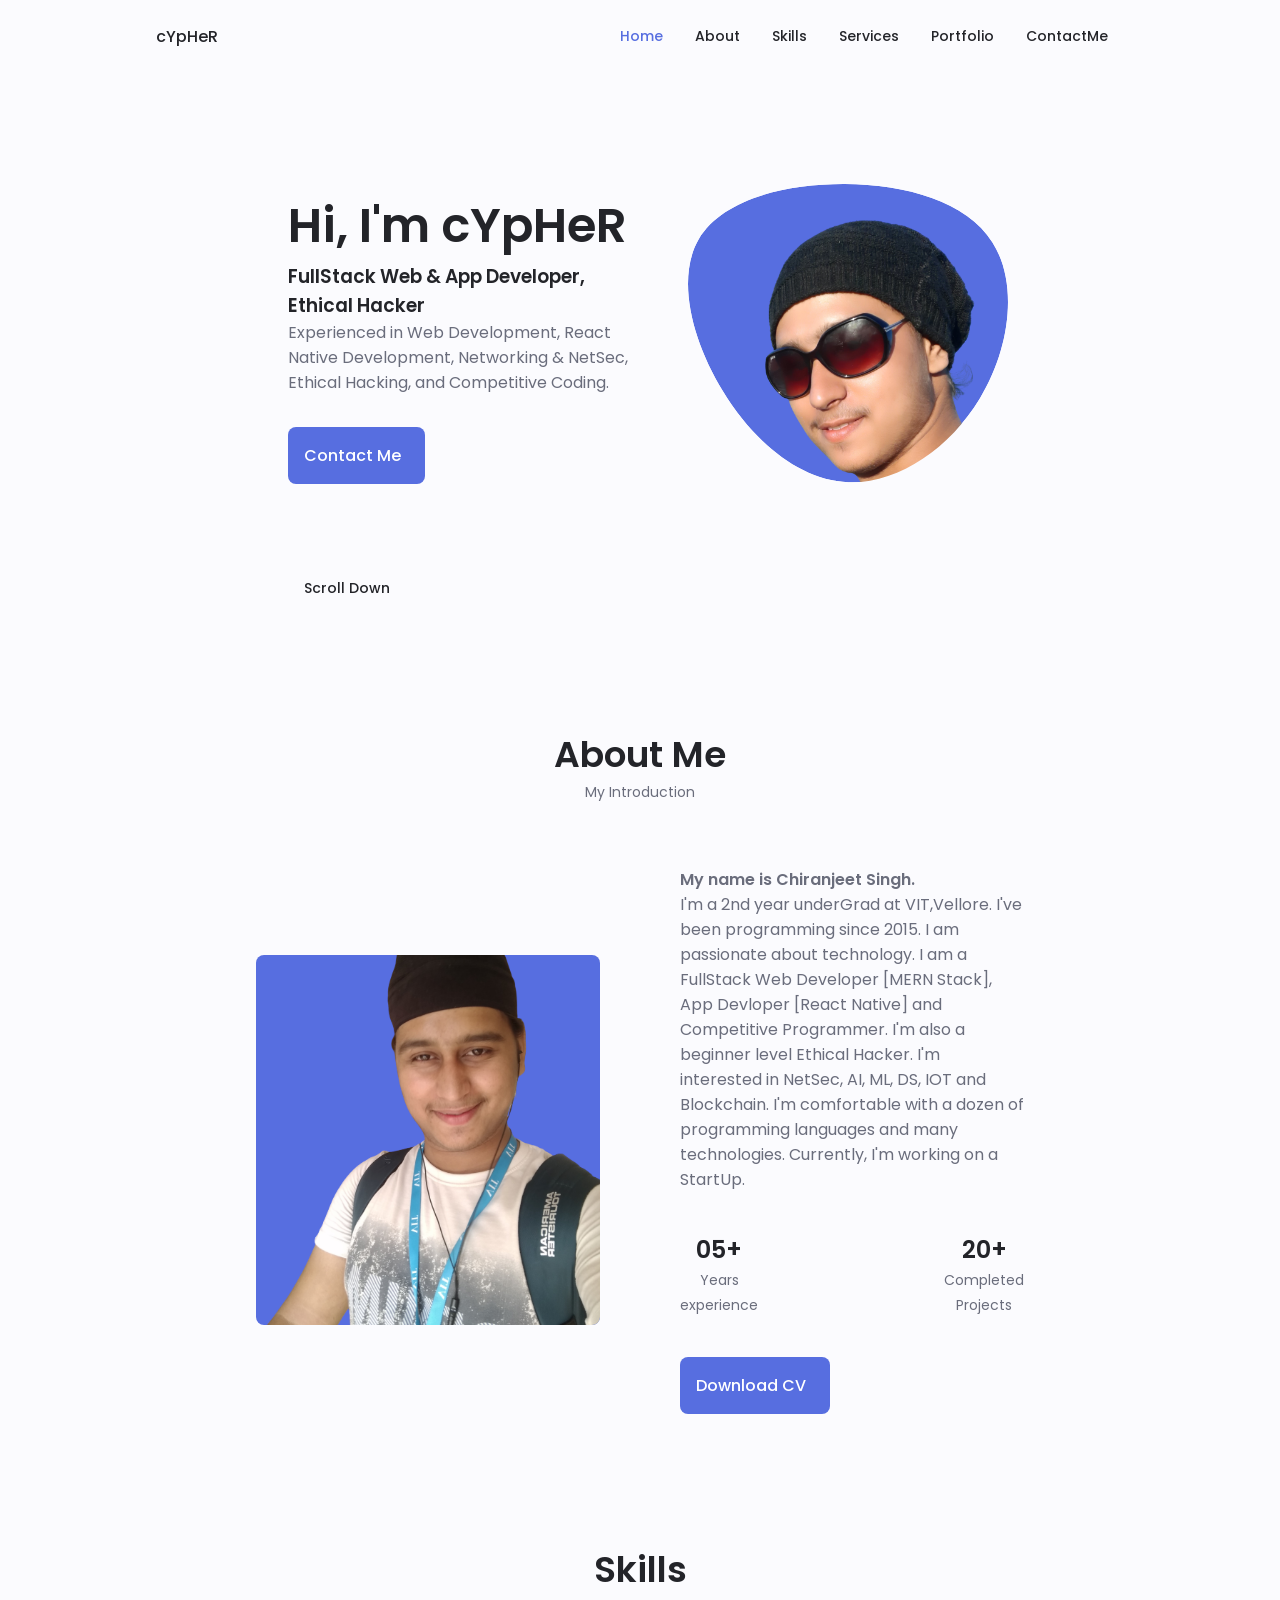
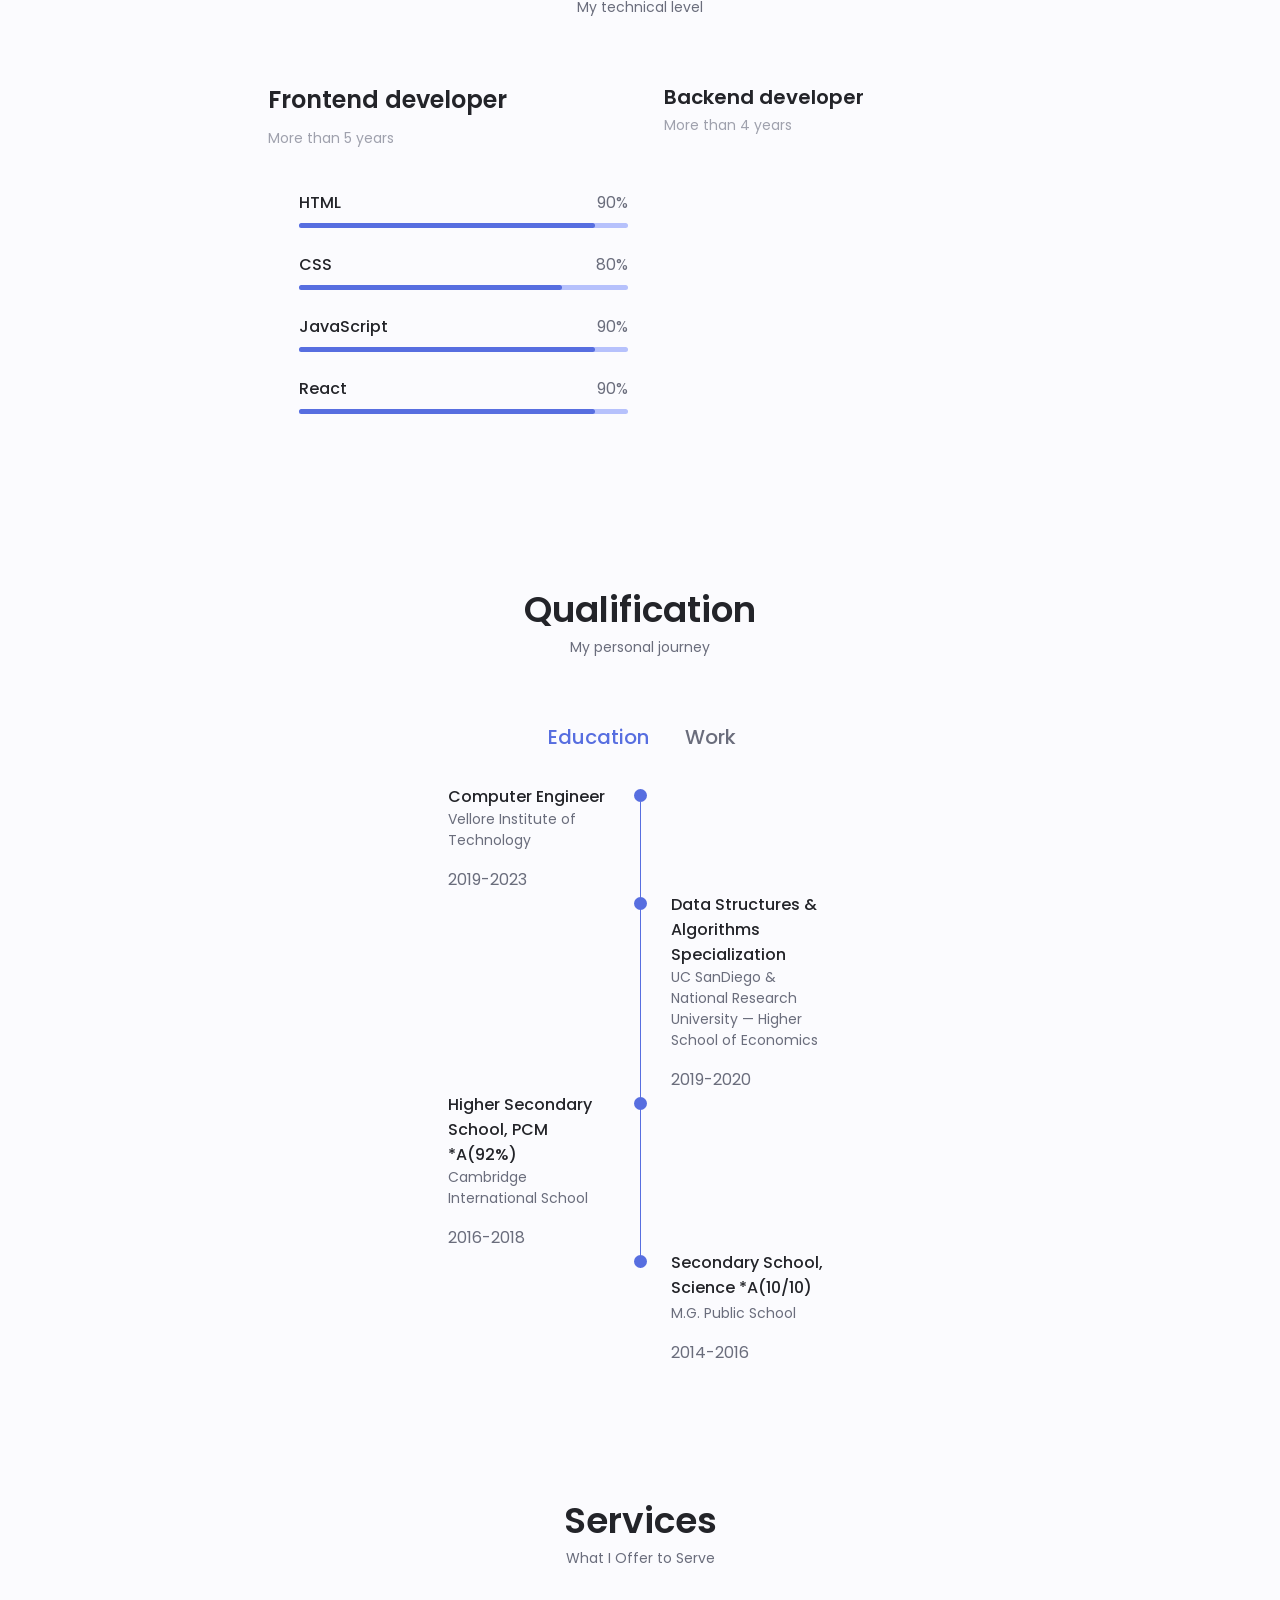
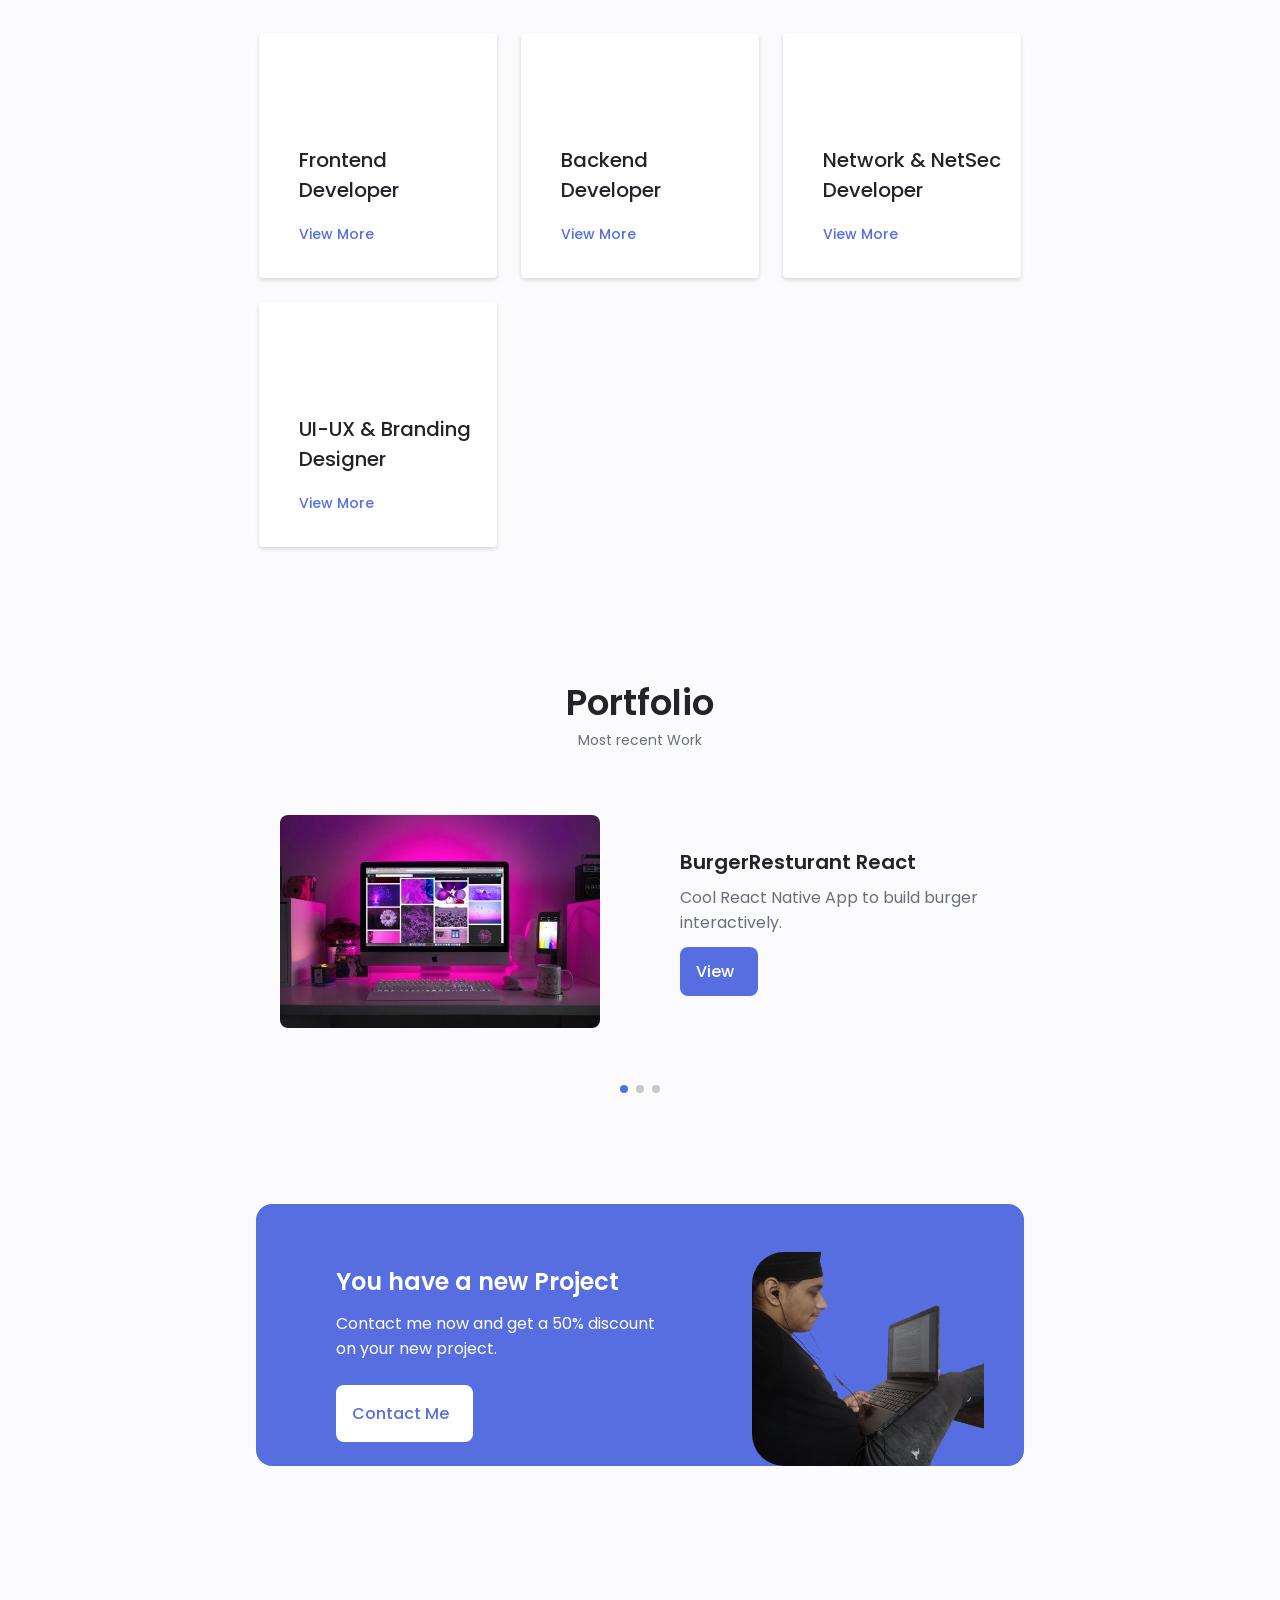
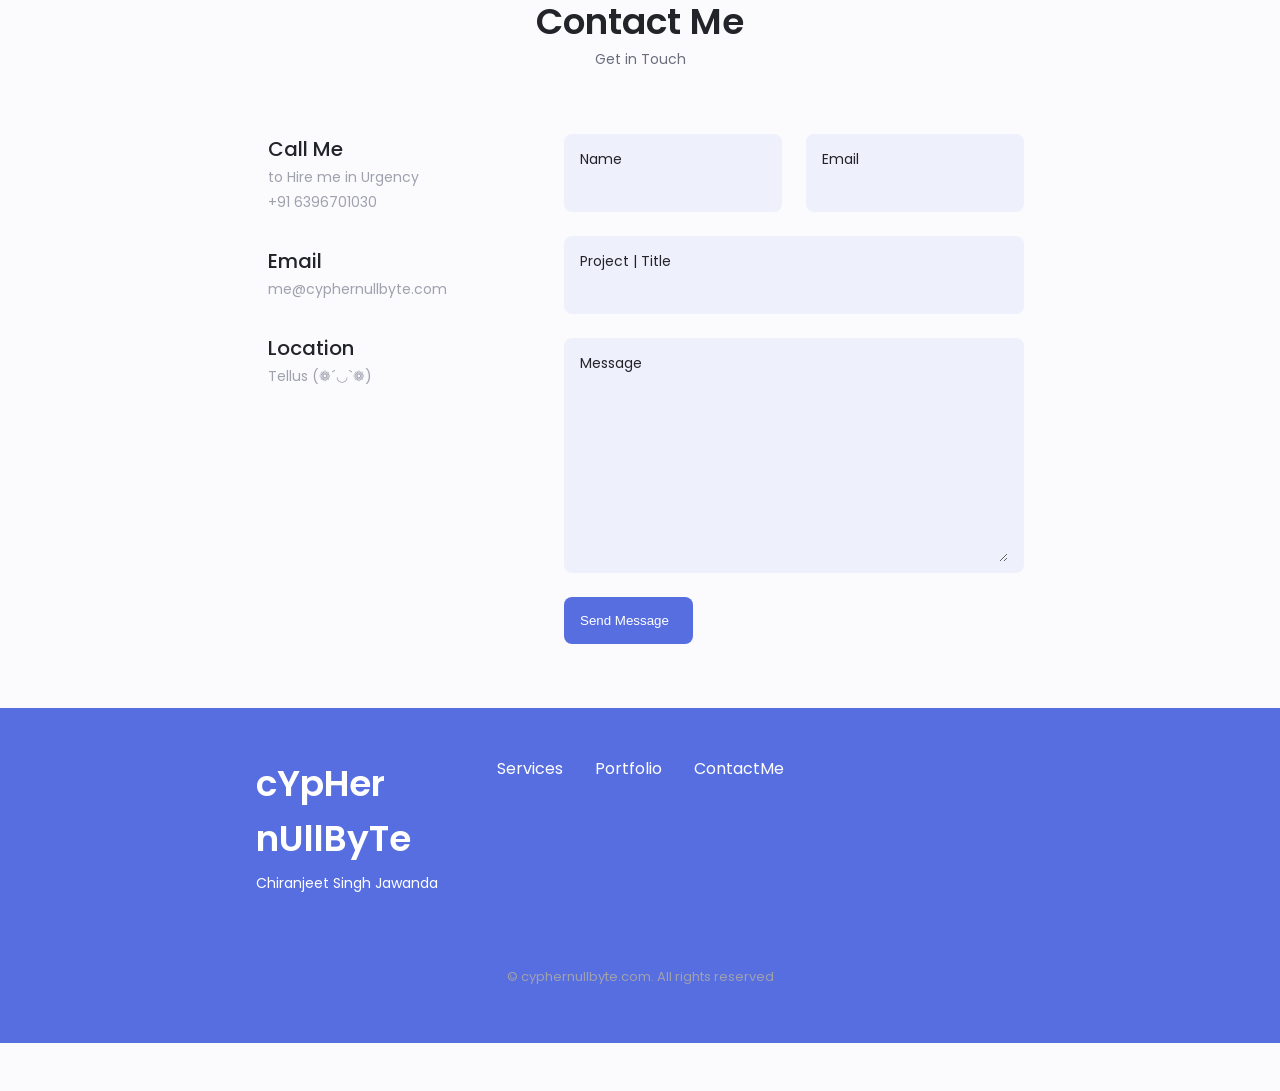
==== index.html @ dabe67fd "Submit Form Fix" ====
<!DOCTYPE html>
    <html lang="en">
    <head>
        <meta charset="UTF-8">
        <meta name="viewport" content="width=device-width, initial-scale=1.0">

        <!--==================== UNICONS ====================-->
        <link rel="stylesheet" href="https://unicons.iconscout.com/release/v4.0.0/css/line.css">
        
        <!--==================== SWIPER CSS ====================-->
        <link rel="stylesheet" href="assets/css/swiper-bundle.min.css">
        
        <!--==================== CSS ====================-->
        <link rel="stylesheet" href="assets/css/styles.css">

        <title>cYpHeR | CS Jawanda</title>
    </head>
    <body>
        <!--==================== HEADER ====================-->
        <header class="header" id="header">
            <nav class="nav container">
                <a href="https://cyphernullbyte.com" class="nav__logo">cYpHeR</a>
                <div class="nav__menu" id="nav-menu">
                    <ul class="nav__list grid">
                        <li class="nav__item">
                            <a href="#home" class="nav__link active-link">
                                <i class="uil uil-estate nav__icon"></i> Home
                            </a>
                        </li>
                        <li class="nav__item">
                            <a href="#about" class="nav__link">
                                <i class="uil uil-user nav__icon"></i> About
                            </a>
                        </li>
                        <li class="nav__item">
                            <a href="#skills" class="nav__link">
                                <i class="uil uil-file-alt nav__icon"></i> Skills
                            </a>
                        </li>
                        <li class="nav__item">
                            <a href="#services" class="nav__link">
                                <i class="uil uil-briefcase-alt nav__icon"></i> Services
                            </a>
                        </li>
                        <li class="nav__item">
                            <a href="#portfolio" class="nav__link">
                                <i class="uil uil-scenery nav__icon"></i> Portfolio
                            </a>
                        </li>
                        <li class="nav__item">
                            <a href="#contact" class="nav__link">
                                <i class="uil uil-message nav__icon"></i> ContactMe
                            </a>
                        </li>
                    </ul>
                    <i class="uil uil-times nav__close" id="nav-close"></i>
                </div>
                <div class="nav__btns">
                    <!-- Theme change button -->
                    <div>
                        <i class="uil uil-moon change-theme" id="theme-button"></i>
                    </div>
                    <div class="nav__toggle" id="nav-toggle">
                        <i class="uil uil-apps"></i>
                    </div>
                </div>
            </nav>
        </header>

        <!--==================== MAIN ====================-->
        <main class="main">
            <!--==================== HOME ====================-->
            <section class="home section" id="home">
                <div class="home__container container grid">
                    <div class="home__content grid">
                        <div class="home__social">
                            <a href="https://www.linkedin.com/in/cs-jawanda/" class="home__social-icon" target="_blank">
                                <i class="uil uil-linkedin-alt"></i>
                            </a>
                            <a href="mailto:me@cyphernullbyte.com" class="home__social-icon" target="_blank">
                                <i class="uil uil-envelope"></i>
                            </a>
                            <a href="https://github.com/cypher-nullbyte" class="home__social-icon" target="_blank">
                                <i class="uil uil-github-alt"></i>
                            </a>
                        </div>

                        <div class="home__img">
                            <svg class="home__blob" viewBox="0 0 200 187" xmlns="http://www.w3.org/2000/svg" xmlns:xlink="http://www.w3.org/1999/xlink">
                                <mask id="mask0" mask-type="alpha">
                                    <path d="M190.312 36.4879C206.582 62.1187 201.309 102.826 182.328 134.186C163.346 165.547 
                                    130.807 187.559 100.226 186.353C69.6454 185.297 41.0228 161.023 21.7403 129.362C2.45775 
                                    97.8511 -7.48481 59.1033 6.67581 34.5279C20.9871 10.1032 59.7028 -0.149132 97.9666 
                                    0.00163737C136.23 0.303176 174.193 10.857 190.312 36.4879Z"/>
                                </mask>
                                <g mask="url(#mask0)">
                                    <path d="M190.312 36.4879C206.582 62.1187 201.309 102.826 182.328 134.186C163.346 
                                    165.547 130.807 187.559 100.226 186.353C69.6454 185.297 41.0228 161.023 21.7403 
                                    129.362C2.45775 97.8511 -7.48481 59.1033 6.67581 34.5279C20.9871 10.1032 59.7028 
                                    -0.149132 97.9666 0.00163737C136.23 0.303176 174.193 10.857 190.312 36.4879Z"/>
                                    <image class="home__blob-img" x="12" y="18" xlink:href="assets/img/perfil.png"/>
                                </g>
                            </svg>
                        </div>
                        <div class="home__data">
                            <h1 class="home__title">
                                Hi, I'm cYpHeR
                            </h1>
                            <h3> FullStack Web & App Developer, Ethical Hacker</h3>
                            <p class="home__description">Experienced in Web Development, React Native Development, Networking & NetSec, Ethical Hacking, and Competitive Coding.</p>
                            <a href="#contact" class="button button--flex">
                                Contact Me<i class="uil uil-message button__icon"></i>
                            </a>
                        </div>
                    </div>
                    <div class="home__scroll">
                        <a href="#about" class="home__scroll-button button--flex">
                            <i class="uil uil-mouse-alt home__scroll-mouse"></i>
                            <span class="home__scroll-name">Scroll Down</span>
                            <i class="uil uil-arrow-down home__scroll-arrow"></i>
                        </a>
                    </div>
                </div>
            </section>

            <!--==================== ABOUT ====================-->
            <section class="about section" id="about">
                <h2 class="section__title">About Me</h2>
                <span class="section__subtitle">My Introduction</span>
                <div class="about__container container grid">
                    <img src="assets/img/about2.png" alt="" class="about__img">
                    <div class="about__data">
                        <span class="about__subtitle">My name is Chiranjeet Singh.</span>
                        <p class="about__description">
                            I'm a 2nd year underGrad at VIT,Vellore. I've been programming since 2015. I am passionate about technology. I am a FullStack Web Developer [MERN Stack], App Devloper [React Native] and Competitive Programmer.
                            I'm also a beginner level Ethical Hacker. I'm interested in NetSec, AI, ML, DS, IOT and Blockchain. I'm comfortable with a dozen of programming languages and many technologies. Currently, I'm working on a StartUp.
                        </p>
                        <div class="about__info">
                            <div>
                                <span class="about__info-title">05+</span>
                                <span class="about__info-name">Years <br> experience</span>
                            </div>
                            <div>
                                <span class="about__info-title">20+</span>
                                <span class="about__info-name">Completed <br> Projects</span>
                            </div>
                        </div>
                        <div class="about__buttons">
                            <a href="assets/pdf/cv.pdf" class="button button--flex" target="_blank">
                                Download CV<i class="uil uil-download-alt button__icon"></i>
                            </a>
                        </div>
                    </div>
                </div>
                
            </section>

            <!--==================== SKILLS ====================-->
            <section class="skills section" id="skills">
                <h2 class="section__title">Skills</h2>
                <span class="section__subtitle">My technical level</span>
                <div class="skills__container container grid">
                        <!--==================== SKILLS1 ====================-->
                        <div class="skills__content skills__open">
                            <div class="skills__header">
                                <i class="uil uil-brackets-curly skills__icon"></i>
                                <div>
                                    <h1 class="skills__titles">Frontend developer</h1>
                                    <span class="skills__subtitle">More than 5 years</span>
                                </div>
                                <i class="uil uil-angle-down skills__arrow"></i>
                            </div>
                            <div class="skills__list grid">
                                <div class="skills__data">
                                    <div class="skills__titles">
                                        <h3 class="skills__name">HTML</h3>
                                        <span class="skills__number">90%</span>
                                    </div>
                                    <div class="skills__bar">
                                        <span class="skills__percentage skills__html"></span>
                                    </div>
                                </div>
                                <div class="skills__data">
                                    <div class="skills__titles">
                                        <h3 class="skills__name">CSS</h3>
                                        <span class="skills__number">80%</span>
                                    </div>
                                    <div class="skills__bar">
                                        <span class="skills__percentage skills__css"></span>
                                    </div>
                                </div>
                                <div class="skills__data">
                                    <div class="skills__titles">
                                        <h3 class="skills__name">JavaScript</h3>
                                        <span class="skills__number">90%</span>
                                    </div>
                                    <div class="skills__bar">
                                        <span class="skills__percentage skills__js"></span>
                                    </div>
                                </div>
                                <div class="skills__data">
                                    <div class="skills__titles">
                                        <h3 class="skills__name">React</h3>
                                        <span class="skills__number">90%</span>
                                    </div>
                                    <div class="skills__bar">
                                        <span class="skills__percentage skills__react"></span>
                                    </div>
                                </div>
                            </div>
                        </div>

                        <!--==================== SKILLS2 ====================-->
                        <div class="skills__content skills__close">
                            <div class="skills__header">
                                <i class="uil uil-server-network skills__icon"></i>
                                <div>
                                    <h1 class="skills__title">Backend developer</h1>
                                    <span class="skills__subtitle">More than 4 years</span>
                                </div>
                                <i class="uil uil-angle-down skills__arrow"></i>
                            </div>
                            <div class="skills__list grid">
                                <div class="skills__data">
                                    <div class="skills__titles">
                                        <h3 class="skills__name">PHP</h3>
                                        <span class="skills__number">60%</span>
                                    </div>
                                    <div class="skills__bar">
                                        <span class="skills__percentage skills__php"></span>
                                    </div>
                                </div>
                                <div class="skills__data">
                                    <div class="skills__titles">
                                        <h3 class="skills__name">Node Js</h3>
                                        <span class="skills__number">80%</span>
                                    </div>
                                    <div class="skills__bar">
                                        <span class="skills__percentage skills__node"></span>
                                    </div>
                                </div>
                                <div class="skills__data">
                                    <div class="skills__titles">
                                        <h3 class="skills__name">Firebase</h3>
                                        <span class="skills__number">70%</span>
                                    </div>
                                    <div class="skills__bar">
                                        <span class="skills__percentage skills__firebase"></span>
                                    </div>
                                </div>
                                <div class="skills__data">
                                    <div class="skills__titles">
                                        <h3 class="skills__name">Mongo DB</h3>
                                        <span class="skills__number">70%</span>
                                    </div>
                                    <div class="skills__bar">
                                        <span class="skills__percentage skills__mongo"></span>
                                    </div>
                                </div>
                            </div>
                        </div>

                </div>
            </section>

            <!--==================== QUALIFICATION ====================-->
            <section class="qualification section">
                <h2 class="section__title">Qualification</h2>
                <span class="section__subtitle">My personal journey</span>

                <div class="qualificaion__container container">
                    <div class="qualification__tabs">
                        <div class="qualification__button button--flex qualification__active" data-target="#education">
                            <i class="uil uil-graduation-cap qualification__icon"></i>
                            Education
                        </div>

                        <div class="qualification__button button--flex" data-target="#work">
                            <i class="uil uil-briefcase-alt qualification__icon"></i>
                            Work
                        </div>
                    </div>

                    <div class="qualification__sections">
                            <!--==================== QUALIFICATION CONTENT 1====================-->
                            <div class="qualification__content qualification__active" data-content id="education">
                                <!--==================== QUALIFICATION 1====================-->
                                <div class="qualification__data">
                                    <div>
                                        <h3 class="qualification__title">Computer Engineer</h3>
                                        <span class="qualification__subtitle">Vellore Institute of Technology</span>
                                        <div class="qualification___calendar">
                                            <i class="uil uil-calendar-alt"></i>
                                            2019-2023
                                        </div>
                                    </div>
                                    <div>
                                        <span class="qualification__rounder"></span>
                                        <span class="qualification__line"></span>
                                    </div>
                                </div>
                                 <!--==================== QUALIFICATION 2====================-->
                                 <div class="qualification__data">
                                    <div></div>
                                    <div>
                                        <span class="qualification__rounder"></span>
                                        <span class="qualification__line"></span>
                                    </div>
                                    <div>
                                        <h3 class="qualification__title">Data Structures & Algorithms Specialization</h3>
                                        <span class="qualification__subtitle">
                                            UC SanDiego & National Research University — Higher School of Economics
                                        </span>
                                        <div class="qualification___calendar">
                                            <i class="uil uil-calendar-alt"></i>
                                            2019-2020
                                        </div>
                                    </div>
                                </div>

                                <!--==================== QUALIFICATION 3====================-->
                                <div class="qualification__data">
                                    <div>
                                        <h3 class="qualification__title">Higher Secondary School, PCM *A(92%)</h3>
                                        <span class="qualification__subtitle">Cambridge International School</span>
                                        <div class="qualification___calendar">
                                            <i class="uil uil-calendar-alt"></i>
                                            2016-2018
                                        </div>
                                    </div>
                                    <div>
                                        <span class="qualification__rounder"></span>
                                        <span class="qualification__line"></span>
                                    </div>
                                </div>
                                 <!--==================== QUALIFICATION 4====================-->
                                 <div class="qualification__data">
                                    <div></div>
                                    <div>
                                        <span class="qualification__rounder"></span>
                                        <!-- <span class="qualification__line"></span> -->
                                    </div>
                                    <div>
                                        <h3 class="qualification__title">Secondary School, Science *A(10/10)</h3>
                                        <span class="qualification__subtitle">
                                            M.G. Public School
                                        </span>
                                        <div class="qualification___calendar">
                                            <i class="uil uil-calendar-alt"></i>
                                            2014-2016
                                        </div>
                                    </div>
                                </div>
                            </div>

                             <!--==================== QUALIFICATION CONTENT 2====================-->
                             <div class="qualification__content" data-content id="work">
                                <!--==================== QUALIFICATION 1====================-->
                                <div class="qualification__data">
                                    <div>
                                        <h3 class="qualification__title">Web Developer & Designer</h3>
                                        <span class="qualification__subtitle">cyphernullbyte.com</span>
                                        <div class="qualification___calendar">
                                            <i class="uil uil-calendar-alt"></i>
                                            2021-XXXX
                                        </div>
                                    </div>
                                    <div>
                                        <span class="qualification__rounder"></span>
                                        <span class="qualification__line"></span>
                                    </div>
                                </div>
                                 <!--==================== QUALIFICATION 2====================-->
                                 <div class="qualification__data">
                                    <div></div>
                                    <div>
                                        <span class="qualification__rounder"></span>
                                        <span class="qualification__line"></span>
                                    </div>
                                    <div>
                                        <h3 class="qualification__title">Core Committe Technical Member</h3>
                                        <span class="qualification__subtitle">Sigma Xi, VIT Vellore</span>
                                        <div class="qualification___calendar">
                                            <i class="uil uil-calendar-alt"></i>
                                            2019-2020
                                        </div>
                                    </div>
                                    
                                </div>
                                <!--==================== QUALIFICATION 3====================-->
                                <div class="qualification__data">
                                    <div>
                                        <h3 class="qualification__title">Founder & CTO</h3>
                                        <span class="qualification__subtitle">cYpHer.Inc<br>[in-progress]</span>
                                        <div class="qualification___calendar">
                                            <i class="uil uil-calendar-alt"></i>
                                            2021-XXXX
                                        </div>
                                    </div>
                                    <div>
                                        <span class="qualification__rounder"></span>
                                        <!-- <span class="qualification__line"></span> -->
                                    </div>
                                </div>
                            </div>
                    </div>

                </div>
            </section>

            <!--==================== SERVICES ====================-->
            <section class="services section" id="services">
                <h2 class="section__title">Services</h2>
                <span class="section__subtitle">What I Offer to Serve</span>
                <div class="services__container container grid">
                    <!--==================== SERVICE 1 ====================-->
                    <div class="services__content">
                        <div>
                            <i class="uil uil-web-grid services__icon"></i>
                            <h3 class="services__title">Frontend<br>Developer</h3>
                        </div>
                        <span class="button button--flex button--small button--link services__button">
                            View More
                            <i class="uil uil-arrow-right button__icon"></i>
                        </span>

                        <div class="services__modal">
                            <div class="services__modal-content">
                                <h4 class="services__modal-title">Frontend Developer</h4>
                                <i class="uil uil-times services__modal-close"></i>
                                <ul class="services__modal-services grid">
                                    <li class="services__modal-service">
                                        <i class="uil uil-check-circle services__modal-icon"></i>
                                        <p>Developing the User Interface.</p>
                                    </li>
                                    <li class="services__modal-service">
                                        <i class="uil uil-check-circle services__modal-icon"></i>
                                        <p>React Application</p>
                                    </li>
                                    <li class="services__modal-service">
                                        <i class="uil uil-check-circle services__modal-icon"></i>
                                        <p>Next Application</p>
                                    </li>
                                    <li class="services__modal-service">
                                        <i class="uil uil-check-circle services__modal-icon"></i>
                                        <p>Rest as well as GraphQL API</p>
                                    </li>
                                </ul>
                            </div>
                        </div>
                    </div>

                    <!--==================== SERVICE 2 ====================-->
                    <div class="services__content">
                        <div>
                            <i class="uil uil-arrow services__icon"></i>
                            <h3 class="services__title">Backend<br>Developer</h3>
                        </div>
                        <span class="button button--flex button--small button--link services__button">
                            View More
                            <i class="uil uil-arrow-right button__icon"></i>
                        </span>

                        <div class="services__modal">
                            <div class="services__modal-content">
                                <h4 class="services__modal-title">Backend Developer</h4>
                                <i class="uil uil-times services__modal-close"></i>
                                <ul class="services__modal-services grid">
                                    <li class="services__modal-service">
                                        <i class="uil uil-check-circle services__modal-icon"></i>
                                        <p>Database: Sql as well as NoSql</p>
                                    </li>
                                    <li class="services__modal-service">
                                        <i class="uil uil-check-circle services__modal-icon"></i>
                                        <p>Node.Js, Django, PHP Available</p>
                                    </li>
                                    <li class="services__modal-service">
                                        <i class="uil uil-check-circle services__modal-icon"></i>
                                        <p>Advanced Authentication available.</p>
                                    </li>
                                </ul>
                            </div>
                        </div>
                    </div>
                     <!--==================== SERVICE 3 ====================-->
                     <div class="services__content">
                        <div>
                            <i class="uil uil-arrow services__icon"></i>
                            <h3 class="services__title">Network & NetSec<br>Developer</h3>
                        </div>
                        <span class="button button--flex button--small button--link services__button">
                            View More
                            <i class="uil uil-arrow-right button__icon"></i>
                        </span>

                        <div class="services__modal">
                            <div class="services__modal-content">
                                <h4 class="services__modal-title">Network & NetSec Developer</h4>
                                <i class="uil uil-times services__modal-close"></i>
                                <ul class="services__modal-services grid">
                                    <li class="services__modal-service">
                                        <i class="uil uil-check-circle services__modal-icon"></i>
                                        <p>Can code servers from scratch.</p>
                                    </li>
                                    <li class="services__modal-service">
                                        <i class="uil uil-check-circle services__modal-icon"></i>
                                        <p>Security Services (Ethical Hacking) available</p>
                                    </li>
                                </ul>
                            </div>
                        </div>
                    </div>
                     <!--==================== SERVICE 4 ====================-->
                     <div class="services__content">
                        <div>
                            <i class="uil uil-pen services__icon"></i>
                            <h3 class="services__title">UI-UX & Branding<br>Designer</h3>
                        </div>
                        <span class="button button--flex button--small button--link services__button">
                            View More
                            <i class="uil uil-arrow-right button__icon"></i>
                        </span>

                        <div class="services__modal">
                            <div class="services__modal-content">
                                <h4 class="services__modal-title">UI-UX & Branding Designer</h4>
                                <i class="uil uil-times services__modal-close"></i>
                                <ul class="services__modal-services grid">
                                    <li class="services__modal-service">
                                        <i class="uil uil-check-circle services__modal-icon"></i>
                                        <p>I develop the User Interface.</p>
                                    </li>
                                    <li class="services__modal-service">
                                        <i class="uil uil-check-circle services__modal-icon"></i>
                                        <p>Web page development.</p>
                                    </li>
                                    <li class="services__modal-service">
                                        <i class="uil uil-check-circle services__modal-icon"></i>
                                        <p>I create ux element interactions.</p>
                                    </li>
                                    <li class="services__modal-service">
                                        <i class="uil uil-check-circle services__modal-icon"></i>
                                        <p>I position your company brand.</p>
                                    </li>
                                </ul>
                            </div>
                        </div>
                    </div>
                    
                </div>                            
            </section>

            <!--==================== PORTFOLIO ====================-->
            <section class="portfolio section" id="portfolio">
                <h2 class="section__title">Portfolio</h2>
                <span class="section__subtitle">Most recent Work</span>
                <div class="portfolio__container container swiper-container">
                    <div class="swiper-wrapper">
                        <!--==================== PORTFOLIO 1====================-->
                        <div class="portfolio__content grid swiper-slide">
                            <img src="assets/img/portfolio1.jpg" alt="" class="portfolio__img">
                            <div class="portfolio__data">
                                <h3 class="portfolio__title">BurgerResturant React</h3>
                                <p class="portfolio__description">Cool React Native App to build burger interactively.</p>
                                <a href="https://github.com/cypher-nullbyte/BurgerResturant" class="button button--flex button--small portfolio__button">
                                    View
                                    <i class="uil uil-arrow-right button__icon "></i>
                                </a>
                            </div>
                        </div>
                         <!--==================== PORTFOLIO 2====================-->
                         <div class="portfolio__content grid swiper-slide">
                            <img src="assets/img/advanced-multimedia-obfuscation.jpg" alt="" class="portfolio__img">
                            <div class="portfolio__data">
                                <h3 class="portfolio__title">Advanced Multimedia Obfuscation</h3>
                                <p class="portfolio__description">Used Visual Cryptography and LSB Steganography together.</p>
                                <a href="https://github.com/cypher-nullbyte/Advanced-Multimedia-Obfuscation" class="button button--flex button--small portfolio__button">
                                    View
                                    <i class="uil uil-arrow-right button__icon "></i>
                                </a>
                            </div>
                        </div>
                         <!--==================== PORTFOLIO 3====================-->
                         <div class="portfolio__content grid swiper-slide">
                            <img src="assets/img/portfolio3.jpg" alt="" class="portfolio__img">
                            <div class="portfolio__data">
                                <h3 class="portfolio__title">ShopIn</h3>
                                <p class="portfolio__description">Amazon.com Motivated Replica. Demo Link available soon...</p>
                                <a href="#protfolio" class="button button--flex button--small portfolio__button">
                                    Demo
                                    <i class="uil uil-arrow-right button__icon "></i>
                                </a>
                            </div>
                        </div>
                        
                    </div>
                    <!-- Arrows -->
                    <div class="swiper-button-next">
                        <i class="uil uil-angle-right-b swiper-portfolio-icon"></i>
                    </div>
                    <div class="swiper-button-prev">
                        <i class="uil uil-angle-left-b swiper-portfolio-icon"></i>
                    </div>
                    <!-- Pagination -->
                    <div class="swiper-pagination"></div>

                </div>
            </section>

            <!--==================== PROJECT IN MIND ====================-->
            <section class="project section">
                <div class="project__bg">
                    <div class="project__container container grid">
                        <div class="project__data">
                            <h2 class="project__title">You have a new Project</h2>
                            <p class="project__description">
                                Contact me now and get a 50% discount on your new project.
                            </p>
                            <a href="#contact" class="button button--flex button--white">
                                Contact Me
                                <i class="uil uil-message project__icon button__icon"></i>
                            </a>
                        </div>
                        <img src="assets/img/project.png" alt="" class="project__img">
                    </div>
                </div>

            </section>

            <!--==================== TESTIMONIAL ====================-->
            

            <!--==================== CONTACT ME ====================-->
            <section class="contact section" id="contact">
                <h2 class="section__title">Contact Me</h2>
                <span class="section__subtitle">Get in Touch</span>
                <div class="contact__container container grid">
                    <div>
                        <div class="contact__information">
                            <i class="uil uil-phone contact__icon"></i>
                            <div>
                                <h3 class="contact__title">Call Me</h3> 
                                <span class="contact__subtitle">to Hire me in Urgency<br>+91 6396701030</span>
                            </div>
                        </div>
                        <div class="contact__information">
                            <i class="uil uil-envelope contact__icon"></i>
                            <div>
                                <h3 class="contact__title">Email</h3> 
                                <span class="contact__subtitle">me@cyphernullbyte.com</span>
                            </div>
                        </div>
                        <div class="contact__information">
                            <i class="uil uil-map-marker contact__icon"></i>
                            <div>
                                <h3 class="contact__title">Location</h3> 
                                <span class="contact__subtitle">Tellus (❁´◡`❁)</span>
                            </div>
                        </div>
                    </div>
                    <form action="https://formspree.io/f/mlealbjd" class="contact__form grid" id="my_form" method="POST">
                        <div class="contact__inputs grid">
                            <div class="contact__content">
                                <label for="name" class="contact__label">Name</label>
                                <input type="text" name="name" id="name" class="contact__input" required>
                            </div>
                            <div class="contact__content">
                                <label for="email" class="contact__label">Email</label>
                                <input type="email" name="email" id="email" class="contact__input" required>
                            </div>
                        </div>
                        <div class="contact__content">
                            <label for="project" class="contact__label">Project | Title</label>
                            <input type="email" id="project" name="project" class="contact__input" required>
                        </div>
                        <div class="contact__content">
                            <label for="message" class="contact__label">Message</label>
                            <textarea name="message" name="message" id="message" cols="0" rows="7" class="contact__input" required></textarea>
                        </div>
                        <div>
                            <!-- <a href="javascript:{}"  class="button button--flex" onclick="document.getElementById('my_form').submit();">
                                Send Message
                                <i class="uil uil-message button__icon"></i>
                            </a> -->
                            <button type="submit" class="button button--flex" style="cursor: pointer;">
                                Send Message
                                <i class="uil uil-message button__icon"></i>
                            </button>
                        </div>
                    </form>
                </div>
            </section>
        </main>

        <!--==================== FOOTER ====================-->
        <footer class="footer">
            <div class="footer__bg">
                <div class="footer__container container grid">
                    <div>
                        <h1 class="footer__title">cYpHer nUllByTe</h1>
                        <span class="footer__subtitle">Chiranjeet Singh Jawanda</span>
                    </div>
                    <ul class="footer__links">
                        <li>
                            <a href="#services" class="footer__link">Services</a>
                        </li>
                        <li>
                            <a href="#portfolio" class="footer__link">Portfolio</a>
                        </li>
                        <li>
                            <a href="#contact" class="footer__link">ContactMe</a>
                        </li>
                    </ul>

                    <div class="footer__socials">
                       
                        <a href="https://www.linkedin.com/in/cs-jawanda/" class="footer__social" target="_blank">
                            <i class="uil uil-linkedin-alt"></i>
                        </a>
                        <a href="mailto:me@cyphernullbyte.com" class="footer__social" target="_blank">
                            <i class="uil uil-envelope"></i>
                        </a>
                        <a href="https://github.com/cypher-nullbyte" class="footer__social" target="_blank">
                            <i class="uil uil-github-alt"></i>
                        </a>
                    </div>
                </div>
                <p class="footer__copy">&#169; cyphernullbyte.com. All rights reserved</p>
            </div>
            
        </footer>
        
        <!--==================== SCROLL TOP ====================-->
        <a href="#home" class="scrollup" id="scroll-up">
            <i class="uil uil-arrow-up scrollup__icon"></i>
        </a>

        <!--==================== SWIPER JS ====================-->
        <script src="assets/js/swiper-bundle.min.js"></script>

        <!--==================== MAIN JS ====================-->
        <script src="assets/js/main.js"></script>
    </body>
</html>
---- assets/css/styles.css ----
/*==================== GOOGLE FONTS ====================*/
@import url('https://fonts.googleapis.com/css2?family=Poppins:wght@400;500;600&display=swap');


/*==================== VARIABLES CSS ====================*/
:root {
    --header-height: 3rem;

    /*========== Colors ==========*/
    /* Change favorite color */
    --hue-color: 230; /*Purple 250 - Green 142 - Blue 230 - Pink 340*/

    /* HSL color mode */
    --first-color:hsl(var(--hue-color), 69%, 61%) ;
    --first-color-second: hsl(var(--hue-color),69%, 61%) ;
    --first-color-alt: hsl(var(--hue-color),57%,53%) ;
    --first-color-lighter: hsl(var(--hue-color),92%,85%) ;
    --title-color: hsl(var(--hue-color),8%,15%);
    --text-color: hsl(var(--hue-color),8%,45%);
    --text-color-light: hsl(var(--hue-color),8%,65%);
    --input-color: hsl(var(--hue-color),70%,96%);
    --body-color: hsl(var(--hue-color),60%,99%);
    --container-color: #fff;
    --scroll-bar-color:hsl(var(--hue-color),12%,90%);
    --scroll-thumb-color:hsl(var(--hue-color),12%,70%);

    /*========== Font and typography ==========*/
    --body-font: 'Poppins', sans-serif;

    /* .5rem = 8px, 1rem = 16px, 1.5rem = 24px ... */
    --big-font-size: 2rem;
    --h1-font-size: 1.5rem;
    --h2-font-size: 1.25rem;
    --h3-font-size: 1.125rem;
    --normal-font-size: 0.938rem;
    --small-font-size: 0.813rem;
    --smaller-font-size: .75rem;

    /*========== Font weight ==========*/
    --font-medium: 500;
    --font-semi-bold: 600;

    /*========== Margenes Bottom ==========*/
    /* .25rem = 4px, .5rem = 8px, .75rem = 12px ... */
    --mb-0-25: .25rem;
    --mb-0-5: .5rem;
    --mb-0-75: .75rem;
    --mb-1: 1rem;
    --mb-1-5: 1.5rem;
    --mb-2: 2rem;
    --mb-2-5: 2.5rem;
    --mb-3: 3rem;

    /*========== z index ==========*/
    --z-tooltip: 10;
    --z-fixed: 100;
    --z-modal: 1000;
}

/* Font size for large devices */
@media screen and (min-width: 968px) {
    :root {
        --big-font-size: 3rem;
        --h1-font-size: 2.25rem;
        --h2-font-size: 1.5rem;
        --h3-font-size: 1.25rem;
        --normal-font-size: 1rem;
        --small-font-size: .875rem;
        --smaller-font-size: .813rem;
    }
}

/*========== Variables Dark theme ==========*/
body.dark-theme{
     /* HSL color mode */
     --first-color-second: hsl(var(--hue-color),30%, 8%) ;
     --title-color: hsl(var(--hue-color),8%,95%);
     --text-color: hsl(var(--hue-color),8%,75%);
     --input-color: hsl(var(--hue-color),29%,16%);
     --body-color: hsl(var(--hue-color),28%,12%);
     --container-color: hsl(var(--hue-color),29%,16%);
     --scroll-bar-color:hsl(var(--hue-color),12%,48%);
    --scroll-thumb-color:hsl(var(--hue-color),12%,36%);
}

/*========== Button Dark/Light ==========*/
.nav__btns{
    display: flex;
    align-items: center;
}

.change-theme{
    font-size:1.25rem;
    color:var(--title-color);
    margin-right: var(--mb-1);
    cursor: pointer;

}

.change-theme:hover{
    color:var(--first-color);
}
/*==================== BASE ====================*/
*{
    box-sizing: border-box;
    padding:0;
    margin:0;
}

html{
    scroll-behavior: smooth;
}

body{
    margin: 0 0 var(--header-height) 0;
    font-family:var(--body-font);
    font-size: var(--normal-font-size);
    background-color: var(--body-color);
    color: var(--text-color);
}

h1,h2,h3,h4{
    color:var(--title-color);
    font-weight: var(--font-semi-bold);
}

ul{
    list-style:none;
}

a{
    text-decoration: none;
}

img{
    max-width: 100%;
    height: auto;
}

/*==================== REUSABLE CSS CLASSES ====================*/
.section{
    padding:2rem 0 4rem;
}

.section__title{
    font-size:var(--h1-font-size);
}

.section__subtitle{
    display: block;
    font-size: var(--small-font-size);
    margin-bottom: var(--mb-3);
}

.section__title,
.section__subtitle{
    text-align: center;
}


/*==================== LAYOUT ====================*/
.container{
    max-width: 768px;
    margin-left: var(--mb-1-5);
    margin-right: var(--mb-1-5);
}

.grid{
    display:grid;
    gap: 1.5rem;
}

.header{
    width: 100%;
    position: fixed;
    bottom:0;
    left:0;
    z-index: var(--z-fixed);
    background-color: var(--body-color);
}

/*==================== NAV ====================*/
.nav{
    max-width: 968px;
    height: var(--header-height);
    display: flex;
    justify-content: space-between;
    align-items: center;
}

.nav__logo,
.nav__toggle{
    color:var(--title-color);
    font-weight: var(--font-medium);
}

.nav__logo:hover{
    color:var(--first-color);
}

.nav__toggle{
    font-size: 1.1rem;
    cursor: pointer;
}
.nav__toggle:hover{
    color:var(--first-color);
}

@media screen and (max-width: 768px){
    .nav__menu{
        position: fixed;
        bottom: -100%;
        left: 0;
        width: 100%;
        background-color: var(--body-color);
        padding: 2rem 1.5rem 4rem;
        box-shadow: 0 -1px 4px rgba(0,0,0,.15);
        border-radius: 1.5rem 1.5rem 0 0;
        transition: .3s;
    }
}

.nav__list{
    grid-template-columns: repeat(3,1fr);
    gap:2rem;
}

.nav__link{
    display: flex;
    flex-direction: column;
    align-items: center;
    font-size: var(--small-font-size);
    color:var(--title-color);
    font-weight: var(--font-medium);
}

.nav__link:hover{
    color: var(--first-color);
}

.nav__icon{
    font-size: 1.2rem;
}

.nav__close{
    position: absolute;
    right: 1.3rem;
    bottom:0.5rem;
    font-size: 1.5rem;
    cursor: pointer;
    color: var(--first-color);
}

.nav__close:hover{
    color:var(--first-color-alt);
}


/* show menu */
.show-menu{
    bottom: 0;
}
/* Active link */
.active-link{
    color:var(--first-color);
}

/* Change background header */
.scroll-header{
    box-shadow: 0 -1px 4px rgba(0,0,0,.15);
}

/*==================== HOME ====================*/
.home__container{
    gap:1rem;
}

.home__content{
    grid-template-columns: .5fr 3fr;
    padding-top:3.5rem;
    align-items: center;
}

.home__social{
    display: grid;
    grid-template-columns: max-content;
    row-gap:1rem;
}

.home__social-icon{
    font-size:1.25rem;
    color:var(--first-color);
}

.home__social-icon:hover{
    color: var(--first-color-alt);
}

.home__blob{
    width: 200px;
    fill:var(--first-color);
}

.home__blob-img{
    width: 170px;
}

.home__data{
    grid-column: 1/3;
}

.home__title{
    font-size: var(--big-font-size);
}

.home__subtitle{
    font-size: var(--h3-font-size);
    color:var(--text-color);
    font-weight: var(--font-medium);
    margin-bottom: var(--mb-0-75);
}

.home__description{
    margin-bottom: var(--mb-2);
}

.home__scroll{
    display: none;
}

.home__scroll-button{
    color: var(--first-color);
    transition: .3s;
}

.home__scroll-button:hover{
    transform:translateY(0.25rem);
}

.home__scroll-mouse{
    font-size: 2rem;
}

.home__scroll-name{
    font-size: var(--small-font-size);
    color:var(--title-color);
    font-weight: var(--font-medium);
    margin-right: var(--mb-0-25);
}

.home__scroll-arrow{
    font-size: 1.25rem;
}

/*==================== BUTTONS ====================*/
.button{
    display: inline-block;
    background-color: var(--first-color);
    color:#fff;
    padding:1rem;
    border-radius: .5rem;
    font-weight: var(--font-medium);
    border: none;
}

.button:hover{
    background-color: var(--first-color-alt);
}

.button__icon{
    font-size: 1.25rem;
    margin-left:var(--mb-0-5);
    transition:.3s;
}


.button--white{
    background-color: #fff;
    color: var(--first-color);
}

.button--white:hover{
    background-color: #fff;
}

.button--flex{
    display: inline-flex;
    align-items: center;
}

.button--small{
    padding:.75rem 1rem;
}

.button--link{
    padding:0;
    background-color: transparent;
    color: var(--first-color);
}

.button--link:hover{
    background-color: transparent;
    color: var(--first-color-alt);
}
/*==================== ABOUT ====================*/
.about__img{
    width: 200px;
    border-radius: .5rem;
    justify-self: center;
    align-self: center;
    background-color: var(--first-color);
}

.about__subtitle{
    display: block;
    font-size: var(--normal-font-size);
    text-align: center;
    font-weight: var(--font-semi-bold);
}

.about__description{
    text-align: center;
    margin-bottom: var(--mb-2-5);
}

.about__info{
    display: flex;
    justify-content: space-evenly;
    margin-bottom: var(--mb-2-5);
    text-align: center;
}

.about__info-title{
    font-size: var(--h2-font-size);
    font-weight: var(--font-semi-bold);
    color:var(--title-color);
}
.about__info-name{
    font-size:var(--small-font-size);
}

.about__info-title,.about__info.name{
    display: block;
    text-align: center;
}

.about__buttons{
    display: flex;
    justify-content: center;
}
/*==================== SKILLS ====================*/
.skills__container{
    row-gap:0;
}

.skills__header{
    display: flex;
    align-items: center;
    margin-bottom: var(--mb-2-5) ;
    cursor: pointer;
}

.skills__icon, .skills__arrow{
    font-size: 2rem;
    color: var(--first-color);
}

.skills__icon{
    margin-right: var(--mb-0-75);
}

.skills__title{
    font-size: var(--h3-font-size);
}

.skills__subtitle{
    font-size: var(--small-font-size);
    color: var(--text-color-light);
}

.skills__arrow{
    margin-left: auto;
    transition:0.4s;
}

.skills__list{
    row-gap:1.5rem;
    padding-left: 2.7rem;
}

.skills__titles{
    display: flex;
    justify-content: space-between;
    margin-bottom: var(--mb-0-5);
}

.skills__name{
    font-size: var(--normal-font-size);
    font-weight: var(--font-medium);
}

.skills__bar, .skills__percentage{
    height:5px;
    border-radius: .25rem;;
}

.skills__bar{
    background-color: var(--first-color-lighter);
}

.skills__percentage{
    display: block;
    background-color: var(--first-color);
}

/* ---------------------skills % start---------------------- */
.skills__html{
    width: 90%;
}
.skills__css{
    width: 80%;
}
.skills__js{
    width: 90%;
}
.skills__react{
    width: 90%;
}

.skills__php{
    width: 60%;
}
.skills__node{
    width: 80%;
}
.skills__firebase{
    width: 70%;
}
.skills__mongo{
    width: 70%;
}

/* ---------------------end---------------------- */

.skills__close .skills__list{
    height: 0;
    overflow: hidden;
}

.skills__open .skills__list{
    height: max-content;
    margin-bottom: var(--mb-2-5);
}

.skills__open .skills__arrow{
    transition: rotate(-180deg);
}
/*==================== QUALIFICATION ====================*/
.qualification__tabs{
    display: flex;
    justify-content: space-evenly;
    margin-bottom: var(--mb-2);
}

.qualification__button{
    font-size:var(--h3-font-size);
    font-weight: var(--font-medium);
    cursor:pointer;
}

.qualification__button:hover{
    color:var(--first-color);
}

.qualification__icon{
    font-size: 1.8rem;
    margin-right: var(--mb-0-25);
}

.qualification__data{
    display: grid;
    grid-template-columns: 1fr  max-content 1fr;
    column-gap:1.5rem;
}

.qualification__title{
    font-size:var(--normal-font-size);
    font-weight: var(--font-medium);

}

.qualification__subtitle{
    display: inline-block;
    font-size: var(--small-font-size);
    margin-bottom: var(--mb-1);
}

.qualification__calendar{
    font-size: var(--small-font-size);
    color:var(--text-color-light);
}

.qualification__rounder{
    display: inline-block;
    width: 13px;
    height: 13px;
    background-color: var(--first-color);
    border-radius: 50%;
}

.qualification__line{
    display: block;
    width: 1px;
    height: 100%;
    background-color: var(--first-color);
    transform:translate(6px,-7px);
}

.qualification [data-content]{
    display: none;
}

.qualification__active[data-content] {
    display: block;
}

.qualification__button.qualification__active{
    color:var(--first-color); 
}
/*==================== SERVICES ====================*/
.services__container{
    gap:1.5rem;
    grid-template-columns: repeat(2,1fr);
}

.services__content{
    position: relative;
    background-color: var(--container-color);
    padding:3.5rem .5rem 1.25rem 1.5rem;
    border-radius: .25rem;
    box-shadow: 0 2px 4px rgba(0,0,0,.15);
    transition: .3s;
}

.services__content:hover{
    box-shadow: 0 4px 8px rgba(0,0,0,.15);
}

.services__icon{
    display: block;
    font-size:1.5rem;
    color:var(--first-color);
    margin-bottom: var(--mb-1);
}

.services__title{
    font-size:var(--h3-font-size);
    margin-bottom: var(--mb-1);
    font-weight: var(--font-medium);
}

.services__button{
    cursor:pointer;
    font-size: var(--small-font-size); 
}

.services__button:hover .button__icon{
    transform:translateX(0.25rem);
}

.services__modal{
    position:fixed;
    top:0;
    left: 0;
    right: 0;
    bottom: 0;
    background-color: rgba(0,0,0,.5);
    display: flex;
    align-items: center;
    justify-content: center;
    padding:0 1rem;
    z-index: var(--z-modal);
    opacity:0;
    visibility: hidden;
    transition: .3s;
}

.services__modal-content{
    position: relative;
    background-color: var(--container-color);
    padding:1.5rem;
    border-radius: .5rem;
}

.services__modal-services{
    row-gap:1rem;
}

.services__modal-service{
    display: flex;
}

.services__modal-title{
    font-size:var(--h3-font-size);
    font-weight: var(--font-medium);
    margin-bottom: var(--mb-1-5);

}

.services__modal-close{
    position:absolute;
    top:1rem;
    right: 1rem;
    font-size: 1.5rem;
    color:var(--first-color);
    cursor: pointer;
}

.services__modal-icon{
    color: var(--first-color);
    margin-right: var(--mb-0-25);
}
/* Active Modal */
.active-modal{
    opacity: 1;
    visibility: visible;
}

/*==================== PORTFOLIO ====================*/
.portfolio__container{
    overflow: initial;
}

.portfolio__content{
    padding: 0 1.5rem;
}

.portfolio__img{
    width: 265px;
    border-radius: .5rem;
    justify-content: center;
}

.portfolio__title{
    font-size: var(--h3-font-size);
    margin-bottom: var(--mb-0-5);
}

.portfolio__description{
    margin-bottom: var(--mb-0-75);
}

.portfolio__button:hover .button__icon{
    transform:translateX(.25rem);
}

.swiper-button-prev::after,
.swiper-button-next::after{
    content: '';
}

.swiper-portfolio-icon{
    font-size: 2rem;
    color: var(--first-color);
}

.swiper-button-prev{
    left:-.5rem;
}

.swiper-button-next{
    right:-.5rem;
}

.swiper-container-horizontal > .swiper-pagination-bullets{
    bottom:-2.5rem;
}

.swiper-pagination-bullet-active{
    background-color: var(--first-color);
}

.swiper-button-prev,
.swiper-button-next,
.swiper-pagination-bullet{
    outline:none;
}

/*==================== PROJECT IN MIND ====================*/
.project{
    text-align: center;
}

.project__bg{
    background-color: var(--first-color);
    padding-top: 3rem;
}

.project__title{
    font-size: var(--h2-font-size);
    margin-bottom: var(--mb-0-75);
}

.project__description{
    margin-bottom: var(--mb-1-5);
}

.project__title,
.project__description{
    color:#fff;
}

.project__img{
    width: 232px;
    justify-self: center;
    border-radius: 2rem;
}

/*==================== TESTIMONIAL ====================*/
.testimonial__data,
.testimonial__header{
    display: flex;
}

.testimonial__data{
    justify-content: space-between;
    margin-bottom: var(--mb-1);
}

.testimonial__img{
    width: 60px;
    height:60px;
    border-radius:50%;
    margin-right: var(--mb-0-75);
}

.testimonial__name{
    font-size: var(--h3-font-size);
    font-weight: var(--font-medium);
}

.testimonial__client{
    font-size: var(--small-font-size);
    color:var(--text-color-light);
}

.testimonial__icon-star{
    color:var(--first-color);
}

.swiper-container .swiper-pagination-testimonial{
    bottom:0;
}
/*==================== CONTACT ME ====================*/
.contact__container{
    row-gap: 3rem;
}

.contact__information{
    display: flex;
    margin-bottom: var(--mb-2);
}

.contact__icon{
    font-size: 2rem;
    color:var(--first-color);
    margin-right: var(--mb-0-75);
}

.contact__title{
    font-size:var(--h3-font-size);
    font-weight: var(--font-medium);
}

.contact__subtitle{
    font-size: var(--small-font-size);
    color: var(--text-color-light);
}

.contact__content{
    background-color:var(--input-color);
    border-radius:.5rem;
    padding:.75rem 1rem .25rem;
}

.contact__label{
    font-size: var(--small-font-size);
    color:var(--title-color);
}

.contact__input{
    width: 100%;
    background-color: var(--input-color);
    color: var(--text-color);
    font-family: var(--body-font);
    font-size: var(--normal-font-size);
    border: none;
    outline: none;
    padding:.25rem .5rem .5rem 0;
}
/*==================== FOOTER ====================*/
.footer{
    padding-top: 2rem;
}

.footer__container{
    row-gap: 3.5rem;
}

.footer__bg{
    background-color: var(--first-color-second);
    padding:2rem 0 3rem;
}

.footer__title{
    font-size:var(--h1-font-size);
    margin-bottom: var(--mb-0-25);
}


.footer__subtitle{
    font-size:var(--small-font-size);
}

.footer__links{
    display: flex;
    flex-direction: column;
    row-gap:1.5rem;
}

.footer__link:hover{
    color:var(--first-color-lighter);
}

.footer__social{
    font-size:1.25rem;
    margin-right:var(--mb-1-5);
    
}

.footer__social:hover{
    color:var(--first-color-lighter);
}

.footer__copy{
    font-size:var(--smaller-font-size);
    text-align: center;
    color:var(--text-color-light);
    margin-top:var(--mb-3);
}

.footer__title,
.footer__subtitle,
.footer__link,
.footer__social{
    color: #fff;
}

/*========== SCROLL UP ==========*/
.scrollup{
    position:fixed;
    right: 1rem;
    bottom:-20%;
    background-color: var(--first-color);
    opacity:0.8;
    padding:0 .3rem;
    border-radius: .4rem;
    z-index: var(--z-tooltip);
    transition: .4s;
}
.scrollup:hover{
    background-color: var(--first-color-alt);
}

.scrollup__icon{
    font-size: 1.5rem;
    color:#fff;
}

/* Show scroll */
.show-scroll{
    bottom:5rem;
}

/*========== SCROLL BAR ==========*/
::-webkit-scrollbar{
    width: .60rem;
    background-color:var(--scroll-bar-color);
    border-radius: .5rem;
}

::-webkit-scrollbar-thumb{
    background-color: var(--scroll-thumb-color);
    border: .5rem;
}

::-webkit-scrollbar-thumb:hover{
    background-color: var(--text-color-light);
}

/*==================== MEDIA QUERIES ====================*/
/* For small devices */
@media screen and (max-width:350px){
    .container{
        margin-left: var(--mb-1);
        margin-right: var(--mb-1);
    }
    .nav__menu{
        padding:2rem, .25rem 4rem;

    }
    .nav__list{
        column-gap: 0;
    }
    .home__content{
        grid-template-columns: .25fr 3fr;
    }
    .home__blob{
        width: 180px;
    }
    .skills__title{
        font-size:var(--normal-font-size);
    }
    .qualification__data{
        gap:.5rem;
    }
    .services__container{
        grid-template-columns: max-content;
        justify-content: center;
    }
    .services__content{
        padding-right: 3.5rem;
    }
    
    .services__modal{
         padding:0 .5rem;
    }

    .project__img{
        width: 200px;
    }

    .testimonial__data,
    .testimonial__header{
        flex-direction: column;
        align-items: center;
    }
    .testimonial__img{
        margin-right: 0;
        margin-bottom: var(--mb-0-25);
    }

    .testimonial__data,
    .testimonial__description{
        text-align: center;
    }
}

/* For medium devices */
@media screen and (min-width:568px){
    .home__content{
        grid-template-columns: max-content 1fr 1fr;
    }
    .home__data{
        grid-column:initial;
    }
    .home__img{
        order:1;
        justify-self:center;
    }
    .about__container,
    .skills__container,
    .portfolio__content,
    .contact__container,
    .footer__container{
        grid-template-columns: repeat(2,1fr);
    }
    .qualification__sections{
        display: grid;
        grid-template-columns: .6fr;
        justify-content: center;
    }
}

@media screen and (min-width:768px){
    .container{
        margin-left: auto;
        margin-right: auto;
    }
    .body{
        margin:0;
    }
    .section{
        padding:6rem 0 2rem;
    }
    .section__subtitle{
        margin-bottom: 4rem;
    }
    .header{
        top:0;
        bottom:initial;
    }
    .header,
    .main,
    .footer__container{
        padding: 0 1rem;
    }
    .nav{
        height: calc(var(--header-height) + 1.5rem);
        column-gap: 1rem;
    }
    .nav__icon,
    .nav__close,
    .nav__toggle{
        display: none;
    }
    .nav__list{
        display: flex;
        column-gap: 2rem;
    }
    .nav__menu{
        margin-left: auto;
    }
    .change-theme{
        margin: 0;
    }
    .home__container{
        row-gap: 5rem;
    }
    .home__content{
        padding-top: 5.5rem;
        column-gap: 2rem;
    }
    .home__blob{
        width: 270px;
    }
    .home__scroll{
        display: block;
    }
    .home__scroll-button{
        margin-left:3rem ;
    }
    .about__container{
        column-gap: 5rem;
    }
    .about__subtitle{
        text-align: left;
    }
    .about__img{
        width: 350px;
    }
    .about__description{
        text-align: initial;
    }
    .about__info{
        justify-content: space-between;
    }
    .about__buttons{
        justify-content: initial;
    }
    .qualification__tabs{
        justify-content: center;
    }
    .qualification__button{
        margin: 0 var(--mb-1);
    }
    .qualification__sections{
        grid-template-columns: .5fr;
    }
    .services__container{
        grid-template-columns: repeat(3,218px);
        justify-content: center;
    }
    .services__icon{
        font-size: 2rem;
    }
    .services__content{
        padding:6rem 0 2rem 2.5rem;
    }
    .services__modal-content{
        width: 450px;
    }
    .portfolio__img{
        width: 320px;
    }
    .portfolio__content{
        align-items: center;
    }
    .project{
        text-align: initial;
    }
    .project__bg{
        background: none;
    }
    .project__container{
        background-color: var(--first-color-second);
        border-radius: 1rem;
        padding: 3rem 2.5rem 0;
        grid-template-columns: 1fr max-content;
        column-gap: 3rem;
    }
    .project__data{
        padding: 3rem 2.5rem 0;
        grid-template-columns: 1fr max-content;
        column-gap:3rem;
    }
    .project__data{
        padding-top:.8rem;
    }
    .footer__container{
        grid-template-columns: repeat(3,1fr);
    }
    .footer__bg{
        padding: 3rem 0 3.5rem;
    }
    .footer__links{
        flex-direction: row;
        column-gap: 2rem;
    }
    .footer__socials{
        justify-self: flex-end;

    }
    .footer__copy{
        margin-top:4.5rem;
    }
}

/* For large devices */

@media screen and (min-width: 1024px){
    .header,
    .main,
    .footer__container{
        padding:0;
    }
    .about__subtitle{
        text-align: left;
    }
    .home__blob{
        width: 320px;
    }
    .home__social{
        transform: translateX(-6rem);
    }
    .services__container{
        grid-template-columns: repeat(3,238px); 
    }

    .portfolio__content{
        column-gap: 5rem;
    }
    .swiper-portfolio-icon{
        font-size: 3.5rem;
    }
    .swiper-button-prev{
        left:-3.5rem;
    }
    .swiper-button-next{
        right:-3.5rem;
    }
    .swiper-container-horizontal > .swiper-pagination-bullets{
        bottom:-4.5rem;
    }
    .contact__form{
        width: 460px;
    }
    .contact__inputs{
        grid-template-columns: repeat(2,1fr);
    }
}
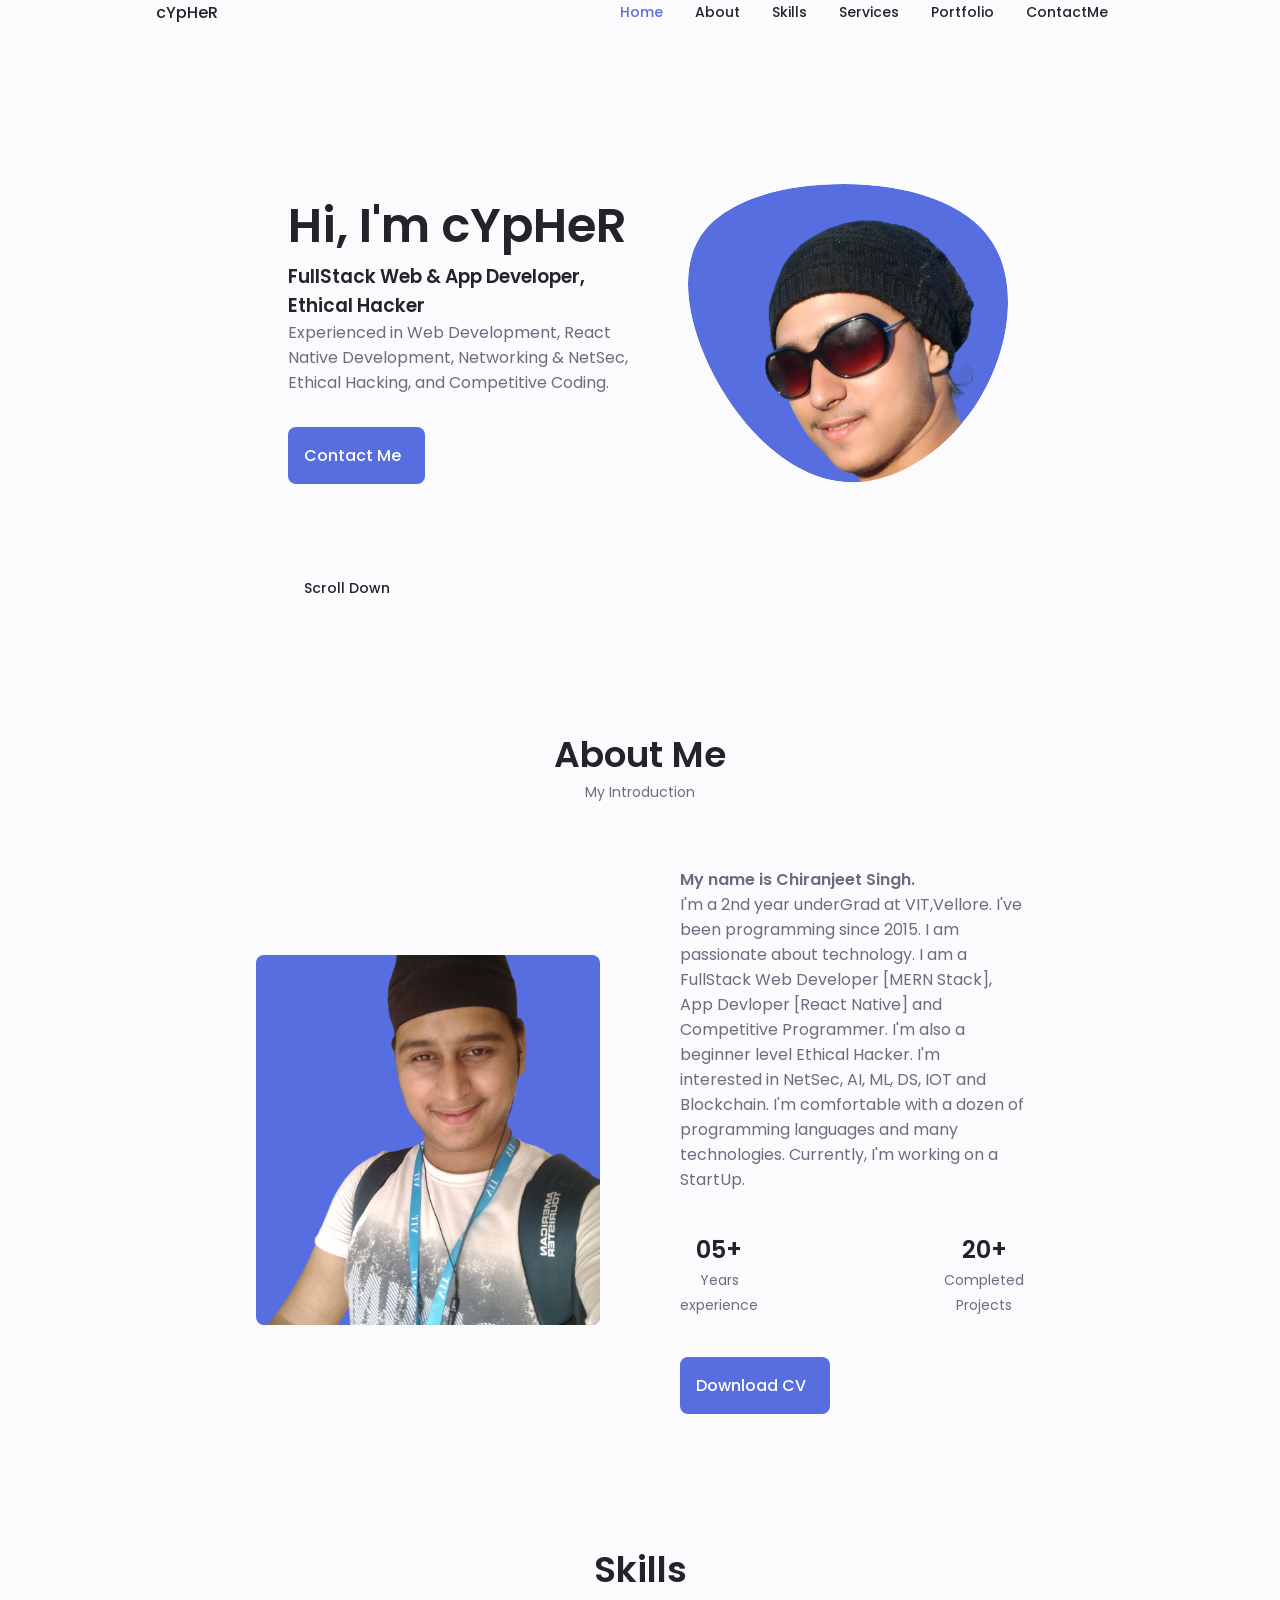
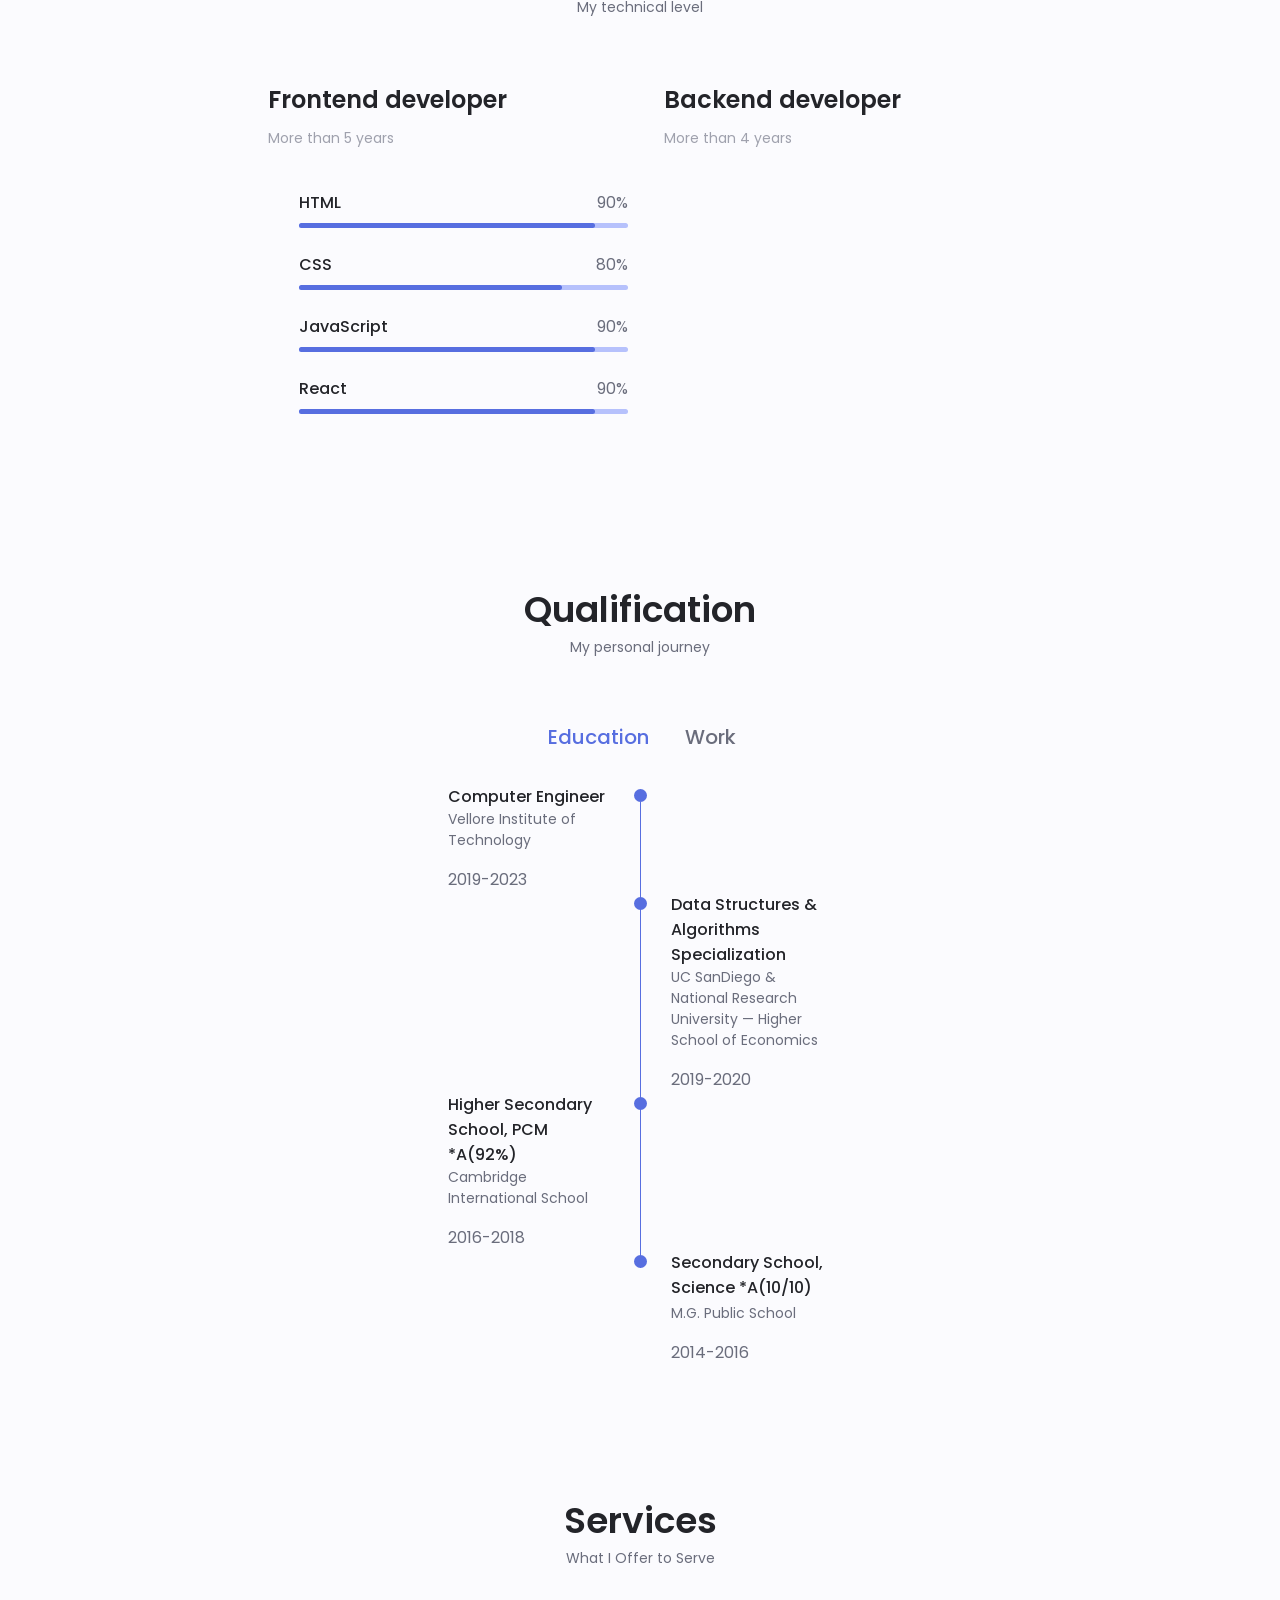
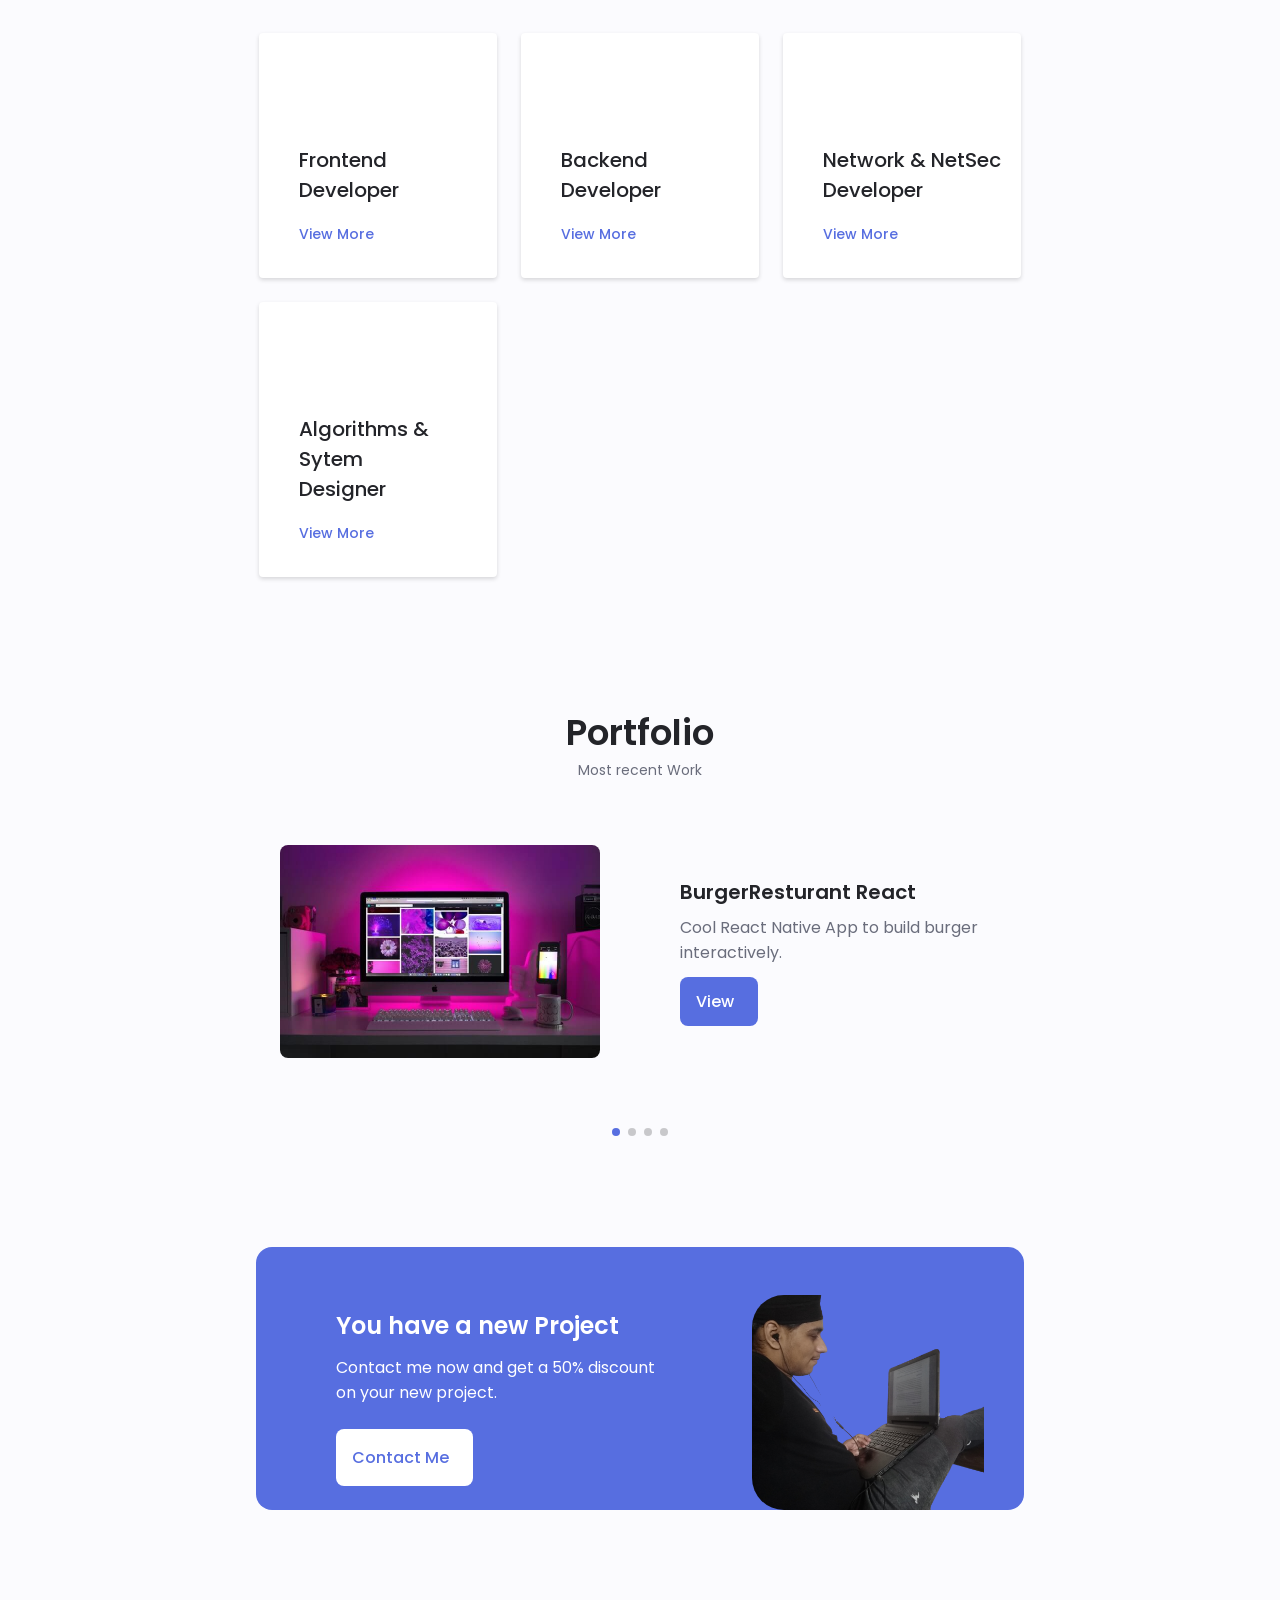
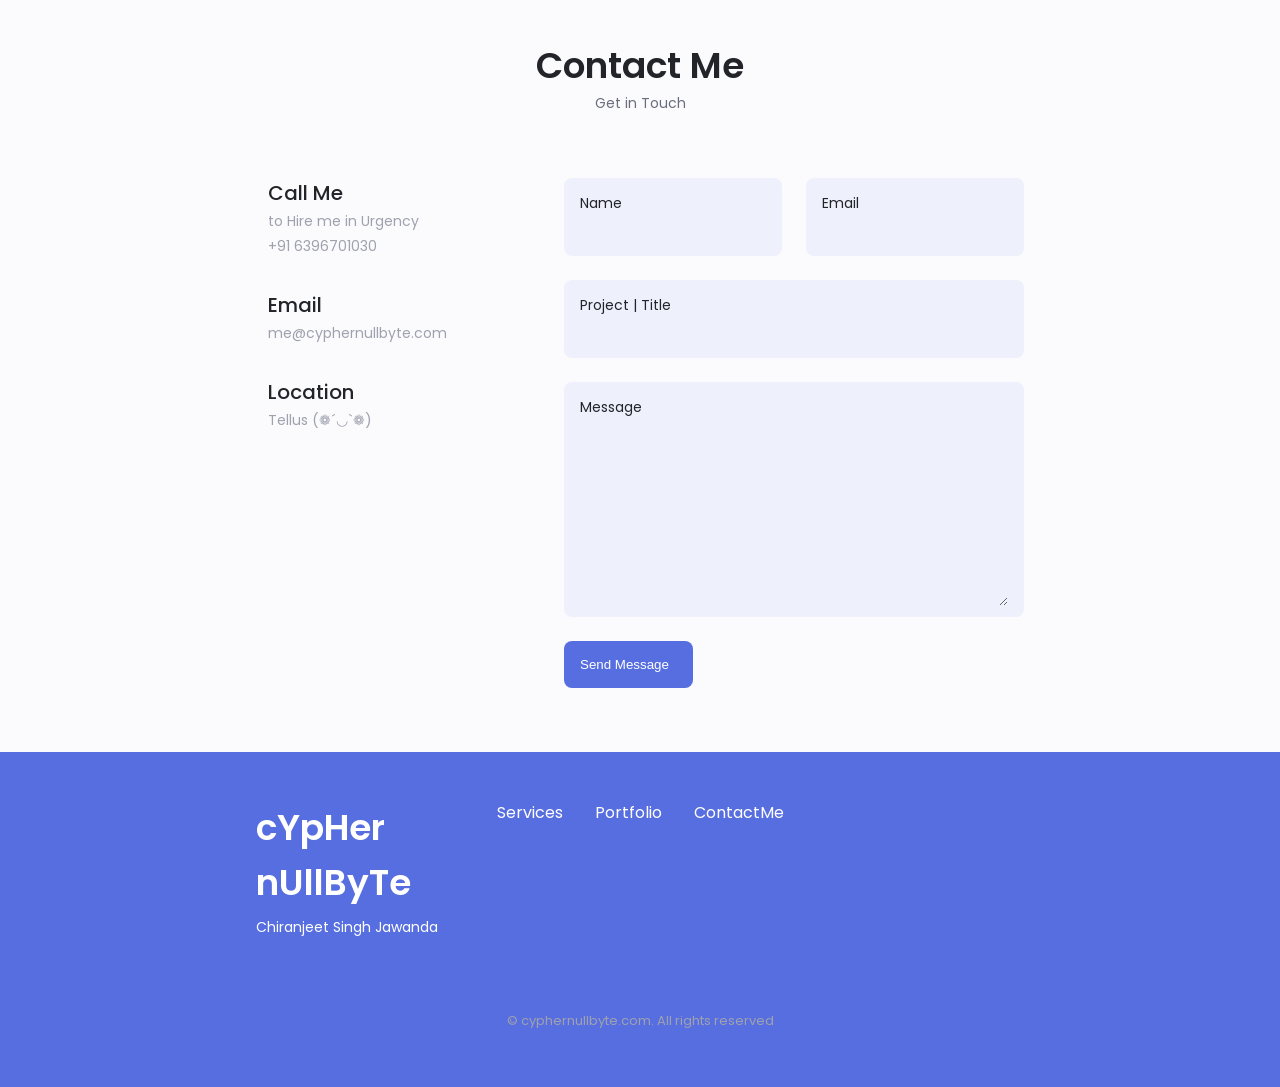
==== commit 96b4a588: "Updates" ====
--- a/index.html
+++ b/index.html
@@ -1,744 +1 @@
-<!DOCTYPE html>
-    <html lang="en">
-    <head>
-        <meta charset="UTF-8">
-        <meta name="viewport" content="width=device-width, initial-scale=1.0">
-
-        <!--==================== UNICONS ====================-->
-        <link rel="stylesheet" href="https://unicons.iconscout.com/release/v4.0.0/css/line.css">
-        
-        <!--==================== SWIPER CSS ====================-->
-        <link rel="stylesheet" href="assets/css/swiper-bundle.min.css">
-        
-        <!--==================== CSS ====================-->
-        <link rel="stylesheet" href="assets/css/styles.css">
-
-        <title>cYpHeR | CS Jawanda</title>
-    </head>
-    <body>
-        <!--==================== HEADER ====================-->
-        <header class="header" id="header">
-            <nav class="nav container">
-                <a href="https://cyphernullbyte.com" class="nav__logo">cYpHeR</a>
-                <div class="nav__menu" id="nav-menu">
-                    <ul class="nav__list grid">
-                        <li class="nav__item">
-                            <a href="#home" class="nav__link active-link">
-                                <i class="uil uil-estate nav__icon"></i> Home
-                            </a>
-                        </li>
-                        <li class="nav__item">
-                            <a href="#about" class="nav__link">
-                                <i class="uil uil-user nav__icon"></i> About
-                            </a>
-                        </li>
-                        <li class="nav__item">
-                            <a href="#skills" class="nav__link">
-                                <i class="uil uil-file-alt nav__icon"></i> Skills
-                            </a>
-                        </li>
-                        <li class="nav__item">
-                            <a href="#services" class="nav__link">
-                                <i class="uil uil-briefcase-alt nav__icon"></i> Services
-                            </a>
-                        </li>
-                        <li class="nav__item">
-                            <a href="#portfolio" class="nav__link">
-                                <i class="uil uil-scenery nav__icon"></i> Portfolio
-                            </a>
-                        </li>
-                        <li class="nav__item">
-                            <a href="#contact" class="nav__link">
-                                <i class="uil uil-message nav__icon"></i> ContactMe
-                            </a>
-                        </li>
-                    </ul>
-                    <i class="uil uil-times nav__close" id="nav-close"></i>
-                </div>
-                <div class="nav__btns">
-                    <!-- Theme change button -->
-                    <div>
-                        <i class="uil uil-moon change-theme" id="theme-button"></i>
-                    </div>
-                    <div class="nav__toggle" id="nav-toggle">
-                        <i class="uil uil-apps"></i>
-                    </div>
-                </div>
-            </nav>
-        </header>
-
-        <!--==================== MAIN ====================-->
-        <main class="main">
-            <!--==================== HOME ====================-->
-            <section class="home section" id="home">
-                <div class="home__container container grid">
-                    <div class="home__content grid">
-                        <div class="home__social">
-                            <a href="https://www.linkedin.com/in/cs-jawanda/" class="home__social-icon" target="_blank">
-                                <i class="uil uil-linkedin-alt"></i>
-                            </a>
-                            <a href="mailto:me@cyphernullbyte.com" class="home__social-icon" target="_blank">
-                                <i class="uil uil-envelope"></i>
-                            </a>
-                            <a href="https://github.com/cypher-nullbyte" class="home__social-icon" target="_blank">
-                                <i class="uil uil-github-alt"></i>
-                            </a>
-                        </div>
-
-                        <div class="home__img">
-                            <svg class="home__blob" viewBox="0 0 200 187" xmlns="http://www.w3.org/2000/svg" xmlns:xlink="http://www.w3.org/1999/xlink">
-                                <mask id="mask0" mask-type="alpha">
-                                    <path d="M190.312 36.4879C206.582 62.1187 201.309 102.826 182.328 134.186C163.346 165.547 
-                                    130.807 187.559 100.226 186.353C69.6454 185.297 41.0228 161.023 21.7403 129.362C2.45775 
-                                    97.8511 -7.48481 59.1033 6.67581 34.5279C20.9871 10.1032 59.7028 -0.149132 97.9666 
-                                    0.00163737C136.23 0.303176 174.193 10.857 190.312 36.4879Z"/>
-                                </mask>
-                                <g mask="url(#mask0)">
-                                    <path d="M190.312 36.4879C206.582 62.1187 201.309 102.826 182.328 134.186C163.346 
-                                    165.547 130.807 187.559 100.226 186.353C69.6454 185.297 41.0228 161.023 21.7403 
-                                    129.362C2.45775 97.8511 -7.48481 59.1033 6.67581 34.5279C20.9871 10.1032 59.7028 
-                                    -0.149132 97.9666 0.00163737C136.23 0.303176 174.193 10.857 190.312 36.4879Z"/>
-                                    <image class="home__blob-img" x="12" y="18" xlink:href="assets/img/perfil.png"/>
-                                </g>
-                            </svg>
-                        </div>
-                        <div class="home__data">
-                            <h1 class="home__title">
-                                Hi, I'm cYpHeR
-                            </h1>
-                            <h3> FullStack Web & App Developer, Ethical Hacker</h3>
-                            <p class="home__description">Experienced in Web Development, React Native Development, Networking & NetSec, Ethical Hacking, and Competitive Coding.</p>
-                            <a href="#contact" class="button button--flex">
-                                Contact Me<i class="uil uil-message button__icon"></i>
-                            </a>
-                        </div>
-                    </div>
-                    <div class="home__scroll">
-                        <a href="#about" class="home__scroll-button button--flex">
-                            <i class="uil uil-mouse-alt home__scroll-mouse"></i>
-                            <span class="home__scroll-name">Scroll Down</span>
-                            <i class="uil uil-arrow-down home__scroll-arrow"></i>
-                        </a>
-                    </div>
-                </div>
-            </section>
-
-            <!--==================== ABOUT ====================-->
-            <section class="about section" id="about">
-                <h2 class="section__title">About Me</h2>
-                <span class="section__subtitle">My Introduction</span>
-                <div class="about__container container grid">
-                    <img src="assets/img/about2.png" alt="" class="about__img">
-                    <div class="about__data">
-                        <span class="about__subtitle">My name is Chiranjeet Singh.</span>
-                        <p class="about__description">
-                            I'm a 2nd year underGrad at VIT,Vellore. I've been programming since 2015. I am passionate about technology. I am a FullStack Web Developer [MERN Stack], App Devloper [React Native] and Competitive Programmer.
-                            I'm also a beginner level Ethical Hacker. I'm interested in NetSec, AI, ML, DS, IOT and Blockchain. I'm comfortable with a dozen of programming languages and many technologies. Currently, I'm working on a StartUp.
-                        </p>
-                        <div class="about__info">
-                            <div>
-                                <span class="about__info-title">05+</span>
-                                <span class="about__info-name">Years <br> experience</span>
-                            </div>
-                            <div>
-                                <span class="about__info-title">20+</span>
-                                <span class="about__info-name">Completed <br> Projects</span>
-                            </div>
-                        </div>
-                        <div class="about__buttons">
-                            <a href="assets/pdf/cv.pdf" class="button button--flex" target="_blank">
-                                Download CV<i class="uil uil-download-alt button__icon"></i>
-                            </a>
-                        </div>
-                    </div>
-                </div>
-                
-            </section>
-
-            <!--==================== SKILLS ====================-->
-            <section class="skills section" id="skills">
-                <h2 class="section__title">Skills</h2>
-                <span class="section__subtitle">My technical level</span>
-                <div class="skills__container container grid">
-                        <!--==================== SKILLS1 ====================-->
-                        <div class="skills__content skills__open">
-                            <div class="skills__header">
-                                <i class="uil uil-brackets-curly skills__icon"></i>
-                                <div>
-                                    <h1 class="skills__titles">Frontend developer</h1>
-                                    <span class="skills__subtitle">More than 5 years</span>
-                                </div>
-                                <i class="uil uil-angle-down skills__arrow"></i>
-                            </div>
-                            <div class="skills__list grid">
-                                <div class="skills__data">
-                                    <div class="skills__titles">
-                                        <h3 class="skills__name">HTML</h3>
-                                        <span class="skills__number">90%</span>
-                                    </div>
-                                    <div class="skills__bar">
-                                        <span class="skills__percentage skills__html"></span>
-                                    </div>
-                                </div>
-                                <div class="skills__data">
-                                    <div class="skills__titles">
-                                        <h3 class="skills__name">CSS</h3>
-                                        <span class="skills__number">80%</span>
-                                    </div>
-                                    <div class="skills__bar">
-                                        <span class="skills__percentage skills__css"></span>
-                                    </div>
-                                </div>
-                                <div class="skills__data">
-                                    <div class="skills__titles">
-                                        <h3 class="skills__name">JavaScript</h3>
-                                        <span class="skills__number">90%</span>
-                                    </div>
-                                    <div class="skills__bar">
-                                        <span class="skills__percentage skills__js"></span>
-                                    </div>
-                                </div>
-                                <div class="skills__data">
-                                    <div class="skills__titles">
-                                        <h3 class="skills__name">React</h3>
-                                        <span class="skills__number">90%</span>
-                                    </div>
-                                    <div class="skills__bar">
-                                        <span class="skills__percentage skills__react"></span>
-                                    </div>
-                                </div>
-                            </div>
-                        </div>
-
-                        <!--==================== SKILLS2 ====================-->
-                        <div class="skills__content skills__close">
-                            <div class="skills__header">
-                                <i class="uil uil-server-network skills__icon"></i>
-                                <div>
-                                    <h1 class="skills__title">Backend developer</h1>
-                                    <span class="skills__subtitle">More than 4 years</span>
-                                </div>
-                                <i class="uil uil-angle-down skills__arrow"></i>
-                            </div>
-                            <div class="skills__list grid">
-                                <div class="skills__data">
-                                    <div class="skills__titles">
-                                        <h3 class="skills__name">PHP</h3>
-                                        <span class="skills__number">60%</span>
-                                    </div>
-                                    <div class="skills__bar">
-                                        <span class="skills__percentage skills__php"></span>
-                                    </div>
-                                </div>
-                                <div class="skills__data">
-                                    <div class="skills__titles">
-                                        <h3 class="skills__name">Node Js</h3>
-                                        <span class="skills__number">80%</span>
-                                    </div>
-                                    <div class="skills__bar">
-                                        <span class="skills__percentage skills__node"></span>
-                                    </div>
-                                </div>
-                                <div class="skills__data">
-                                    <div class="skills__titles">
-                                        <h3 class="skills__name">Firebase</h3>
-                                        <span class="skills__number">70%</span>
-                                    </div>
-                                    <div class="skills__bar">
-                                        <span class="skills__percentage skills__firebase"></span>
-                                    </div>
-                                </div>
-                                <div class="skills__data">
-                                    <div class="skills__titles">
-                                        <h3 class="skills__name">Mongo DB</h3>
-                                        <span class="skills__number">70%</span>
-                                    </div>
-                                    <div class="skills__bar">
-                                        <span class="skills__percentage skills__mongo"></span>
-                                    </div>
-                                </div>
-                            </div>
-                        </div>
-
-                </div>
-            </section>
-
-            <!--==================== QUALIFICATION ====================-->
-            <section class="qualification section">
-                <h2 class="section__title">Qualification</h2>
-                <span class="section__subtitle">My personal journey</span>
-
-                <div class="qualificaion__container container">
-                    <div class="qualification__tabs">
-                        <div class="qualification__button button--flex qualification__active" data-target="#education">
-                            <i class="uil uil-graduation-cap qualification__icon"></i>
-                            Education
-                        </div>
-
-                        <div class="qualification__button button--flex" data-target="#work">
-                            <i class="uil uil-briefcase-alt qualification__icon"></i>
-                            Work
-                        </div>
-                    </div>
-
-                    <div class="qualification__sections">
-                            <!--==================== QUALIFICATION CONTENT 1====================-->
-                            <div class="qualification__content qualification__active" data-content id="education">
-                                <!--==================== QUALIFICATION 1====================-->
-                                <div class="qualification__data">
-                                    <div>
-                                        <h3 class="qualification__title">Computer Engineer</h3>
-                                        <span class="qualification__subtitle">Vellore Institute of Technology</span>
-                                        <div class="qualification___calendar">
-                                            <i class="uil uil-calendar-alt"></i>
-                                            2019-2023
-                                        </div>
-                                    </div>
-                                    <div>
-                                        <span class="qualification__rounder"></span>
-                                        <span class="qualification__line"></span>
-                                    </div>
-                                </div>
-                                 <!--==================== QUALIFICATION 2====================-->
-                                 <div class="qualification__data">
-                                    <div></div>
-                                    <div>
-                                        <span class="qualification__rounder"></span>
-                                        <span class="qualification__line"></span>
-                                    </div>
-                                    <div>
-                                        <h3 class="qualification__title">Data Structures & Algorithms Specialization</h3>
-                                        <span class="qualification__subtitle">
-                                            UC SanDiego & National Research University — Higher School of Economics
-                                        </span>
-                                        <div class="qualification___calendar">
-                                            <i class="uil uil-calendar-alt"></i>
-                                            2019-2020
-                                        </div>
-                                    </div>
-                                </div>
-
-                                <!--==================== QUALIFICATION 3====================-->
-                                <div class="qualification__data">
-                                    <div>
-                                        <h3 class="qualification__title">Higher Secondary School, PCM *A(92%)</h3>
-                                        <span class="qualification__subtitle">Cambridge International School</span>
-                                        <div class="qualification___calendar">
-                                            <i class="uil uil-calendar-alt"></i>
-                                            2016-2018
-                                        </div>
-                                    </div>
-                                    <div>
-                                        <span class="qualification__rounder"></span>
-                                        <span class="qualification__line"></span>
-                                    </div>
-                                </div>
-                                 <!--==================== QUALIFICATION 4====================-->
-                                 <div class="qualification__data">
-                                    <div></div>
-                                    <div>
-                                        <span class="qualification__rounder"></span>
-                                        <!-- <span class="qualification__line"></span> -->
-                                    </div>
-                                    <div>
-                                        <h3 class="qualification__title">Secondary School, Science *A(10/10)</h3>
-                                        <span class="qualification__subtitle">
-                                            M.G. Public School
-                                        </span>
-                                        <div class="qualification___calendar">
-                                            <i class="uil uil-calendar-alt"></i>
-                                            2014-2016
-                                        </div>
-                                    </div>
-                                </div>
-                            </div>
-
-                             <!--==================== QUALIFICATION CONTENT 2====================-->
-                             <div class="qualification__content" data-content id="work">
-                                <!--==================== QUALIFICATION 1====================-->
-                                <div class="qualification__data">
-                                    <div>
-                                        <h3 class="qualification__title">Web Developer & Designer</h3>
-                                        <span class="qualification__subtitle">cyphernullbyte.com</span>
-                                        <div class="qualification___calendar">
-                                            <i class="uil uil-calendar-alt"></i>
-                                            2021-XXXX
-                                        </div>
-                                    </div>
-                                    <div>
-                                        <span class="qualification__rounder"></span>
-                                        <span class="qualification__line"></span>
-                                    </div>
-                                </div>
-                                 <!--==================== QUALIFICATION 2====================-->
-                                 <div class="qualification__data">
-                                    <div></div>
-                                    <div>
-                                        <span class="qualification__rounder"></span>
-                                        <span class="qualification__line"></span>
-                                    </div>
-                                    <div>
-                                        <h3 class="qualification__title">Core Committe Technical Member</h3>
-                                        <span class="qualification__subtitle">Sigma Xi, VIT Vellore</span>
-                                        <div class="qualification___calendar">
-                                            <i class="uil uil-calendar-alt"></i>
-                                            2019-2020
-                                        </div>
-                                    </div>
-                                    
-                                </div>
-                                <!--==================== QUALIFICATION 3====================-->
-                                <div class="qualification__data">
-                                    <div>
-                                        <h3 class="qualification__title">Founder & CTO</h3>
-                                        <span class="qualification__subtitle">cYpHer.Inc<br>[in-progress]</span>
-                                        <div class="qualification___calendar">
-                                            <i class="uil uil-calendar-alt"></i>
-                                            2021-XXXX
-                                        </div>
-                                    </div>
-                                    <div>
-                                        <span class="qualification__rounder"></span>
-                                        <!-- <span class="qualification__line"></span> -->
-                                    </div>
-                                </div>
-                            </div>
-                    </div>
-
-                </div>
-            </section>
-
-            <!--==================== SERVICES ====================-->
-            <section class="services section" id="services">
-                <h2 class="section__title">Services</h2>
-                <span class="section__subtitle">What I Offer to Serve</span>
-                <div class="services__container container grid">
-                    <!--==================== SERVICE 1 ====================-->
-                    <div class="services__content">
-                        <div>
-                            <i class="uil uil-web-grid services__icon"></i>
-                            <h3 class="services__title">Frontend<br>Developer</h3>
-                        </div>
-                        <span class="button button--flex button--small button--link services__button">
-                            View More
-                            <i class="uil uil-arrow-right button__icon"></i>
-                        </span>
-
-                        <div class="services__modal">
-                            <div class="services__modal-content">
-                                <h4 class="services__modal-title">Frontend Developer</h4>
-                                <i class="uil uil-times services__modal-close"></i>
-                                <ul class="services__modal-services grid">
-                                    <li class="services__modal-service">
-                                        <i class="uil uil-check-circle services__modal-icon"></i>
-                                        <p>Developing the User Interface.</p>
-                                    </li>
-                                    <li class="services__modal-service">
-                                        <i class="uil uil-check-circle services__modal-icon"></i>
-                                        <p>React Application</p>
-                                    </li>
-                                    <li class="services__modal-service">
-                                        <i class="uil uil-check-circle services__modal-icon"></i>
-                                        <p>Next Application</p>
-                                    </li>
-                                    <li class="services__modal-service">
-                                        <i class="uil uil-check-circle services__modal-icon"></i>
-                                        <p>Rest as well as GraphQL API</p>
-                                    </li>
-                                </ul>
-                            </div>
-                        </div>
-                    </div>
-
-                    <!--==================== SERVICE 2 ====================-->
-                    <div class="services__content">
-                        <div>
-                            <i class="uil uil-arrow services__icon"></i>
-                            <h3 class="services__title">Backend<br>Developer</h3>
-                        </div>
-                        <span class="button button--flex button--small button--link services__button">
-                            View More
-                            <i class="uil uil-arrow-right button__icon"></i>
-                        </span>
-
-                        <div class="services__modal">
-                            <div class="services__modal-content">
-                                <h4 class="services__modal-title">Backend Developer</h4>
-                                <i class="uil uil-times services__modal-close"></i>
-                                <ul class="services__modal-services grid">
-                                    <li class="services__modal-service">
-                                        <i class="uil uil-check-circle services__modal-icon"></i>
-                                        <p>Database: Sql as well as NoSql</p>
-                                    </li>
-                                    <li class="services__modal-service">
-                                        <i class="uil uil-check-circle services__modal-icon"></i>
-                                        <p>Node.Js, Django, PHP Available</p>
-                                    </li>
-                                    <li class="services__modal-service">
-                                        <i class="uil uil-check-circle services__modal-icon"></i>
-                                        <p>Advanced Authentication available.</p>
-                                    </li>
-                                </ul>
-                            </div>
-                        </div>
-                    </div>
-                     <!--==================== SERVICE 3 ====================-->
-                     <div class="services__content">
-                        <div>
-                            <i class="uil uil-arrow services__icon"></i>
-                            <h3 class="services__title">Network & NetSec<br>Developer</h3>
-                        </div>
-                        <span class="button button--flex button--small button--link services__button">
-                            View More
-                            <i class="uil uil-arrow-right button__icon"></i>
-                        </span>
-
-                        <div class="services__modal">
-                            <div class="services__modal-content">
-                                <h4 class="services__modal-title">Network & NetSec Developer</h4>
-                                <i class="uil uil-times services__modal-close"></i>
-                                <ul class="services__modal-services grid">
-                                    <li class="services__modal-service">
-                                        <i class="uil uil-check-circle services__modal-icon"></i>
-                                        <p>Can code servers from scratch.</p>
-                                    </li>
-                                    <li class="services__modal-service">
-                                        <i class="uil uil-check-circle services__modal-icon"></i>
-                                        <p>Security Services (Ethical Hacking) available</p>
-                                    </li>
-                                </ul>
-                            </div>
-                        </div>
-                    </div>
-                     <!--==================== SERVICE 4 ====================-->
-                     <div class="services__content">
-                        <div>
-                            <i class="uil uil-pen services__icon"></i>
-                            <h3 class="services__title">UI-UX & Branding<br>Designer</h3>
-                        </div>
-                        <span class="button button--flex button--small button--link services__button">
-                            View More
-                            <i class="uil uil-arrow-right button__icon"></i>
-                        </span>
-
-                        <div class="services__modal">
-                            <div class="services__modal-content">
-                                <h4 class="services__modal-title">UI-UX & Branding Designer</h4>
-                                <i class="uil uil-times services__modal-close"></i>
-                                <ul class="services__modal-services grid">
-                                    <li class="services__modal-service">
-                                        <i class="uil uil-check-circle services__modal-icon"></i>
-                                        <p>I develop the User Interface.</p>
-                                    </li>
-                                    <li class="services__modal-service">
-                                        <i class="uil uil-check-circle services__modal-icon"></i>
-                                        <p>Web page development.</p>
-                                    </li>
-                                    <li class="services__modal-service">
-                                        <i class="uil uil-check-circle services__modal-icon"></i>
-                                        <p>I create ux element interactions.</p>
-                                    </li>
-                                    <li class="services__modal-service">
-                                        <i class="uil uil-check-circle services__modal-icon"></i>
-                                        <p>I position your company brand.</p>
-                                    </li>
-                                </ul>
-                            </div>
-                        </div>
-                    </div>
-                    
-                </div>                            
-            </section>
-
-            <!--==================== PORTFOLIO ====================-->
-            <section class="portfolio section" id="portfolio">
-                <h2 class="section__title">Portfolio</h2>
-                <span class="section__subtitle">Most recent Work</span>
-                <div class="portfolio__container container swiper-container">
-                    <div class="swiper-wrapper">
-                        <!--==================== PORTFOLIO 1====================-->
-                        <div class="portfolio__content grid swiper-slide">
-                            <img src="assets/img/portfolio1.jpg" alt="" class="portfolio__img">
-                            <div class="portfolio__data">
-                                <h3 class="portfolio__title">BurgerResturant React</h3>
-                                <p class="portfolio__description">Cool React Native App to build burger interactively.</p>
-                                <a href="https://github.com/cypher-nullbyte/BurgerResturant" class="button button--flex button--small portfolio__button">
-                                    View
-                                    <i class="uil uil-arrow-right button__icon "></i>
-                                </a>
-                            </div>
-                        </div>
-                         <!--==================== PORTFOLIO 2====================-->
-                         <div class="portfolio__content grid swiper-slide">
-                            <img src="assets/img/advanced-multimedia-obfuscation.jpg" alt="" class="portfolio__img">
-                            <div class="portfolio__data">
-                                <h3 class="portfolio__title">Advanced Multimedia Obfuscation</h3>
-                                <p class="portfolio__description">Used Visual Cryptography and LSB Steganography together.</p>
-                                <a href="https://github.com/cypher-nullbyte/Advanced-Multimedia-Obfuscation" class="button button--flex button--small portfolio__button">
-                                    View
-                                    <i class="uil uil-arrow-right button__icon "></i>
-                                </a>
-                            </div>
-                        </div>
-                         <!--==================== PORTFOLIO 3====================-->
-                         <div class="portfolio__content grid swiper-slide">
-                            <img src="assets/img/portfolio3.jpg" alt="" class="portfolio__img">
-                            <div class="portfolio__data">
-                                <h3 class="portfolio__title">ShopIn</h3>
-                                <p class="portfolio__description">Amazon.com Motivated Replica. Demo Link available soon...</p>
-                                <a href="#protfolio" class="button button--flex button--small portfolio__button">
-                                    Demo
-                                    <i class="uil uil-arrow-right button__icon "></i>
-                                </a>
-                            </div>
-                        </div>
-                        
-                    </div>
-                    <!-- Arrows -->
-                    <div class="swiper-button-next">
-                        <i class="uil uil-angle-right-b swiper-portfolio-icon"></i>
-                    </div>
-                    <div class="swiper-button-prev">
-                        <i class="uil uil-angle-left-b swiper-portfolio-icon"></i>
-                    </div>
-                    <!-- Pagination -->
-                    <div class="swiper-pagination"></div>
-
-                </div>
-            </section>
-
-            <!--==================== PROJECT IN MIND ====================-->
-            <section class="project section">
-                <div class="project__bg">
-                    <div class="project__container container grid">
-                        <div class="project__data">
-                            <h2 class="project__title">You have a new Project</h2>
-                            <p class="project__description">
-                                Contact me now and get a 50% discount on your new project.
-                            </p>
-                            <a href="#contact" class="button button--flex button--white">
-                                Contact Me
-                                <i class="uil uil-message project__icon button__icon"></i>
-                            </a>
-                        </div>
-                        <img src="assets/img/project.png" alt="" class="project__img">
-                    </div>
-                </div>
-
-            </section>
-
-            <!--==================== TESTIMONIAL ====================-->
-            
-
-            <!--==================== CONTACT ME ====================-->
-            <section class="contact section" id="contact">
-                <h2 class="section__title">Contact Me</h2>
-                <span class="section__subtitle">Get in Touch</span>
-                <div class="contact__container container grid">
-                    <div>
-                        <div class="contact__information">
-                            <i class="uil uil-phone contact__icon"></i>
-                            <div>
-                                <h3 class="contact__title">Call Me</h3> 
-                                <span class="contact__subtitle">to Hire me in Urgency<br>+91 6396701030</span>
-                            </div>
-                        </div>
-                        <div class="contact__information">
-                            <i class="uil uil-envelope contact__icon"></i>
-                            <div>
-                                <h3 class="contact__title">Email</h3> 
-                                <span class="contact__subtitle">me@cyphernullbyte.com</span>
-                            </div>
-                        </div>
-                        <div class="contact__information">
-                            <i class="uil uil-map-marker contact__icon"></i>
-                            <div>
-                                <h3 class="contact__title">Location</h3> 
-                                <span class="contact__subtitle">Tellus (❁´◡`❁)</span>
-                            </div>
-                        </div>
-                    </div>
-                    <form action="https://formspree.io/f/mlealbjd" class="contact__form grid" id="my_form" method="POST">
-                        <div class="contact__inputs grid">
-                            <div class="contact__content">
-                                <label for="name" class="contact__label">Name</label>
-                                <input type="text" name="name" id="name" class="contact__input" required>
-                            </div>
-                            <div class="contact__content">
-                                <label for="email" class="contact__label">Email</label>
-                                <input type="email" name="email" id="email" class="contact__input" required>
-                            </div>
-                        </div>
-                        <div class="contact__content">
-                            <label for="project" class="contact__label">Project | Title</label>
-                            <input type="email" id="project" name="project" class="contact__input" required>
-                        </div>
-                        <div class="contact__content">
-                            <label for="message" class="contact__label">Message</label>
-                            <textarea name="message" name="message" id="message" cols="0" rows="7" class="contact__input" required></textarea>
-                        </div>
-                        <div>
-                            <!-- <a href="javascript:{}"  class="button button--flex" onclick="document.getElementById('my_form').submit();">
-                                Send Message
-                                <i class="uil uil-message button__icon"></i>
-                            </a> -->
-                            <button type="submit" class="button button--flex" style="cursor: pointer;">
-                                Send Message
-                                <i class="uil uil-message button__icon"></i>
-                            </button>
-                        </div>
-                    </form>
-                </div>
-            </section>
-        </main>
-
-        <!--==================== FOOTER ====================-->
-        <footer class="footer">
-            <div class="footer__bg">
-                <div class="footer__container container grid">
-                    <div>
-                        <h1 class="footer__title">cYpHer nUllByTe</h1>
-                        <span class="footer__subtitle">Chiranjeet Singh Jawanda</span>
-                    </div>
-                    <ul class="footer__links">
-                        <li>
-                            <a href="#services" class="footer__link">Services</a>
-                        </li>
-                        <li>
-                            <a href="#portfolio" class="footer__link">Portfolio</a>
-                        </li>
-                        <li>
-                            <a href="#contact" class="footer__link">ContactMe</a>
-                        </li>
-                    </ul>
-
-                    <div class="footer__socials">
-                       
-                        <a href="https://www.linkedin.com/in/cs-jawanda/" class="footer__social" target="_blank">
-                            <i class="uil uil-linkedin-alt"></i>
-                        </a>
-                        <a href="mailto:me@cyphernullbyte.com" class="footer__social" target="_blank">
-                            <i class="uil uil-envelope"></i>
-                        </a>
-                        <a href="https://github.com/cypher-nullbyte" class="footer__social" target="_blank">
-                            <i class="uil uil-github-alt"></i>
-                        </a>
-                    </div>
-                </div>
-                <p class="footer__copy">&#169; cyphernullbyte.com. All rights reserved</p>
-            </div>
-            
-        </footer>
-        
-        <!--==================== SCROLL TOP ====================-->
-        <a href="#home" class="scrollup" id="scroll-up">
-            <i class="uil uil-arrow-up scrollup__icon"></i>
-        </a>
-
-        <!--==================== SWIPER JS ====================-->
-        <script src="assets/js/swiper-bundle.min.js"></script>
-
-        <!--==================== MAIN JS ====================-->
-        <script src="assets/js/main.js"></script>
-    </body>
-</html>
+<!DOCTYPE html><html lang="en"><head><meta charset="UTF-8"><meta name="viewport" content="width=device-width, initial-scale=1.0"><link rel="icon" href="assets//img/perfil.png"><link rel="stylesheet" href="https://unicons.iconscout.com/release/v4.0.0/css/line.css"><link rel="stylesheet" href="assets/css/swiper-bundle.min.css"><link rel="stylesheet" href="assets/css/styles.min.css"><title>cYpHeR | CS Jawanda</title></head><body> <header class="header" id="header"> <nav class="nav container"> <a href="https://cyphernullbyte.com" class="nav__logo">cYpHeR</a><div class="nav__menu" id="nav-menu"><ul class="nav__list grid"><li class="nav__item"> <a href="#home" class="nav__link active-link"> <i class="uil uil-estate nav__icon"></i> Home </a></li><li class="nav__item"> <a href="#about" class="nav__link"> <i class="uil uil-user nav__icon"></i> About </a></li><li class="nav__item"> <a href="#skills" class="nav__link"> <i class="uil uil-file-alt nav__icon"></i> Skills </a></li><li class="nav__item"> <a href="#services" class="nav__link"> <i class="uil uil-briefcase-alt nav__icon"></i> Services </a></li><li class="nav__item"> <a href="#portfolio" class="nav__link"> <i class="uil uil-scenery nav__icon"></i> Portfolio </a></li><li class="nav__item"> <a href="#contact" class="nav__link"> <i class="uil uil-message nav__icon"></i> ContactMe </a></li></ul> <i class="uil uil-times nav__close" id="nav-close"></i></div><div class="nav__btns"><div> <i class="uil uil-moon change-theme" id="theme-button"></i></div><div class="nav__toggle" id="nav-toggle"> <i class="uil uil-apps"></i></div></div> </nav> </header> <main class="main"> <section class="home section" id="home"><div class="home__container container grid"><div class="home__content grid"><div class="home__social"> <a href="https://www.linkedin.com/in/cs-jawanda/" class="home__social-icon" target="_blank"> <i class="uil uil-linkedin-alt"></i> </a> <a href="mailto:me@cyphernullbyte.com" class="home__social-icon" target="_blank"> <i class="uil uil-envelope"></i> </a> <a href="https://github.com/cypher-nullbyte" class="home__social-icon" target="_blank"> <i class="uil uil-github-alt"></i> </a></div><div class="home__img"> <svg class="home__blob" viewBox="0 0 200 187" xmlns="http://www.w3.org/2000/svg" xmlns:xlink="http://www.w3.org/1999/xlink"> <mask id="mask0" mask-type="alpha"> <path d="M190.312 36.4879C206.582 62.1187 201.309 102.826 182.328 134.186C163.346 165.547 130.807 187.559 100.226 186.353C69.6454 185.297 41.0228 161.023 21.7403 129.362C2.45775 97.8511 -7.48481 59.1033 6.67581 34.5279C20.9871 10.1032 59.7028 -0.149132 97.9666 0.00163737C136.23 0.303176 174.193 10.857 190.312 36.4879Z"/> </mask> <g mask="url(#mask0)"> <path d="M190.312 36.4879C206.582 62.1187 201.309 102.826 182.328 134.186C163.346 165.547 130.807 187.559 100.226 186.353C69.6454 185.297 41.0228 161.023 21.7403 129.362C2.45775 97.8511 -7.48481 59.1033 6.67581 34.5279C20.9871 10.1032 59.7028 -0.149132 97.9666 0.00163737C136.23 0.303176 174.193 10.857 190.312 36.4879Z"/> <image class="home__blob-img" x="12" y="18" xlink:href="assets/img/perfil.png"/> </g> </svg></div><div class="home__data"><h1 class="home__title"> Hi, I'm cYpHeR</h1><h3> FullStack Web & App Developer, Ethical Hacker</h3><p class="home__description">Experienced in Web Development, React Native Development, Networking & NetSec, Ethical Hacking, and Competitive Coding.</p> <a href="#contact" class="button button--flex"> Contact Me<i class="uil uil-message button__icon"></i> </a></div></div><div class="home__scroll"> <a href="#about" class="home__scroll-button button--flex"> <i class="uil uil-mouse-alt home__scroll-mouse"></i> <span class="home__scroll-name">Scroll Down</span> <i class="uil uil-arrow-down home__scroll-arrow"></i> </a></div></div> </section> <section class="about section" id="about"><h2 class="section__title">About Me</h2> <span class="section__subtitle">My Introduction</span><div class="about__container container grid"> <img src="assets/img/about2.png" alt="" class="about__img"><div class="about__data"> <span class="about__subtitle">My name is Chiranjeet Singh.</span><p class="about__description"> I'm a 2nd year underGrad at VIT,Vellore. I've been programming since 2015. I am passionate about technology. I am a FullStack Web Developer [MERN Stack], App Devloper [React Native] and Competitive Programmer. I'm also a beginner level Ethical Hacker. I'm interested in NetSec, AI, ML, DS, IOT and Blockchain. I'm comfortable with a dozen of programming languages and many technologies. Currently, I'm working on a StartUp.</p><div class="about__info"><div> <span class="about__info-title">05+</span> <span class="about__info-name">Years <br> experience</span></div><div> <span class="about__info-title">20+</span> <span class="about__info-name">Completed <br> Projects</span></div></div><div class="about__buttons"> <a href="assets/pdf/cv.pdf" class="button button--flex" target="_blank"> Download CV<i class="uil uil-download-alt button__icon"></i> </a></div></div></div> </section> <section class="skills section" id="skills"><h2 class="section__title">Skills</h2> <span class="section__subtitle">My technical level</span><div class="skills__container container grid"><div class="skills__content skills__open"><div class="skills__header"> <i class="uil uil-brackets-curly skills__icon"></i><div><h1 class="skills__titles">Frontend developer</h1> <span class="skills__subtitle">More than 5 years</span></div> <i class="uil uil-angle-down skills__arrow"></i></div><div class="skills__list grid"><div class="skills__data"><div class="skills__titles"><h3 class="skills__name">HTML</h3> <span class="skills__number">90%</span></div><div class="skills__bar"> <span class="skills__percentage skills__html"></span></div></div><div class="skills__data"><div class="skills__titles"><h3 class="skills__name">CSS</h3> <span class="skills__number">80%</span></div><div class="skills__bar"> <span class="skills__percentage skills__css"></span></div></div><div class="skills__data"><div class="skills__titles"><h3 class="skills__name">JavaScript</h3> <span class="skills__number">90%</span></div><div class="skills__bar"> <span class="skills__percentage skills__js"></span></div></div><div class="skills__data"><div class="skills__titles"><h3 class="skills__name">React</h3> <span class="skills__number">90%</span></div><div class="skills__bar"> <span class="skills__percentage skills__react"></span></div></div></div></div><div class="skills__content skills__close"><div class="skills__header"> <i class="uil uil-server-network skills__icon"></i><div><h1 class="skills__titles">Backend developer</h1> <span class="skills__subtitle">More than 4 years</span></div> <i class="uil uil-angle-down skills__arrow"></i></div><div class="skills__list grid"><div class="skills__data"><div class="skills__titles"><h3 class="skills__name">PHP</h3> <span class="skills__number">60%</span></div><div class="skills__bar"> <span class="skills__percentage skills__php"></span></div></div><div class="skills__data"><div class="skills__titles"><h3 class="skills__name">Node Js</h3> <span class="skills__number">80%</span></div><div class="skills__bar"> <span class="skills__percentage skills__node"></span></div></div><div class="skills__data"><div class="skills__titles"><h3 class="skills__name">Firebase</h3> <span class="skills__number">70%</span></div><div class="skills__bar"> <span class="skills__percentage skills__firebase"></span></div></div><div class="skills__data"><div class="skills__titles"><h3 class="skills__name">Mongo DB</h3> <span class="skills__number">70%</span></div><div class="skills__bar"> <span class="skills__percentage skills__mongo"></span></div></div></div></div></div> </section> <section class="qualification section"><h2 class="section__title">Qualification</h2> <span class="section__subtitle">My personal journey</span><div class="qualificaion__container container"><div class="qualification__tabs"><div class="qualification__button button--flex qualification__active" data-target="#education"> <i class="uil uil-graduation-cap qualification__icon"></i> Education</div><div class="qualification__button button--flex" data-target="#work"> <i class="uil uil-briefcase-alt qualification__icon"></i> Work</div></div><div class="qualification__sections"><div class="qualification__content qualification__active" data-content id="education"><div class="qualification__data"><div><h3 class="qualification__title">Computer Engineer</h3> <span class="qualification__subtitle">Vellore Institute of Technology</span><div class="qualification___calendar"> <i class="uil uil-calendar-alt"></i> 2019-2023</div></div><div> <span class="qualification__rounder"></span> <span class="qualification__line"></span></div></div><div class="qualification__data"><div></div><div> <span class="qualification__rounder"></span> <span class="qualification__line"></span></div><div><h3 class="qualification__title">Data Structures & Algorithms Specialization</h3> <span class="qualification__subtitle"> UC SanDiego & National Research University — Higher School of Economics </span><div class="qualification___calendar"> <i class="uil uil-calendar-alt"></i> 2019-2020</div></div></div><div class="qualification__data"><div><h3 class="qualification__title">Higher Secondary School, PCM *A(92%)</h3> <span class="qualification__subtitle">Cambridge International School</span><div class="qualification___calendar"> <i class="uil uil-calendar-alt"></i> 2016-2018</div></div><div> <span class="qualification__rounder"></span> <span class="qualification__line"></span></div></div><div class="qualification__data"><div></div><div> <span class="qualification__rounder"></span></div><div><h3 class="qualification__title">Secondary School, Science *A(10/10)</h3> <span class="qualification__subtitle"> M.G. Public School </span><div class="qualification___calendar"> <i class="uil uil-calendar-alt"></i> 2014-2016</div></div></div></div><div class="qualification__content" data-content id="work"><div class="qualification__data"><div><h3 class="qualification__title">Web Developer & Designer</h3> <span class="qualification__subtitle">cyphernullbyte.com</span><div class="qualification___calendar"> <i class="uil uil-calendar-alt"></i> 2021-XXXX</div></div><div> <span class="qualification__rounder"></span> <span class="qualification__line"></span></div></div><div class="qualification__data"><div></div><div> <span class="qualification__rounder"></span> <span class="qualification__line"></span></div><div><h3 class="qualification__title">Core Committe Technical Member</h3> <span class="qualification__subtitle">Sigma Xi, VIT Vellore</span><div class="qualification___calendar"> <i class="uil uil-calendar-alt"></i> 2019-2020</div></div></div><div class="qualification__data"><div><h3 class="qualification__title">Founder & CTO</h3> <span class="qualification__subtitle">cYpHer.Inc<br>[in-progress]</span><div class="qualification___calendar"> <i class="uil uil-calendar-alt"></i> 2021-XXXX</div></div><div> <span class="qualification__rounder"></span></div></div></div></div></div> </section> <section class="services section" id="services"><h2 class="section__title">Services</h2> <span class="section__subtitle">What I Offer to Serve</span><div class="services__container container grid"><div class="services__content"><div> <i class="uil uil-web-grid services__icon"></i><h3 class="services__title">Frontend<br>Developer</h3></div> <span class="button button--flex button--small button--link services__button"> View More <i class="uil uil-arrow-right button__icon"></i> </span><div class="services__modal"><div class="services__modal-content"><h4 class="services__modal-title">Frontend Developer</h4> <i class="uil uil-times services__modal-close"></i><ul class="services__modal-services grid"><li class="services__modal-service"> <i class="uil uil-check-circle services__modal-icon"></i><p>Developing the User Interface.</p></li><li class="services__modal-service"> <i class="uil uil-check-circle services__modal-icon"></i><p>React Application</p></li><li class="services__modal-service"> <i class="uil uil-check-circle services__modal-icon"></i><p>Next Application</p></li><li class="services__modal-service"> <i class="uil uil-check-circle services__modal-icon"></i><p>Rest as well as GraphQL API</p></li></ul></div></div></div><div class="services__content"><div> <i class="uil uil-arrow services__icon"></i><h3 class="services__title">Backend<br>Developer</h3></div> <span class="button button--flex button--small button--link services__button"> View More <i class="uil uil-arrow-right button__icon"></i> </span><div class="services__modal"><div class="services__modal-content"><h4 class="services__modal-title">Backend Developer</h4> <i class="uil uil-times services__modal-close"></i><ul class="services__modal-services grid"><li class="services__modal-service"> <i class="uil uil-check-circle services__modal-icon"></i><p>Database: Sql as well as NoSql</p></li><li class="services__modal-service"> <i class="uil uil-check-circle services__modal-icon"></i><p>Node.Js, Django, PHP Available</p></li><li class="services__modal-service"> <i class="uil uil-check-circle services__modal-icon"></i><p>Advanced Authentication available.</p></li></ul></div></div></div><div class="services__content"><div> <i class="uil uil-arrow services__icon"></i><h3 class="services__title">Network & NetSec<br>Developer</h3></div> <span class="button button--flex button--small button--link services__button"> View More <i class="uil uil-arrow-right button__icon"></i> </span><div class="services__modal"><div class="services__modal-content"><h4 class="services__modal-title">Network & NetSec Developer</h4> <i class="uil uil-times services__modal-close"></i><ul class="services__modal-services grid"><li class="services__modal-service"> <i class="uil uil-check-circle services__modal-icon"></i><p>Can code servers from scratch.</p></li><li class="services__modal-service"> <i class="uil uil-check-circle services__modal-icon"></i><p>Security Services (Ethical Hacking) available</p></li></ul></div></div></div><div class="services__content"><div> <i class="uil uil-pen services__icon"></i><h3 class="services__title">Algorithms & Sytem<br>Designer</h3></div> <span class="button button--flex button--small button--link services__button"> View More <i class="uil uil-arrow-right button__icon"></i> </span><div class="services__modal"><div class="services__modal-content"><h4 class="services__modal-title">Algorithms & Sytem Designer</h4> <i class="uil uil-times services__modal-close"></i><ul class="services__modal-services grid"><li class="services__modal-service"> <i class="uil uil-check-circle services__modal-icon"></i><p>Give any real world problem.</p></li><li class="services__modal-service"> <i class="uil uil-check-circle services__modal-icon"></i><p>Algorithm Design & Code Available.</p></li><li class="services__modal-service"> <i class="uil uil-check-circle services__modal-icon"></i><p>System Design Available.</p></li><li class="services__modal-service"> <i class="uil uil-check-circle services__modal-icon"></i><p>AI, ML, DS, DL Problem Solutions Availabe.</p></li></ul></div></div></div></div> </section> <section class="portfolio section" id="portfolio"><h2 class="section__title">Portfolio</h2> <span class="section__subtitle">Most recent Work</span><div class="portfolio__container container swiper-container"><div class="swiper-wrapper"><div class="portfolio__content grid swiper-slide"> <img src="assets/img/portfolio1.jpg" alt="" class="portfolio__img"><div class="portfolio__data"><h3 class="portfolio__title">BurgerResturant React</h3><p class="portfolio__description">Cool React Native App to build burger interactively.</p> <a href="https://github.com/cypher-nullbyte/BurgerResturant" class="button button--flex button--small portfolio__button"> View <i class="uil uil-arrow-right button__icon "></i> </a></div></div><div class="portfolio__content grid swiper-slide"> <img src="assets/img/advanced-multimedia-obfuscation.jpg" alt="" class="portfolio__img"><div class="portfolio__data"><h3 class="portfolio__title">Advanced Multimedia Obfuscation</h3><p class="portfolio__description">Used Visual Cryptography and LSB Steganography together.</p> <a href="https://github.com/cypher-nullbyte/Advanced-Multimedia-Obfuscation" class="button button--flex button--small portfolio__button"> View <i class="uil uil-arrow-right button__icon "></i> </a></div></div><div class="portfolio__content grid swiper-slide"> <img src="assets/img/portfolio3.jpg" alt="" class="portfolio__img"><div class="portfolio__data"><h3 class="portfolio__title">ShopIn</h3><p class="portfolio__description">Amazon.com Motivated Replica. Demo Link available soon...</p> <a href="#protfolio" class="button button--flex button--small portfolio__button"> Demo <i class="uil uil-arrow-right button__icon "></i> </a></div></div><div class="portfolio__content grid swiper-slide"> <img src="assets/img/the-meals-app.jpeg" alt="" class="portfolio__img"><div class="portfolio__data"><h3 class="portfolio__title">The Meals App</h3><p class="portfolio__description">React Native Application for Recipes with basic features like lactose, gluten, vegan filters</p> <a href="https://github.com/cypher-nullbyte/the-meals-app" class="button button--flex button--small portfolio__button"> View <i class="uil uil-arrow-right button__icon "></i> </a></div></div></div><div class="swiper-button-next"> <i class="uil uil-angle-right-b swiper-portfolio-icon"></i></div><div class="swiper-button-prev"> <i class="uil uil-angle-left-b swiper-portfolio-icon"></i></div><div class="swiper-pagination"></div></div> </section> <section class="project section"><div class="project__bg"><div class="project__container container grid"><div class="project__data"><h2 class="project__title">You have a new Project</h2><p class="project__description"> Contact me now and get a 50% discount on your new project.</p> <a href="#contact" class="button button--flex button--white"> Contact Me <i class="uil uil-message project__icon button__icon"></i> </a></div> <img src="assets/img/project.png" alt="" class="project__img"></div></div></section> <section class="contact section" id="contact"><h2 class="section__title">Contact Me</h2> <span class="section__subtitle">Get in Touch</span><div class="contact__container container grid"><div><div class="contact__information"> <i class="uil uil-phone contact__icon"></i><div><h3 class="contact__title">Call Me</h3> <span class="contact__subtitle">to Hire me in Urgency<br>+91 6396701030</span></div></div><div class="contact__information"> <i class="uil uil-envelope contact__icon"></i><div><h3 class="contact__title">Email</h3> <span class="contact__subtitle">me@cyphernullbyte.com</span></div></div><div class="contact__information"> <i class="uil uil-map-marker contact__icon"></i><div><h3 class="contact__title">Location</h3> <span class="contact__subtitle">Tellus (❁´◡`❁)</span></div></div></div><form action="https://formspree.io/f/mlealbjd" class="contact__form grid" id="my_form" method="POST"><div class="contact__inputs grid"><div class="contact__content"> <label for="name" class="contact__label">Name</label> <input type="text" name="name" id="name" class="contact__input" required></div><div class="contact__content"> <label for="email" class="contact__label">Email</label> <input type="email" name="email" id="email" class="contact__input" required></div></div><div class="contact__content"> <label for="project" class="contact__label">Project | Title</label> <input type="text" id="project" name="project" class="contact__input" required></div><div class="contact__content"> <label for="message" class="contact__label">Message</label><textarea name="message" name="message" id="message" cols="0" rows="7" class="contact__input" required></textarea></div><div> <button type="submit" class="button button--flex" style="cursor: pointer;"> Send Message <i class="uil uil-message button__icon"></i> </button></div></form></div> </section> </main> <footer class="footer"><div class="footer__bg"><div class="footer__container container grid"><div><h1 class="footer__title">cYpHer nUllByTe</h1> <span class="footer__subtitle">Chiranjeet Singh Jawanda</span></div><ul class="footer__links"><li> <a href="#services" class="footer__link">Services</a></li><li> <a href="#portfolio" class="footer__link">Portfolio</a></li><li> <a href="#contact" class="footer__link">ContactMe</a></li></ul><div class="footer__socials"> <a href="https://www.linkedin.com/in/cs-jawanda/" class="footer__social" target="_blank"> <i class="uil uil-linkedin-alt"></i> </a> <a href="mailto:me@cyphernullbyte.com" class="footer__social" target="_blank"> <i class="uil uil-envelope"></i> </a> <a href="https://github.com/cypher-nullbyte" class="footer__social" target="_blank"> <i class="uil uil-github-alt"></i> </a></div></div><p class="footer__copy">&#169; cyphernullbyte.com. All rights reserved</p></div> </footer> <a href="#home" class="scrollup" id="scroll-up"> <i class="uil uil-arrow-up scrollup__icon"></i> </a> <script src="assets/js/swiper-bundle.min.js"></script> <script src="assets/js/main.js"></script> </body></html>
--- a/assets/css/styles.min.css
+++ b/assets/css/styles.min.css
@@ -0,0 +1 @@
+@import url('https://fonts.googleapis.com/css2?family=Poppins:wght@400;500;600&display=swap');:root{--header-height:3rem;--hue-color:230;--first-color:hsl(var(--hue-color), 69%, 61%);--first-color-second:hsl(var(--hue-color),69%, 61%);--first-color-alt:hsl(var(--hue-color),57%,53%);--first-color-lighter:hsl(var(--hue-color),92%,85%);--title-color:hsl(var(--hue-color),8%,15%);--text-color:hsl(var(--hue-color),8%,45%);--text-color-light:hsl(var(--hue-color),8%,65%);--input-color:hsl(var(--hue-color),70%,96%);--body-color:hsl(var(--hue-color),60%,99%);--container-color:#fff;--scroll-bar-color:hsl(var(--hue-color),12%,90%);--scroll-thumb-color:hsl(var(--hue-color),12%,70%);--body-font:'Poppins', sans-serif;--big-font-size:2rem;--h1-font-size:1.5rem;--h2-font-size:1.25rem;--h3-font-size:1.125rem;--normal-font-size:0.938rem;--small-font-size:0.813rem;--smaller-font-size: .75rem;--font-medium:500;--font-semi-bold:600;--mb-0-25: .25rem;--mb-0-5: .5rem;--mb-0-75: .75rem;--mb-1:1rem;--mb-1-5:1.5rem;--mb-2:2rem;--mb-2-5:2.5rem;--mb-3:3rem;--z-tooltip:10;--z-fixed:100;--z-modal:1000}@media screen and (min-width: 968px){:root{--big-font-size:3rem;--h1-font-size:2.25rem;--h2-font-size:1.5rem;--h3-font-size:1.25rem;--normal-font-size:1rem;--small-font-size: .875rem;--smaller-font-size: .813rem}}body.dark-theme{--first-color-second:hsl(var(--hue-color),30%,8%);--title-color:hsl(var(--hue-color),8%,95%);--text-color:hsl(var(--hue-color),8%,75%);--input-color:hsl(var(--hue-color),29%,16%);--body-color:hsl(var(--hue-color),28%,12%);--container-color:hsl(var(--hue-color),29%,16%);--scroll-bar-color:hsl(var(--hue-color),12%,48%);--scroll-thumb-color:hsl(var(--hue-color),12%,36%)}.nav__btns{display:flex;align-items:center}.change-theme{font-size:1.25rem;color:var(--title-color);margin-right:var(--mb-1);cursor:pointer}.change-theme:hover{color:var(--first-color)}*{box-sizing:border-box;padding:0;margin:0}html{scroll-behavior:smooth}body{margin:0 0 var(--header-height) 0;font-family:var(--body-font);font-size:var(--normal-font-size);background-color:var(--body-color);color:var(--text-color)}h1,h2,h3,h4{color:var(--title-color);font-weight:var(--font-semi-bold)}ul{list-style:none}a{text-decoration:none}img{max-width:100%;height:auto}.section{padding:2rem 0 4rem}.section__title{font-size:var(--h1-font-size)}.section__subtitle{display:block;font-size:var(--small-font-size);margin-bottom:var(--mb-3)}.section__title,.section__subtitle{text-align:center}.container{max-width:768px;margin-left:var(--mb-1-5);margin-right:var(--mb-1-5)}.grid{display:grid;gap:1.5rem}.header{width:100%;position:fixed;bottom:0;left:0;z-index:var(--z-fixed);background-color:var(--body-color)}.nav{max-width:968px;height:var(--header-height);display:flex;justify-content:space-between;align-items:center}.nav__logo,.nav__toggle{color:var(--title-color);font-weight:var(--font-medium)}.nav__logo:hover{color:var(--first-color)}.nav__toggle{font-size:1.1rem;cursor:pointer}.nav__toggle:hover{color:var(--first-color)}@media screen and (max-width: 768px){.nav__menu{position:fixed;bottom:-100%;left:0;width:100%;background-color:var(--body-color);padding:2rem 1.5rem 4rem;box-shadow:0 -1px 4px rgba(0,0,0,.15);border-radius:1.5rem 1.5rem 0 0;transition: .3s}}.nav__list{grid-template-columns:repeat(3,1fr);gap:2rem}.nav__link{display:flex;flex-direction:column;align-items:center;font-size:var(--small-font-size);color:var(--title-color);font-weight:var(--font-medium)}.nav__link:hover{color:var(--first-color)}.nav__icon{font-size:1.2rem}.nav__close{position:absolute;right:1.3rem;bottom:0.5rem;font-size:1.5rem;cursor:pointer;color:var(--first-color)}.nav__close:hover{color:var(--first-color-alt)}.show-menu{bottom:0}.active-link{color:var(--first-color)}.scroll-header{box-shadow:0 -1px 4px rgba(0,0,0,.15)}.home__container{gap:1rem}.home__content{grid-template-columns: .5fr 3fr;padding-top:3.5rem;align-items:center}.home__social{display:grid;grid-template-columns:max-content;row-gap:1rem}.home__social-icon{font-size:1.25rem;color:var(--first-color)}.home__social-icon:hover{color:var(--first-color-alt)}.home__blob{width:200px;fill:var(--first-color)}.home__blob-img{width:170px}.home__data{grid-column:1/3}.home__title{font-size:var(--big-font-size)}.home__subtitle{font-size:var(--h3-font-size);color:var(--text-color);font-weight:var(--font-medium);margin-bottom:var(--mb-0-75)}.home__description{margin-bottom:var(--mb-2)}.home__scroll{display:none}.home__scroll-button{color:var(--first-color);transition: .3s}.home__scroll-button:hover{transform:translateY(0.25rem)}.home__scroll-mouse{font-size:2rem}.home__scroll-name{font-size:var(--small-font-size);color:var(--title-color);font-weight:var(--font-medium);margin-right:var(--mb-0-25)}.home__scroll-arrow{font-size:1.25rem}.button{display:inline-block;background-color:var(--first-color);color:#fff;padding:1rem;border-radius: .5rem;font-weight:var(--font-medium);border:none}.button:hover{background-color:var(--first-color-alt)}.button__icon{font-size:1.25rem;margin-left:var(--mb-0-5);transition:.3s}.button--white{background-color:#fff;color:var(--first-color)}.button--white:hover{background-color:#fff}.button--flex{display:inline-flex;align-items:center}.button--small{padding:.75rem 1rem}.button--link{padding:0;background-color:transparent;color:var(--first-color)}.button--link:hover{background-color:transparent;color:var(--first-color-alt)}.about__img{width:200px;border-radius: .5rem;justify-self:center;align-self:center;background-color:var(--first-color)}.about__subtitle{display:block;font-size:var(--normal-font-size);text-align:center;font-weight:var(--font-semi-bold)}.about__description{text-align:center;margin-bottom:var(--mb-2-5)}.about__info{display:flex;justify-content:space-evenly;margin-bottom:var(--mb-2-5);text-align:center}.about__info-title{font-size:var(--h2-font-size);font-weight:var(--font-semi-bold);color:var(--title-color)}.about__info-name{font-size:var(--small-font-size)}.about__info-title,.about__info.name{display:block;text-align:center}.about__buttons{display:flex;justify-content:center}.skills__container{row-gap:0}.skills__header{display:flex;align-items:center;margin-bottom:var(--mb-2-5);cursor:pointer}.skills__icon,.skills__arrow{font-size:2rem;color:var(--first-color)}.skills__icon{margin-right:var(--mb-0-75)}.skills__title{font-size:var(--h3-font-size)}.skills__subtitle{font-size:var(--small-font-size);color:var(--text-color-light)}.skills__arrow{margin-left:auto;transition:0.4s}.skills__list{row-gap:1.5rem;padding-left:2.7rem}.skills__titles{display:flex;justify-content:space-between;margin-bottom:var(--mb-0-5)}.skills__name{font-size:var(--normal-font-size);font-weight:var(--font-medium)}.skills__bar,.skills__percentage{height:5px;border-radius: .25rem;}.skills__bar{background-color:var(--first-color-lighter)}.skills__percentage{display:block;background-color:var(--first-color)}.skills__html{width:90%}.skills__css{width:80%}.skills__js{width:90%}.skills__react{width:90%}.skills__php{width:60%}.skills__node{width:80%}.skills__firebase{width:70%}.skills__mongo{width:70%}.skills__close .skills__list{height:0;overflow:hidden}.skills__open .skills__list{height:max-content;margin-bottom:var(--mb-2-5)}.skills__open .skills__arrow{transition:rotate(-180deg)}.qualification__tabs{display:flex;justify-content:space-evenly;margin-bottom:var(--mb-2)}.qualification__button{font-size:var(--h3-font-size);font-weight:var(--font-medium);cursor:pointer}.qualification__button:hover{color:var(--first-color)}.qualification__icon{font-size:1.8rem;margin-right:var(--mb-0-25)}.qualification__data{display:grid;grid-template-columns:1fr max-content 1fr;column-gap:1.5rem}.qualification__title{font-size:var(--normal-font-size);font-weight:var(--font-medium)}.qualification__subtitle{display:inline-block;font-size:var(--small-font-size);margin-bottom:var(--mb-1)}.qualification__calendar{font-size:var(--small-font-size);color:var(--text-color-light)}.qualification__rounder{display:inline-block;width:13px;height:13px;background-color:var(--first-color);border-radius:50%}.qualification__line{display:block;width:1px;height:100%;background-color:var(--first-color);transform:translate(6px,-7px)}.qualification [data-content]{display:none}.qualification__active[data-content]{display:block}.qualification__button.qualification__active{color:var(--first-color)}.services__container{gap:1.5rem;grid-template-columns:repeat(2,1fr)}.services__content{position:relative;background-color:var(--container-color);padding:3.5rem .5rem 1.25rem 1.5rem;border-radius: .25rem;box-shadow:0 2px 4px rgba(0,0,0,.15);transition: .3s}.services__content:hover{box-shadow:0 4px 8px rgba(0,0,0,.15)}.services__icon{display:block;font-size:1.5rem;color:var(--first-color);margin-bottom:var(--mb-1)}.services__title{font-size:var(--h3-font-size);margin-bottom:var(--mb-1);font-weight:var(--font-medium)}.services__button{cursor:pointer;font-size:var(--small-font-size)}.services__button:hover .button__icon{transform:translateX(0.25rem)}.services__modal{position:fixed;top:0;left:0;right:0;bottom:0;background-color:rgba(0,0,0,.5);display:flex;align-items:center;justify-content:center;padding:0 1rem;z-index:var(--z-modal);opacity:0;visibility:hidden;transition: .3s}.services__modal-content{position:relative;background-color:var(--container-color);padding:1.5rem;border-radius: .5rem}.services__modal-services{row-gap:1rem}.services__modal-service{display:flex}.services__modal-title{font-size:var(--h3-font-size);font-weight:var(--font-medium);margin-bottom:var(--mb-1-5)}.services__modal-close{position:absolute;top:1rem;right:1rem;font-size:1.5rem;color:var(--first-color);cursor:pointer}.services__modal-icon{color:var(--first-color);margin-right:var(--mb-0-25)}.active-modal{opacity:1;visibility:visible}.portfolio__container{overflow:initial}.portfolio__content{padding:0 1.5rem}.portfolio__img{width:265px;border-radius: .5rem;justify-content:center}.portfolio__title{font-size:var(--h3-font-size);margin-bottom:var(--mb-0-5)}.portfolio__description{margin-bottom:var(--mb-0-75)}.portfolio__button:hover .button__icon{transform:translateX(.25rem)}.swiper-button-prev::after,.swiper-button-next::after{content:''}.swiper-portfolio-icon{font-size:2rem;color:var(--first-color)}.swiper-button-prev{left:-.5rem}.swiper-button-next{right:-.5rem}.swiper-container-horizontal>.swiper-pagination-bullets{bottom:-2.5rem}.swiper-pagination-bullet-active{background-color:var(--first-color)}.swiper-button-prev,.swiper-button-next,.swiper-pagination-bullet{outline:none}.project{text-align:center}.project__bg{background-color:var(--first-color);padding-top:3rem}.project__title{font-size:var(--h2-font-size);margin-bottom:var(--mb-0-75)}.project__description{margin-bottom:var(--mb-1-5)}.project__title,.project__description{color:#fff}.project__img{width:232px;justify-self:center;border-radius:2rem}.testimonial__data,.testimonial__header{display:flex}.testimonial__data{justify-content:space-between;margin-bottom:var(--mb-1)}.testimonial__img{width:60px;height:60px;border-radius:50%;margin-right:var(--mb-0-75)}.testimonial__name{font-size:var(--h3-font-size);font-weight:var(--font-medium)}.testimonial__client{font-size:var(--small-font-size);color:var(--text-color-light)}.testimonial__icon-star{color:var(--first-color)}.swiper-container .swiper-pagination-testimonial{bottom:0}.contact__container{row-gap:3rem}.contact__information{display:flex;margin-bottom:var(--mb-2)}.contact__icon{font-size:2rem;color:var(--first-color);margin-right:var(--mb-0-75)}.contact__title{font-size:var(--h3-font-size);font-weight:var(--font-medium)}.contact__subtitle{font-size:var(--small-font-size);color:var(--text-color-light)}.contact__content{background-color:var(--input-color);border-radius:.5rem;padding:.75rem 1rem .25rem}.contact__label{font-size:var(--small-font-size);color:var(--title-color)}.contact__input{width:100%;background-color:var(--input-color);color:var(--text-color);font-family:var(--body-font);font-size:var(--normal-font-size);border:none;outline:none;padding:.25rem .5rem .5rem 0}.footer{padding-top:2rem}.footer__container{row-gap:3.5rem}.footer__bg{background-color:var(--first-color-second);padding:2rem 0 3rem}.footer__title{font-size:var(--h1-font-size);margin-bottom:var(--mb-0-25)}.footer__subtitle{font-size:var(--small-font-size)}.footer__links{display:flex;flex-direction:column;row-gap:1.5rem}.footer__link:hover{color:var(--first-color-lighter)}.footer__social{font-size:1.25rem;margin-right:var(--mb-1-5)}.footer__social:hover{color:var(--first-color-lighter)}.footer__copy{font-size:var(--smaller-font-size);text-align:center;color:var(--text-color-light);margin-top:var(--mb-3)}.footer__title,.footer__subtitle,.footer__link,.footer__social{color:#fff}.scrollup{position:fixed;right:1rem;bottom:-20%;background-color:var(--first-color);opacity:0.8;padding:0 .3rem;border-radius: .4rem;z-index:var(--z-tooltip);transition: .4s}.scrollup:hover{background-color:var(--first-color-alt)}.scrollup__icon{font-size:1.5rem;color:#fff}.show-scroll{bottom:5rem}::-webkit-scrollbar{width: .60rem;background-color:var(--scroll-bar-color);border-radius: .5rem}::-webkit-scrollbar-thumb{background-color:var(--scroll-thumb-color);border: .5rem}::-webkit-scrollbar-thumb:hover{background-color:var(--text-color-light)}@media screen and (max-width:350px){.container{margin-left:var(--mb-1);margin-right:var(--mb-1)}.nav__menu{padding:2rem, .25rem 4rem}.nav__list{column-gap:0}.home__content{grid-template-columns: .25fr 3fr}.home__blob{width:180px}.skills__title{font-size:var(--normal-font-size)}.qualification__data{gap:.5rem}.services__container{grid-template-columns:max-content;justify-content:center}.services__content{padding-right:3.5rem}.services__modal{padding:0 .5rem}.project__img{width:200px}.testimonial__data,.testimonial__header{flex-direction:column;align-items:center}.testimonial__img{margin-right:0;margin-bottom:var(--mb-0-25)}.testimonial__data,.testimonial__description{text-align:center}}@media screen and (min-width:568px){.home__content{grid-template-columns:max-content 1fr 1fr}.home__data{grid-column:initial}.home__img{order:1;justify-self:center}.about__container,.skills__container,.portfolio__content,.contact__container,.footer__container{grid-template-columns:repeat(2,1fr)}.qualification__sections{display:grid;grid-template-columns: .6fr;justify-content:center}}@media screen and (min-width:768px){.container{margin-left:auto;margin-right:auto}body{margin:0}.section{padding:6rem 0 2rem}.section__subtitle{margin-bottom:4rem}.header{top:0;bottom:initial}.header,.main,.footer__container{padding:0 1rem}.nav{height:calc(var(--header-height)+1.5rem);column-gap:1rem}.nav__icon,.nav__close,.nav__toggle{display:none}.nav__list{display:flex;column-gap:2rem}.nav__menu{margin-left:auto}.change-theme{margin:0}.home__container{row-gap:5rem}.home__content{padding-top:5.5rem;column-gap:2rem}.home__blob{width:270px}.home__scroll{display:block}.home__scroll-button{margin-left:3rem }.about__container{column-gap:5rem}.about__subtitle{text-align:left}.about__img{width:350px}.about__description{text-align:initial}.about__info{justify-content:space-between}.about__buttons{justify-content:initial}.qualification__tabs{justify-content:center}.qualification__button{margin:0 var(--mb-1)}.qualification__sections{grid-template-columns: .5fr}.services__container{grid-template-columns:repeat(3,218px);justify-content:center}.services__icon{font-size:2rem}.services__content{padding:6rem 0 2rem 2.5rem}.services__modal-content{width:450px}.portfolio__img{width:320px}.portfolio__content{align-items:center}.project{text-align:initial}.project__bg{background:none}.project__container{background-color:var(--first-color-second);border-radius:1rem;padding:3rem 2.5rem 0;grid-template-columns:1fr max-content;column-gap:3rem}.project__data{padding:3rem 2.5rem 0;grid-template-columns:1fr max-content;column-gap:3rem}.project__data{padding-top:.8rem}.footer__container{grid-template-columns:repeat(3,1fr)}.footer__bg{padding:3rem 0 3.5rem}.footer__links{flex-direction:row;column-gap:2rem}.footer__socials{justify-self:flex-end}.footer__copy{margin-top:4.5rem}}@media screen and (min-width: 1024px){.header,.main,.footer__container{padding:0}.about__subtitle{text-align:left}.home__blob{width:320px}.home__social{transform:translateX(-6rem)}.services__container{grid-template-columns:repeat(3,238px)}.portfolio__content{column-gap:5rem}.swiper-portfolio-icon{font-size:3.5rem}.swiper-button-prev{left:-3.5rem}.swiper-button-next{right:-3.5rem}.swiper-container-horizontal>.swiper-pagination-bullets{bottom:-4.5rem}.contact__form{width:460px}.contact__inputs{grid-template-columns:repeat(2,1fr)}}
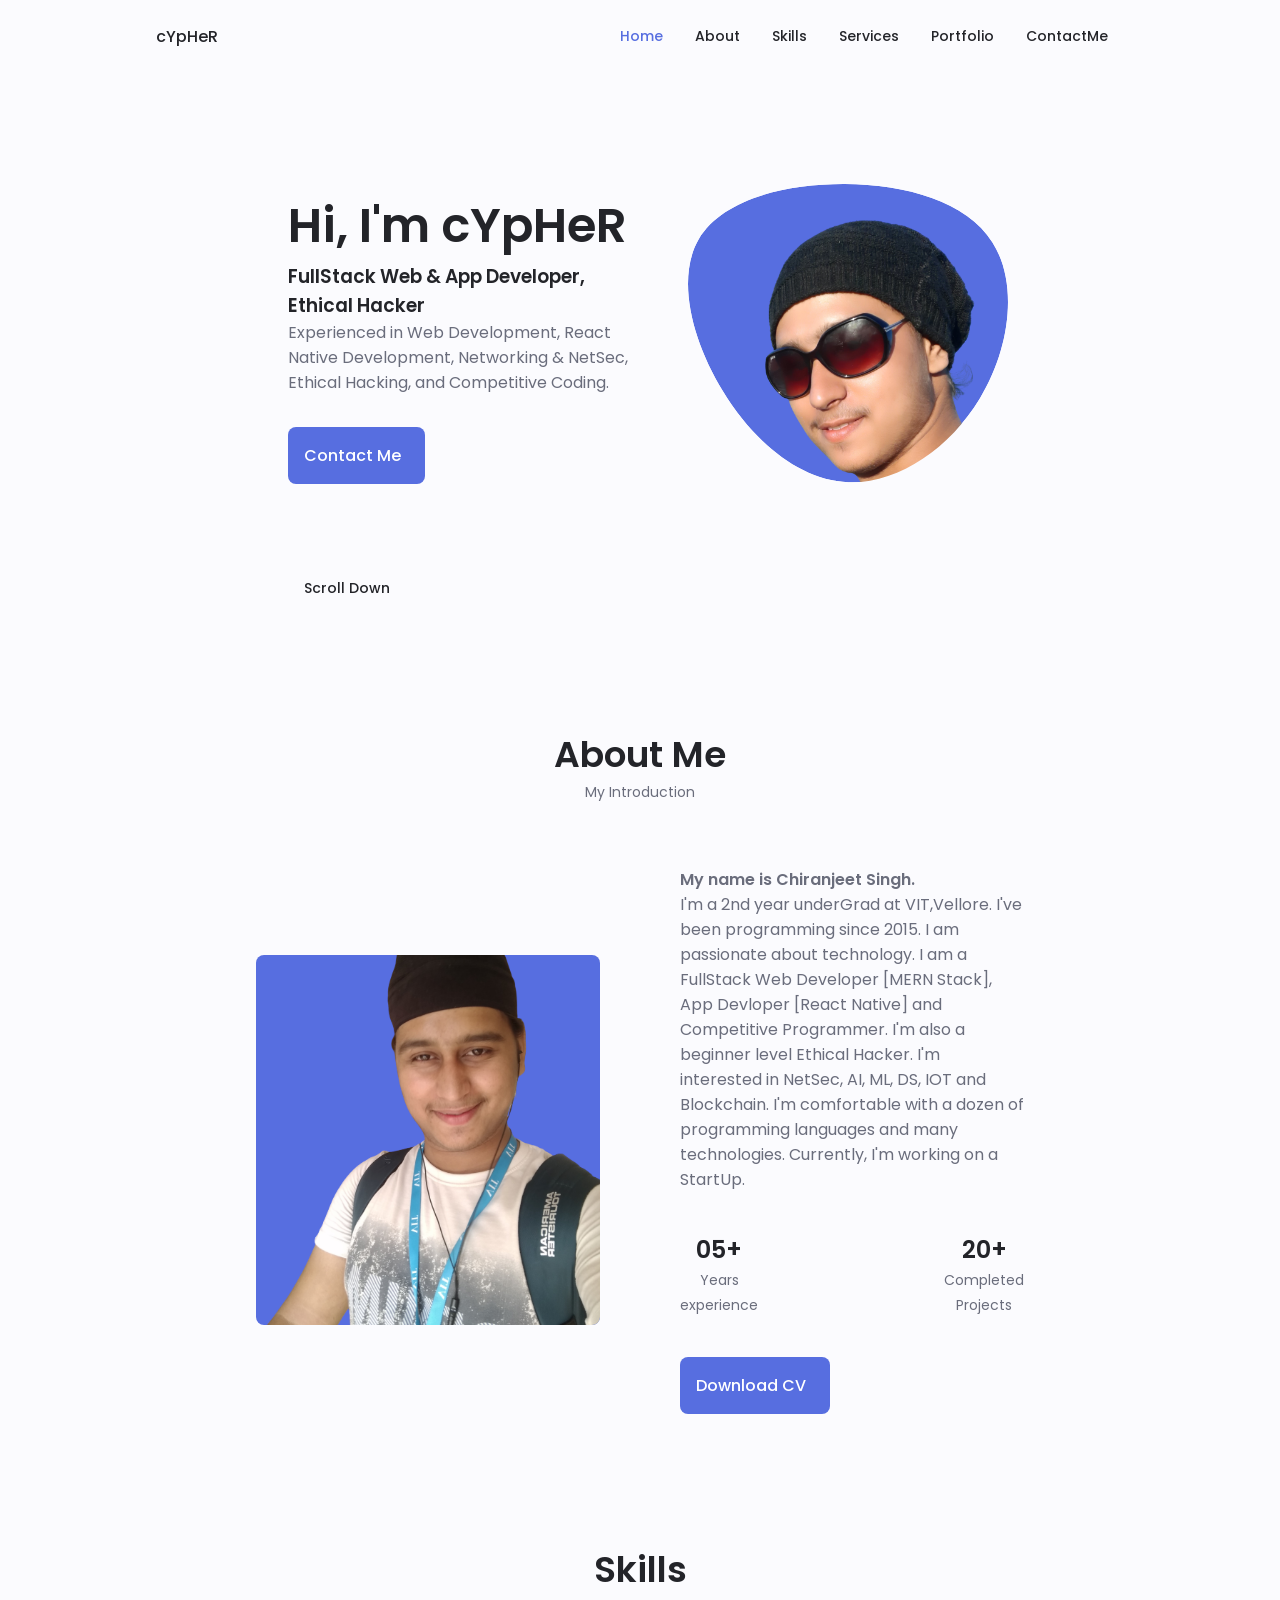
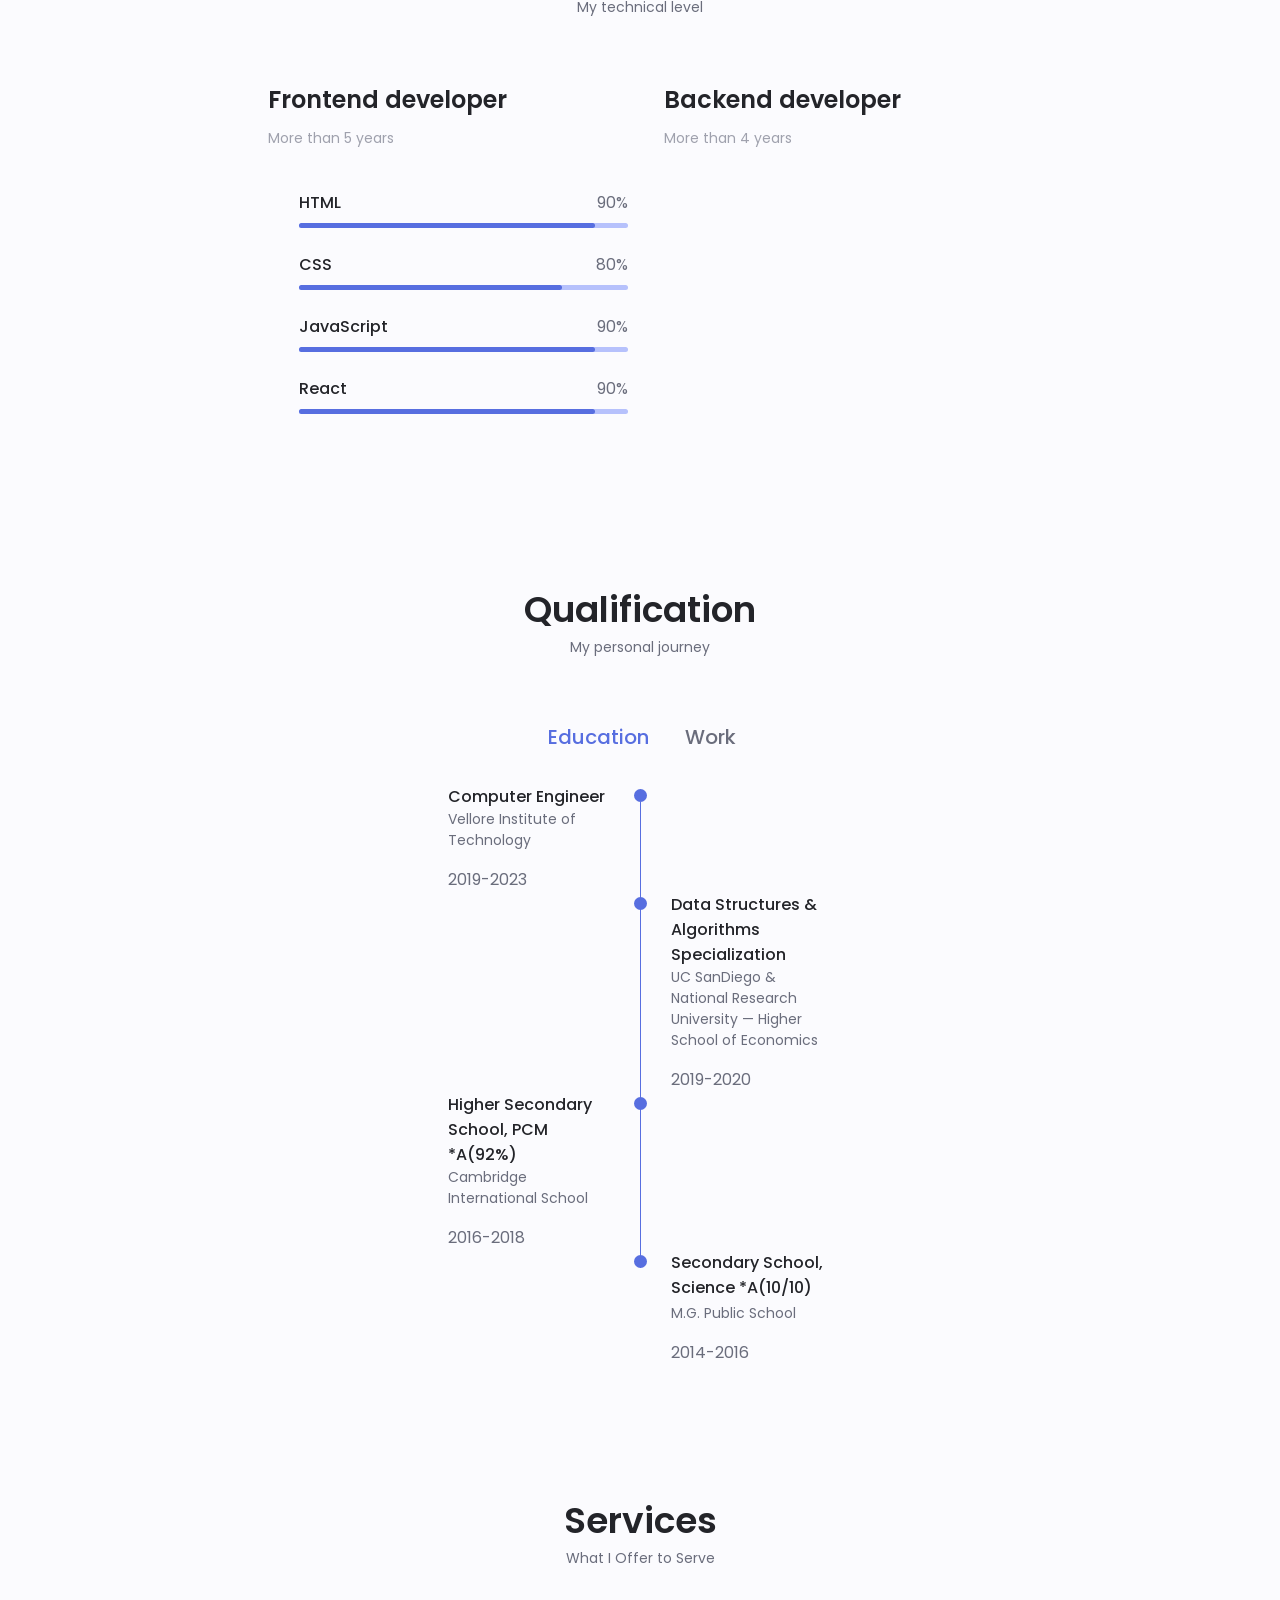
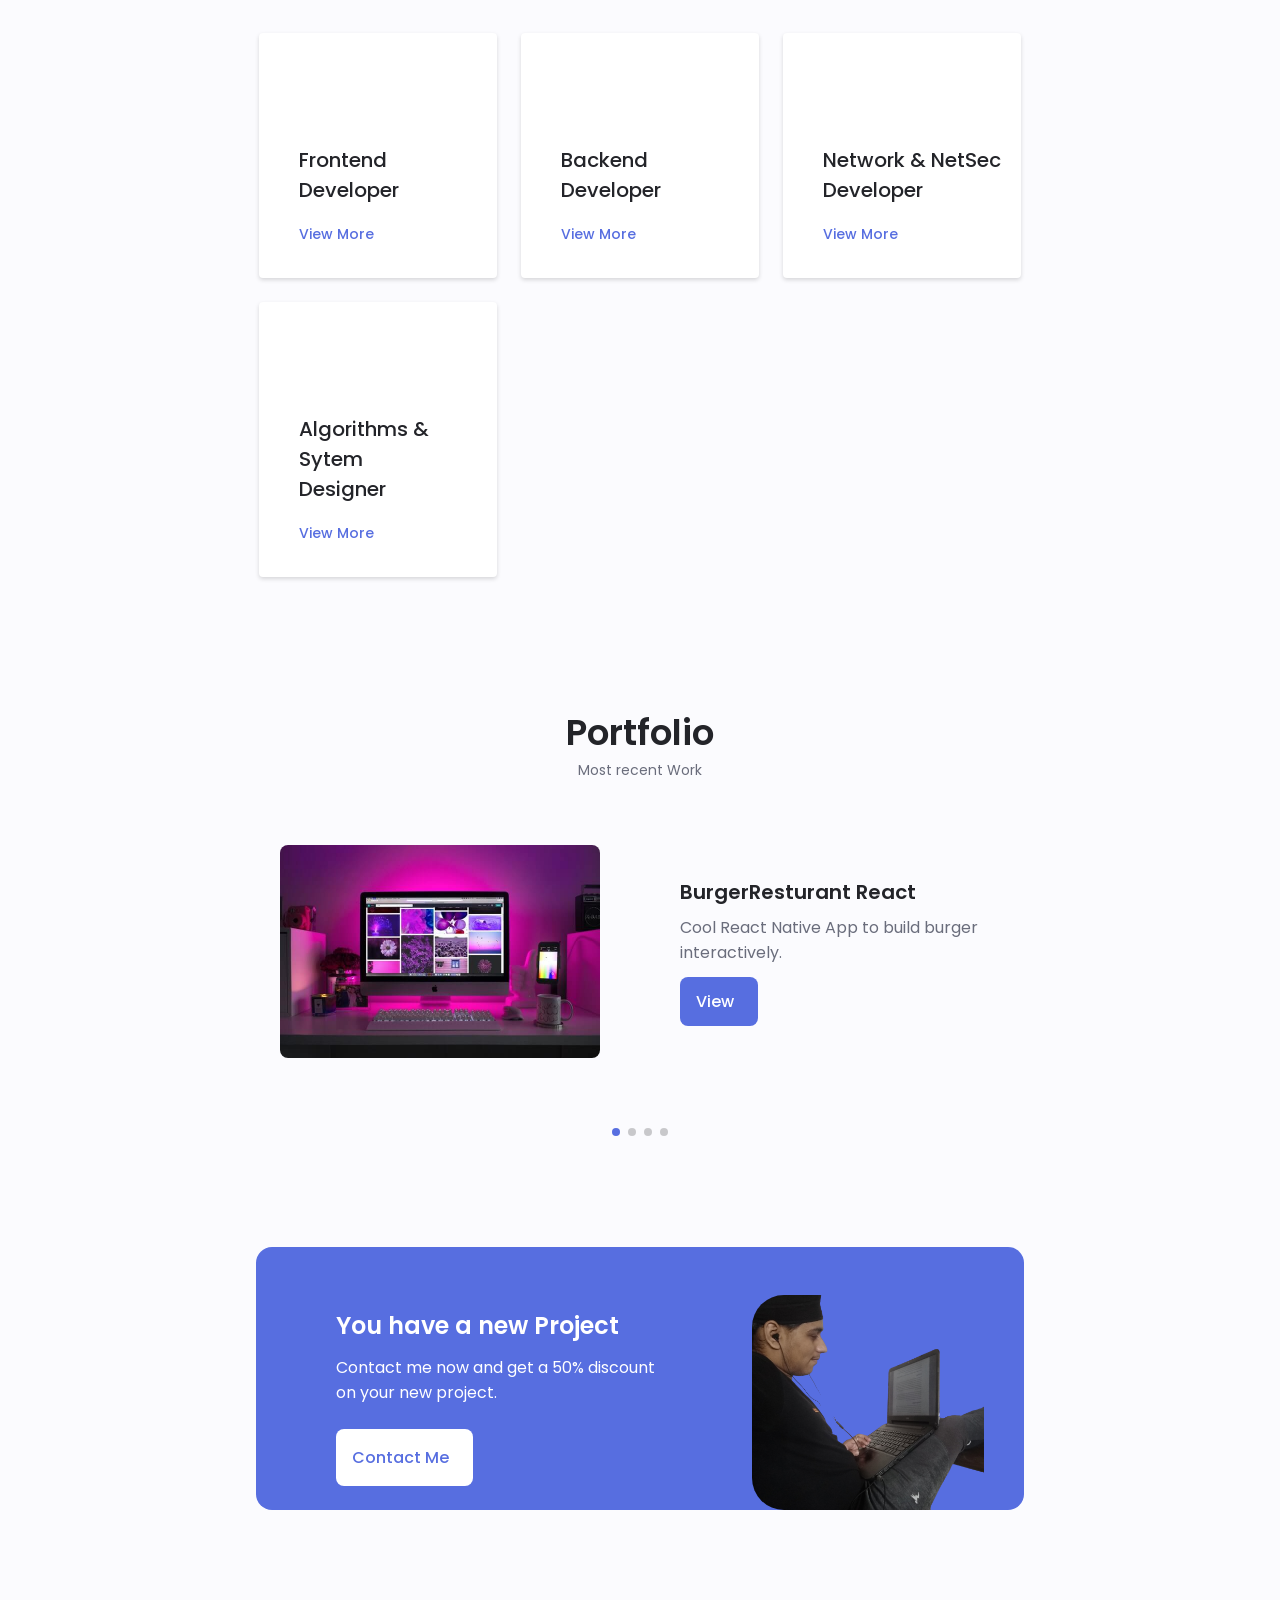
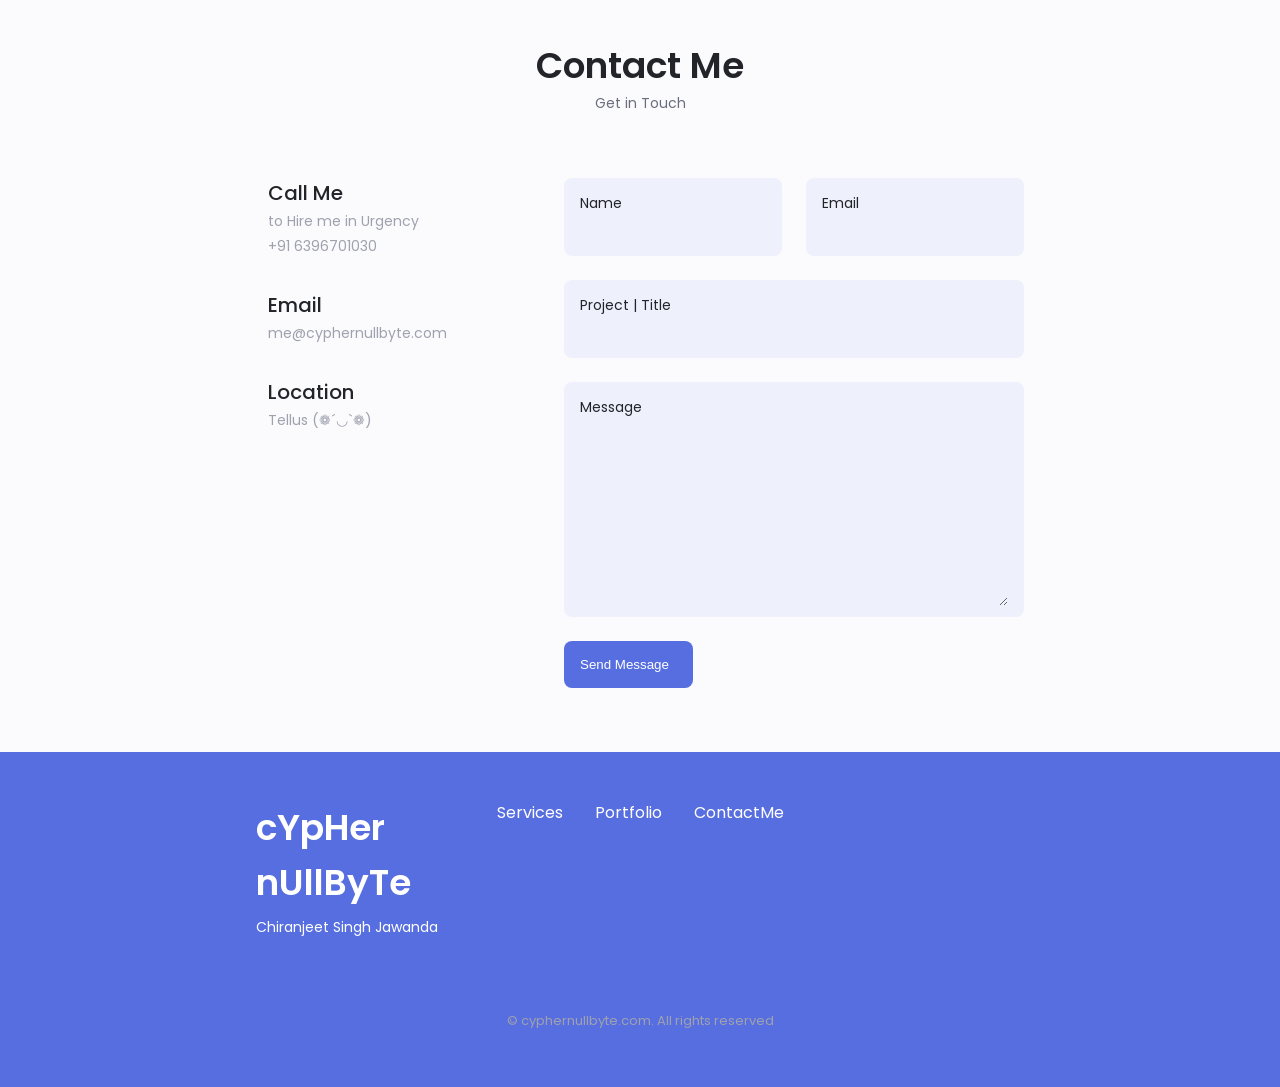
==== commit 50a5faba: "Updates minified fixes" ====
--- a/index.html
+++ b/index.html
@@ -1 +1,2 @@
-<!DOCTYPE html><html lang="en"><head><meta charset="UTF-8"><meta name="viewport" content="width=device-width, initial-scale=1.0"><link rel="icon" href="assets//img/perfil.png"><link rel="stylesheet" href="https://unicons.iconscout.com/release/v4.0.0/css/line.css"><link rel="stylesheet" href="assets/css/swiper-bundle.min.css"><link rel="stylesheet" href="assets/css/styles.min.css"><title>cYpHeR | CS Jawanda</title></head><body> <header class="header" id="header"> <nav class="nav container"> <a href="https://cyphernullbyte.com" class="nav__logo">cYpHeR</a><div class="nav__menu" id="nav-menu"><ul class="nav__list grid"><li class="nav__item"> <a href="#home" class="nav__link active-link"> <i class="uil uil-estate nav__icon"></i> Home </a></li><li class="nav__item"> <a href="#about" class="nav__link"> <i class="uil uil-user nav__icon"></i> About </a></li><li class="nav__item"> <a href="#skills" class="nav__link"> <i class="uil uil-file-alt nav__icon"></i> Skills </a></li><li class="nav__item"> <a href="#services" class="nav__link"> <i class="uil uil-briefcase-alt nav__icon"></i> Services </a></li><li class="nav__item"> <a href="#portfolio" class="nav__link"> <i class="uil uil-scenery nav__icon"></i> Portfolio </a></li><li class="nav__item"> <a href="#contact" class="nav__link"> <i class="uil uil-message nav__icon"></i> ContactMe </a></li></ul> <i class="uil uil-times nav__close" id="nav-close"></i></div><div class="nav__btns"><div> <i class="uil uil-moon change-theme" id="theme-button"></i></div><div class="nav__toggle" id="nav-toggle"> <i class="uil uil-apps"></i></div></div> </nav> </header> <main class="main"> <section class="home section" id="home"><div class="home__container container grid"><div class="home__content grid"><div class="home__social"> <a href="https://www.linkedin.com/in/cs-jawanda/" class="home__social-icon" target="_blank"> <i class="uil uil-linkedin-alt"></i> </a> <a href="mailto:me@cyphernullbyte.com" class="home__social-icon" target="_blank"> <i class="uil uil-envelope"></i> </a> <a href="https://github.com/cypher-nullbyte" class="home__social-icon" target="_blank"> <i class="uil uil-github-alt"></i> </a></div><div class="home__img"> <svg class="home__blob" viewBox="0 0 200 187" xmlns="http://www.w3.org/2000/svg" xmlns:xlink="http://www.w3.org/1999/xlink"> <mask id="mask0" mask-type="alpha"> <path d="M190.312 36.4879C206.582 62.1187 201.309 102.826 182.328 134.186C163.346 165.547 130.807 187.559 100.226 186.353C69.6454 185.297 41.0228 161.023 21.7403 129.362C2.45775 97.8511 -7.48481 59.1033 6.67581 34.5279C20.9871 10.1032 59.7028 -0.149132 97.9666 0.00163737C136.23 0.303176 174.193 10.857 190.312 36.4879Z"/> </mask> <g mask="url(#mask0)"> <path d="M190.312 36.4879C206.582 62.1187 201.309 102.826 182.328 134.186C163.346 165.547 130.807 187.559 100.226 186.353C69.6454 185.297 41.0228 161.023 21.7403 129.362C2.45775 97.8511 -7.48481 59.1033 6.67581 34.5279C20.9871 10.1032 59.7028 -0.149132 97.9666 0.00163737C136.23 0.303176 174.193 10.857 190.312 36.4879Z"/> <image class="home__blob-img" x="12" y="18" xlink:href="assets/img/perfil.png"/> </g> </svg></div><div class="home__data"><h1 class="home__title"> Hi, I'm cYpHeR</h1><h3> FullStack Web & App Developer, Ethical Hacker</h3><p class="home__description">Experienced in Web Development, React Native Development, Networking & NetSec, Ethical Hacking, and Competitive Coding.</p> <a href="#contact" class="button button--flex"> Contact Me<i class="uil uil-message button__icon"></i> </a></div></div><div class="home__scroll"> <a href="#about" class="home__scroll-button button--flex"> <i class="uil uil-mouse-alt home__scroll-mouse"></i> <span class="home__scroll-name">Scroll Down</span> <i class="uil uil-arrow-down home__scroll-arrow"></i> </a></div></div> </section> <section class="about section" id="about"><h2 class="section__title">About Me</h2> <span class="section__subtitle">My Introduction</span><div class="about__container container grid"> <img src="assets/img/about2.png" alt="" class="about__img"><div class="about__data"> <span class="about__subtitle">My name is Chiranjeet Singh.</span><p class="about__description"> I'm a 2nd year underGrad at VIT,Vellore. I've been programming since 2015. I am passionate about technology. I am a FullStack Web Developer [MERN Stack], App Devloper [React Native] and Competitive Programmer. I'm also a beginner level Ethical Hacker. I'm interested in NetSec, AI, ML, DS, IOT and Blockchain. I'm comfortable with a dozen of programming languages and many technologies. Currently, I'm working on a StartUp.</p><div class="about__info"><div> <span class="about__info-title">05+</span> <span class="about__info-name">Years <br> experience</span></div><div> <span class="about__info-title">20+</span> <span class="about__info-name">Completed <br> Projects</span></div></div><div class="about__buttons"> <a href="assets/pdf/cv.pdf" class="button button--flex" target="_blank"> Download CV<i class="uil uil-download-alt button__icon"></i> </a></div></div></div> </section> <section class="skills section" id="skills"><h2 class="section__title">Skills</h2> <span class="section__subtitle">My technical level</span><div class="skills__container container grid"><div class="skills__content skills__open"><div class="skills__header"> <i class="uil uil-brackets-curly skills__icon"></i><div><h1 class="skills__titles">Frontend developer</h1> <span class="skills__subtitle">More than 5 years</span></div> <i class="uil uil-angle-down skills__arrow"></i></div><div class="skills__list grid"><div class="skills__data"><div class="skills__titles"><h3 class="skills__name">HTML</h3> <span class="skills__number">90%</span></div><div class="skills__bar"> <span class="skills__percentage skills__html"></span></div></div><div class="skills__data"><div class="skills__titles"><h3 class="skills__name">CSS</h3> <span class="skills__number">80%</span></div><div class="skills__bar"> <span class="skills__percentage skills__css"></span></div></div><div class="skills__data"><div class="skills__titles"><h3 class="skills__name">JavaScript</h3> <span class="skills__number">90%</span></div><div class="skills__bar"> <span class="skills__percentage skills__js"></span></div></div><div class="skills__data"><div class="skills__titles"><h3 class="skills__name">React</h3> <span class="skills__number">90%</span></div><div class="skills__bar"> <span class="skills__percentage skills__react"></span></div></div></div></div><div class="skills__content skills__close"><div class="skills__header"> <i class="uil uil-server-network skills__icon"></i><div><h1 class="skills__titles">Backend developer</h1> <span class="skills__subtitle">More than 4 years</span></div> <i class="uil uil-angle-down skills__arrow"></i></div><div class="skills__list grid"><div class="skills__data"><div class="skills__titles"><h3 class="skills__name">PHP</h3> <span class="skills__number">60%</span></div><div class="skills__bar"> <span class="skills__percentage skills__php"></span></div></div><div class="skills__data"><div class="skills__titles"><h3 class="skills__name">Node Js</h3> <span class="skills__number">80%</span></div><div class="skills__bar"> <span class="skills__percentage skills__node"></span></div></div><div class="skills__data"><div class="skills__titles"><h3 class="skills__name">Firebase</h3> <span class="skills__number">70%</span></div><div class="skills__bar"> <span class="skills__percentage skills__firebase"></span></div></div><div class="skills__data"><div class="skills__titles"><h3 class="skills__name">Mongo DB</h3> <span class="skills__number">70%</span></div><div class="skills__bar"> <span class="skills__percentage skills__mongo"></span></div></div></div></div></div> </section> <section class="qualification section"><h2 class="section__title">Qualification</h2> <span class="section__subtitle">My personal journey</span><div class="qualificaion__container container"><div class="qualification__tabs"><div class="qualification__button button--flex qualification__active" data-target="#education"> <i class="uil uil-graduation-cap qualification__icon"></i> Education</div><div class="qualification__button button--flex" data-target="#work"> <i class="uil uil-briefcase-alt qualification__icon"></i> Work</div></div><div class="qualification__sections"><div class="qualification__content qualification__active" data-content id="education"><div class="qualification__data"><div><h3 class="qualification__title">Computer Engineer</h3> <span class="qualification__subtitle">Vellore Institute of Technology</span><div class="qualification___calendar"> <i class="uil uil-calendar-alt"></i> 2019-2023</div></div><div> <span class="qualification__rounder"></span> <span class="qualification__line"></span></div></div><div class="qualification__data"><div></div><div> <span class="qualification__rounder"></span> <span class="qualification__line"></span></div><div><h3 class="qualification__title">Data Structures & Algorithms Specialization</h3> <span class="qualification__subtitle"> UC SanDiego & National Research University — Higher School of Economics </span><div class="qualification___calendar"> <i class="uil uil-calendar-alt"></i> 2019-2020</div></div></div><div class="qualification__data"><div><h3 class="qualification__title">Higher Secondary School, PCM *A(92%)</h3> <span class="qualification__subtitle">Cambridge International School</span><div class="qualification___calendar"> <i class="uil uil-calendar-alt"></i> 2016-2018</div></div><div> <span class="qualification__rounder"></span> <span class="qualification__line"></span></div></div><div class="qualification__data"><div></div><div> <span class="qualification__rounder"></span></div><div><h3 class="qualification__title">Secondary School, Science *A(10/10)</h3> <span class="qualification__subtitle"> M.G. Public School </span><div class="qualification___calendar"> <i class="uil uil-calendar-alt"></i> 2014-2016</div></div></div></div><div class="qualification__content" data-content id="work"><div class="qualification__data"><div><h3 class="qualification__title">Web Developer & Designer</h3> <span class="qualification__subtitle">cyphernullbyte.com</span><div class="qualification___calendar"> <i class="uil uil-calendar-alt"></i> 2021-XXXX</div></div><div> <span class="qualification__rounder"></span> <span class="qualification__line"></span></div></div><div class="qualification__data"><div></div><div> <span class="qualification__rounder"></span> <span class="qualification__line"></span></div><div><h3 class="qualification__title">Core Committe Technical Member</h3> <span class="qualification__subtitle">Sigma Xi, VIT Vellore</span><div class="qualification___calendar"> <i class="uil uil-calendar-alt"></i> 2019-2020</div></div></div><div class="qualification__data"><div><h3 class="qualification__title">Founder & CTO</h3> <span class="qualification__subtitle">cYpHer.Inc<br>[in-progress]</span><div class="qualification___calendar"> <i class="uil uil-calendar-alt"></i> 2021-XXXX</div></div><div> <span class="qualification__rounder"></span></div></div></div></div></div> </section> <section class="services section" id="services"><h2 class="section__title">Services</h2> <span class="section__subtitle">What I Offer to Serve</span><div class="services__container container grid"><div class="services__content"><div> <i class="uil uil-web-grid services__icon"></i><h3 class="services__title">Frontend<br>Developer</h3></div> <span class="button button--flex button--small button--link services__button"> View More <i class="uil uil-arrow-right button__icon"></i> </span><div class="services__modal"><div class="services__modal-content"><h4 class="services__modal-title">Frontend Developer</h4> <i class="uil uil-times services__modal-close"></i><ul class="services__modal-services grid"><li class="services__modal-service"> <i class="uil uil-check-circle services__modal-icon"></i><p>Developing the User Interface.</p></li><li class="services__modal-service"> <i class="uil uil-check-circle services__modal-icon"></i><p>React Application</p></li><li class="services__modal-service"> <i class="uil uil-check-circle services__modal-icon"></i><p>Next Application</p></li><li class="services__modal-service"> <i class="uil uil-check-circle services__modal-icon"></i><p>Rest as well as GraphQL API</p></li></ul></div></div></div><div class="services__content"><div> <i class="uil uil-arrow services__icon"></i><h3 class="services__title">Backend<br>Developer</h3></div> <span class="button button--flex button--small button--link services__button"> View More <i class="uil uil-arrow-right button__icon"></i> </span><div class="services__modal"><div class="services__modal-content"><h4 class="services__modal-title">Backend Developer</h4> <i class="uil uil-times services__modal-close"></i><ul class="services__modal-services grid"><li class="services__modal-service"> <i class="uil uil-check-circle services__modal-icon"></i><p>Database: Sql as well as NoSql</p></li><li class="services__modal-service"> <i class="uil uil-check-circle services__modal-icon"></i><p>Node.Js, Django, PHP Available</p></li><li class="services__modal-service"> <i class="uil uil-check-circle services__modal-icon"></i><p>Advanced Authentication available.</p></li></ul></div></div></div><div class="services__content"><div> <i class="uil uil-arrow services__icon"></i><h3 class="services__title">Network & NetSec<br>Developer</h3></div> <span class="button button--flex button--small button--link services__button"> View More <i class="uil uil-arrow-right button__icon"></i> </span><div class="services__modal"><div class="services__modal-content"><h4 class="services__modal-title">Network & NetSec Developer</h4> <i class="uil uil-times services__modal-close"></i><ul class="services__modal-services grid"><li class="services__modal-service"> <i class="uil uil-check-circle services__modal-icon"></i><p>Can code servers from scratch.</p></li><li class="services__modal-service"> <i class="uil uil-check-circle services__modal-icon"></i><p>Security Services (Ethical Hacking) available</p></li></ul></div></div></div><div class="services__content"><div> <i class="uil uil-pen services__icon"></i><h3 class="services__title">Algorithms & Sytem<br>Designer</h3></div> <span class="button button--flex button--small button--link services__button"> View More <i class="uil uil-arrow-right button__icon"></i> </span><div class="services__modal"><div class="services__modal-content"><h4 class="services__modal-title">Algorithms & Sytem Designer</h4> <i class="uil uil-times services__modal-close"></i><ul class="services__modal-services grid"><li class="services__modal-service"> <i class="uil uil-check-circle services__modal-icon"></i><p>Give any real world problem.</p></li><li class="services__modal-service"> <i class="uil uil-check-circle services__modal-icon"></i><p>Algorithm Design & Code Available.</p></li><li class="services__modal-service"> <i class="uil uil-check-circle services__modal-icon"></i><p>System Design Available.</p></li><li class="services__modal-service"> <i class="uil uil-check-circle services__modal-icon"></i><p>AI, ML, DS, DL Problem Solutions Availabe.</p></li></ul></div></div></div></div> </section> <section class="portfolio section" id="portfolio"><h2 class="section__title">Portfolio</h2> <span class="section__subtitle">Most recent Work</span><div class="portfolio__container container swiper-container"><div class="swiper-wrapper"><div class="portfolio__content grid swiper-slide"> <img src="assets/img/portfolio1.jpg" alt="" class="portfolio__img"><div class="portfolio__data"><h3 class="portfolio__title">BurgerResturant React</h3><p class="portfolio__description">Cool React Native App to build burger interactively.</p> <a href="https://github.com/cypher-nullbyte/BurgerResturant" class="button button--flex button--small portfolio__button"> View <i class="uil uil-arrow-right button__icon "></i> </a></div></div><div class="portfolio__content grid swiper-slide"> <img src="assets/img/advanced-multimedia-obfuscation.jpg" alt="" class="portfolio__img"><div class="portfolio__data"><h3 class="portfolio__title">Advanced Multimedia Obfuscation</h3><p class="portfolio__description">Used Visual Cryptography and LSB Steganography together.</p> <a href="https://github.com/cypher-nullbyte/Advanced-Multimedia-Obfuscation" class="button button--flex button--small portfolio__button"> View <i class="uil uil-arrow-right button__icon "></i> </a></div></div><div class="portfolio__content grid swiper-slide"> <img src="assets/img/portfolio3.jpg" alt="" class="portfolio__img"><div class="portfolio__data"><h3 class="portfolio__title">ShopIn</h3><p class="portfolio__description">Amazon.com Motivated Replica. Demo Link available soon...</p> <a href="#protfolio" class="button button--flex button--small portfolio__button"> Demo <i class="uil uil-arrow-right button__icon "></i> </a></div></div><div class="portfolio__content grid swiper-slide"> <img src="assets/img/the-meals-app.jpeg" alt="" class="portfolio__img"><div class="portfolio__data"><h3 class="portfolio__title">The Meals App</h3><p class="portfolio__description">React Native Application for Recipes with basic features like lactose, gluten, vegan filters</p> <a href="https://github.com/cypher-nullbyte/the-meals-app" class="button button--flex button--small portfolio__button"> View <i class="uil uil-arrow-right button__icon "></i> </a></div></div></div><div class="swiper-button-next"> <i class="uil uil-angle-right-b swiper-portfolio-icon"></i></div><div class="swiper-button-prev"> <i class="uil uil-angle-left-b swiper-portfolio-icon"></i></div><div class="swiper-pagination"></div></div> </section> <section class="project section"><div class="project__bg"><div class="project__container container grid"><div class="project__data"><h2 class="project__title">You have a new Project</h2><p class="project__description"> Contact me now and get a 50% discount on your new project.</p> <a href="#contact" class="button button--flex button--white"> Contact Me <i class="uil uil-message project__icon button__icon"></i> </a></div> <img src="assets/img/project.png" alt="" class="project__img"></div></div></section> <section class="contact section" id="contact"><h2 class="section__title">Contact Me</h2> <span class="section__subtitle">Get in Touch</span><div class="contact__container container grid"><div><div class="contact__information"> <i class="uil uil-phone contact__icon"></i><div><h3 class="contact__title">Call Me</h3> <span class="contact__subtitle">to Hire me in Urgency<br>+91 6396701030</span></div></div><div class="contact__information"> <i class="uil uil-envelope contact__icon"></i><div><h3 class="contact__title">Email</h3> <span class="contact__subtitle">me@cyphernullbyte.com</span></div></div><div class="contact__information"> <i class="uil uil-map-marker contact__icon"></i><div><h3 class="contact__title">Location</h3> <span class="contact__subtitle">Tellus (❁´◡`❁)</span></div></div></div><form action="https://formspree.io/f/mlealbjd" class="contact__form grid" id="my_form" method="POST"><div class="contact__inputs grid"><div class="contact__content"> <label for="name" class="contact__label">Name</label> <input type="text" name="name" id="name" class="contact__input" required></div><div class="contact__content"> <label for="email" class="contact__label">Email</label> <input type="email" name="email" id="email" class="contact__input" required></div></div><div class="contact__content"> <label for="project" class="contact__label">Project | Title</label> <input type="text" id="project" name="project" class="contact__input" required></div><div class="contact__content"> <label for="message" class="contact__label">Message</label><textarea name="message" name="message" id="message" cols="0" rows="7" class="contact__input" required></textarea></div><div> <button type="submit" class="button button--flex" style="cursor: pointer;"> Send Message <i class="uil uil-message button__icon"></i> </button></div></form></div> </section> </main> <footer class="footer"><div class="footer__bg"><div class="footer__container container grid"><div><h1 class="footer__title">cYpHer nUllByTe</h1> <span class="footer__subtitle">Chiranjeet Singh Jawanda</span></div><ul class="footer__links"><li> <a href="#services" class="footer__link">Services</a></li><li> <a href="#portfolio" class="footer__link">Portfolio</a></li><li> <a href="#contact" class="footer__link">ContactMe</a></li></ul><div class="footer__socials"> <a href="https://www.linkedin.com/in/cs-jawanda/" class="footer__social" target="_blank"> <i class="uil uil-linkedin-alt"></i> </a> <a href="mailto:me@cyphernullbyte.com" class="footer__social" target="_blank"> <i class="uil uil-envelope"></i> </a> <a href="https://github.com/cypher-nullbyte" class="footer__social" target="_blank"> <i class="uil uil-github-alt"></i> </a></div></div><p class="footer__copy">&#169; cyphernullbyte.com. All rights reserved</p></div> </footer> <a href="#home" class="scrollup" id="scroll-up"> <i class="uil uil-arrow-up scrollup__icon"></i> </a> <script src="assets/js/swiper-bundle.min.js"></script> <script src="assets/js/main.js"></script> </body></html>+<!DOCTYPE html><html lang="en"><head><meta charset="UTF-8"><meta name="viewport" content="width=device-width, initial-scale=1.0"><link rel="icon" href="assets//img/perfil.png"><link rel="stylesheet" href="https://unicons.iconscout.com/release/v4.0.0/css/line.css"><link rel="stylesheet" href="assets/css/swiper-bundle.min.css"><link rel="stylesheet" href="assets/css/styles.min.css"><title>cYpHeR | CS Jawanda</title></head>
+<body> <header class="header" id="header"> <nav class="nav container"> <a href="https://cyphernullbyte.com" class="nav__logo">cYpHeR</a><div class="nav__menu" id="nav-menu"><ul class="nav__list grid"><li class="nav__item"> <a href="#home" class="nav__link active-link"> <i class="uil uil-estate nav__icon"></i> Home </a></li><li class="nav__item"> <a href="#about" class="nav__link"> <i class="uil uil-user nav__icon"></i> About </a></li><li class="nav__item"> <a href="#skills" class="nav__link"> <i class="uil uil-file-alt nav__icon"></i> Skills </a></li><li class="nav__item"> <a href="#services" class="nav__link"> <i class="uil uil-briefcase-alt nav__icon"></i> Services </a></li><li class="nav__item"> <a href="#portfolio" class="nav__link"> <i class="uil uil-scenery nav__icon"></i> Portfolio </a></li><li class="nav__item"> <a href="#contact" class="nav__link"> <i class="uil uil-message nav__icon"></i> ContactMe </a></li></ul> <i class="uil uil-times nav__close" id="nav-close"></i></div><div class="nav__btns"><div> <i class="uil uil-moon change-theme" id="theme-button"></i></div><div class="nav__toggle" id="nav-toggle"> <i class="uil uil-apps"></i></div></div> </nav> </header> <main class="main"> <section class="home section" id="home"><div class="home__container container grid"><div class="home__content grid"><div class="home__social"> <a href="https://www.linkedin.com/in/cs-jawanda/" class="home__social-icon" target="_blank"> <i class="uil uil-linkedin-alt"></i> </a> <a href="mailto:me@cyphernullbyte.com" class="home__social-icon" target="_blank"> <i class="uil uil-envelope"></i> </a> <a href="https://github.com/cypher-nullbyte" class="home__social-icon" target="_blank"> <i class="uil uil-github-alt"></i> </a></div><div class="home__img"> <svg class="home__blob" viewBox="0 0 200 187" xmlns="http://www.w3.org/2000/svg" xmlns:xlink="http://www.w3.org/1999/xlink"> <mask id="mask0" mask-type="alpha"> <path d="M190.312 36.4879C206.582 62.1187 201.309 102.826 182.328 134.186C163.346 165.547 130.807 187.559 100.226 186.353C69.6454 185.297 41.0228 161.023 21.7403 129.362C2.45775 97.8511 -7.48481 59.1033 6.67581 34.5279C20.9871 10.1032 59.7028 -0.149132 97.9666 0.00163737C136.23 0.303176 174.193 10.857 190.312 36.4879Z"/> </mask> <g mask="url(#mask0)"> <path d="M190.312 36.4879C206.582 62.1187 201.309 102.826 182.328 134.186C163.346 165.547 130.807 187.559 100.226 186.353C69.6454 185.297 41.0228 161.023 21.7403 129.362C2.45775 97.8511 -7.48481 59.1033 6.67581 34.5279C20.9871 10.1032 59.7028 -0.149132 97.9666 0.00163737C136.23 0.303176 174.193 10.857 190.312 36.4879Z"/> <image class="home__blob-img" x="12" y="18" xlink:href="assets/img/perfil.png"/> </g> </svg></div><div class="home__data"><h1 class="home__title"> Hi, I'm cYpHeR</h1><h3> FullStack Web & App Developer, Ethical Hacker</h3><p class="home__description">Experienced in Web Development, React Native Development, Networking & NetSec, Ethical Hacking, and Competitive Coding.</p> <a href="#contact" class="button button--flex"> Contact Me<i class="uil uil-message button__icon"></i> </a></div></div><div class="home__scroll"> <a href="#about" class="home__scroll-button button--flex"> <i class="uil uil-mouse-alt home__scroll-mouse"></i> <span class="home__scroll-name">Scroll Down</span> <i class="uil uil-arrow-down home__scroll-arrow"></i> </a></div></div> </section> <section class="about section" id="about"><h2 class="section__title">About Me</h2> <span class="section__subtitle">My Introduction</span><div class="about__container container grid"> <img src="assets/img/about2.png" alt="" class="about__img"><div class="about__data"> <span class="about__subtitle">My name is Chiranjeet Singh.</span><p class="about__description"> I'm a 2nd year underGrad at VIT,Vellore. I've been programming since 2015. I am passionate about technology. I am a FullStack Web Developer [MERN Stack], App Devloper [React Native] and Competitive Programmer. I'm also a beginner level Ethical Hacker. I'm interested in NetSec, AI, ML, DS, IOT and Blockchain. I'm comfortable with a dozen of programming languages and many technologies. Currently, I'm working on a StartUp.</p><div class="about__info"><div> <span class="about__info-title">05+</span> <span class="about__info-name">Years <br> experience</span></div><div> <span class="about__info-title">20+</span> <span class="about__info-name">Completed <br> Projects</span></div></div><div class="about__buttons"> <a href="assets/pdf/cv.pdf" class="button button--flex" target="_blank"> Download CV<i class="uil uil-download-alt button__icon"></i> </a></div></div></div> </section> <section class="skills section" id="skills"><h2 class="section__title">Skills</h2> <span class="section__subtitle">My technical level</span><div class="skills__container container grid"><div class="skills__content skills__open"><div class="skills__header"> <i class="uil uil-brackets-curly skills__icon"></i><div><h1 class="skills__titles">Frontend developer</h1> <span class="skills__subtitle">More than 5 years</span></div> <i class="uil uil-angle-down skills__arrow"></i></div><div class="skills__list grid"><div class="skills__data"><div class="skills__titles"><h3 class="skills__name">HTML</h3> <span class="skills__number">90%</span></div><div class="skills__bar"> <span class="skills__percentage skills__html"></span></div></div><div class="skills__data"><div class="skills__titles"><h3 class="skills__name">CSS</h3> <span class="skills__number">80%</span></div><div class="skills__bar"> <span class="skills__percentage skills__css"></span></div></div><div class="skills__data"><div class="skills__titles"><h3 class="skills__name">JavaScript</h3> <span class="skills__number">90%</span></div><div class="skills__bar"> <span class="skills__percentage skills__js"></span></div></div><div class="skills__data"><div class="skills__titles"><h3 class="skills__name">React</h3> <span class="skills__number">90%</span></div><div class="skills__bar"> <span class="skills__percentage skills__react"></span></div></div></div></div><div class="skills__content skills__close"><div class="skills__header"> <i class="uil uil-server-network skills__icon"></i><div><h1 class="skills__titles">Backend developer</h1> <span class="skills__subtitle">More than 4 years</span></div> <i class="uil uil-angle-down skills__arrow"></i></div><div class="skills__list grid"><div class="skills__data"><div class="skills__titles"><h3 class="skills__name">PHP</h3> <span class="skills__number">60%</span></div><div class="skills__bar"> <span class="skills__percentage skills__php"></span></div></div><div class="skills__data"><div class="skills__titles"><h3 class="skills__name">Node Js</h3> <span class="skills__number">80%</span></div><div class="skills__bar"> <span class="skills__percentage skills__node"></span></div></div><div class="skills__data"><div class="skills__titles"><h3 class="skills__name">Firebase</h3> <span class="skills__number">70%</span></div><div class="skills__bar"> <span class="skills__percentage skills__firebase"></span></div></div><div class="skills__data"><div class="skills__titles"><h3 class="skills__name">Mongo DB</h3> <span class="skills__number">70%</span></div><div class="skills__bar"> <span class="skills__percentage skills__mongo"></span></div></div></div></div></div> </section> <section class="qualification section"><h2 class="section__title">Qualification</h2> <span class="section__subtitle">My personal journey</span><div class="qualificaion__container container"><div class="qualification__tabs"><div class="qualification__button button--flex qualification__active" data-target="#education"> <i class="uil uil-graduation-cap qualification__icon"></i> Education</div><div class="qualification__button button--flex" data-target="#work"> <i class="uil uil-briefcase-alt qualification__icon"></i> Work</div></div><div class="qualification__sections"><div class="qualification__content qualification__active" data-content id="education"><div class="qualification__data"><div><h3 class="qualification__title">Computer Engineer</h3> <span class="qualification__subtitle">Vellore Institute of Technology</span><div class="qualification___calendar"> <i class="uil uil-calendar-alt"></i> 2019-2023</div></div><div> <span class="qualification__rounder"></span> <span class="qualification__line"></span></div></div><div class="qualification__data"><div></div><div> <span class="qualification__rounder"></span> <span class="qualification__line"></span></div><div><h3 class="qualification__title">Data Structures & Algorithms Specialization</h3> <span class="qualification__subtitle"> UC SanDiego & National Research University — Higher School of Economics </span><div class="qualification___calendar"> <i class="uil uil-calendar-alt"></i> 2019-2020</div></div></div><div class="qualification__data"><div><h3 class="qualification__title">Higher Secondary School, PCM *A(92%)</h3> <span class="qualification__subtitle">Cambridge International School</span><div class="qualification___calendar"> <i class="uil uil-calendar-alt"></i> 2016-2018</div></div><div> <span class="qualification__rounder"></span> <span class="qualification__line"></span></div></div><div class="qualification__data"><div></div><div> <span class="qualification__rounder"></span></div><div><h3 class="qualification__title">Secondary School, Science *A(10/10)</h3> <span class="qualification__subtitle"> M.G. Public School </span><div class="qualification___calendar"> <i class="uil uil-calendar-alt"></i> 2014-2016</div></div></div></div><div class="qualification__content" data-content id="work"><div class="qualification__data"><div><h3 class="qualification__title">Web Developer & Designer</h3> <span class="qualification__subtitle">cyphernullbyte.com</span><div class="qualification___calendar"> <i class="uil uil-calendar-alt"></i> 2021-XXXX</div></div><div> <span class="qualification__rounder"></span> <span class="qualification__line"></span></div></div><div class="qualification__data"><div></div><div> <span class="qualification__rounder"></span> <span class="qualification__line"></span></div><div><h3 class="qualification__title">Core Committe Technical Member</h3> <span class="qualification__subtitle">Sigma Xi, VIT Vellore</span><div class="qualification___calendar"> <i class="uil uil-calendar-alt"></i> 2019-2020</div></div></div><div class="qualification__data"><div><h3 class="qualification__title">Founder & CTO</h3> <span class="qualification__subtitle">cYpHer.Inc<br>[in-progress]</span><div class="qualification___calendar"> <i class="uil uil-calendar-alt"></i> 2021-XXXX</div></div><div> <span class="qualification__rounder"></span></div></div></div></div></div> </section> <section class="services section" id="services"><h2 class="section__title">Services</h2> <span class="section__subtitle">What I Offer to Serve</span><div class="services__container container grid"><div class="services__content"><div> <i class="uil uil-web-grid services__icon"></i><h3 class="services__title">Frontend<br>Developer</h3></div> <span class="button button--flex button--small button--link services__button"> View More <i class="uil uil-arrow-right button__icon"></i> </span><div class="services__modal"><div class="services__modal-content"><h4 class="services__modal-title">Frontend Developer</h4> <i class="uil uil-times services__modal-close"></i><ul class="services__modal-services grid"><li class="services__modal-service"> <i class="uil uil-check-circle services__modal-icon"></i><p>Developing the User Interface.</p></li><li class="services__modal-service"> <i class="uil uil-check-circle services__modal-icon"></i><p>React Application</p></li><li class="services__modal-service"> <i class="uil uil-check-circle services__modal-icon"></i><p>Next Application</p></li><li class="services__modal-service"> <i class="uil uil-check-circle services__modal-icon"></i><p>Rest as well as GraphQL API</p></li></ul></div></div></div><div class="services__content"><div> <i class="uil uil-arrow services__icon"></i><h3 class="services__title">Backend<br>Developer</h3></div> <span class="button button--flex button--small button--link services__button"> View More <i class="uil uil-arrow-right button__icon"></i> </span><div class="services__modal"><div class="services__modal-content"><h4 class="services__modal-title">Backend Developer</h4> <i class="uil uil-times services__modal-close"></i><ul class="services__modal-services grid"><li class="services__modal-service"> <i class="uil uil-check-circle services__modal-icon"></i><p>Database: Sql as well as NoSql</p></li><li class="services__modal-service"> <i class="uil uil-check-circle services__modal-icon"></i><p>Node.Js, Django, PHP Available</p></li><li class="services__modal-service"> <i class="uil uil-check-circle services__modal-icon"></i><p>Advanced Authentication available.</p></li></ul></div></div></div><div class="services__content"><div> <i class="uil uil-arrow services__icon"></i><h3 class="services__title">Network & NetSec<br>Developer</h3></div> <span class="button button--flex button--small button--link services__button"> View More <i class="uil uil-arrow-right button__icon"></i> </span><div class="services__modal"><div class="services__modal-content"><h4 class="services__modal-title">Network & NetSec Developer</h4> <i class="uil uil-times services__modal-close"></i><ul class="services__modal-services grid"><li class="services__modal-service"> <i class="uil uil-check-circle services__modal-icon"></i><p>Can code servers from scratch.</p></li><li class="services__modal-service"> <i class="uil uil-check-circle services__modal-icon"></i><p>Security Services (Ethical Hacking) available</p></li></ul></div></div></div><div class="services__content"><div> <i class="uil uil-pen services__icon"></i><h3 class="services__title">Algorithms & Sytem<br>Designer</h3></div> <span class="button button--flex button--small button--link services__button"> View More <i class="uil uil-arrow-right button__icon"></i> </span><div class="services__modal"><div class="services__modal-content"><h4 class="services__modal-title">Algorithms & Sytem Designer</h4> <i class="uil uil-times services__modal-close"></i><ul class="services__modal-services grid"><li class="services__modal-service"> <i class="uil uil-check-circle services__modal-icon"></i><p>Give any real world problem.</p></li><li class="services__modal-service"> <i class="uil uil-check-circle services__modal-icon"></i><p>Algorithm Design & Code Available.</p></li><li class="services__modal-service"> <i class="uil uil-check-circle services__modal-icon"></i><p>System Design Available.</p></li><li class="services__modal-service"> <i class="uil uil-check-circle services__modal-icon"></i><p>AI, ML, DS, DL Problem Solutions Availabe.</p></li></ul></div></div></div></div> </section> <section class="portfolio section" id="portfolio"><h2 class="section__title">Portfolio</h2> <span class="section__subtitle">Most recent Work</span><div class="portfolio__container container swiper-container"><div class="swiper-wrapper"><div class="portfolio__content grid swiper-slide"> <img src="assets/img/portfolio1.jpg" alt="" class="portfolio__img"><div class="portfolio__data"><h3 class="portfolio__title">BurgerResturant React</h3><p class="portfolio__description">Cool React Native App to build burger interactively.</p> <a href="https://github.com/cypher-nullbyte/BurgerResturant" class="button button--flex button--small portfolio__button" target="_blank"> View <i class="uil uil-arrow-right button__icon "></i> </a></div></div><div class="portfolio__content grid swiper-slide"> <img src="assets/img/advanced-multimedia-obfuscation.jpg" alt="" class="portfolio__img"><div class="portfolio__data"><h3 class="portfolio__title">Advanced Multimedia Obfuscation</h3><p class="portfolio__description">Used Visual Cryptography and LSB Steganography together.</p> <a href="https://github.com/cypher-nullbyte/Advanced-Multimedia-Obfuscation" class="button button--flex button--small portfolio__button" target="_blank"> View <i class="uil uil-arrow-right button__icon "></i> </a></div></div><div class="portfolio__content grid swiper-slide"> <img src="assets/img/portfolio3.jpg" alt="" class="portfolio__img"><div class="portfolio__data"><h3 class="portfolio__title">ShopIn</h3><p class="portfolio__description">Amazon.com Motivated Replica. Demo Link available soon...</p> <a href="#protfolio" class="button button--flex button--small portfolio__button" target="_blank"> Demo <i class="uil uil-arrow-right button__icon "></i> </a></div></div><div class="portfolio__content grid swiper-slide"> <img src="assets/img/the-meals-app.jpeg" alt="" class="portfolio__img"><div class="portfolio__data"><h3 class="portfolio__title">The Meals App</h3><p class="portfolio__description">React Native Application for Recipes with basic features like lactose, gluten, vegan filters</p> <a href="https://github.com/cypher-nullbyte/the-meals-app" class="button button--flex button--small portfolio__button" target="_blank"> View <i class="uil uil-arrow-right button__icon "></i> </a></div></div></div><div class="swiper-button-next"> <i class="uil uil-angle-right-b swiper-portfolio-icon"></i></div><div class="swiper-button-prev"> <i class="uil uil-angle-left-b swiper-portfolio-icon"></i></div><div class="swiper-pagination"></div></div> </section> <section class="project section"><div class="project__bg"><div class="project__container container grid"><div class="project__data"><h2 class="project__title">You have a new Project</h2><p class="project__description"> Contact me now and get a 50% discount on your new project.</p> <a href="#contact" class="button button--flex button--white"> Contact Me <i class="uil uil-message project__icon button__icon"></i> </a></div> <img src="assets/img/project.png" alt="" class="project__img"></div></div></section> <section class="contact section" id="contact"><h2 class="section__title">Contact Me</h2> <span class="section__subtitle">Get in Touch</span><div class="contact__container container grid"><div><div class="contact__information"> <i class="uil uil-phone contact__icon"></i><div><h3 class="contact__title">Call Me</h3> <span class="contact__subtitle">to Hire me in Urgency<br>+91 6396701030</span></div></div><div class="contact__information"> <i class="uil uil-envelope contact__icon"></i><div><h3 class="contact__title">Email</h3> <span class="contact__subtitle">me@cyphernullbyte.com</span></div></div><div class="contact__information"> <i class="uil uil-map-marker contact__icon"></i><div><h3 class="contact__title">Location</h3> <span class="contact__subtitle">Tellus (❁´◡`❁)</span></div></div></div><form action="https://formspree.io/f/mlealbjd" class="contact__form grid" id="my_form" method="POST"><div class="contact__inputs grid"><div class="contact__content"> <label for="name" class="contact__label">Name</label> <input type="text" name="name" id="name" class="contact__input" required></div><div class="contact__content"> <label for="email" class="contact__label">Email</label> <input type="email" name="email" id="email" class="contact__input" required></div></div><div class="contact__content"> <label for="project" class="contact__label">Project | Title</label> <input type="text" id="project" name="project" class="contact__input" required></div><div class="contact__content"> <label for="message" class="contact__label">Message</label><textarea name="message" name="message" id="message" cols="0" rows="7" class="contact__input" required></textarea></div><div> <button type="submit" class="button button--flex" style="cursor: pointer;"> Send Message <i class="uil uil-message button__icon"></i> </button></div></form></div> </section> </main> <footer class="footer"><div class="footer__bg"><div class="footer__container container grid"><div><h1 class="footer__title">cYpHer nUllByTe</h1> <span class="footer__subtitle">Chiranjeet Singh Jawanda</span></div><ul class="footer__links"><li> <a href="#services" class="footer__link">Services</a></li><li> <a href="#portfolio" class="footer__link">Portfolio</a></li><li> <a href="#contact" class="footer__link">ContactMe</a></li></ul><div class="footer__socials"> <a href="https://www.linkedin.com/in/cs-jawanda/" class="footer__social" target="_blank"> <i class="uil uil-linkedin-alt"></i> </a> <a href="mailto:me@cyphernullbyte.com" class="footer__social" target="_blank"> <i class="uil uil-envelope"></i> </a> <a href="https://github.com/cypher-nullbyte" class="footer__social" target="_blank"> <i class="uil uil-github-alt"></i> </a></div></div><p class="footer__copy">&#169; cyphernullbyte.com. All rights reserved</p></div> </footer> <a href="#home" class="scrollup" id="scroll-up"> <i class="uil uil-arrow-up scrollup__icon"></i> </a> <script src="assets/js/swiper-bundle.min.js"></script> <script src="assets/js/main.js"></script> </body></html>
--- a/assets/css/styles.min.css
+++ b/assets/css/styles.min.css
@@ -1 +1 @@
-@import url('https://fonts.googleapis.com/css2?family=Poppins:wght@400;500;600&display=swap');:root{--header-height:3rem;--hue-color:230;--first-color:hsl(var(--hue-color), 69%, 61%);--first-color-second:hsl(var(--hue-color),69%, 61%);--first-color-alt:hsl(var(--hue-color),57%,53%);--first-color-lighter:hsl(var(--hue-color),92%,85%);--title-color:hsl(var(--hue-color),8%,15%);--text-color:hsl(var(--hue-color),8%,45%);--text-color-light:hsl(var(--hue-color),8%,65%);--input-color:hsl(var(--hue-color),70%,96%);--body-color:hsl(var(--hue-color),60%,99%);--container-color:#fff;--scroll-bar-color:hsl(var(--hue-color),12%,90%);--scroll-thumb-color:hsl(var(--hue-color),12%,70%);--body-font:'Poppins', sans-serif;--big-font-size:2rem;--h1-font-size:1.5rem;--h2-font-size:1.25rem;--h3-font-size:1.125rem;--normal-font-size:0.938rem;--small-font-size:0.813rem;--smaller-font-size: .75rem;--font-medium:500;--font-semi-bold:600;--mb-0-25: .25rem;--mb-0-5: .5rem;--mb-0-75: .75rem;--mb-1:1rem;--mb-1-5:1.5rem;--mb-2:2rem;--mb-2-5:2.5rem;--mb-3:3rem;--z-tooltip:10;--z-fixed:100;--z-modal:1000}@media screen and (min-width: 968px){:root{--big-font-size:3rem;--h1-font-size:2.25rem;--h2-font-size:1.5rem;--h3-font-size:1.25rem;--normal-font-size:1rem;--small-font-size: .875rem;--smaller-font-size: .813rem}}body.dark-theme{--first-color-second:hsl(var(--hue-color),30%,8%);--title-color:hsl(var(--hue-color),8%,95%);--text-color:hsl(var(--hue-color),8%,75%);--input-color:hsl(var(--hue-color),29%,16%);--body-color:hsl(var(--hue-color),28%,12%);--container-color:hsl(var(--hue-color),29%,16%);--scroll-bar-color:hsl(var(--hue-color),12%,48%);--scroll-thumb-color:hsl(var(--hue-color),12%,36%)}.nav__btns{display:flex;align-items:center}.change-theme{font-size:1.25rem;color:var(--title-color);margin-right:var(--mb-1);cursor:pointer}.change-theme:hover{color:var(--first-color)}*{box-sizing:border-box;padding:0;margin:0}html{scroll-behavior:smooth}body{margin:0 0 var(--header-height) 0;font-family:var(--body-font);font-size:var(--normal-font-size);background-color:var(--body-color);color:var(--text-color)}h1,h2,h3,h4{color:var(--title-color);font-weight:var(--font-semi-bold)}ul{list-style:none}a{text-decoration:none}img{max-width:100%;height:auto}.section{padding:2rem 0 4rem}.section__title{font-size:var(--h1-font-size)}.section__subtitle{display:block;font-size:var(--small-font-size);margin-bottom:var(--mb-3)}.section__title,.section__subtitle{text-align:center}.container{max-width:768px;margin-left:var(--mb-1-5);margin-right:var(--mb-1-5)}.grid{display:grid;gap:1.5rem}.header{width:100%;position:fixed;bottom:0;left:0;z-index:var(--z-fixed);background-color:var(--body-color)}.nav{max-width:968px;height:var(--header-height);display:flex;justify-content:space-between;align-items:center}.nav__logo,.nav__toggle{color:var(--title-color);font-weight:var(--font-medium)}.nav__logo:hover{color:var(--first-color)}.nav__toggle{font-size:1.1rem;cursor:pointer}.nav__toggle:hover{color:var(--first-color)}@media screen and (max-width: 768px){.nav__menu{position:fixed;bottom:-100%;left:0;width:100%;background-color:var(--body-color);padding:2rem 1.5rem 4rem;box-shadow:0 -1px 4px rgba(0,0,0,.15);border-radius:1.5rem 1.5rem 0 0;transition: .3s}}.nav__list{grid-template-columns:repeat(3,1fr);gap:2rem}.nav__link{display:flex;flex-direction:column;align-items:center;font-size:var(--small-font-size);color:var(--title-color);font-weight:var(--font-medium)}.nav__link:hover{color:var(--first-color)}.nav__icon{font-size:1.2rem}.nav__close{position:absolute;right:1.3rem;bottom:0.5rem;font-size:1.5rem;cursor:pointer;color:var(--first-color)}.nav__close:hover{color:var(--first-color-alt)}.show-menu{bottom:0}.active-link{color:var(--first-color)}.scroll-header{box-shadow:0 -1px 4px rgba(0,0,0,.15)}.home__container{gap:1rem}.home__content{grid-template-columns: .5fr 3fr;padding-top:3.5rem;align-items:center}.home__social{display:grid;grid-template-columns:max-content;row-gap:1rem}.home__social-icon{font-size:1.25rem;color:var(--first-color)}.home__social-icon:hover{color:var(--first-color-alt)}.home__blob{width:200px;fill:var(--first-color)}.home__blob-img{width:170px}.home__data{grid-column:1/3}.home__title{font-size:var(--big-font-size)}.home__subtitle{font-size:var(--h3-font-size);color:var(--text-color);font-weight:var(--font-medium);margin-bottom:var(--mb-0-75)}.home__description{margin-bottom:var(--mb-2)}.home__scroll{display:none}.home__scroll-button{color:var(--first-color);transition: .3s}.home__scroll-button:hover{transform:translateY(0.25rem)}.home__scroll-mouse{font-size:2rem}.home__scroll-name{font-size:var(--small-font-size);color:var(--title-color);font-weight:var(--font-medium);margin-right:var(--mb-0-25)}.home__scroll-arrow{font-size:1.25rem}.button{display:inline-block;background-color:var(--first-color);color:#fff;padding:1rem;border-radius: .5rem;font-weight:var(--font-medium);border:none}.button:hover{background-color:var(--first-color-alt)}.button__icon{font-size:1.25rem;margin-left:var(--mb-0-5);transition:.3s}.button--white{background-color:#fff;color:var(--first-color)}.button--white:hover{background-color:#fff}.button--flex{display:inline-flex;align-items:center}.button--small{padding:.75rem 1rem}.button--link{padding:0;background-color:transparent;color:var(--first-color)}.button--link:hover{background-color:transparent;color:var(--first-color-alt)}.about__img{width:200px;border-radius: .5rem;justify-self:center;align-self:center;background-color:var(--first-color)}.about__subtitle{display:block;font-size:var(--normal-font-size);text-align:center;font-weight:var(--font-semi-bold)}.about__description{text-align:center;margin-bottom:var(--mb-2-5)}.about__info{display:flex;justify-content:space-evenly;margin-bottom:var(--mb-2-5);text-align:center}.about__info-title{font-size:var(--h2-font-size);font-weight:var(--font-semi-bold);color:var(--title-color)}.about__info-name{font-size:var(--small-font-size)}.about__info-title,.about__info.name{display:block;text-align:center}.about__buttons{display:flex;justify-content:center}.skills__container{row-gap:0}.skills__header{display:flex;align-items:center;margin-bottom:var(--mb-2-5);cursor:pointer}.skills__icon,.skills__arrow{font-size:2rem;color:var(--first-color)}.skills__icon{margin-right:var(--mb-0-75)}.skills__title{font-size:var(--h3-font-size)}.skills__subtitle{font-size:var(--small-font-size);color:var(--text-color-light)}.skills__arrow{margin-left:auto;transition:0.4s}.skills__list{row-gap:1.5rem;padding-left:2.7rem}.skills__titles{display:flex;justify-content:space-between;margin-bottom:var(--mb-0-5)}.skills__name{font-size:var(--normal-font-size);font-weight:var(--font-medium)}.skills__bar,.skills__percentage{height:5px;border-radius: .25rem;}.skills__bar{background-color:var(--first-color-lighter)}.skills__percentage{display:block;background-color:var(--first-color)}.skills__html{width:90%}.skills__css{width:80%}.skills__js{width:90%}.skills__react{width:90%}.skills__php{width:60%}.skills__node{width:80%}.skills__firebase{width:70%}.skills__mongo{width:70%}.skills__close .skills__list{height:0;overflow:hidden}.skills__open .skills__list{height:max-content;margin-bottom:var(--mb-2-5)}.skills__open .skills__arrow{transition:rotate(-180deg)}.qualification__tabs{display:flex;justify-content:space-evenly;margin-bottom:var(--mb-2)}.qualification__button{font-size:var(--h3-font-size);font-weight:var(--font-medium);cursor:pointer}.qualification__button:hover{color:var(--first-color)}.qualification__icon{font-size:1.8rem;margin-right:var(--mb-0-25)}.qualification__data{display:grid;grid-template-columns:1fr max-content 1fr;column-gap:1.5rem}.qualification__title{font-size:var(--normal-font-size);font-weight:var(--font-medium)}.qualification__subtitle{display:inline-block;font-size:var(--small-font-size);margin-bottom:var(--mb-1)}.qualification__calendar{font-size:var(--small-font-size);color:var(--text-color-light)}.qualification__rounder{display:inline-block;width:13px;height:13px;background-color:var(--first-color);border-radius:50%}.qualification__line{display:block;width:1px;height:100%;background-color:var(--first-color);transform:translate(6px,-7px)}.qualification [data-content]{display:none}.qualification__active[data-content]{display:block}.qualification__button.qualification__active{color:var(--first-color)}.services__container{gap:1.5rem;grid-template-columns:repeat(2,1fr)}.services__content{position:relative;background-color:var(--container-color);padding:3.5rem .5rem 1.25rem 1.5rem;border-radius: .25rem;box-shadow:0 2px 4px rgba(0,0,0,.15);transition: .3s}.services__content:hover{box-shadow:0 4px 8px rgba(0,0,0,.15)}.services__icon{display:block;font-size:1.5rem;color:var(--first-color);margin-bottom:var(--mb-1)}.services__title{font-size:var(--h3-font-size);margin-bottom:var(--mb-1);font-weight:var(--font-medium)}.services__button{cursor:pointer;font-size:var(--small-font-size)}.services__button:hover .button__icon{transform:translateX(0.25rem)}.services__modal{position:fixed;top:0;left:0;right:0;bottom:0;background-color:rgba(0,0,0,.5);display:flex;align-items:center;justify-content:center;padding:0 1rem;z-index:var(--z-modal);opacity:0;visibility:hidden;transition: .3s}.services__modal-content{position:relative;background-color:var(--container-color);padding:1.5rem;border-radius: .5rem}.services__modal-services{row-gap:1rem}.services__modal-service{display:flex}.services__modal-title{font-size:var(--h3-font-size);font-weight:var(--font-medium);margin-bottom:var(--mb-1-5)}.services__modal-close{position:absolute;top:1rem;right:1rem;font-size:1.5rem;color:var(--first-color);cursor:pointer}.services__modal-icon{color:var(--first-color);margin-right:var(--mb-0-25)}.active-modal{opacity:1;visibility:visible}.portfolio__container{overflow:initial}.portfolio__content{padding:0 1.5rem}.portfolio__img{width:265px;border-radius: .5rem;justify-content:center}.portfolio__title{font-size:var(--h3-font-size);margin-bottom:var(--mb-0-5)}.portfolio__description{margin-bottom:var(--mb-0-75)}.portfolio__button:hover .button__icon{transform:translateX(.25rem)}.swiper-button-prev::after,.swiper-button-next::after{content:''}.swiper-portfolio-icon{font-size:2rem;color:var(--first-color)}.swiper-button-prev{left:-.5rem}.swiper-button-next{right:-.5rem}.swiper-container-horizontal>.swiper-pagination-bullets{bottom:-2.5rem}.swiper-pagination-bullet-active{background-color:var(--first-color)}.swiper-button-prev,.swiper-button-next,.swiper-pagination-bullet{outline:none}.project{text-align:center}.project__bg{background-color:var(--first-color);padding-top:3rem}.project__title{font-size:var(--h2-font-size);margin-bottom:var(--mb-0-75)}.project__description{margin-bottom:var(--mb-1-5)}.project__title,.project__description{color:#fff}.project__img{width:232px;justify-self:center;border-radius:2rem}.testimonial__data,.testimonial__header{display:flex}.testimonial__data{justify-content:space-between;margin-bottom:var(--mb-1)}.testimonial__img{width:60px;height:60px;border-radius:50%;margin-right:var(--mb-0-75)}.testimonial__name{font-size:var(--h3-font-size);font-weight:var(--font-medium)}.testimonial__client{font-size:var(--small-font-size);color:var(--text-color-light)}.testimonial__icon-star{color:var(--first-color)}.swiper-container .swiper-pagination-testimonial{bottom:0}.contact__container{row-gap:3rem}.contact__information{display:flex;margin-bottom:var(--mb-2)}.contact__icon{font-size:2rem;color:var(--first-color);margin-right:var(--mb-0-75)}.contact__title{font-size:var(--h3-font-size);font-weight:var(--font-medium)}.contact__subtitle{font-size:var(--small-font-size);color:var(--text-color-light)}.contact__content{background-color:var(--input-color);border-radius:.5rem;padding:.75rem 1rem .25rem}.contact__label{font-size:var(--small-font-size);color:var(--title-color)}.contact__input{width:100%;background-color:var(--input-color);color:var(--text-color);font-family:var(--body-font);font-size:var(--normal-font-size);border:none;outline:none;padding:.25rem .5rem .5rem 0}.footer{padding-top:2rem}.footer__container{row-gap:3.5rem}.footer__bg{background-color:var(--first-color-second);padding:2rem 0 3rem}.footer__title{font-size:var(--h1-font-size);margin-bottom:var(--mb-0-25)}.footer__subtitle{font-size:var(--small-font-size)}.footer__links{display:flex;flex-direction:column;row-gap:1.5rem}.footer__link:hover{color:var(--first-color-lighter)}.footer__social{font-size:1.25rem;margin-right:var(--mb-1-5)}.footer__social:hover{color:var(--first-color-lighter)}.footer__copy{font-size:var(--smaller-font-size);text-align:center;color:var(--text-color-light);margin-top:var(--mb-3)}.footer__title,.footer__subtitle,.footer__link,.footer__social{color:#fff}.scrollup{position:fixed;right:1rem;bottom:-20%;background-color:var(--first-color);opacity:0.8;padding:0 .3rem;border-radius: .4rem;z-index:var(--z-tooltip);transition: .4s}.scrollup:hover{background-color:var(--first-color-alt)}.scrollup__icon{font-size:1.5rem;color:#fff}.show-scroll{bottom:5rem}::-webkit-scrollbar{width: .60rem;background-color:var(--scroll-bar-color);border-radius: .5rem}::-webkit-scrollbar-thumb{background-color:var(--scroll-thumb-color);border: .5rem}::-webkit-scrollbar-thumb:hover{background-color:var(--text-color-light)}@media screen and (max-width:350px){.container{margin-left:var(--mb-1);margin-right:var(--mb-1)}.nav__menu{padding:2rem, .25rem 4rem}.nav__list{column-gap:0}.home__content{grid-template-columns: .25fr 3fr}.home__blob{width:180px}.skills__title{font-size:var(--normal-font-size)}.qualification__data{gap:.5rem}.services__container{grid-template-columns:max-content;justify-content:center}.services__content{padding-right:3.5rem}.services__modal{padding:0 .5rem}.project__img{width:200px}.testimonial__data,.testimonial__header{flex-direction:column;align-items:center}.testimonial__img{margin-right:0;margin-bottom:var(--mb-0-25)}.testimonial__data,.testimonial__description{text-align:center}}@media screen and (min-width:568px){.home__content{grid-template-columns:max-content 1fr 1fr}.home__data{grid-column:initial}.home__img{order:1;justify-self:center}.about__container,.skills__container,.portfolio__content,.contact__container,.footer__container{grid-template-columns:repeat(2,1fr)}.qualification__sections{display:grid;grid-template-columns: .6fr;justify-content:center}}@media screen and (min-width:768px){.container{margin-left:auto;margin-right:auto}body{margin:0}.section{padding:6rem 0 2rem}.section__subtitle{margin-bottom:4rem}.header{top:0;bottom:initial}.header,.main,.footer__container{padding:0 1rem}.nav{height:calc(var(--header-height)+1.5rem);column-gap:1rem}.nav__icon,.nav__close,.nav__toggle{display:none}.nav__list{display:flex;column-gap:2rem}.nav__menu{margin-left:auto}.change-theme{margin:0}.home__container{row-gap:5rem}.home__content{padding-top:5.5rem;column-gap:2rem}.home__blob{width:270px}.home__scroll{display:block}.home__scroll-button{margin-left:3rem }.about__container{column-gap:5rem}.about__subtitle{text-align:left}.about__img{width:350px}.about__description{text-align:initial}.about__info{justify-content:space-between}.about__buttons{justify-content:initial}.qualification__tabs{justify-content:center}.qualification__button{margin:0 var(--mb-1)}.qualification__sections{grid-template-columns: .5fr}.services__container{grid-template-columns:repeat(3,218px);justify-content:center}.services__icon{font-size:2rem}.services__content{padding:6rem 0 2rem 2.5rem}.services__modal-content{width:450px}.portfolio__img{width:320px}.portfolio__content{align-items:center}.project{text-align:initial}.project__bg{background:none}.project__container{background-color:var(--first-color-second);border-radius:1rem;padding:3rem 2.5rem 0;grid-template-columns:1fr max-content;column-gap:3rem}.project__data{padding:3rem 2.5rem 0;grid-template-columns:1fr max-content;column-gap:3rem}.project__data{padding-top:.8rem}.footer__container{grid-template-columns:repeat(3,1fr)}.footer__bg{padding:3rem 0 3.5rem}.footer__links{flex-direction:row;column-gap:2rem}.footer__socials{justify-self:flex-end}.footer__copy{margin-top:4.5rem}}@media screen and (min-width: 1024px){.header,.main,.footer__container{padding:0}.about__subtitle{text-align:left}.home__blob{width:320px}.home__social{transform:translateX(-6rem)}.services__container{grid-template-columns:repeat(3,238px)}.portfolio__content{column-gap:5rem}.swiper-portfolio-icon{font-size:3.5rem}.swiper-button-prev{left:-3.5rem}.swiper-button-next{right:-3.5rem}.swiper-container-horizontal>.swiper-pagination-bullets{bottom:-4.5rem}.contact__form{width:460px}.contact__inputs{grid-template-columns:repeat(2,1fr)}}+@import url(https://fonts.googleapis.com/css2?family=Poppins:wght@400;500;600&display=swap);:root{--header-height:3rem;--hue-color:230;--first-color:hsl(var(--hue-color), 69%, 61%);--first-color-second:hsl(var(--hue-color),69%, 61%);--first-color-alt:hsl(var(--hue-color),57%,53%);--first-color-lighter:hsl(var(--hue-color),92%,85%);--title-color:hsl(var(--hue-color),8%,15%);--text-color:hsl(var(--hue-color),8%,45%);--text-color-light:hsl(var(--hue-color),8%,65%);--input-color:hsl(var(--hue-color),70%,96%);--body-color:hsl(var(--hue-color),60%,99%);--container-color:#fff;--scroll-bar-color:hsl(var(--hue-color),12%,90%);--scroll-thumb-color:hsl(var(--hue-color),12%,70%);--body-font:'Poppins',sans-serif;--big-font-size:2rem;--h1-font-size:1.5rem;--h2-font-size:1.25rem;--h3-font-size:1.125rem;--normal-font-size:0.938rem;--small-font-size:0.813rem;--smaller-font-size:.75rem;--font-medium:500;--font-semi-bold:600;--mb-0-25:.25rem;--mb-0-5:.5rem;--mb-0-75:.75rem;--mb-1:1rem;--mb-1-5:1.5rem;--mb-2:2rem;--mb-2-5:2.5rem;--mb-3:3rem;--z-tooltip:10;--z-fixed:100;--z-modal:1000}@media screen and (min-width:968px){:root{--big-font-size:3rem;--h1-font-size:2.25rem;--h2-font-size:1.5rem;--h3-font-size:1.25rem;--normal-font-size:1rem;--small-font-size:.875rem;--smaller-font-size:.813rem}}body.dark-theme{--first-color-second:hsl(var(--hue-color),30%, 8%);--title-color:hsl(var(--hue-color),8%,95%);--text-color:hsl(var(--hue-color),8%,75%);--input-color:hsl(var(--hue-color),29%,16%);--body-color:hsl(var(--hue-color),28%,12%);--container-color:hsl(var(--hue-color),29%,16%);--scroll-bar-color:hsl(var(--hue-color),12%,48%);--scroll-thumb-color:hsl(var(--hue-color),12%,36%)}.nav__btns{display:flex;align-items:center}.change-theme{font-size:1.25rem;color:var(--title-color);margin-right:var(--mb-1);cursor:pointer}.change-theme:hover{color:var(--first-color)}*{box-sizing:border-box;padding:0;margin:0}html{scroll-behavior:smooth}body{margin:0 0 var(--header-height) 0;font-family:var(--body-font);font-size:var(--normal-font-size);background-color:var(--body-color);color:var(--text-color)}h1,h2,h3,h4{color:var(--title-color);font-weight:var(--font-semi-bold)}ul{list-style:none}a{text-decoration:none}img{max-width:100%;height:auto}.section{padding:2rem 0 4rem}.section__title{font-size:var(--h1-font-size)}.section__subtitle{display:block;font-size:var(--small-font-size);margin-bottom:var(--mb-3)}.section__subtitle,.section__title{text-align:center}.container{max-width:768px;margin-left:var(--mb-1-5);margin-right:var(--mb-1-5)}.grid{display:grid;gap:1.5rem}.header{width:100%;position:fixed;bottom:0;left:0;z-index:var(--z-fixed);background-color:var(--body-color)}.nav{max-width:968px;height:var(--header-height);display:flex;justify-content:space-between;align-items:center}.nav__logo,.nav__toggle{color:var(--title-color);font-weight:var(--font-medium)}.nav__logo:hover{color:var(--first-color)}.nav__toggle{font-size:1.1rem;cursor:pointer}.nav__toggle:hover{color:var(--first-color)}@media screen and (max-width:768px){.nav__menu{position:fixed;bottom:-100%;left:0;width:100%;background-color:var(--body-color);padding:2rem 1.5rem 4rem;box-shadow:0 -1px 4px rgba(0,0,0,.15);border-radius:1.5rem 1.5rem 0 0;transition:.3s}}.nav__list{grid-template-columns:repeat(3,1fr);gap:2rem}.nav__link{display:flex;flex-direction:column;align-items:center;font-size:var(--small-font-size);color:var(--title-color);font-weight:var(--font-medium)}.nav__link:hover{color:var(--first-color)}.nav__icon{font-size:1.2rem}.nav__close{position:absolute;right:1.3rem;bottom:.5rem;font-size:1.5rem;cursor:pointer;color:var(--first-color)}.nav__close:hover{color:var(--first-color-alt)}.show-menu{bottom:0}.active-link{color:var(--first-color)}.scroll-header{box-shadow:0 -1px 4px rgba(0,0,0,.15)}.home__container{gap:1rem}.home__content{grid-template-columns:.5fr 3fr;padding-top:3.5rem;align-items:center}.home__social{display:grid;grid-template-columns:max-content;row-gap:1rem}.home__social-icon{font-size:1.25rem;color:var(--first-color)}.home__social-icon:hover{color:var(--first-color-alt)}.home__blob{width:200px;fill:var(--first-color)}.home__blob-img{width:170px}.home__data{grid-column:1/3}.home__title{font-size:var(--big-font-size)}.home__subtitle{font-size:var(--h3-font-size);color:var(--text-color);font-weight:var(--font-medium);margin-bottom:var(--mb-0-75)}.home__description{margin-bottom:var(--mb-2)}.home__scroll{display:none}.home__scroll-button{color:var(--first-color);transition:.3s}.home__scroll-button:hover{transform:translateY(.25rem)}.home__scroll-mouse{font-size:2rem}.home__scroll-name{font-size:var(--small-font-size);color:var(--title-color);font-weight:var(--font-medium);margin-right:var(--mb-0-25)}.home__scroll-arrow{font-size:1.25rem}.button{display:inline-block;background-color:var(--first-color);color:#fff;padding:1rem;border-radius:.5rem;font-weight:var(--font-medium);border:none}.button:hover{background-color:var(--first-color-alt)}.button__icon{font-size:1.25rem;margin-left:var(--mb-0-5);transition:.3s}.button--white{background-color:#fff;color:var(--first-color)}.button--white:hover{background-color:#fff}.button--flex{display:inline-flex;align-items:center}.button--small{padding:.75rem 1rem}.button--link{padding:0;background-color:transparent;color:var(--first-color)}.button--link:hover{background-color:transparent;color:var(--first-color-alt)}.about__img{width:200px;border-radius:.5rem;justify-self:center;align-self:center;background-color:var(--first-color)}.about__subtitle{display:block;font-size:var(--normal-font-size);text-align:center;font-weight:var(--font-semi-bold)}.about__description{text-align:center;margin-bottom:var(--mb-2-5)}.about__info{display:flex;justify-content:space-evenly;margin-bottom:var(--mb-2-5);text-align:center}.about__info-title{font-size:var(--h2-font-size);font-weight:var(--font-semi-bold);color:var(--title-color)}.about__info-name{font-size:var(--small-font-size)}.about__info-title,.about__info.name{display:block;text-align:center}.about__buttons{display:flex;justify-content:center}.skills__container{row-gap:0}.skills__header{display:flex;align-items:center;margin-bottom:var(--mb-2-5);cursor:pointer}.skills__arrow,.skills__icon{font-size:2rem;color:var(--first-color)}.skills__icon{margin-right:var(--mb-0-75)}.skills__title{font-size:var(--h3-font-size)}.skills__subtitle{font-size:var(--small-font-size);color:var(--text-color-light)}.skills__arrow{margin-left:auto;transition:.4s}.skills__list{row-gap:1.5rem;padding-left:2.7rem}.skills__titles{display:flex;justify-content:space-between;margin-bottom:var(--mb-0-5)}.skills__name{font-size:var(--normal-font-size);font-weight:var(--font-medium)}.skills__bar,.skills__percentage{height:5px;border-radius:.25rem}.skills__bar{background-color:var(--first-color-lighter)}.skills__percentage{display:block;background-color:var(--first-color)}.skills__html{width:90%}.skills__css{width:80%}.skills__js{width:90%}.skills__react{width:90%}.skills__php{width:60%}.skills__node{width:80%}.skills__firebase{width:70%}.skills__mongo{width:70%}.skills__close .skills__list{height:0;overflow:hidden}.skills__open .skills__list{height:max-content;margin-bottom:var(--mb-2-5)}.skills__open .skills__arrow{transition:rotate(-180deg)}.qualification__tabs{display:flex;justify-content:space-evenly;margin-bottom:var(--mb-2)}.qualification__button{font-size:var(--h3-font-size);font-weight:var(--font-medium);cursor:pointer}.qualification__button:hover{color:var(--first-color)}.qualification__icon{font-size:1.8rem;margin-right:var(--mb-0-25)}.qualification__data{display:grid;grid-template-columns:1fr max-content 1fr;column-gap:1.5rem}.qualification__title{font-size:var(--normal-font-size);font-weight:var(--font-medium)}.qualification__subtitle{display:inline-block;font-size:var(--small-font-size);margin-bottom:var(--mb-1)}.qualification__calendar{font-size:var(--small-font-size);color:var(--text-color-light)}.qualification__rounder{display:inline-block;width:13px;height:13px;background-color:var(--first-color);border-radius:50%}.qualification__line{display:block;width:1px;height:100%;background-color:var(--first-color);transform:translate(6px,-7px)}.qualification [data-content]{display:none}.qualification__active[data-content]{display:block}.qualification__button.qualification__active{color:var(--first-color)}.services__container{gap:1.5rem;grid-template-columns:repeat(2,1fr)}.services__content{position:relative;background-color:var(--container-color);padding:3.5rem .5rem 1.25rem 1.5rem;border-radius:.25rem;box-shadow:0 2px 4px rgba(0,0,0,.15);transition:.3s}.services__content:hover{box-shadow:0 4px 8px rgba(0,0,0,.15)}.services__icon{display:block;font-size:1.5rem;color:var(--first-color);margin-bottom:var(--mb-1)}.services__title{font-size:var(--h3-font-size);margin-bottom:var(--mb-1);font-weight:var(--font-medium)}.services__button{cursor:pointer;font-size:var(--small-font-size)}.services__button:hover .button__icon{transform:translateX(.25rem)}.services__modal{position:fixed;top:0;left:0;right:0;bottom:0;background-color:rgba(0,0,0,.5);display:flex;align-items:center;justify-content:center;padding:0 1rem;z-index:var(--z-modal);opacity:0;visibility:hidden;transition:.3s}.services__modal-content{position:relative;background-color:var(--container-color);padding:1.5rem;border-radius:.5rem}.services__modal-services{row-gap:1rem}.services__modal-service{display:flex}.services__modal-title{font-size:var(--h3-font-size);font-weight:var(--font-medium);margin-bottom:var(--mb-1-5)}.services__modal-close{position:absolute;top:1rem;right:1rem;font-size:1.5rem;color:var(--first-color);cursor:pointer}.services__modal-icon{color:var(--first-color);margin-right:var(--mb-0-25)}.active-modal{opacity:1;visibility:visible}.portfolio__container{overflow:initial}.portfolio__content{padding:0 1.5rem}.portfolio__img{width:265px;border-radius:.5rem;justify-content:center}.portfolio__title{font-size:var(--h3-font-size);margin-bottom:var(--mb-0-5)}.portfolio__description{margin-bottom:var(--mb-0-75)}.portfolio__button:hover .button__icon{transform:translateX(.25rem)}.swiper-button-next::after,.swiper-button-prev::after{content:''}.swiper-portfolio-icon{font-size:2rem;color:var(--first-color)}.swiper-button-prev{left:-.5rem}.swiper-button-next{right:-.5rem}.swiper-container-horizontal>.swiper-pagination-bullets{bottom:-2.5rem}.swiper-pagination-bullet-active{background-color:var(--first-color)}.swiper-button-next,.swiper-button-prev,.swiper-pagination-bullet{outline:0}.project{text-align:center}.project__bg{background-color:var(--first-color);padding-top:3rem}.project__title{font-size:var(--h2-font-size);margin-bottom:var(--mb-0-75)}.project__description{margin-bottom:var(--mb-1-5)}.project__description,.project__title{color:#fff}.project__img{width:232px;justify-self:center;border-radius:2rem}.testimonial__data,.testimonial__header{display:flex}.testimonial__data{justify-content:space-between;margin-bottom:var(--mb-1)}.testimonial__img{width:60px;height:60px;border-radius:50%;margin-right:var(--mb-0-75)}.testimonial__name{font-size:var(--h3-font-size);font-weight:var(--font-medium)}.testimonial__client{font-size:var(--small-font-size);color:var(--text-color-light)}.testimonial__icon-star{color:var(--first-color)}.swiper-container .swiper-pagination-testimonial{bottom:0}.contact__container{row-gap:3rem}.contact__information{display:flex;margin-bottom:var(--mb-2)}.contact__icon{font-size:2rem;color:var(--first-color);margin-right:var(--mb-0-75)}.contact__title{font-size:var(--h3-font-size);font-weight:var(--font-medium)}.contact__subtitle{font-size:var(--small-font-size);color:var(--text-color-light)}.contact__content{background-color:var(--input-color);border-radius:.5rem;padding:.75rem 1rem .25rem}.contact__label{font-size:var(--small-font-size);color:var(--title-color)}.contact__input{width:100%;background-color:var(--input-color);color:var(--text-color);font-family:var(--body-font);font-size:var(--normal-font-size);border:none;outline:0;padding:.25rem .5rem .5rem 0}.footer{padding-top:2rem}.footer__container{row-gap:3.5rem}.footer__bg{background-color:var(--first-color-second);padding:2rem 0 3rem}.footer__title{font-size:var(--h1-font-size);margin-bottom:var(--mb-0-25)}.footer__subtitle{font-size:var(--small-font-size)}.footer__links{display:flex;flex-direction:column;row-gap:1.5rem}.footer__link:hover{color:var(--first-color-lighter)}.footer__social{font-size:1.25rem;margin-right:var(--mb-1-5)}.footer__social:hover{color:var(--first-color-lighter)}.footer__copy{font-size:var(--smaller-font-size);text-align:center;color:var(--text-color-light);margin-top:var(--mb-3)}.footer__link,.footer__social,.footer__subtitle,.footer__title{color:#fff}.scrollup{position:fixed;right:1rem;bottom:-20%;background-color:var(--first-color);opacity:.8;padding:0 .3rem;border-radius:.4rem;z-index:var(--z-tooltip);transition:.4s}.scrollup:hover{background-color:var(--first-color-alt)}.scrollup__icon{font-size:1.5rem;color:#fff}.show-scroll{bottom:5rem}::-webkit-scrollbar{width:.6rem;background-color:var(--scroll-bar-color);border-radius:.5rem}::-webkit-scrollbar-thumb{background-color:var(--scroll-thumb-color);border:.5rem}::-webkit-scrollbar-thumb:hover{background-color:var(--text-color-light)}@media screen and (max-width:350px){.container{margin-left:var(--mb-1);margin-right:var(--mb-1)}.nav__menu{padding:2rem,.25rem 4rem}.nav__list{column-gap:0}.home__content{grid-template-columns:.25fr 3fr}.home__blob{width:180px}.skills__title{font-size:var(--normal-font-size)}.qualification__data{gap:.5rem}.services__container{grid-template-columns:max-content;justify-content:center}.services__content{padding-right:3.5rem}.services__modal{padding:0 .5rem}.project__img{width:200px}.testimonial__data,.testimonial__header{flex-direction:column;align-items:center}.testimonial__img{margin-right:0;margin-bottom:var(--mb-0-25)}.testimonial__data,.testimonial__description{text-align:center}}@media screen and (min-width:568px){.home__content{grid-template-columns:max-content 1fr 1fr}.home__data{grid-column:initial}.home__img{order:1;justify-self:center}.about__container,.contact__container,.footer__container,.portfolio__content,.skills__container{grid-template-columns:repeat(2,1fr)}.qualification__sections{display:grid;grid-template-columns:.6fr;justify-content:center}}@media screen and (min-width:768px){.container{margin-left:auto;margin-right:auto}body{margin:0}.section{padding:6rem 0 2rem}.section__subtitle{margin-bottom:4rem}.header{top:0;bottom:initial}.footer__container,.header,.main{padding:0 1rem}.nav{height:calc(var(--header-height) + 1.5rem);column-gap:1rem}.nav__close,.nav__icon,.nav__toggle{display:none}.nav__list{display:flex;column-gap:2rem}.nav__menu{margin-left:auto}.change-theme{margin:0}.home__container{row-gap:5rem}.home__content{padding-top:5.5rem;column-gap:2rem}.home__blob{width:270px}.home__scroll{display:block}.home__scroll-button{margin-left:3rem}.about__container{column-gap:5rem}.about__subtitle{text-align:left}.about__img{width:350px}.about__description{text-align:initial}.about__info{justify-content:space-between}.about__buttons{justify-content:initial}.qualification__tabs{justify-content:center}.qualification__button{margin:0 var(--mb-1)}.qualification__sections{grid-template-columns:.5fr}.services__container{grid-template-columns:repeat(3,218px);justify-content:center}.services__icon{font-size:2rem}.services__content{padding:6rem 0 2rem 2.5rem}.services__modal-content{width:450px}.portfolio__img{width:320px}.portfolio__content{align-items:center}.project{text-align:initial}.project__bg{background:0 0}.project__container{background-color:var(--first-color-second);border-radius:1rem;padding:3rem 2.5rem 0;grid-template-columns:1fr max-content;column-gap:3rem}.project__data{padding:3rem 2.5rem 0;grid-template-columns:1fr max-content;column-gap:3rem}.project__data{padding-top:.8rem}.footer__container{grid-template-columns:repeat(3,1fr)}.footer__bg{padding:3rem 0 3.5rem}.footer__links{flex-direction:row;column-gap:2rem}.footer__socials{justify-self:flex-end}.footer__copy{margin-top:4.5rem}}@media screen and (min-width:1024px){.footer__container,.header,.main{padding:0}.about__subtitle{text-align:left}.home__blob{width:320px}.home__social{transform:translateX(-6rem)}.services__container{grid-template-columns:repeat(3,238px)}.portfolio__content{column-gap:5rem}.swiper-portfolio-icon{font-size:3.5rem}.swiper-button-prev{left:-3.5rem}.swiper-button-next{right:-3.5rem}.swiper-container-horizontal>.swiper-pagination-bullets{bottom:-4.5rem}.contact__form{width:460px}.contact__inputs{grid-template-columns:repeat(2,1fr)}}
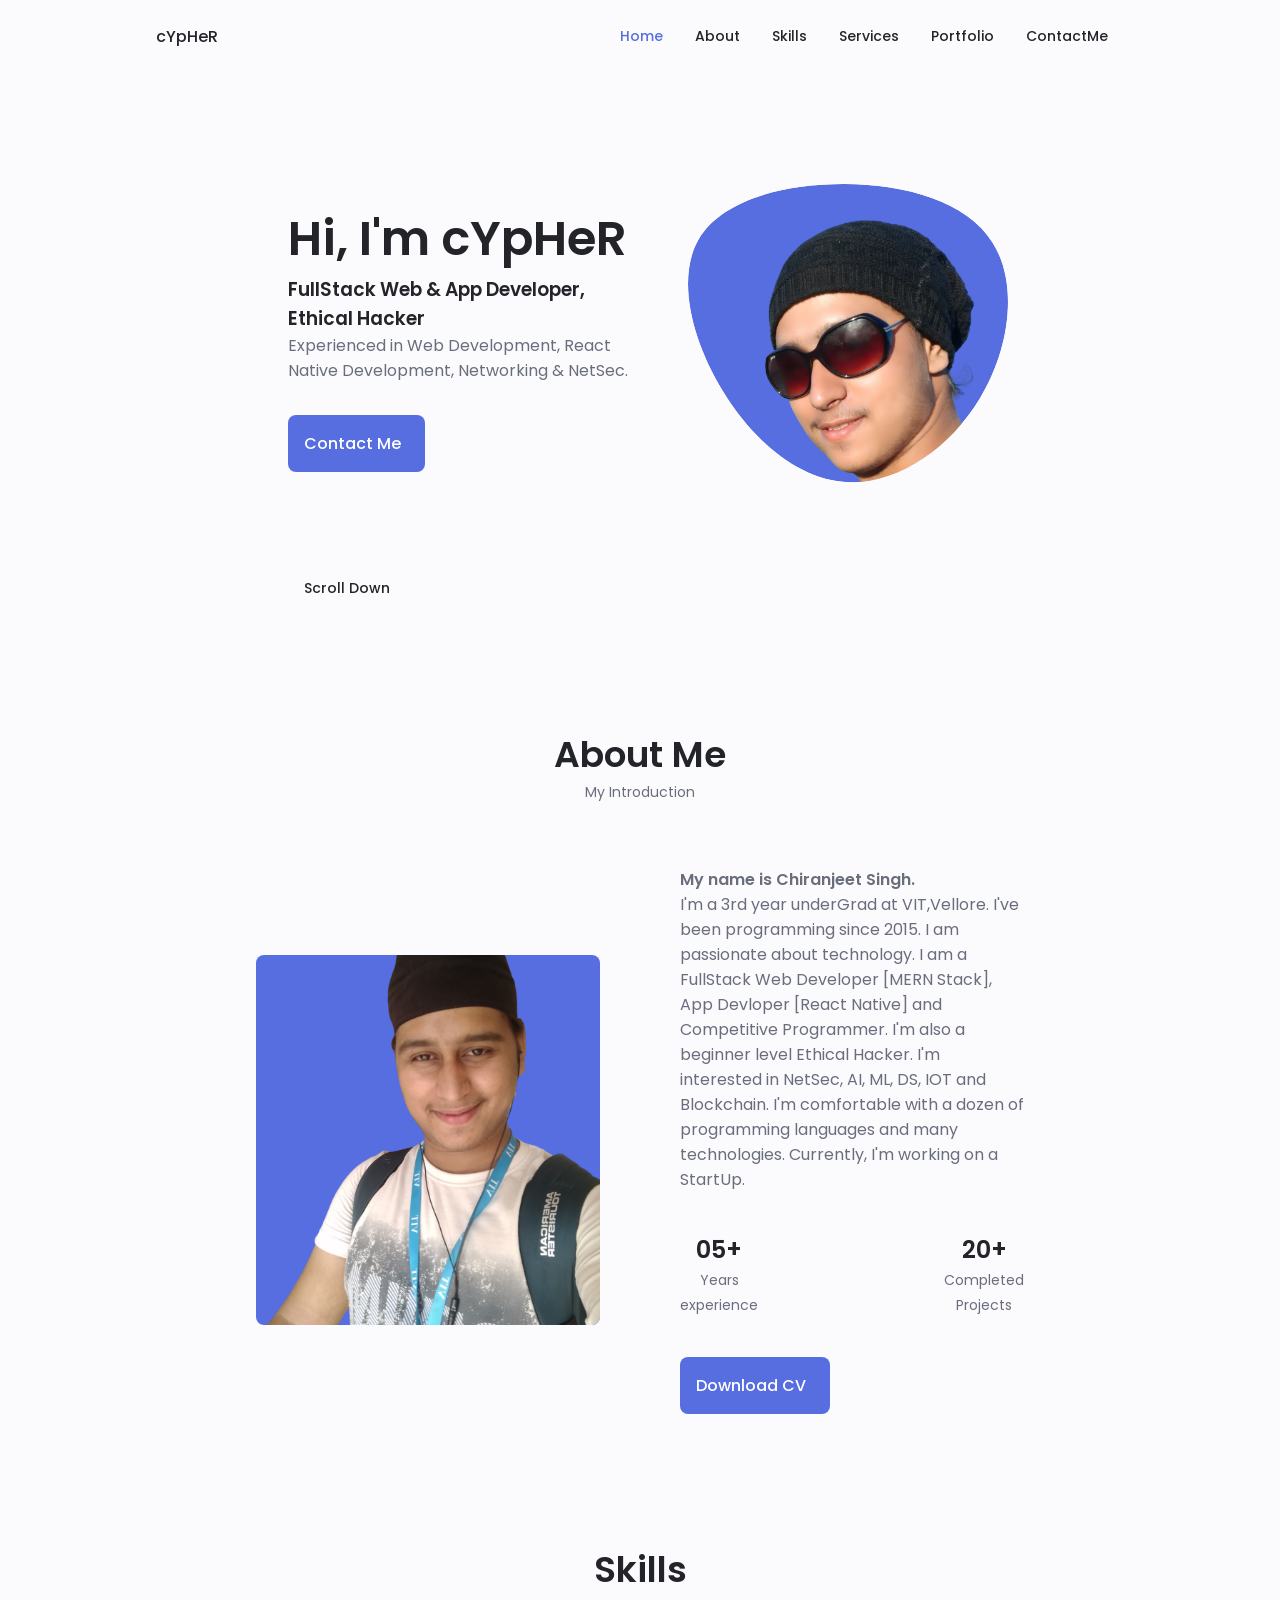
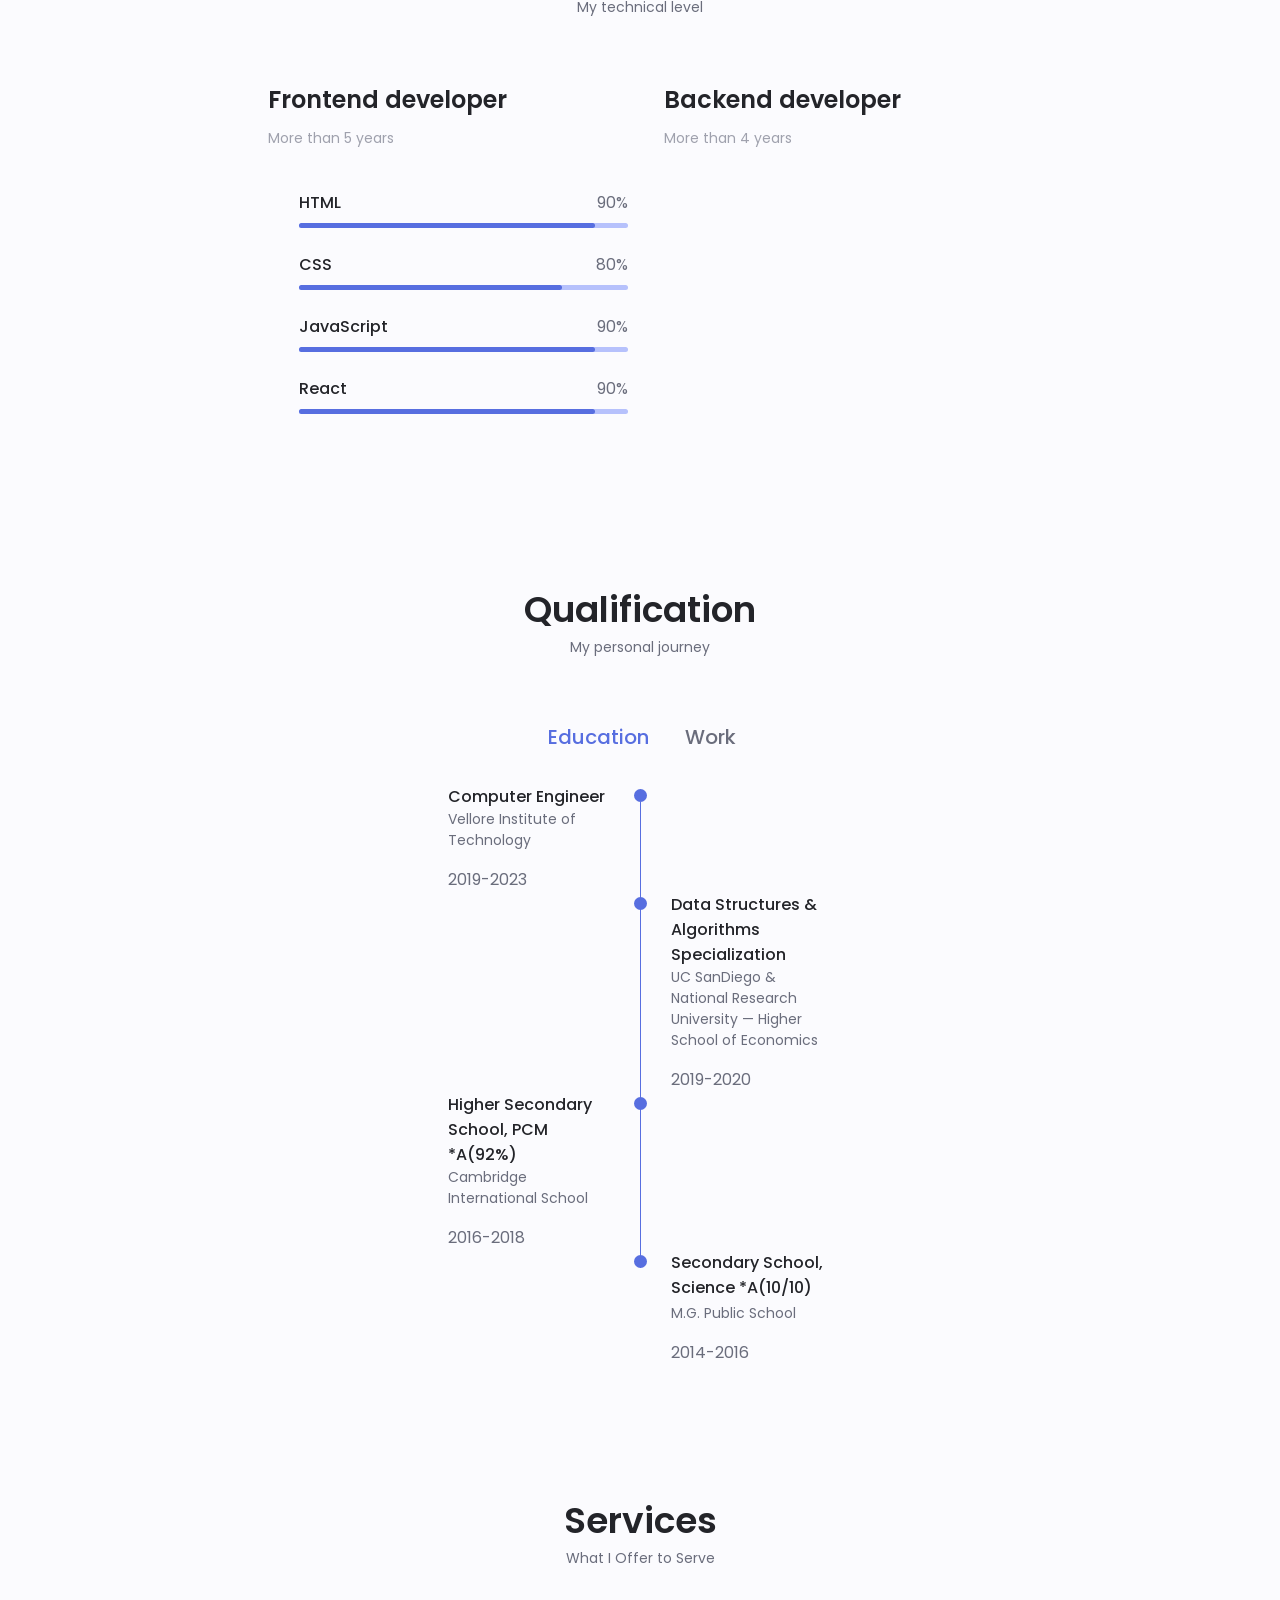
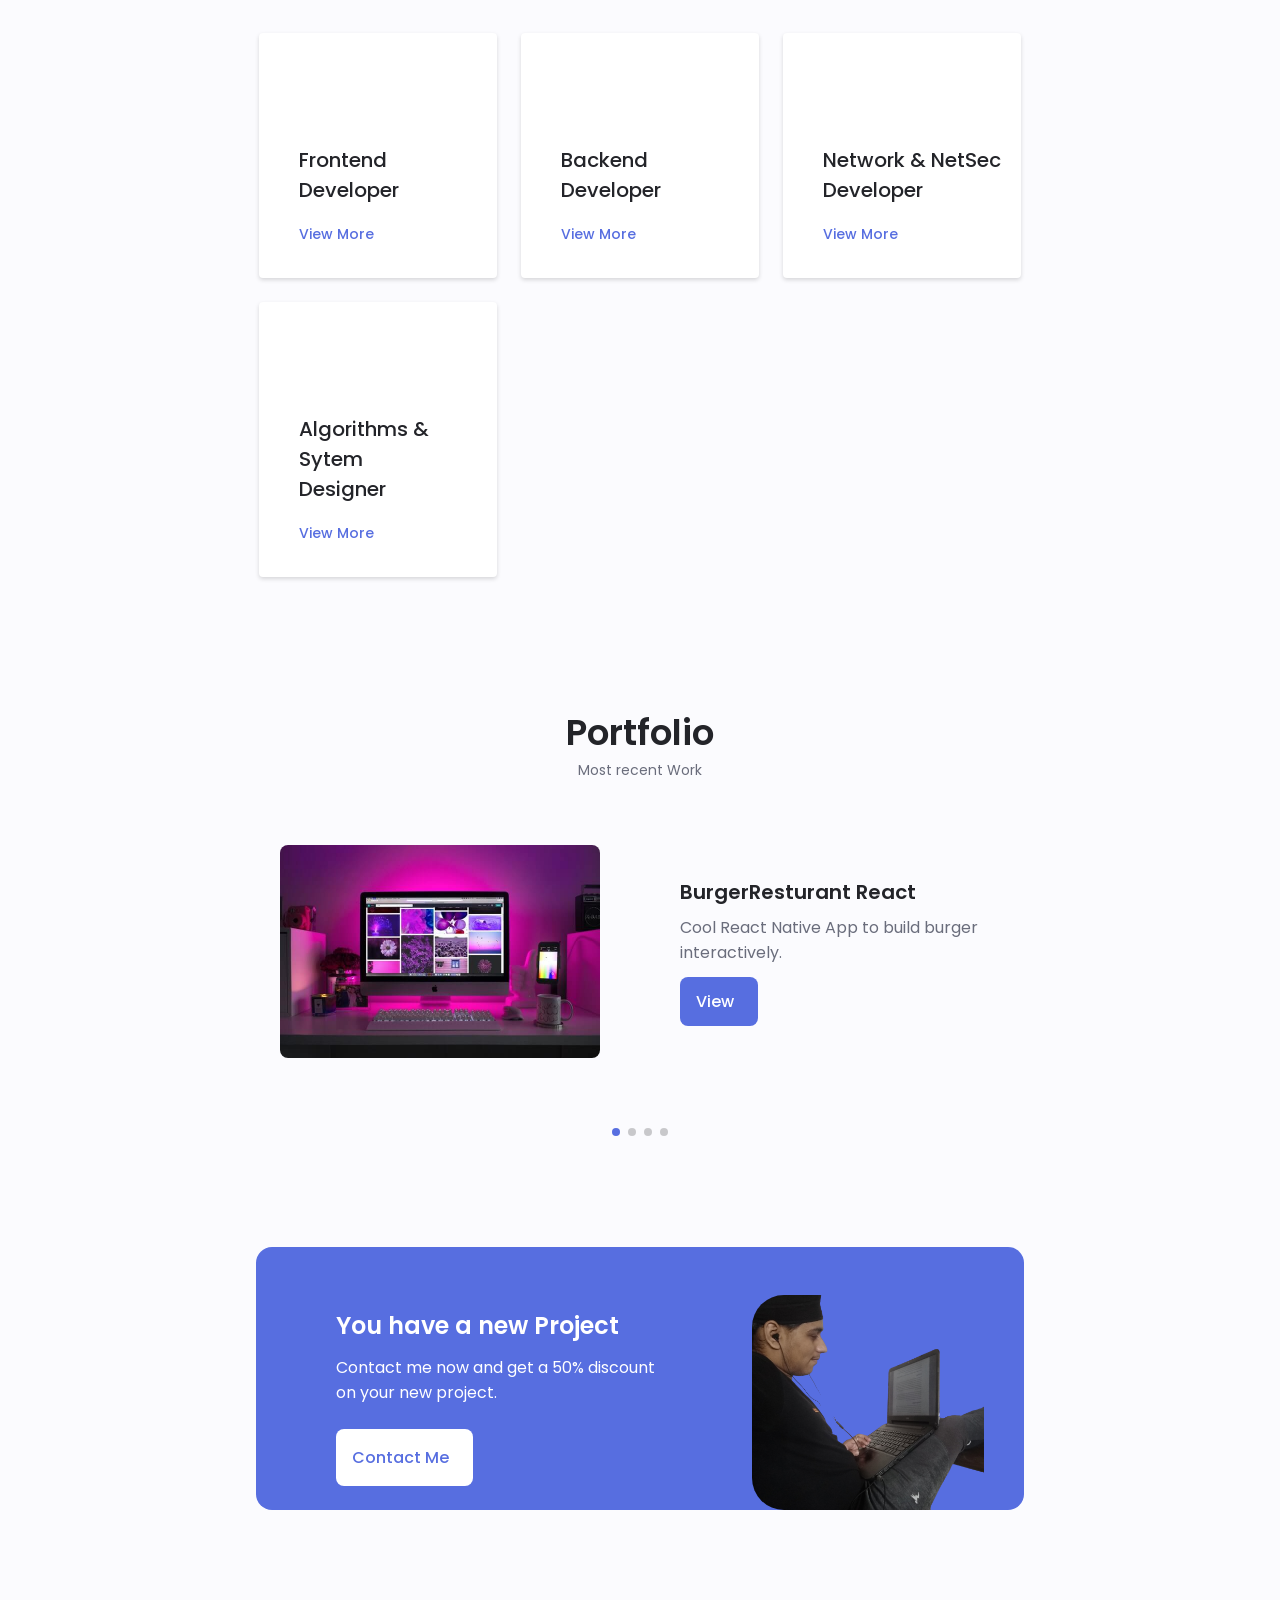
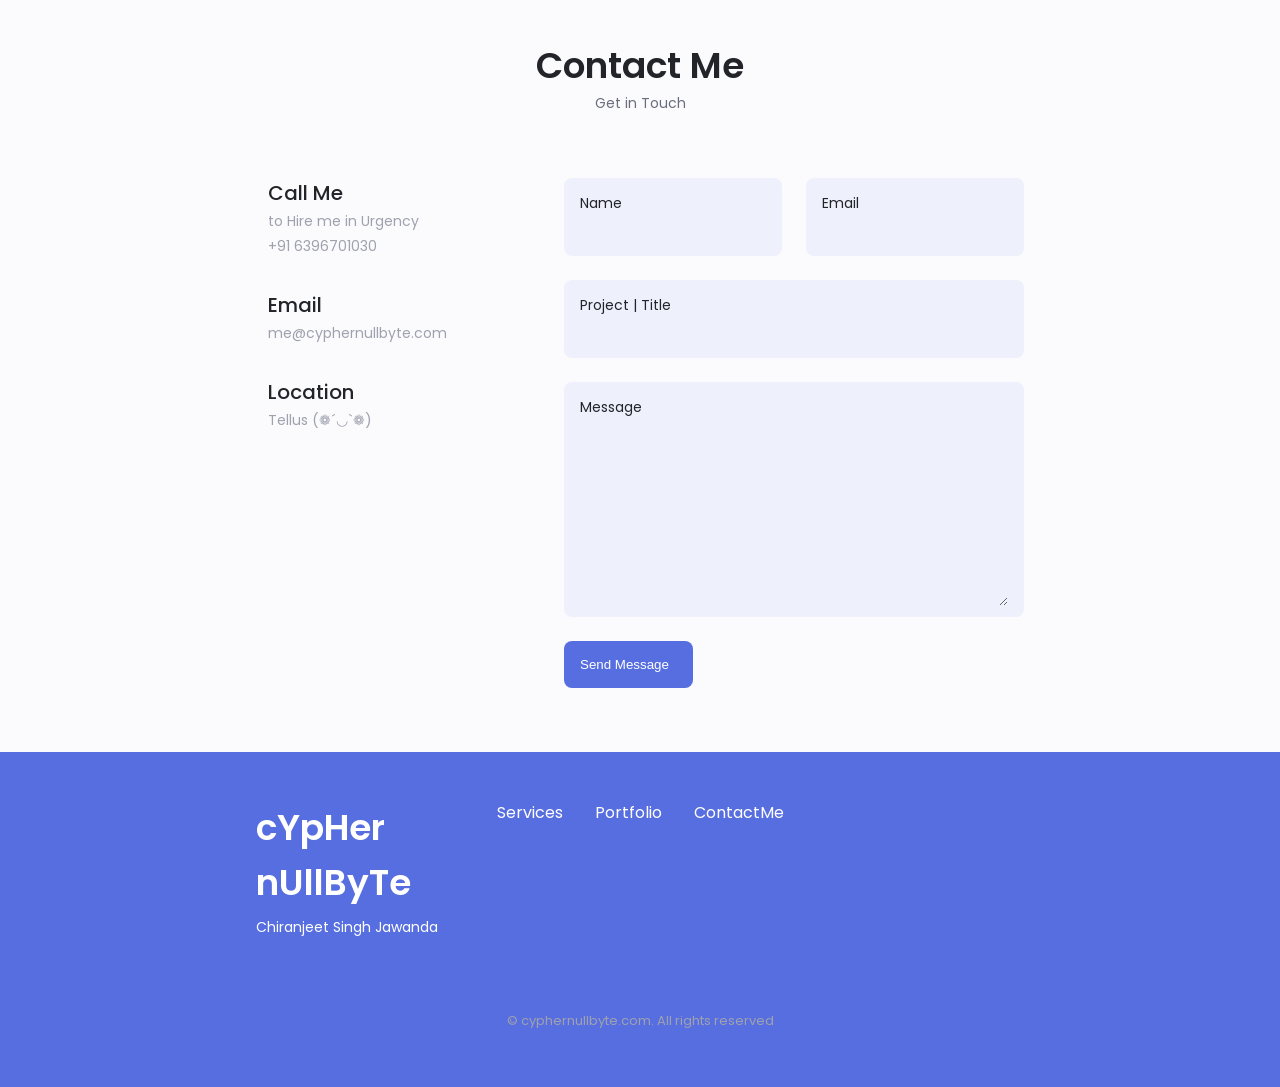
==== commit 3a7a96d1: "update" ====
--- a/index.html
+++ b/index.html
@@ -1,2 +1 @@
-<!DOCTYPE html><html lang="en"><head><meta charset="UTF-8"><meta name="viewport" content="width=device-width, initial-scale=1.0"><link rel="icon" href="assets//img/perfil.png"><link rel="stylesheet" href="https://unicons.iconscout.com/release/v4.0.0/css/line.css"><link rel="stylesheet" href="assets/css/swiper-bundle.min.css"><link rel="stylesheet" href="assets/css/styles.min.css"><title>cYpHeR | CS Jawanda</title></head>
-<body> <header class="header" id="header"> <nav class="nav container"> <a href="https://cyphernullbyte.com" class="nav__logo">cYpHeR</a><div class="nav__menu" id="nav-menu"><ul class="nav__list grid"><li class="nav__item"> <a href="#home" class="nav__link active-link"> <i class="uil uil-estate nav__icon"></i> Home </a></li><li class="nav__item"> <a href="#about" class="nav__link"> <i class="uil uil-user nav__icon"></i> About </a></li><li class="nav__item"> <a href="#skills" class="nav__link"> <i class="uil uil-file-alt nav__icon"></i> Skills </a></li><li class="nav__item"> <a href="#services" class="nav__link"> <i class="uil uil-briefcase-alt nav__icon"></i> Services </a></li><li class="nav__item"> <a href="#portfolio" class="nav__link"> <i class="uil uil-scenery nav__icon"></i> Portfolio </a></li><li class="nav__item"> <a href="#contact" class="nav__link"> <i class="uil uil-message nav__icon"></i> ContactMe </a></li></ul> <i class="uil uil-times nav__close" id="nav-close"></i></div><div class="nav__btns"><div> <i class="uil uil-moon change-theme" id="theme-button"></i></div><div class="nav__toggle" id="nav-toggle"> <i class="uil uil-apps"></i></div></div> </nav> </header> <main class="main"> <section class="home section" id="home"><div class="home__container container grid"><div class="home__content grid"><div class="home__social"> <a href="https://www.linkedin.com/in/cs-jawanda/" class="home__social-icon" target="_blank"> <i class="uil uil-linkedin-alt"></i> </a> <a href="mailto:me@cyphernullbyte.com" class="home__social-icon" target="_blank"> <i class="uil uil-envelope"></i> </a> <a href="https://github.com/cypher-nullbyte" class="home__social-icon" target="_blank"> <i class="uil uil-github-alt"></i> </a></div><div class="home__img"> <svg class="home__blob" viewBox="0 0 200 187" xmlns="http://www.w3.org/2000/svg" xmlns:xlink="http://www.w3.org/1999/xlink"> <mask id="mask0" mask-type="alpha"> <path d="M190.312 36.4879C206.582 62.1187 201.309 102.826 182.328 134.186C163.346 165.547 130.807 187.559 100.226 186.353C69.6454 185.297 41.0228 161.023 21.7403 129.362C2.45775 97.8511 -7.48481 59.1033 6.67581 34.5279C20.9871 10.1032 59.7028 -0.149132 97.9666 0.00163737C136.23 0.303176 174.193 10.857 190.312 36.4879Z"/> </mask> <g mask="url(#mask0)"> <path d="M190.312 36.4879C206.582 62.1187 201.309 102.826 182.328 134.186C163.346 165.547 130.807 187.559 100.226 186.353C69.6454 185.297 41.0228 161.023 21.7403 129.362C2.45775 97.8511 -7.48481 59.1033 6.67581 34.5279C20.9871 10.1032 59.7028 -0.149132 97.9666 0.00163737C136.23 0.303176 174.193 10.857 190.312 36.4879Z"/> <image class="home__blob-img" x="12" y="18" xlink:href="assets/img/perfil.png"/> </g> </svg></div><div class="home__data"><h1 class="home__title"> Hi, I'm cYpHeR</h1><h3> FullStack Web & App Developer, Ethical Hacker</h3><p class="home__description">Experienced in Web Development, React Native Development, Networking & NetSec, Ethical Hacking, and Competitive Coding.</p> <a href="#contact" class="button button--flex"> Contact Me<i class="uil uil-message button__icon"></i> </a></div></div><div class="home__scroll"> <a href="#about" class="home__scroll-button button--flex"> <i class="uil uil-mouse-alt home__scroll-mouse"></i> <span class="home__scroll-name">Scroll Down</span> <i class="uil uil-arrow-down home__scroll-arrow"></i> </a></div></div> </section> <section class="about section" id="about"><h2 class="section__title">About Me</h2> <span class="section__subtitle">My Introduction</span><div class="about__container container grid"> <img src="assets/img/about2.png" alt="" class="about__img"><div class="about__data"> <span class="about__subtitle">My name is Chiranjeet Singh.</span><p class="about__description"> I'm a 2nd year underGrad at VIT,Vellore. I've been programming since 2015. I am passionate about technology. I am a FullStack Web Developer [MERN Stack], App Devloper [React Native] and Competitive Programmer. I'm also a beginner level Ethical Hacker. I'm interested in NetSec, AI, ML, DS, IOT and Blockchain. I'm comfortable with a dozen of programming languages and many technologies. Currently, I'm working on a StartUp.</p><div class="about__info"><div> <span class="about__info-title">05+</span> <span class="about__info-name">Years <br> experience</span></div><div> <span class="about__info-title">20+</span> <span class="about__info-name">Completed <br> Projects</span></div></div><div class="about__buttons"> <a href="assets/pdf/cv.pdf" class="button button--flex" target="_blank"> Download CV<i class="uil uil-download-alt button__icon"></i> </a></div></div></div> </section> <section class="skills section" id="skills"><h2 class="section__title">Skills</h2> <span class="section__subtitle">My technical level</span><div class="skills__container container grid"><div class="skills__content skills__open"><div class="skills__header"> <i class="uil uil-brackets-curly skills__icon"></i><div><h1 class="skills__titles">Frontend developer</h1> <span class="skills__subtitle">More than 5 years</span></div> <i class="uil uil-angle-down skills__arrow"></i></div><div class="skills__list grid"><div class="skills__data"><div class="skills__titles"><h3 class="skills__name">HTML</h3> <span class="skills__number">90%</span></div><div class="skills__bar"> <span class="skills__percentage skills__html"></span></div></div><div class="skills__data"><div class="skills__titles"><h3 class="skills__name">CSS</h3> <span class="skills__number">80%</span></div><div class="skills__bar"> <span class="skills__percentage skills__css"></span></div></div><div class="skills__data"><div class="skills__titles"><h3 class="skills__name">JavaScript</h3> <span class="skills__number">90%</span></div><div class="skills__bar"> <span class="skills__percentage skills__js"></span></div></div><div class="skills__data"><div class="skills__titles"><h3 class="skills__name">React</h3> <span class="skills__number">90%</span></div><div class="skills__bar"> <span class="skills__percentage skills__react"></span></div></div></div></div><div class="skills__content skills__close"><div class="skills__header"> <i class="uil uil-server-network skills__icon"></i><div><h1 class="skills__titles">Backend developer</h1> <span class="skills__subtitle">More than 4 years</span></div> <i class="uil uil-angle-down skills__arrow"></i></div><div class="skills__list grid"><div class="skills__data"><div class="skills__titles"><h3 class="skills__name">PHP</h3> <span class="skills__number">60%</span></div><div class="skills__bar"> <span class="skills__percentage skills__php"></span></div></div><div class="skills__data"><div class="skills__titles"><h3 class="skills__name">Node Js</h3> <span class="skills__number">80%</span></div><div class="skills__bar"> <span class="skills__percentage skills__node"></span></div></div><div class="skills__data"><div class="skills__titles"><h3 class="skills__name">Firebase</h3> <span class="skills__number">70%</span></div><div class="skills__bar"> <span class="skills__percentage skills__firebase"></span></div></div><div class="skills__data"><div class="skills__titles"><h3 class="skills__name">Mongo DB</h3> <span class="skills__number">70%</span></div><div class="skills__bar"> <span class="skills__percentage skills__mongo"></span></div></div></div></div></div> </section> <section class="qualification section"><h2 class="section__title">Qualification</h2> <span class="section__subtitle">My personal journey</span><div class="qualificaion__container container"><div class="qualification__tabs"><div class="qualification__button button--flex qualification__active" data-target="#education"> <i class="uil uil-graduation-cap qualification__icon"></i> Education</div><div class="qualification__button button--flex" data-target="#work"> <i class="uil uil-briefcase-alt qualification__icon"></i> Work</div></div><div class="qualification__sections"><div class="qualification__content qualification__active" data-content id="education"><div class="qualification__data"><div><h3 class="qualification__title">Computer Engineer</h3> <span class="qualification__subtitle">Vellore Institute of Technology</span><div class="qualification___calendar"> <i class="uil uil-calendar-alt"></i> 2019-2023</div></div><div> <span class="qualification__rounder"></span> <span class="qualification__line"></span></div></div><div class="qualification__data"><div></div><div> <span class="qualification__rounder"></span> <span class="qualification__line"></span></div><div><h3 class="qualification__title">Data Structures & Algorithms Specialization</h3> <span class="qualification__subtitle"> UC SanDiego & National Research University — Higher School of Economics </span><div class="qualification___calendar"> <i class="uil uil-calendar-alt"></i> 2019-2020</div></div></div><div class="qualification__data"><div><h3 class="qualification__title">Higher Secondary School, PCM *A(92%)</h3> <span class="qualification__subtitle">Cambridge International School</span><div class="qualification___calendar"> <i class="uil uil-calendar-alt"></i> 2016-2018</div></div><div> <span class="qualification__rounder"></span> <span class="qualification__line"></span></div></div><div class="qualification__data"><div></div><div> <span class="qualification__rounder"></span></div><div><h3 class="qualification__title">Secondary School, Science *A(10/10)</h3> <span class="qualification__subtitle"> M.G. Public School </span><div class="qualification___calendar"> <i class="uil uil-calendar-alt"></i> 2014-2016</div></div></div></div><div class="qualification__content" data-content id="work"><div class="qualification__data"><div><h3 class="qualification__title">Web Developer & Designer</h3> <span class="qualification__subtitle">cyphernullbyte.com</span><div class="qualification___calendar"> <i class="uil uil-calendar-alt"></i> 2021-XXXX</div></div><div> <span class="qualification__rounder"></span> <span class="qualification__line"></span></div></div><div class="qualification__data"><div></div><div> <span class="qualification__rounder"></span> <span class="qualification__line"></span></div><div><h3 class="qualification__title">Core Committe Technical Member</h3> <span class="qualification__subtitle">Sigma Xi, VIT Vellore</span><div class="qualification___calendar"> <i class="uil uil-calendar-alt"></i> 2019-2020</div></div></div><div class="qualification__data"><div><h3 class="qualification__title">Founder & CTO</h3> <span class="qualification__subtitle">cYpHer.Inc<br>[in-progress]</span><div class="qualification___calendar"> <i class="uil uil-calendar-alt"></i> 2021-XXXX</div></div><div> <span class="qualification__rounder"></span></div></div></div></div></div> </section> <section class="services section" id="services"><h2 class="section__title">Services</h2> <span class="section__subtitle">What I Offer to Serve</span><div class="services__container container grid"><div class="services__content"><div> <i class="uil uil-web-grid services__icon"></i><h3 class="services__title">Frontend<br>Developer</h3></div> <span class="button button--flex button--small button--link services__button"> View More <i class="uil uil-arrow-right button__icon"></i> </span><div class="services__modal"><div class="services__modal-content"><h4 class="services__modal-title">Frontend Developer</h4> <i class="uil uil-times services__modal-close"></i><ul class="services__modal-services grid"><li class="services__modal-service"> <i class="uil uil-check-circle services__modal-icon"></i><p>Developing the User Interface.</p></li><li class="services__modal-service"> <i class="uil uil-check-circle services__modal-icon"></i><p>React Application</p></li><li class="services__modal-service"> <i class="uil uil-check-circle services__modal-icon"></i><p>Next Application</p></li><li class="services__modal-service"> <i class="uil uil-check-circle services__modal-icon"></i><p>Rest as well as GraphQL API</p></li></ul></div></div></div><div class="services__content"><div> <i class="uil uil-arrow services__icon"></i><h3 class="services__title">Backend<br>Developer</h3></div> <span class="button button--flex button--small button--link services__button"> View More <i class="uil uil-arrow-right button__icon"></i> </span><div class="services__modal"><div class="services__modal-content"><h4 class="services__modal-title">Backend Developer</h4> <i class="uil uil-times services__modal-close"></i><ul class="services__modal-services grid"><li class="services__modal-service"> <i class="uil uil-check-circle services__modal-icon"></i><p>Database: Sql as well as NoSql</p></li><li class="services__modal-service"> <i class="uil uil-check-circle services__modal-icon"></i><p>Node.Js, Django, PHP Available</p></li><li class="services__modal-service"> <i class="uil uil-check-circle services__modal-icon"></i><p>Advanced Authentication available.</p></li></ul></div></div></div><div class="services__content"><div> <i class="uil uil-arrow services__icon"></i><h3 class="services__title">Network & NetSec<br>Developer</h3></div> <span class="button button--flex button--small button--link services__button"> View More <i class="uil uil-arrow-right button__icon"></i> </span><div class="services__modal"><div class="services__modal-content"><h4 class="services__modal-title">Network & NetSec Developer</h4> <i class="uil uil-times services__modal-close"></i><ul class="services__modal-services grid"><li class="services__modal-service"> <i class="uil uil-check-circle services__modal-icon"></i><p>Can code servers from scratch.</p></li><li class="services__modal-service"> <i class="uil uil-check-circle services__modal-icon"></i><p>Security Services (Ethical Hacking) available</p></li></ul></div></div></div><div class="services__content"><div> <i class="uil uil-pen services__icon"></i><h3 class="services__title">Algorithms & Sytem<br>Designer</h3></div> <span class="button button--flex button--small button--link services__button"> View More <i class="uil uil-arrow-right button__icon"></i> </span><div class="services__modal"><div class="services__modal-content"><h4 class="services__modal-title">Algorithms & Sytem Designer</h4> <i class="uil uil-times services__modal-close"></i><ul class="services__modal-services grid"><li class="services__modal-service"> <i class="uil uil-check-circle services__modal-icon"></i><p>Give any real world problem.</p></li><li class="services__modal-service"> <i class="uil uil-check-circle services__modal-icon"></i><p>Algorithm Design & Code Available.</p></li><li class="services__modal-service"> <i class="uil uil-check-circle services__modal-icon"></i><p>System Design Available.</p></li><li class="services__modal-service"> <i class="uil uil-check-circle services__modal-icon"></i><p>AI, ML, DS, DL Problem Solutions Availabe.</p></li></ul></div></div></div></div> </section> <section class="portfolio section" id="portfolio"><h2 class="section__title">Portfolio</h2> <span class="section__subtitle">Most recent Work</span><div class="portfolio__container container swiper-container"><div class="swiper-wrapper"><div class="portfolio__content grid swiper-slide"> <img src="assets/img/portfolio1.jpg" alt="" class="portfolio__img"><div class="portfolio__data"><h3 class="portfolio__title">BurgerResturant React</h3><p class="portfolio__description">Cool React Native App to build burger interactively.</p> <a href="https://github.com/cypher-nullbyte/BurgerResturant" class="button button--flex button--small portfolio__button" target="_blank"> View <i class="uil uil-arrow-right button__icon "></i> </a></div></div><div class="portfolio__content grid swiper-slide"> <img src="assets/img/advanced-multimedia-obfuscation.jpg" alt="" class="portfolio__img"><div class="portfolio__data"><h3 class="portfolio__title">Advanced Multimedia Obfuscation</h3><p class="portfolio__description">Used Visual Cryptography and LSB Steganography together.</p> <a href="https://github.com/cypher-nullbyte/Advanced-Multimedia-Obfuscation" class="button button--flex button--small portfolio__button" target="_blank"> View <i class="uil uil-arrow-right button__icon "></i> </a></div></div><div class="portfolio__content grid swiper-slide"> <img src="assets/img/portfolio3.jpg" alt="" class="portfolio__img"><div class="portfolio__data"><h3 class="portfolio__title">ShopIn</h3><p class="portfolio__description">Amazon.com Motivated Replica. Demo Link available soon...</p> <a href="#protfolio" class="button button--flex button--small portfolio__button" target="_blank"> Demo <i class="uil uil-arrow-right button__icon "></i> </a></div></div><div class="portfolio__content grid swiper-slide"> <img src="assets/img/the-meals-app.jpeg" alt="" class="portfolio__img"><div class="portfolio__data"><h3 class="portfolio__title">The Meals App</h3><p class="portfolio__description">React Native Application for Recipes with basic features like lactose, gluten, vegan filters</p> <a href="https://github.com/cypher-nullbyte/the-meals-app" class="button button--flex button--small portfolio__button" target="_blank"> View <i class="uil uil-arrow-right button__icon "></i> </a></div></div></div><div class="swiper-button-next"> <i class="uil uil-angle-right-b swiper-portfolio-icon"></i></div><div class="swiper-button-prev"> <i class="uil uil-angle-left-b swiper-portfolio-icon"></i></div><div class="swiper-pagination"></div></div> </section> <section class="project section"><div class="project__bg"><div class="project__container container grid"><div class="project__data"><h2 class="project__title">You have a new Project</h2><p class="project__description"> Contact me now and get a 50% discount on your new project.</p> <a href="#contact" class="button button--flex button--white"> Contact Me <i class="uil uil-message project__icon button__icon"></i> </a></div> <img src="assets/img/project.png" alt="" class="project__img"></div></div></section> <section class="contact section" id="contact"><h2 class="section__title">Contact Me</h2> <span class="section__subtitle">Get in Touch</span><div class="contact__container container grid"><div><div class="contact__information"> <i class="uil uil-phone contact__icon"></i><div><h3 class="contact__title">Call Me</h3> <span class="contact__subtitle">to Hire me in Urgency<br>+91 6396701030</span></div></div><div class="contact__information"> <i class="uil uil-envelope contact__icon"></i><div><h3 class="contact__title">Email</h3> <span class="contact__subtitle">me@cyphernullbyte.com</span></div></div><div class="contact__information"> <i class="uil uil-map-marker contact__icon"></i><div><h3 class="contact__title">Location</h3> <span class="contact__subtitle">Tellus (❁´◡`❁)</span></div></div></div><form action="https://formspree.io/f/mlealbjd" class="contact__form grid" id="my_form" method="POST"><div class="contact__inputs grid"><div class="contact__content"> <label for="name" class="contact__label">Name</label> <input type="text" name="name" id="name" class="contact__input" required></div><div class="contact__content"> <label for="email" class="contact__label">Email</label> <input type="email" name="email" id="email" class="contact__input" required></div></div><div class="contact__content"> <label for="project" class="contact__label">Project | Title</label> <input type="text" id="project" name="project" class="contact__input" required></div><div class="contact__content"> <label for="message" class="contact__label">Message</label><textarea name="message" name="message" id="message" cols="0" rows="7" class="contact__input" required></textarea></div><div> <button type="submit" class="button button--flex" style="cursor: pointer;"> Send Message <i class="uil uil-message button__icon"></i> </button></div></form></div> </section> </main> <footer class="footer"><div class="footer__bg"><div class="footer__container container grid"><div><h1 class="footer__title">cYpHer nUllByTe</h1> <span class="footer__subtitle">Chiranjeet Singh Jawanda</span></div><ul class="footer__links"><li> <a href="#services" class="footer__link">Services</a></li><li> <a href="#portfolio" class="footer__link">Portfolio</a></li><li> <a href="#contact" class="footer__link">ContactMe</a></li></ul><div class="footer__socials"> <a href="https://www.linkedin.com/in/cs-jawanda/" class="footer__social" target="_blank"> <i class="uil uil-linkedin-alt"></i> </a> <a href="mailto:me@cyphernullbyte.com" class="footer__social" target="_blank"> <i class="uil uil-envelope"></i> </a> <a href="https://github.com/cypher-nullbyte" class="footer__social" target="_blank"> <i class="uil uil-github-alt"></i> </a></div></div><p class="footer__copy">&#169; cyphernullbyte.com. All rights reserved</p></div> </footer> <a href="#home" class="scrollup" id="scroll-up"> <i class="uil uil-arrow-up scrollup__icon"></i> </a> <script src="assets/js/swiper-bundle.min.js"></script> <script src="assets/js/main.js"></script> </body></html>+<!DOCTYPE html><html lang="en"><head><meta charset="UTF-8"><meta name="viewport" content="width=device-width, initial-scale=1.0"><link rel="icon" href="assets//img/perfil.png"><link rel="stylesheet" href="https://unicons.iconscout.com/release/v4.0.0/css/line.css"><link rel="stylesheet" href="assets/css/swiper-bundle.min.css"><link rel="stylesheet" href="assets/css/styles.css"><title>cYpHeR | CS Jawanda</title></head><body> <header class="header" id="header"> <nav class="nav container"> <a href="https://cyphernullbyte.com" class="nav__logo">cYpHeR</a><div class="nav__menu" id="nav-menu"><ul class="nav__list grid"><li class="nav__item"> <a href="#home" class="nav__link active-link"> <i class="uil uil-estate nav__icon"></i> Home </a></li><li class="nav__item"> <a href="#about" class="nav__link"> <i class="uil uil-user nav__icon"></i> About </a></li><li class="nav__item"> <a href="#skills" class="nav__link"> <i class="uil uil-file-alt nav__icon"></i> Skills </a></li><li class="nav__item"> <a href="#services" class="nav__link"> <i class="uil uil-briefcase-alt nav__icon"></i> Services </a></li><li class="nav__item"> <a href="#portfolio" class="nav__link"> <i class="uil uil-scenery nav__icon"></i> Portfolio </a></li><li class="nav__item"> <a href="#contact" class="nav__link"> <i class="uil uil-message nav__icon"></i> ContactMe </a></li></ul> <i class="uil uil-times nav__close" id="nav-close"></i></div><div class="nav__btns"><div> <i class="uil uil-moon change-theme" id="theme-button"></i></div><div class="nav__toggle" id="nav-toggle"> <i class="uil uil-apps"></i></div></div> </nav> </header> <main class="main"> <section class="home section" id="home"><div class="home__container container grid"><div class="home__content grid"><div class="home__social"> <a href="https://www.linkedin.com/in/cs-jawanda/" class="home__social-icon" target="_blank"> <i class="uil uil-linkedin-alt"></i> </a> <a href="mailto:me@cyphernullbyte.com" class="home__social-icon" target="_blank"> <i class="uil uil-envelope"></i> </a> <a href="https://github.com/cypher-nullbyte" class="home__social-icon" target="_blank"> <i class="uil uil-github-alt"></i> </a></div><div class="home__img"> <svg class="home__blob" viewBox="0 0 200 187" xmlns="http://www.w3.org/2000/svg" xmlns:xlink="http://www.w3.org/1999/xlink"> <mask id="mask0" mask-type="alpha"> <path d="M190.312 36.4879C206.582 62.1187 201.309 102.826 182.328 134.186C163.346 165.547 130.807 187.559 100.226 186.353C69.6454 185.297 41.0228 161.023 21.7403 129.362C2.45775 97.8511 -7.48481 59.1033 6.67581 34.5279C20.9871 10.1032 59.7028 -0.149132 97.9666 0.00163737C136.23 0.303176 174.193 10.857 190.312 36.4879Z"/> </mask> <g mask="url(#mask0)"> <path d="M190.312 36.4879C206.582 62.1187 201.309 102.826 182.328 134.186C163.346 165.547 130.807 187.559 100.226 186.353C69.6454 185.297 41.0228 161.023 21.7403 129.362C2.45775 97.8511 -7.48481 59.1033 6.67581 34.5279C20.9871 10.1032 59.7028 -0.149132 97.9666 0.00163737C136.23 0.303176 174.193 10.857 190.312 36.4879Z"/> <image class="home__blob-img" x="12" y="18" xlink:href="assets/img/perfil.png"/> </g> </svg></div><div class="home__data"><h1 class="home__title"> Hi, I'm cYpHeR</h1><h3> FullStack Web & App Developer, Ethical Hacker</h3><p class="home__description">Experienced in Web Development, React Native Development, Networking & NetSec.</p> <a href="#contact" class="button button--flex"> Contact Me<i class="uil uil-message button__icon"></i> </a></div></div><div class="home__scroll"> <a href="#about" class="home__scroll-button button--flex"> <i class="uil uil-mouse-alt home__scroll-mouse"></i> <span class="home__scroll-name">Scroll Down</span> <i class="uil uil-arrow-down home__scroll-arrow"></i> </a></div></div> </section> <section class="about section" id="about"><h2 class="section__title">About Me</h2> <span class="section__subtitle">My Introduction</span><div class="about__container container grid"> <img src="assets/img/about2.png" alt="" class="about__img"><div class="about__data"> <span class="about__subtitle">My name is Chiranjeet Singh.</span><p class="about__description"> I'm a 3rd year underGrad at VIT,Vellore. I've been programming since 2015. I am passionate about technology. I am a FullStack Web Developer [MERN Stack], App Devloper [React Native] and Competitive Programmer. I'm also a beginner level Ethical Hacker. I'm interested in NetSec, AI, ML, DS, IOT and Blockchain. I'm comfortable with a dozen of programming languages and many technologies. Currently, I'm working on a StartUp.</p><div class="about__info"><div> <span class="about__info-title">05+</span> <span class="about__info-name">Years <br> experience</span></div><div> <span class="about__info-title">20+</span> <span class="about__info-name">Completed <br> Projects</span></div></div><div class="about__buttons"> <a href="assets/pdf/cv.pdf" class="button button--flex" target="_blank"> Download CV<i class="uil uil-download-alt button__icon"></i> </a></div></div></div> </section> <section class="skills section" id="skills"><h2 class="section__title">Skills</h2> <span class="section__subtitle">My technical level</span><div class="skills__container container grid"><div class="skills__content skills__open"><div class="skills__header"> <i class="uil uil-brackets-curly skills__icon"></i><div><h1 class="skills__titles">Frontend developer</h1> <span class="skills__subtitle">More than 5 years</span></div> <i class="uil uil-angle-down skills__arrow"></i></div><div class="skills__list grid"><div class="skills__data"><div class="skills__titles"><h3 class="skills__name">HTML</h3> <span class="skills__number">90%</span></div><div class="skills__bar"> <span class="skills__percentage skills__html"></span></div></div><div class="skills__data"><div class="skills__titles"><h3 class="skills__name">CSS</h3> <span class="skills__number">80%</span></div><div class="skills__bar"> <span class="skills__percentage skills__css"></span></div></div><div class="skills__data"><div class="skills__titles"><h3 class="skills__name">JavaScript</h3> <span class="skills__number">90%</span></div><div class="skills__bar"> <span class="skills__percentage skills__js"></span></div></div><div class="skills__data"><div class="skills__titles"><h3 class="skills__name">React</h3> <span class="skills__number">90%</span></div><div class="skills__bar"> <span class="skills__percentage skills__react"></span></div></div></div></div><div class="skills__content skills__close"><div class="skills__header"> <i class="uil uil-server-network skills__icon"></i><div><h1 class="skills__titles">Backend developer</h1> <span class="skills__subtitle">More than 4 years</span></div> <i class="uil uil-angle-down skills__arrow"></i></div><div class="skills__list grid"><div class="skills__data"><div class="skills__titles"><h3 class="skills__name">PHP</h3> <span class="skills__number">60%</span></div><div class="skills__bar"> <span class="skills__percentage skills__php"></span></div></div><div class="skills__data"><div class="skills__titles"><h3 class="skills__name">Node Js</h3> <span class="skills__number">80%</span></div><div class="skills__bar"> <span class="skills__percentage skills__node"></span></div></div><div class="skills__data"><div class="skills__titles"><h3 class="skills__name">Firebase</h3> <span class="skills__number">70%</span></div><div class="skills__bar"> <span class="skills__percentage skills__firebase"></span></div></div><div class="skills__data"><div class="skills__titles"><h3 class="skills__name">Mongo DB</h3> <span class="skills__number">70%</span></div><div class="skills__bar"> <span class="skills__percentage skills__mongo"></span></div></div></div></div></div> </section> <section class="qualification section"><h2 class="section__title">Qualification</h2> <span class="section__subtitle">My personal journey</span><div class="qualificaion__container container"><div class="qualification__tabs"><div class="qualification__button button--flex qualification__active" data-target="#education"> <i class="uil uil-graduation-cap qualification__icon"></i> Education</div><div class="qualification__button button--flex" data-target="#work"> <i class="uil uil-briefcase-alt qualification__icon"></i> Work</div></div><div class="qualification__sections"><div class="qualification__content qualification__active" data-content id="education"><div class="qualification__data"><div><h3 class="qualification__title">Computer Engineer</h3> <span class="qualification__subtitle">Vellore Institute of Technology</span><div class="qualification___calendar"> <i class="uil uil-calendar-alt"></i> 2019-2023</div></div><div> <span class="qualification__rounder"></span> <span class="qualification__line"></span></div></div><div class="qualification__data"><div></div><div> <span class="qualification__rounder"></span> <span class="qualification__line"></span></div><div><h3 class="qualification__title">Data Structures & Algorithms Specialization</h3> <span class="qualification__subtitle"> UC SanDiego & National Research University — Higher School of Economics </span><div class="qualification___calendar"> <i class="uil uil-calendar-alt"></i> 2019-2020</div></div></div><div class="qualification__data"><div><h3 class="qualification__title">Higher Secondary School, PCM *A(92%)</h3> <span class="qualification__subtitle">Cambridge International School</span><div class="qualification___calendar"> <i class="uil uil-calendar-alt"></i> 2016-2018</div></div><div> <span class="qualification__rounder"></span> <span class="qualification__line"></span></div></div><div class="qualification__data"><div></div><div> <span class="qualification__rounder"></span></div><div><h3 class="qualification__title">Secondary School, Science *A(10/10)</h3> <span class="qualification__subtitle"> M.G. Public School </span><div class="qualification___calendar"> <i class="uil uil-calendar-alt"></i> 2014-2016</div></div></div></div><div class="qualification__content" data-content id="work"><div class="qualification__data"><div><h3 class="qualification__title">Web Developer & Designer</h3> <span class="qualification__subtitle">cyphernullbyte.com</span><div class="qualification___calendar"> <i class="uil uil-calendar-alt"></i> 2021-XXXX</div></div><div> <span class="qualification__rounder"></span> <span class="qualification__line"></span></div></div><div class="qualification__data"><div></div><div> <span class="qualification__rounder"></span> <span class="qualification__line"></span></div><div><h3 class="qualification__title">Core Committe Technical Member</h3> <span class="qualification__subtitle">Sigma Xi, VIT Vellore</span><div class="qualification___calendar"> <i class="uil uil-calendar-alt"></i> 2019-2020</div></div></div><div class="qualification__data"><div><h3 class="qualification__title">Founder & CTO</h3> <span class="qualification__subtitle">cYpHer.Inc<br>[in-progress]</span><div class="qualification___calendar"> <i class="uil uil-calendar-alt"></i> 2021-XXXX</div></div><div> <span class="qualification__rounder"></span></div></div></div></div></div> </section> <section class="services section" id="services"><h2 class="section__title">Services</h2> <span class="section__subtitle">What I Offer to Serve</span><div class="services__container container grid"><div class="services__content"><div> <i class="uil uil-web-grid services__icon"></i><h3 class="services__title">Frontend<br>Developer</h3></div> <span class="button button--flex button--small button--link services__button"> View More <i class="uil uil-arrow-right button__icon"></i> </span><div class="services__modal"><div class="services__modal-content"><h4 class="services__modal-title">Frontend Developer</h4> <i class="uil uil-times services__modal-close"></i><ul class="services__modal-services grid"><li class="services__modal-service"> <i class="uil uil-check-circle services__modal-icon"></i><p>Developing the User Interface.</p></li><li class="services__modal-service"> <i class="uil uil-check-circle services__modal-icon"></i><p>React Application</p></li><li class="services__modal-service"> <i class="uil uil-check-circle services__modal-icon"></i><p>Next Application</p></li><li class="services__modal-service"> <i class="uil uil-check-circle services__modal-icon"></i><p>Rest as well as GraphQL API</p></li></ul></div></div></div><div class="services__content"><div> <i class="uil uil-arrow services__icon"></i><h3 class="services__title">Backend<br>Developer</h3></div> <span class="button button--flex button--small button--link services__button"> View More <i class="uil uil-arrow-right button__icon"></i> </span><div class="services__modal"><div class="services__modal-content"><h4 class="services__modal-title">Backend Developer</h4> <i class="uil uil-times services__modal-close"></i><ul class="services__modal-services grid"><li class="services__modal-service"> <i class="uil uil-check-circle services__modal-icon"></i><p>Database: Sql as well as NoSql</p></li><li class="services__modal-service"> <i class="uil uil-check-circle services__modal-icon"></i><p>Node.Js, Django, PHP Available</p></li><li class="services__modal-service"> <i class="uil uil-check-circle services__modal-icon"></i><p>Advanced Authentication available.</p></li></ul></div></div></div><div class="services__content"><div> <i class="uil uil-arrow services__icon"></i><h3 class="services__title">Network & NetSec<br>Developer</h3></div> <span class="button button--flex button--small button--link services__button"> View More <i class="uil uil-arrow-right button__icon"></i> </span><div class="services__modal"><div class="services__modal-content"><h4 class="services__modal-title">Network & NetSec Developer</h4> <i class="uil uil-times services__modal-close"></i><ul class="services__modal-services grid"><li class="services__modal-service"> <i class="uil uil-check-circle services__modal-icon"></i><p>Can code servers from scratch.</p></li><li class="services__modal-service"> <i class="uil uil-check-circle services__modal-icon"></i><p>Security Services (Ethical Hacking) available</p></li></ul></div></div></div><div class="services__content"><div> <i class="uil uil-pen services__icon"></i><h3 class="services__title">Algorithms & Sytem<br>Designer</h3></div> <span class="button button--flex button--small button--link services__button"> View More <i class="uil uil-arrow-right button__icon"></i> </span><div class="services__modal"><div class="services__modal-content"><h4 class="services__modal-title">Algorithms & Sytem Designer</h4> <i class="uil uil-times services__modal-close"></i><ul class="services__modal-services grid"><li class="services__modal-service"> <i class="uil uil-check-circle services__modal-icon"></i><p>Give any real world problem.</p></li><li class="services__modal-service"> <i class="uil uil-check-circle services__modal-icon"></i><p>Algorithm Design & Code Available.</p></li><li class="services__modal-service"> <i class="uil uil-check-circle services__modal-icon"></i><p>System Design Available.</p></li><li class="services__modal-service"> <i class="uil uil-check-circle services__modal-icon"></i><p>AI, ML, DS, DL Problem Solutions Availabe.</p></li></ul></div></div></div></div> </section> <section class="portfolio section" id="portfolio"><h2 class="section__title">Portfolio</h2> <span class="section__subtitle">Most recent Work</span><div class="portfolio__container container swiper-container"><div class="swiper-wrapper"><div class="portfolio__content grid swiper-slide"> <img src="assets/img/portfolio1.jpg" alt="" class="portfolio__img"><div class="portfolio__data"><h3 class="portfolio__title">BurgerResturant React</h3><p class="portfolio__description">Cool React Native App to build burger interactively.</p> <a href="https://github.com/cypher-nullbyte/BurgerResturant" class="button button--flex button--small portfolio__button" target="_blank"> View <i class="uil uil-arrow-right button__icon "></i> </a></div></div><div class="portfolio__content grid swiper-slide"> <img src="assets/img/advanced-multimedia-obfuscation.jpg" alt="" class="portfolio__img"><div class="portfolio__data"><h3 class="portfolio__title">Advanced Multimedia Obfuscation</h3><p class="portfolio__description">Used Visual Cryptography and LSB Steganography together.</p> <a href="https://github.com/cypher-nullbyte/Advanced-Multimedia-Obfuscation" class="button button--flex button--small portfolio__button" target="_blank"> View <i class="uil uil-arrow-right button__icon "></i> </a></div></div><div class="portfolio__content grid swiper-slide"> <img src="assets/img/portfolio3.jpg" alt="" class="portfolio__img"><div class="portfolio__data"><h3 class="portfolio__title">ShopIn</h3><p class="portfolio__description">Amazon.com Motivated Replica. Demo Link available soon...</p> <a href="#protfolio" class="button button--flex button--small portfolio__button" target="_blank"> Demo <i class="uil uil-arrow-right button__icon "></i> </a></div></div><div class="portfolio__content grid swiper-slide"> <img src="assets/img/the-meals-app.jpeg" alt="" class="portfolio__img"><div class="portfolio__data"><h3 class="portfolio__title">The Meals App</h3><p class="portfolio__description">React Native Application for Recipes with basic features like lactose, gluten, vegan filters</p> <a href="https://github.com/cypher-nullbyte/the-meals-app" class="button button--flex button--small portfolio__button" target="_blank"> View <i class="uil uil-arrow-right button__icon "></i> </a></div></div></div><div class="swiper-button-next"> <i class="uil uil-angle-right-b swiper-portfolio-icon"></i></div><div class="swiper-button-prev"> <i class="uil uil-angle-left-b swiper-portfolio-icon"></i></div><div class="swiper-pagination"></div></div> </section> <section class="project section"><div class="project__bg"><div class="project__container container grid"><div class="project__data"><h2 class="project__title">You have a new Project</h2><p class="project__description"> Contact me now and get a 50% discount on your new project.</p> <a href="#contact" class="button button--flex button--white"> Contact Me <i class="uil uil-message project__icon button__icon"></i> </a></div> <img src="assets/img/project.png" alt="" class="project__img"></div></div></section> <section class="contact section" id="contact"><h2 class="section__title">Contact Me</h2> <span class="section__subtitle">Get in Touch</span><div class="contact__container container grid"><div><div class="contact__information"> <i class="uil uil-phone contact__icon"></i><div><h3 class="contact__title">Call Me</h3> <span class="contact__subtitle">to Hire me in Urgency<br>+91 6396701030</span></div></div><div class="contact__information"> <i class="uil uil-envelope contact__icon"></i><div><h3 class="contact__title">Email</h3> <span class="contact__subtitle">me@cyphernullbyte.com</span></div></div><div class="contact__information"> <i class="uil uil-map-marker contact__icon"></i><div><h3 class="contact__title">Location</h3> <span class="contact__subtitle">Tellus (❁´◡`❁)</span></div></div></div><form action="https://formspree.io/f/mlealbjd" class="contact__form grid" id="my_form" method="POST"><div class="contact__inputs grid"><div class="contact__content"> <label for="name" class="contact__label">Name</label> <input type="text" name="name" id="name" class="contact__input" required></div><div class="contact__content"> <label for="email" class="contact__label">Email</label> <input type="email" name="email" id="email" class="contact__input" required></div></div><div class="contact__content"> <label for="project" class="contact__label">Project | Title</label> <input type="text" id="project" name="project" class="contact__input" required></div><div class="contact__content"> <label for="message" class="contact__label">Message</label><textarea name="message" name="message" id="message" cols="0" rows="7" class="contact__input" required></textarea></div><div> <button type="submit" class="button button--flex" style="cursor: pointer;"> Send Message <i class="uil uil-message button__icon"></i> </button></div></form></div> </section> </main> <footer class="footer"><div class="footer__bg"><div class="footer__container container grid"><div><h1 class="footer__title">cYpHer nUllByTe</h1> <span class="footer__subtitle">Chiranjeet Singh Jawanda</span></div><ul class="footer__links"><li> <a href="#services" class="footer__link">Services</a></li><li> <a href="#portfolio" class="footer__link">Portfolio</a></li><li> <a href="#contact" class="footer__link">ContactMe</a></li></ul><div class="footer__socials"> <a href="https://www.linkedin.com/in/cs-jawanda/" class="footer__social" target="_blank"> <i class="uil uil-linkedin-alt"></i> </a> <a href="mailto:me@cyphernullbyte.com" class="footer__social" target="_blank"> <i class="uil uil-envelope"></i> </a> <a href="https://github.com/cypher-nullbyte" class="footer__social" target="_blank"> <i class="uil uil-github-alt"></i> </a></div></div><p class="footer__copy">&#169; cyphernullbyte.com. All rights reserved</p></div> </footer> <a href="#home" class="scrollup" id="scroll-up"> <i class="uil uil-arrow-up scrollup__icon"></i> </a> <script src="assets/js/swiper-bundle.min.js"></script> <script src="assets/js/main.js"></script> </body></html>
--- a/assets/css/styles.css
+++ b/assets/css/styles.css
@@ -0,0 +1,1270 @@
+/*==================== GOOGLE FONTS ====================*/
+@import url('https://fonts.googleapis.com/css2?family=Poppins:wght@400;500;600&display=swap');
+
+
+/*==================== VARIABLES CSS ====================*/
+:root {
+    --header-height: 3rem;
+
+    /*========== Colors ==========*/
+    /* Change favorite color */
+    --hue-color: 230; /*Purple 250 - Green 142 - Blue 230 - Pink 340*/
+
+    /* HSL color mode */
+    --first-color:hsl(var(--hue-color), 69%, 61%) ;
+    --first-color-second: hsl(var(--hue-color),69%, 61%) ;
+    --first-color-alt: hsl(var(--hue-color),57%,53%) ;
+    --first-color-lighter: hsl(var(--hue-color),92%,85%) ;
+    --title-color: hsl(var(--hue-color),8%,15%);
+    --text-color: hsl(var(--hue-color),8%,45%);
+    --text-color-light: hsl(var(--hue-color),8%,65%);
+    --input-color: hsl(var(--hue-color),70%,96%);
+    --body-color: hsl(var(--hue-color),60%,99%);
+    --container-color: #fff;
+    --scroll-bar-color:hsl(var(--hue-color),12%,90%);
+    --scroll-thumb-color:hsl(var(--hue-color),12%,70%);
+
+    /*========== Font and typography ==========*/
+    --body-font: 'Poppins', sans-serif;
+
+    /* .5rem = 8px, 1rem = 16px, 1.5rem = 24px ... */
+    --big-font-size: 2rem;
+    --h1-font-size: 1.5rem;
+    --h2-font-size: 1.25rem;
+    --h3-font-size: 1.125rem;
+    --normal-font-size: 0.938rem;
+    --small-font-size: 0.813rem;
+    --smaller-font-size: .75rem;
+
+    /*========== Font weight ==========*/
+    --font-medium: 500;
+    --font-semi-bold: 600;
+
+    /*========== Margenes Bottom ==========*/
+    /* .25rem = 4px, .5rem = 8px, .75rem = 12px ... */
+    --mb-0-25: .25rem;
+    --mb-0-5: .5rem;
+    --mb-0-75: .75rem;
+    --mb-1: 1rem;
+    --mb-1-5: 1.5rem;
+    --mb-2: 2rem;
+    --mb-2-5: 2.5rem;
+    --mb-3: 3rem;
+
+    /*========== z index ==========*/
+    --z-tooltip: 10;
+    --z-fixed: 100;
+    --z-modal: 1000;
+}
+
+/* Font size for large devices */
+@media screen and (min-width: 968px) {
+    :root {
+        --big-font-size: 3rem;
+        --h1-font-size: 2.25rem;
+        --h2-font-size: 1.5rem;
+        --h3-font-size: 1.25rem;
+        --normal-font-size: 1rem;
+        --small-font-size: .875rem;
+        --smaller-font-size: .813rem;
+    }
+}
+
+/*========== Variables Dark theme ==========*/
+body.dark-theme{
+     /* HSL color mode */
+     --first-color-second: hsl(var(--hue-color),30%, 8%) ;
+     --title-color: hsl(var(--hue-color),8%,95%);
+     --text-color: hsl(var(--hue-color),8%,75%);
+     --input-color: hsl(var(--hue-color),29%,16%);
+     --body-color: hsl(var(--hue-color),28%,12%);
+     --container-color: hsl(var(--hue-color),29%,16%);
+     --scroll-bar-color:hsl(var(--hue-color),12%,48%);
+    --scroll-thumb-color:hsl(var(--hue-color),12%,36%);
+}
+
+/*========== Button Dark/Light ==========*/
+.nav__btns{
+    display: flex;
+    align-items: center;
+}
+
+.change-theme{
+    font-size:1.25rem;
+    color:var(--title-color);
+    margin-right: var(--mb-1);
+    cursor: pointer;
+
+}
+
+.change-theme:hover{
+    color:var(--first-color);
+}
+/*==================== BASE ====================*/
+*{
+    box-sizing: border-box;
+    padding:0;
+    margin:0;
+}
+
+html{
+    scroll-behavior: smooth;
+}
+body{
+    margin: 0 0 var(--header-height) 0;
+    font-family:var(--body-font);
+    font-size: var(--normal-font-size);
+    background-color: var(--body-color);
+    color: var(--text-color);
+}
+
+h1,h2,h3,h4{
+    color:var(--title-color);
+    font-weight: var(--font-semi-bold);
+}
+
+ul{
+    list-style:none;
+}
+
+a{
+    text-decoration: none;
+}
+
+img{
+    max-width: 100%;
+    height: auto;
+}
+
+/*==================== REUSABLE CSS CLASSES ====================*/
+.section{
+    padding:2rem 0 4rem;
+}
+
+.section__title{
+    font-size:var(--h1-font-size);
+}
+
+.section__subtitle{
+    display: block;
+    font-size: var(--small-font-size);
+    margin-bottom: var(--mb-3);
+}
+
+.section__title,
+.section__subtitle{
+    text-align: center;
+}
+
+
+/*==================== LAYOUT ====================*/
+.container{
+    max-width: 768px;
+    margin-left: var(--mb-1-5);
+    margin-right: var(--mb-1-5);
+}
+
+.grid{
+    display:grid;
+    gap: 1.5rem;
+}
+
+.header{
+    width: 100%;
+    position: fixed;
+    bottom:0;
+    left:0;
+    z-index: var(--z-fixed);
+    background-color: var(--body-color);
+}
+
+/*==================== NAV ====================*/
+.nav{
+    max-width: 968px;
+    height: var(--header-height);
+    display: flex;
+    justify-content: space-between;
+    align-items: center;
+}
+
+.nav__logo,
+.nav__toggle{
+    color:var(--title-color);
+    font-weight: var(--font-medium);
+}
+
+.nav__logo:hover{
+    color:var(--first-color);
+}
+
+.nav__toggle{
+    font-size: 1.1rem;
+    cursor: pointer;
+}
+.nav__toggle:hover{
+    color:var(--first-color);
+}
+
+@media screen and (max-width: 768px){
+    .nav__menu{
+        position: fixed;
+        bottom: -100%;
+        left: 0;
+        width: 100%;
+        background-color: var(--body-color);
+        padding: 2rem 1.5rem 4rem;
+        box-shadow: 0 -1px 4px rgba(0,0,0,.15);
+        border-radius: 1.5rem 1.5rem 0 0;
+        transition: .3s;
+    }
+}
+
+.nav__list{
+    grid-template-columns: repeat(3,1fr);
+    gap:2rem;
+}
+
+.nav__link{
+    display: flex;
+    flex-direction: column;
+    align-items: center;
+    font-size: var(--small-font-size);
+    color:var(--title-color);
+    font-weight: var(--font-medium);
+}
+
+.nav__link:hover{
+    color: var(--first-color);
+}
+
+.nav__icon{
+    font-size: 1.2rem;
+}
+
+.nav__close{
+    position: absolute;
+    right: 1.3rem;
+    bottom:0.5rem;
+    font-size: 1.5rem;
+    cursor: pointer;
+    color: var(--first-color);
+}
+
+.nav__close:hover{
+    color:var(--first-color-alt);
+}
+
+
+/* show menu */
+.show-menu{
+    bottom: 0;
+}
+/* Active link */
+.active-link{
+    color:var(--first-color);
+}
+
+/* Change background header */
+.scroll-header{
+    box-shadow: 0 -1px 4px rgba(0,0,0,.15);
+}
+
+/*==================== HOME ====================*/
+.home__container{
+    gap:1rem;
+}
+
+.home__content{
+    grid-template-columns: .5fr 3fr;
+    padding-top:3.5rem;
+    align-items: center;
+}
+
+.home__social{
+    display: grid;
+    grid-template-columns: max-content;
+    row-gap:1rem;
+}
+
+.home__social-icon{
+    font-size:1.25rem;
+    color:var(--first-color);
+}
+
+.home__social-icon:hover{
+    color: var(--first-color-alt);
+}
+
+.home__blob{
+    width: 200px;
+    fill:var(--first-color);
+}
+
+.home__blob-img{
+    width: 170px;
+}
+
+.home__data{
+    grid-column: 1/3;
+}
+
+.home__title{
+    font-size: var(--big-font-size);
+}
+
+.home__subtitle{
+    font-size: var(--h3-font-size);
+    color:var(--text-color);
+    font-weight: var(--font-medium);
+    margin-bottom: var(--mb-0-75);
+}
+
+.home__description{
+    margin-bottom: var(--mb-2);
+}
+
+.home__scroll{
+    display: none;
+}
+
+.home__scroll-button{
+    color: var(--first-color);
+    transition: .3s;
+}
+
+.home__scroll-button:hover{
+    transform:translateY(0.25rem);
+}
+
+.home__scroll-mouse{
+    font-size: 2rem;
+}
+
+.home__scroll-name{
+    font-size: var(--small-font-size);
+    color:var(--title-color);
+    font-weight: var(--font-medium);
+    margin-right: var(--mb-0-25);
+}
+
+.home__scroll-arrow{
+    font-size: 1.25rem;
+}
+
+/*==================== BUTTONS ====================*/
+.button{
+    display: inline-block;
+    background-color: var(--first-color);
+    color:#fff;
+    padding:1rem;
+    border-radius: .5rem;
+    font-weight: var(--font-medium);
+    border: none;
+}
+
+.button:hover{
+    background-color: var(--first-color-alt);
+}
+
+.button__icon{
+    font-size: 1.25rem;
+    margin-left:var(--mb-0-5);
+    transition:.3s;
+}
+
+
+.button--white{
+    background-color: #fff;
+    color: var(--first-color);
+}
+
+.button--white:hover{
+    background-color: #fff;
+}
+
+.button--flex{
+    display: inline-flex;
+    align-items: center;
+}
+
+.button--small{
+    padding:.75rem 1rem;
+}
+
+.button--link{
+    padding:0;
+    background-color: transparent;
+    color: var(--first-color);
+}
+
+.button--link:hover{
+    background-color: transparent;
+    color: var(--first-color-alt);
+}
+/*==================== ABOUT ====================*/
+.about__img{
+    width: 200px;
+    border-radius: .5rem;
+    justify-self: center;
+    align-self: center;
+    background-color: var(--first-color);
+}
+
+.about__subtitle{
+    display: block;
+    font-size: var(--normal-font-size);
+    text-align: center;
+    font-weight: var(--font-semi-bold);
+}
+
+.about__description{
+    text-align: center;
+    margin-bottom: var(--mb-2-5);
+}
+
+.about__info{
+    display: flex;
+    justify-content: space-evenly;
+    margin-bottom: var(--mb-2-5);
+    text-align: center;
+}
+
+.about__info-title{
+    font-size: var(--h2-font-size);
+    font-weight: var(--font-semi-bold);
+    color:var(--title-color);
+}
+.about__info-name{
+    font-size:var(--small-font-size);
+}
+
+.about__info-title,.about__info.name{
+    display: block;
+    text-align: center;
+}
+
+.about__buttons{
+    display: flex;
+    justify-content: center;
+}
+/*==================== SKILLS ====================*/
+.skills__container{
+    row-gap:0;
+}
+
+.skills__header{
+    display: flex;
+    align-items: center;
+    margin-bottom: var(--mb-2-5) ;
+    cursor: pointer;
+}
+
+.skills__icon, .skills__arrow{
+    font-size: 2rem;
+    color: var(--first-color);
+}
+
+.skills__icon{
+    margin-right: var(--mb-0-75);
+}
+
+.skills__title{
+    font-size: var(--h3-font-size);
+}
+
+.skills__subtitle{
+    font-size: var(--small-font-size);
+    color: var(--text-color-light);
+}
+
+.skills__arrow{
+    margin-left: auto;
+    transition:0.4s;
+}
+
+.skills__list{
+    row-gap:1.5rem;
+    padding-left: 2.7rem;
+}
+
+.skills__titles{
+    display: flex;
+    justify-content: space-between;
+    margin-bottom: var(--mb-0-5);
+}
+
+.skills__name{
+    font-size: var(--normal-font-size);
+    font-weight: var(--font-medium);
+}
+
+.skills__bar, .skills__percentage{
+    height:5px;
+    border-radius: .25rem;;
+}
+
+.skills__bar{
+    background-color: var(--first-color-lighter);
+}
+
+.skills__percentage{
+    display: block;
+    background-color: var(--first-color);
+}
+
+/* ---------------------skills % start---------------------- */
+.skills__html{
+    width: 90%;
+}
+.skills__css{
+    width: 80%;
+}
+.skills__js{
+    width: 90%;
+}
+.skills__react{
+    width: 90%;
+}
+
+.skills__php{
+    width: 60%;
+}
+.skills__node{
+    width: 80%;
+}
+.skills__firebase{
+    width: 70%;
+}
+.skills__mongo{
+    width: 70%;
+}
+
+/* ---------------------end---------------------- */
+
+.skills__close .skills__list{
+    height: 0;
+    overflow: hidden;
+}
+
+.skills__open .skills__list{
+    height: max-content;
+    margin-bottom: var(--mb-2-5);
+}
+
+.skills__open .skills__arrow{
+    transition: rotate(-180deg);
+}
+/*==================== QUALIFICATION ====================*/
+.qualification__tabs{
+    display: flex;
+    justify-content: space-evenly;
+    margin-bottom: var(--mb-2);
+}
+
+.qualification__button{
+    font-size:var(--h3-font-size);
+    font-weight: var(--font-medium);
+    cursor:pointer;
+}
+
+.qualification__button:hover{
+    color:var(--first-color);
+}
+
+.qualification__icon{
+    font-size: 1.8rem;
+    margin-right: var(--mb-0-25);
+}
+
+.qualification__data{
+    display: grid;
+    grid-template-columns: 1fr  max-content 1fr;
+    column-gap:1.5rem;
+}
+
+.qualification__title{
+    font-size:var(--normal-font-size);
+    font-weight: var(--font-medium);
+
+}
+
+.qualification__subtitle{
+    display: inline-block;
+    font-size: var(--small-font-size);
+    margin-bottom: var(--mb-1);
+}
+
+.qualification__calendar{
+    font-size: var(--small-font-size);
+    color:var(--text-color-light);
+}
+
+.qualification__rounder{
+    display: inline-block;
+    width: 13px;
+    height: 13px;
+    background-color: var(--first-color);
+    border-radius: 50%;
+}
+
+.qualification__line{
+    display: block;
+    width: 1px;
+    height: 100%;
+    background-color: var(--first-color);
+    transform:translate(6px,-7px);
+}
+
+.qualification [data-content]{
+    display: none;
+}
+
+.qualification__active[data-content] {
+    display: block;
+}
+
+.qualification__button.qualification__active{
+    color:var(--first-color); 
+}
+/*==================== SERVICES ====================*/
+.services__container{
+    gap:1.5rem;
+    grid-template-columns: repeat(2,1fr);
+}
+
+.services__content{
+    position: relative;
+    background-color: var(--container-color);
+    padding:3.5rem .5rem 1.25rem 1.5rem;
+    border-radius: .25rem;
+    box-shadow: 0 2px 4px rgba(0,0,0,.15);
+    transition: .3s;
+}
+
+.services__content:hover{
+    box-shadow: 0 4px 8px rgba(0,0,0,.15);
+}
+
+.services__icon{
+    display: block;
+    font-size:1.5rem;
+    color:var(--first-color);
+    margin-bottom: var(--mb-1);
+}
+
+.services__title{
+    font-size:var(--h3-font-size);
+    margin-bottom: var(--mb-1);
+    font-weight: var(--font-medium);
+}
+
+.services__button{
+    cursor:pointer;
+    font-size: var(--small-font-size); 
+}
+
+.services__button:hover .button__icon{
+    transform:translateX(0.25rem);
+}
+
+.services__modal{
+    position:fixed;
+    top:0;
+    left: 0;
+    right: 0;
+    bottom: 0;
+    background-color: rgba(0,0,0,.5);
+    display: flex;
+    align-items: center;
+    justify-content: center;
+    padding:0 1rem;
+    z-index: var(--z-modal);
+    opacity:0;
+    visibility: hidden;
+    transition: .3s;
+}
+
+.services__modal-content{
+    position: relative;
+    background-color: var(--container-color);
+    padding:1.5rem;
+    border-radius: .5rem;
+}
+
+.services__modal-services{
+    row-gap:1rem;
+}
+
+.services__modal-service{
+    display: flex;
+}
+
+.services__modal-title{
+    font-size:var(--h3-font-size);
+    font-weight: var(--font-medium);
+    margin-bottom: var(--mb-1-5);
+
+}
+
+.services__modal-close{
+    position:absolute;
+    top:1rem;
+    right: 1rem;
+    font-size: 1.5rem;
+    color:var(--first-color);
+    cursor: pointer;
+}
+
+.services__modal-icon{
+    color: var(--first-color);
+    margin-right: var(--mb-0-25);
+}
+/* Active Modal */
+.active-modal{
+    opacity: 1;
+    visibility: visible;
+}
+
+/*==================== PORTFOLIO ====================*/
+.portfolio__container{
+    overflow: initial;
+}
+
+.portfolio__content{
+    padding: 0 1.5rem;
+}
+
+.portfolio__img{
+    width: 265px;
+    border-radius: .5rem;
+    justify-content: center;
+}
+
+.portfolio__title{
+    font-size: var(--h3-font-size);
+    margin-bottom: var(--mb-0-5);
+}
+
+.portfolio__description{
+    margin-bottom: var(--mb-0-75);
+}
+
+.portfolio__button:hover .button__icon{
+    transform:translateX(.25rem);
+}
+
+.swiper-button-prev::after,
+.swiper-button-next::after{
+    content: '';
+}
+
+.swiper-portfolio-icon{
+    font-size: 2rem;
+    color: var(--first-color);
+}
+
+.swiper-button-prev{
+    left:-.5rem;
+}
+
+.swiper-button-next{
+    right:-.5rem;
+}
+
+.swiper-container-horizontal > .swiper-pagination-bullets{
+    bottom:-2.5rem;
+}
+
+.swiper-pagination-bullet-active{
+    background-color: var(--first-color);
+}
+
+.swiper-button-prev,
+.swiper-button-next,
+.swiper-pagination-bullet{
+    outline:none;
+}
+
+/*==================== PROJECT IN MIND ====================*/
+.project{
+    text-align: center;
+}
+
+.project__bg{
+    background-color: var(--first-color);
+    padding-top: 3rem;
+}
+
+.project__title{
+    font-size: var(--h2-font-size);
+    margin-bottom: var(--mb-0-75);
+}
+
+.project__description{
+    margin-bottom: var(--mb-1-5);
+}
+
+.project__title,
+.project__description{
+    color:#fff;
+}
+
+.project__img{
+    width: 232px;
+    justify-self: center;
+    border-radius: 2rem;
+}
+
+/*==================== TESTIMONIAL ====================*/
+.testimonial__data,
+.testimonial__header{
+    display: flex;
+}
+
+.testimonial__data{
+    justify-content: space-between;
+    margin-bottom: var(--mb-1);
+}
+
+.testimonial__img{
+    width: 60px;
+    height:60px;
+    border-radius:50%;
+    margin-right: var(--mb-0-75);
+}
+
+.testimonial__name{
+    font-size: var(--h3-font-size);
+    font-weight: var(--font-medium);
+}
+
+.testimonial__client{
+    font-size: var(--small-font-size);
+    color:var(--text-color-light);
+}
+
+.testimonial__icon-star{
+    color:var(--first-color);
+}
+
+.swiper-container .swiper-pagination-testimonial{
+    bottom:0;
+}
+/*==================== CONTACT ME ====================*/
+.contact__container{
+    row-gap: 3rem;
+}
+
+.contact__information{
+    display: flex;
+    margin-bottom: var(--mb-2);
+}
+
+.contact__icon{
+    font-size: 2rem;
+    color:var(--first-color);
+    margin-right: var(--mb-0-75);
+}
+
+.contact__title{
+    font-size:var(--h3-font-size);
+    font-weight: var(--font-medium);
+}
+
+.contact__subtitle{
+    font-size: var(--small-font-size);
+    color: var(--text-color-light);
+}
+
+.contact__content{
+    background-color:var(--input-color);
+    border-radius:.5rem;
+    padding:.75rem 1rem .25rem;
+}
+
+.contact__label{
+    font-size: var(--small-font-size);
+    color:var(--title-color);
+}
+
+.contact__input{
+    width: 100%;
+    background-color: var(--input-color);
+    color: var(--text-color);
+    font-family: var(--body-font);
+    font-size: var(--normal-font-size);
+    border: none;
+    outline: none;
+    padding:.25rem .5rem .5rem 0;
+}
+/*==================== FOOTER ====================*/
+.footer{
+    padding-top: 2rem;
+}
+
+.footer__container{
+    row-gap: 3.5rem;
+}
+
+.footer__bg{
+    background-color: var(--first-color-second);
+    padding:2rem 0 3rem;
+}
+
+.footer__title{
+    font-size:var(--h1-font-size);
+    margin-bottom: var(--mb-0-25);
+}
+
+
+.footer__subtitle{
+    font-size:var(--small-font-size);
+}
+
+.footer__links{
+    display: flex;
+    flex-direction: column;
+    row-gap:1.5rem;
+}
+
+.footer__link:hover{
+    color:var(--first-color-lighter);
+}
+
+.footer__social{
+    font-size:1.25rem;
+    margin-right:var(--mb-1-5);
+    
+}
+
+.footer__social:hover{
+    color:var(--first-color-lighter);
+}
+
+.footer__copy{
+    font-size:var(--smaller-font-size);
+    text-align: center;
+    color:var(--text-color-light);
+    margin-top:var(--mb-3);
+}
+
+.footer__title,
+.footer__subtitle,
+.footer__link,
+.footer__social{
+    color: #fff;
+}
+
+/*========== SCROLL UP ==========*/
+.scrollup{
+    position:fixed;
+    right: 1rem;
+    bottom:-20%;
+    background-color: var(--first-color);
+    opacity:0.8;
+    padding:0 .3rem;
+    border-radius: .4rem;
+    z-index: var(--z-tooltip);
+    transition: .4s;
+}
+.scrollup:hover{
+    background-color: var(--first-color-alt);
+}
+
+.scrollup__icon{
+    font-size: 1.5rem;
+    color:#fff;
+}
+
+/* Show scroll */
+.show-scroll{
+    bottom:5rem;
+}
+
+/*========== SCROLL BAR ==========*/
+::-webkit-scrollbar{
+    width: .60rem;
+    background-color:var(--scroll-bar-color);
+    border-radius: .5rem;
+}
+
+::-webkit-scrollbar-thumb{
+    background-color: var(--scroll-thumb-color);
+    border: .5rem;
+}
+
+::-webkit-scrollbar-thumb:hover{
+    background-color: var(--text-color-light);
+}
+
+/*==================== MEDIA QUERIES ====================*/
+/* For small devices */
+@media screen and (max-width:350px){
+    .container{
+        margin-left: var(--mb-1);
+        margin-right: var(--mb-1);
+    }
+    .nav__menu{
+        padding:2rem, .25rem 4rem;
+
+    }
+    .nav__list{
+        column-gap: 0;
+    }
+    .home__content{
+        grid-template-columns: .25fr 3fr;
+    }
+    .home__blob{
+        width: 180px;
+    }
+    .skills__title{
+        font-size:var(--normal-font-size);
+    }
+    .qualification__data{
+        gap:.5rem;
+    }
+    .services__container{
+        grid-template-columns: max-content;
+        justify-content: center;
+    }
+    .services__content{
+        padding-right: 3.5rem;
+    }
+    
+    .services__modal{
+         padding:0 .5rem;
+    }
+
+    .project__img{
+        width: 200px;
+    }
+
+    .testimonial__data,
+    .testimonial__header{
+        flex-direction: column;
+        align-items: center;
+    }
+    .testimonial__img{
+        margin-right: 0;
+        margin-bottom: var(--mb-0-25);
+    }
+
+    .testimonial__data,
+    .testimonial__description{
+        text-align: center;
+    }
+}
+
+/* For medium devices */
+@media screen and (min-width:568px){
+    .home__content{
+        grid-template-columns: max-content 1fr 1fr;
+    }
+    .home__data{
+        grid-column:initial;
+    }
+    .home__img{
+        order:1;
+        justify-self:center;
+    }
+    .about__container,
+    .skills__container,
+    .portfolio__content,
+    .contact__container,
+    .footer__container{
+        grid-template-columns: repeat(2,1fr);
+    }
+    .qualification__sections{
+        display: grid;
+        grid-template-columns: .6fr;
+        justify-content: center;
+    }
+}
+
+@media screen and (min-width:768px){
+    .container{
+        margin-left: auto;
+        margin-right: auto;
+    }
+    body{
+        margin:0;
+    }
+    .section{
+        padding:6rem 0 2rem;
+    }
+    .section__subtitle{
+        margin-bottom: 4rem;
+    }
+    .header{
+        top:0;
+        bottom:initial;
+    }
+    .header,
+    .main,
+    .footer__container{
+        padding: 0 1rem;
+    }
+    .nav{
+        height: calc(var(--header-height) + 1.5rem);
+        column-gap: 1rem;
+    }
+    .nav__icon,
+    .nav__close,
+    .nav__toggle{
+        display: none;
+    }
+    .nav__list{
+        display: flex;
+        column-gap: 2rem;
+    }
+    .nav__menu{
+        margin-left: auto;
+    }
+    .change-theme{
+        margin: 0;
+    }
+    .home__container{
+        row-gap: 5rem;
+    }
+    .home__content{
+        padding-top: 5.5rem;
+        column-gap: 2rem;
+    }
+    .home__blob{
+        width: 270px;
+    }
+    .home__scroll{
+        display: block;
+    }
+    .home__scroll-button{
+        margin-left:3rem ;
+    }
+    .about__container{
+        column-gap: 5rem;
+    }
+    .about__subtitle{
+        text-align: left;
+    }
+    .about__img{
+        width: 350px;
+    }
+    .about__description{
+        text-align: initial;
+    }
+    .about__info{
+        justify-content: space-between;
+    }
+    .about__buttons{
+        justify-content: initial;
+    }
+    .qualification__tabs{
+        justify-content: center;
+    }
+    .qualification__button{
+        margin: 0 var(--mb-1);
+    }
+    .qualification__sections{
+        grid-template-columns: .5fr;
+    }
+    .services__container{
+        grid-template-columns: repeat(3,218px);
+        justify-content: center;
+    }
+    .services__icon{
+        font-size: 2rem;
+    }
+    .services__content{
+        padding:6rem 0 2rem 2.5rem;
+    }
+    .services__modal-content{
+        width: 450px;
+    }
+    .portfolio__img{
+        width: 320px;
+    }
+    .portfolio__content{
+        align-items: center;
+    }
+    .project{
+        text-align: initial;
+    }
+    .project__bg{
+        background: none;
+    }
+    .project__container{
+        background-color: var(--first-color-second);
+        border-radius: 1rem;
+        padding: 3rem 2.5rem 0;
+        grid-template-columns: 1fr max-content;
+        column-gap: 3rem;
+    }
+    .project__data{
+        padding: 3rem 2.5rem 0;
+        grid-template-columns: 1fr max-content;
+        column-gap:3rem;
+    }
+    .project__data{
+        padding-top:.8rem;
+    }
+    .footer__container{
+        grid-template-columns: repeat(3,1fr);
+    }
+    .footer__bg{
+        padding: 3rem 0 3.5rem;
+    }
+    .footer__links{
+        flex-direction: row;
+        column-gap: 2rem;
+    }
+    .footer__socials{
+        justify-self: flex-end;
+
+    }
+    .footer__copy{
+        margin-top:4.5rem;
+    }
+}
+
+/* For large devices */
+
+@media screen and (min-width: 1024px){
+    .header,
+    .main,
+    .footer__container{
+        padding:0;
+    }
+    .about__subtitle{
+        text-align: left;
+    }
+    .home__blob{
+        width: 320px;
+    }
+    .home__social{
+        transform: translateX(-6rem);
+    }
+    .services__container{
+        grid-template-columns: repeat(3,238px); 
+    }
+
+    .portfolio__content{
+        column-gap: 5rem;
+    }
+    .swiper-portfolio-icon{
+        font-size: 3.5rem;
+    }
+    .swiper-button-prev{
+        left:-3.5rem;
+    }
+    .swiper-button-next{
+        right:-3.5rem;
+    }
+    .swiper-container-horizontal > .swiper-pagination-bullets{
+        bottom:-4.5rem;
+    }
+    .contact__form{
+        width: 460px;
+    }
+    .contact__inputs{
+        grid-template-columns: repeat(2,1fr);
+    }
+}
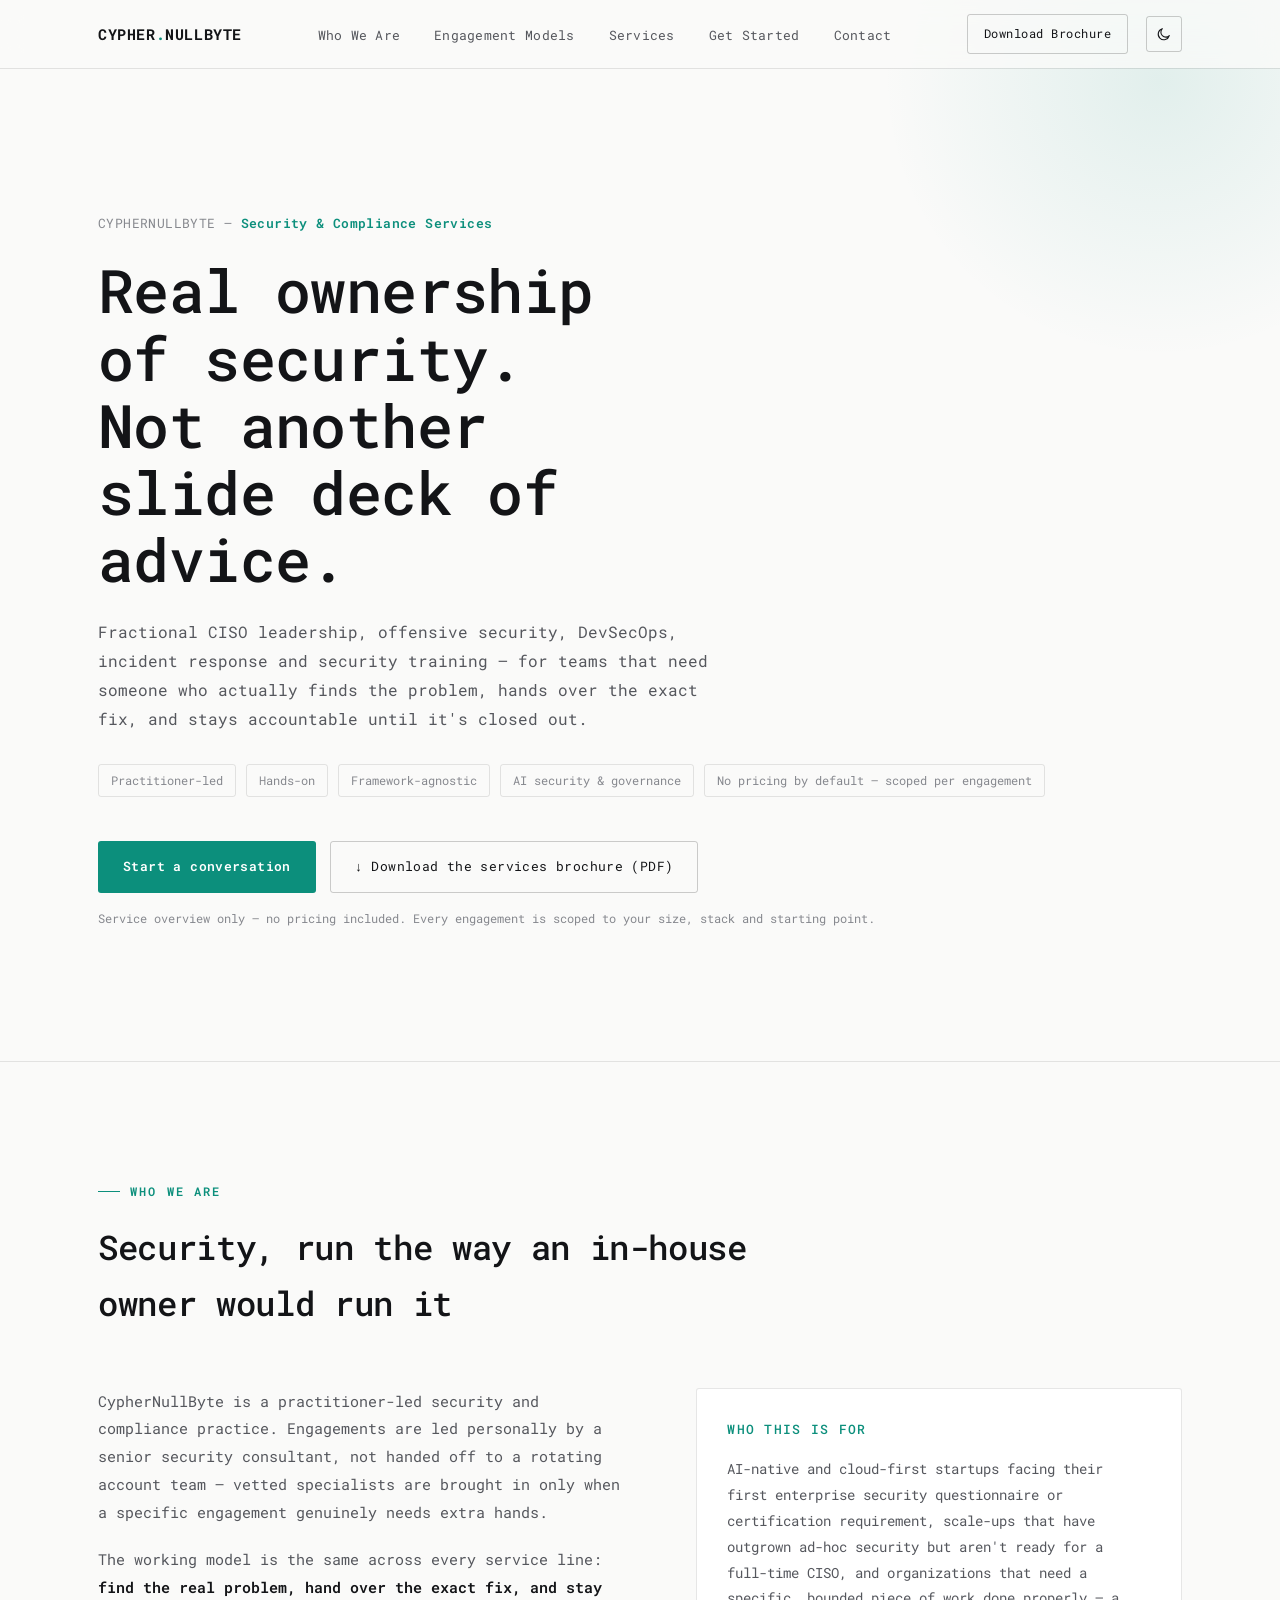
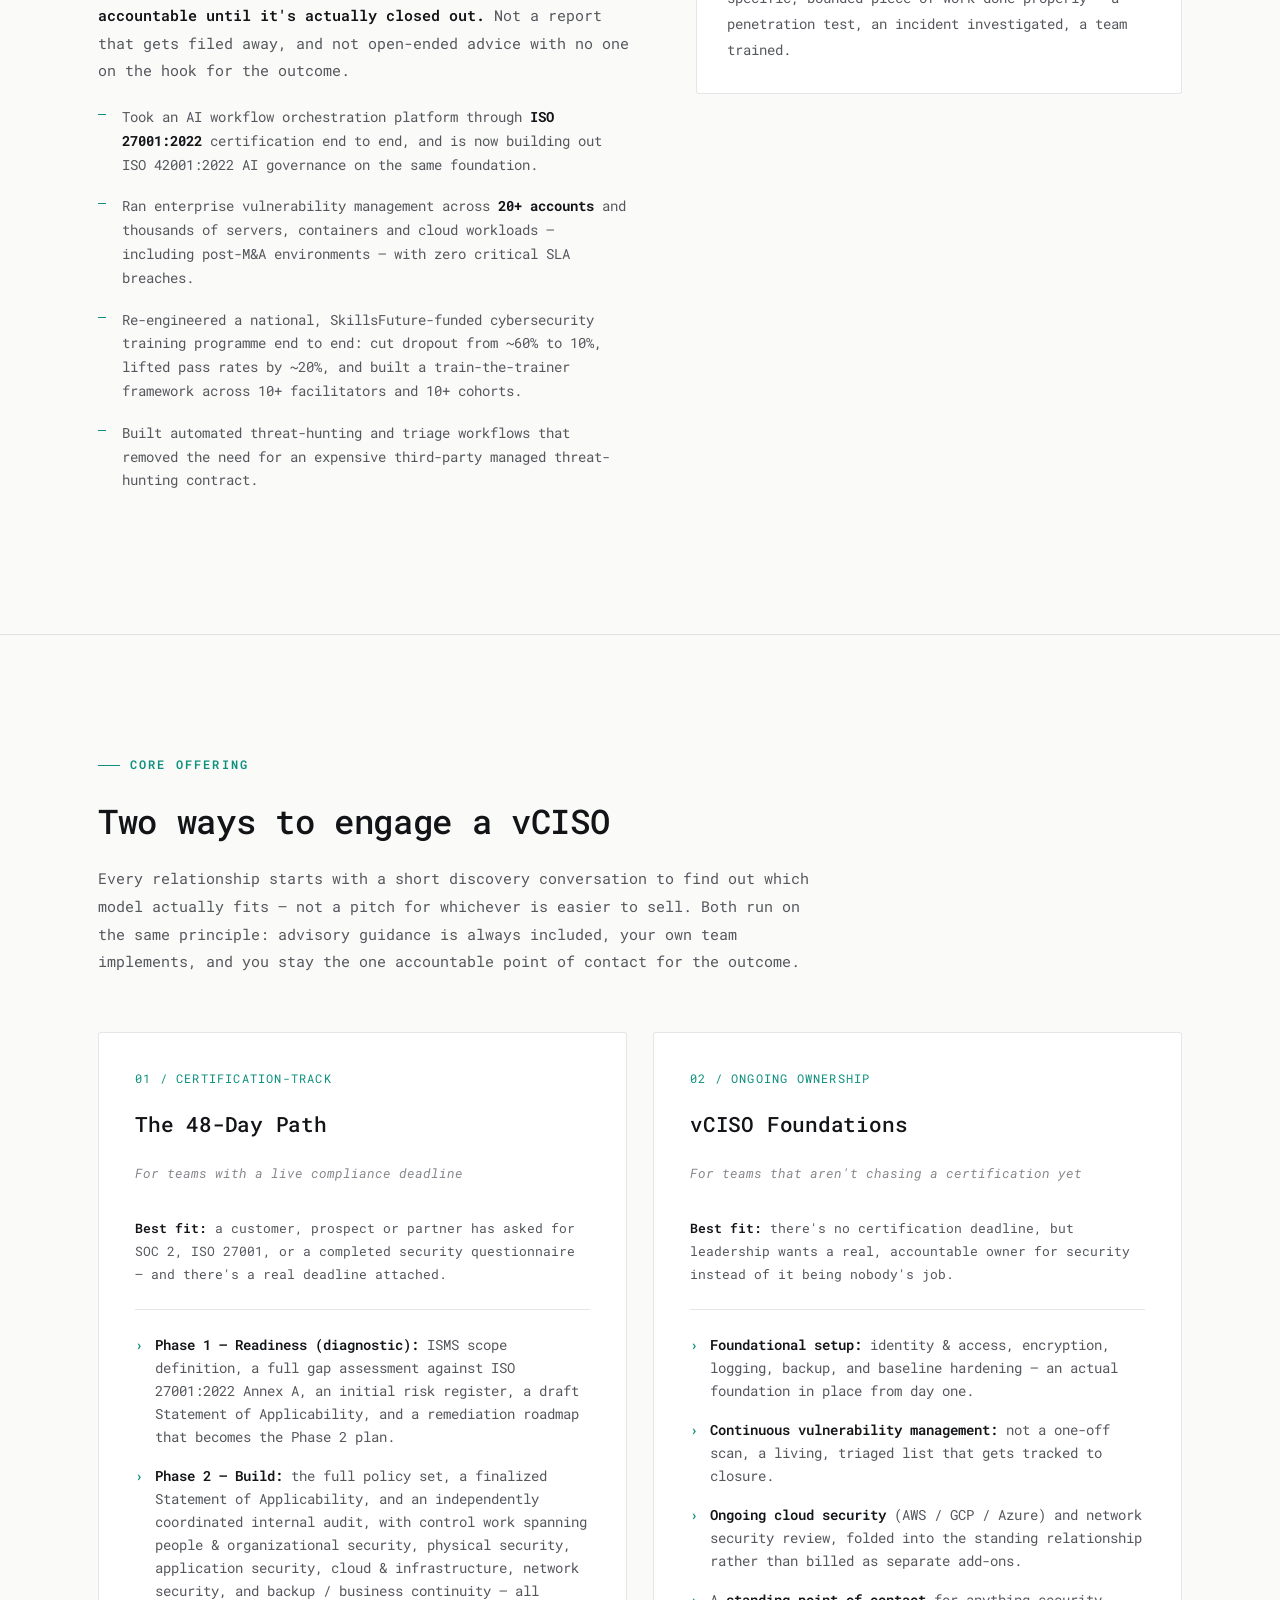
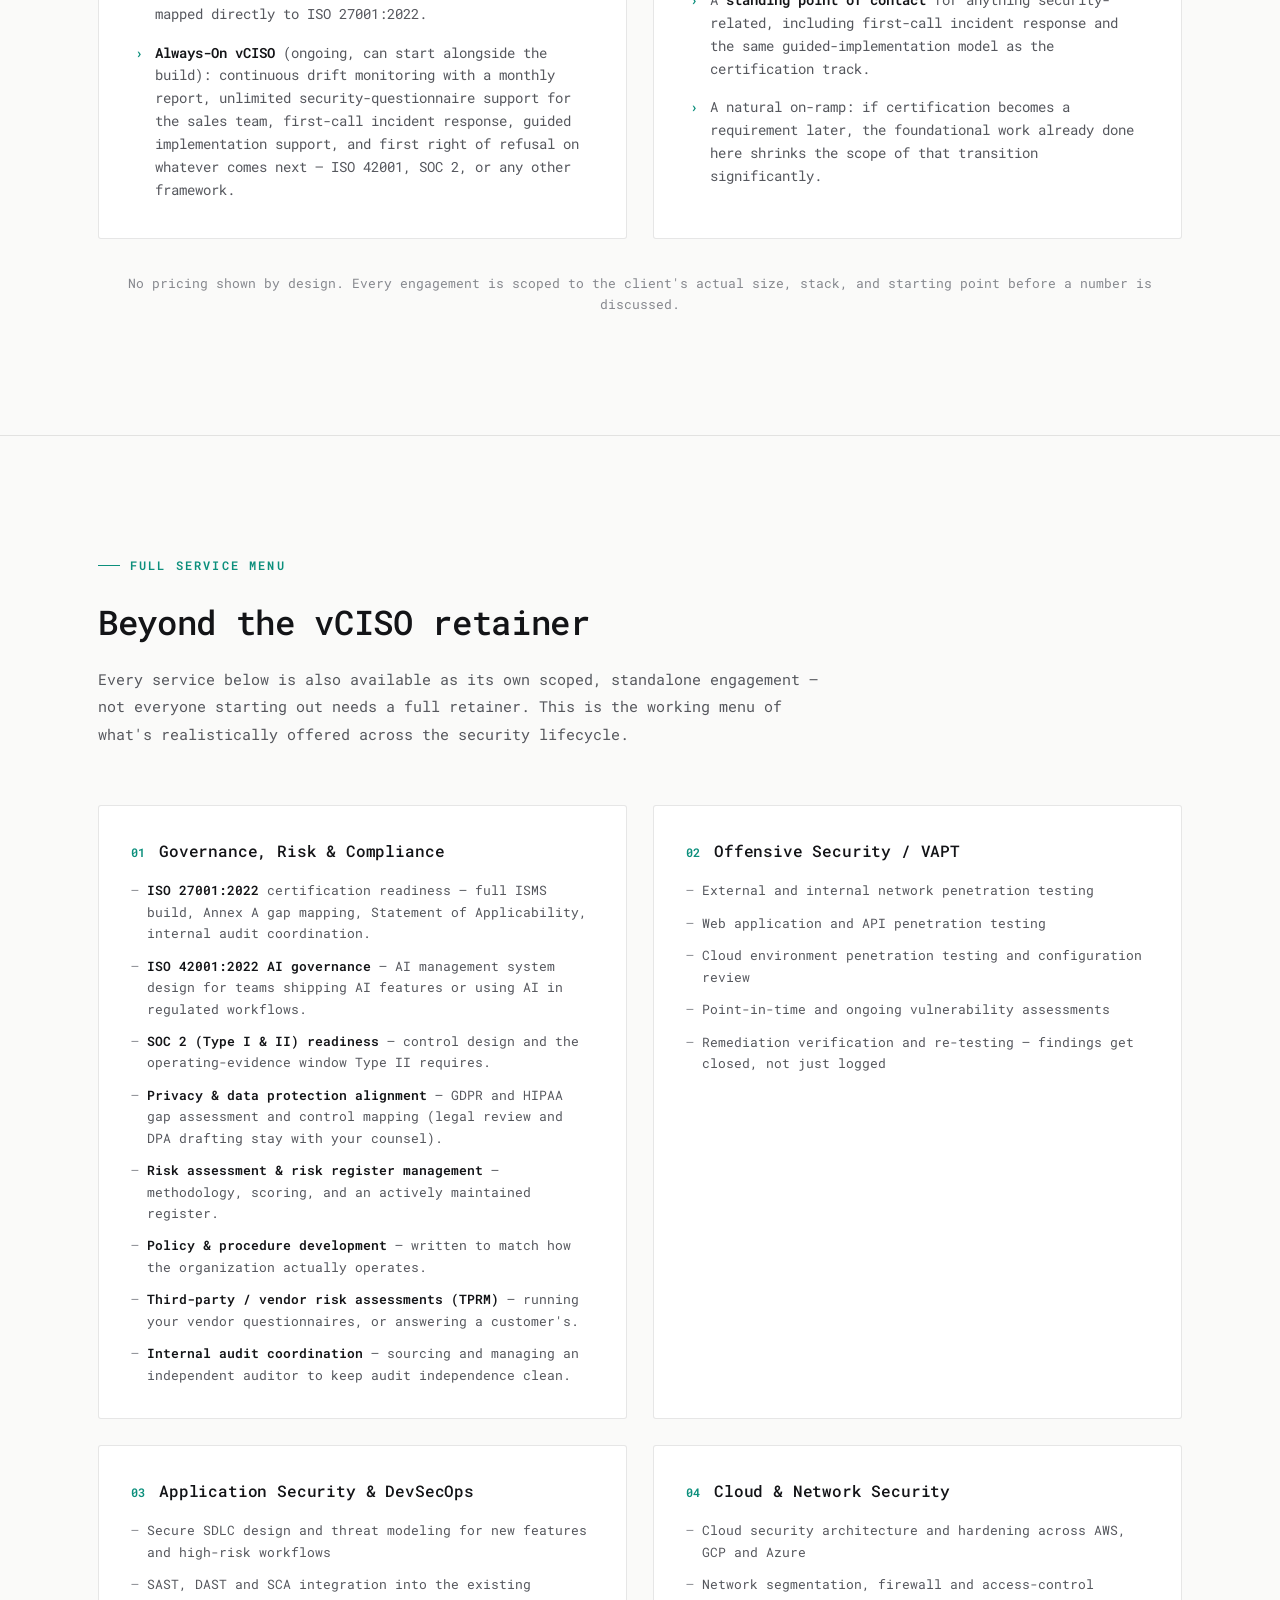
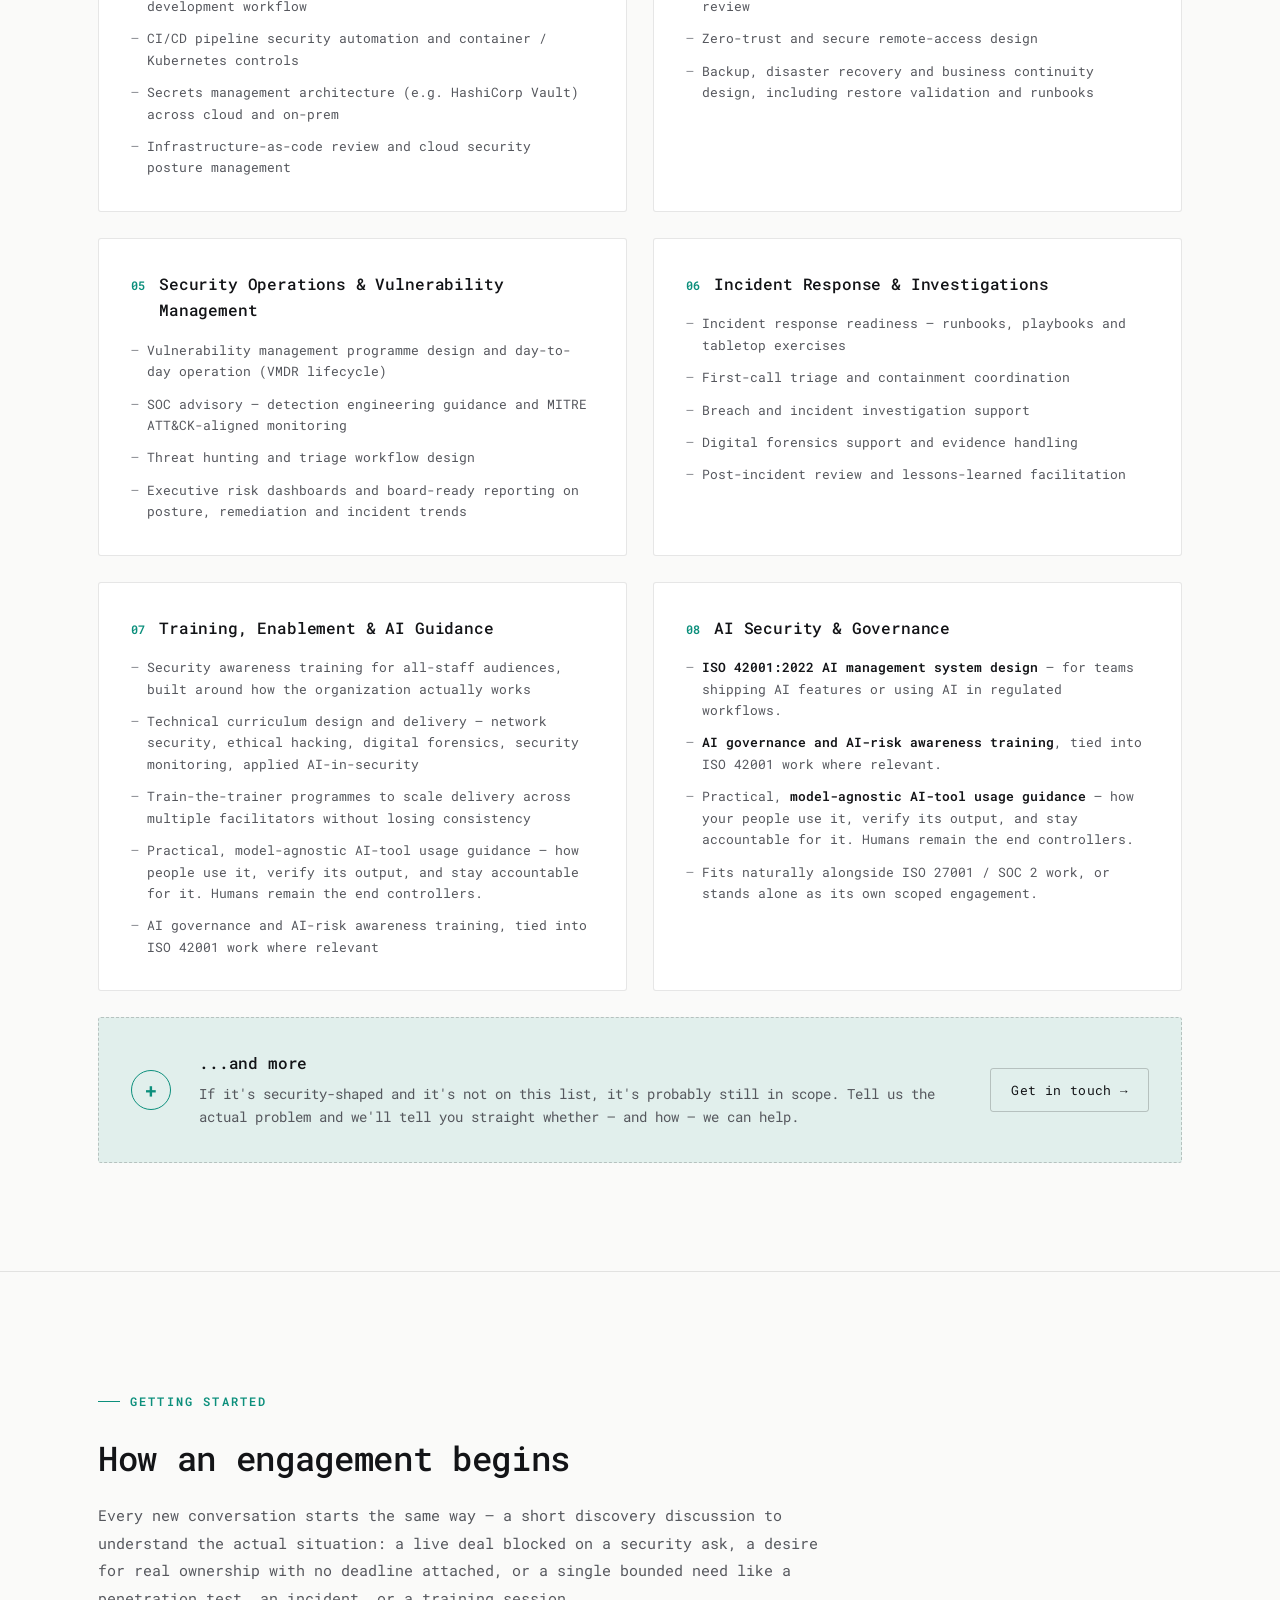
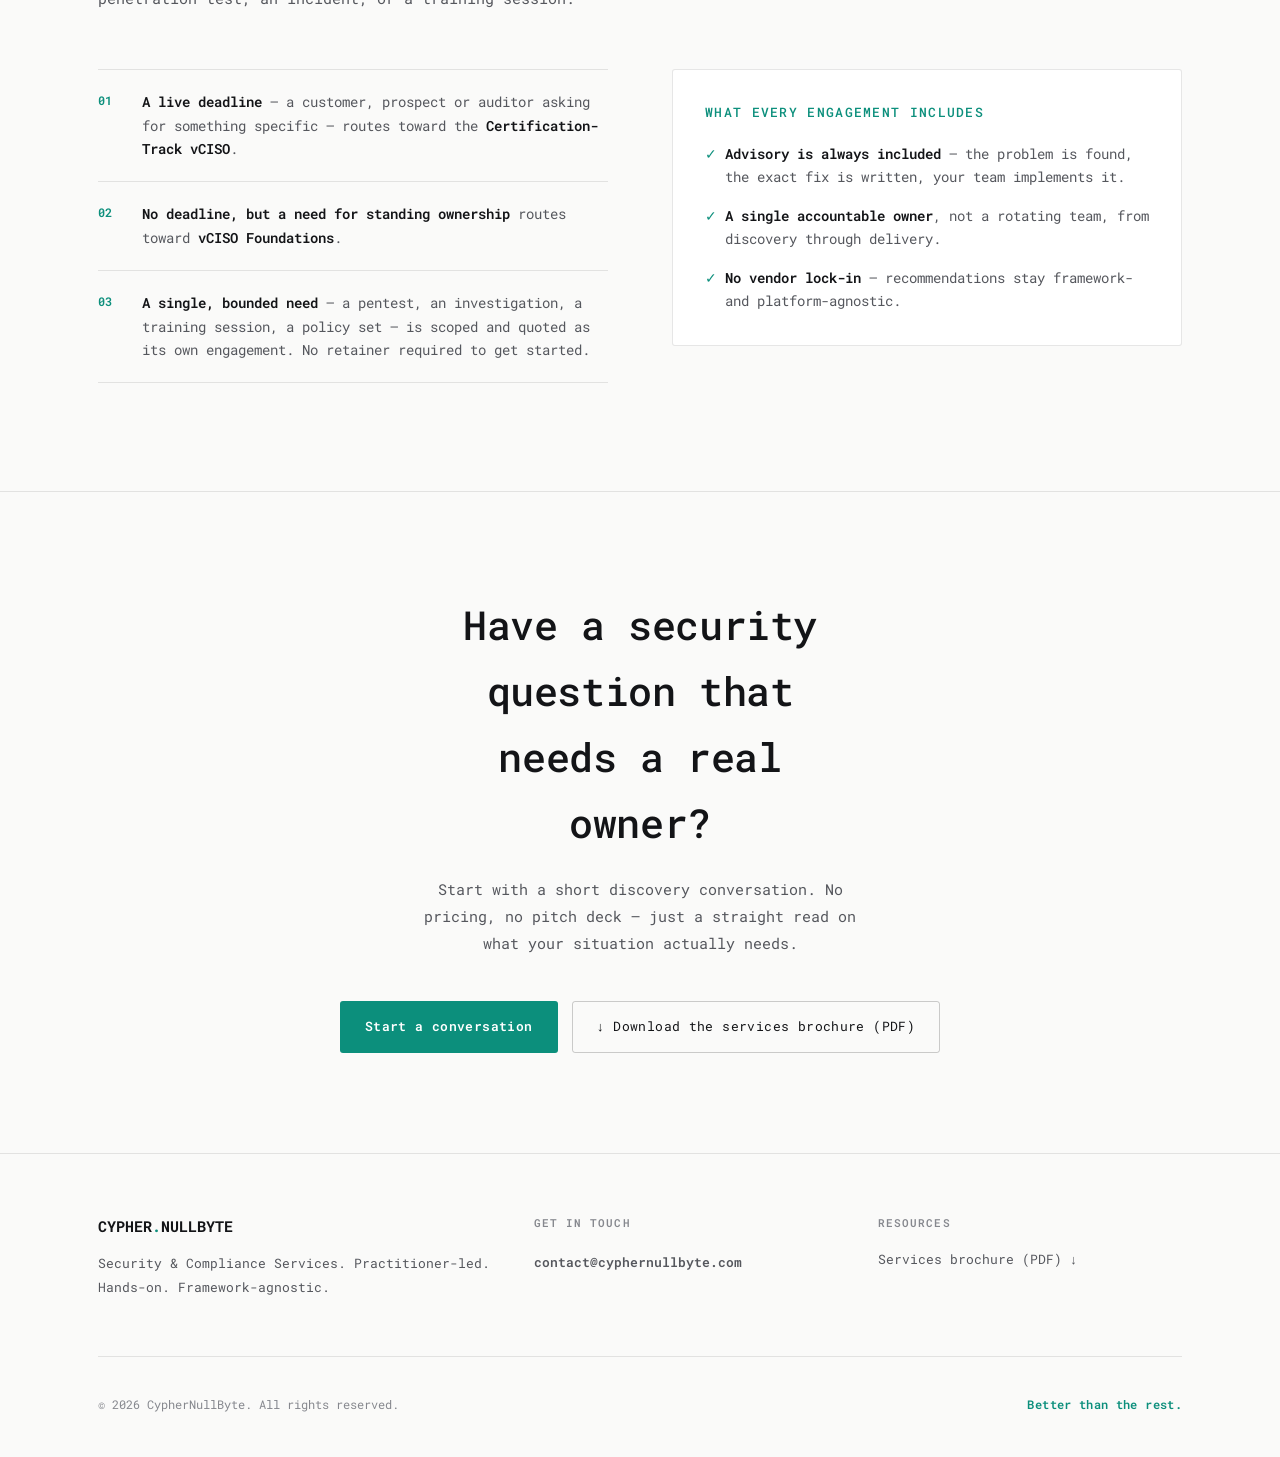
==== commit e26890a2: "Rebuild as a single-page vCISO and security services site Fresh start on top of the old personal-por" ====
--- a/index.html
+++ b/index.html
@@ -1 +1,369 @@
-<!DOCTYPE html><html lang="en"><head><meta charset="UTF-8"><meta name="viewport" content="width=device-width, initial-scale=1.0"><link rel="icon" href="assets//img/perfil.png"><link rel="stylesheet" href="https://unicons.iconscout.com/release/v4.0.0/css/line.css"><link rel="stylesheet" href="assets/css/swiper-bundle.min.css"><link rel="stylesheet" href="assets/css/styles.css"><title>cYpHeR | CS Jawanda</title></head><body> <header class="header" id="header"> <nav class="nav container"> <a href="https://cyphernullbyte.com" class="nav__logo">cYpHeR</a><div class="nav__menu" id="nav-menu"><ul class="nav__list grid"><li class="nav__item"> <a href="#home" class="nav__link active-link"> <i class="uil uil-estate nav__icon"></i> Home </a></li><li class="nav__item"> <a href="#about" class="nav__link"> <i class="uil uil-user nav__icon"></i> About </a></li><li class="nav__item"> <a href="#skills" class="nav__link"> <i class="uil uil-file-alt nav__icon"></i> Skills </a></li><li class="nav__item"> <a href="#services" class="nav__link"> <i class="uil uil-briefcase-alt nav__icon"></i> Services </a></li><li class="nav__item"> <a href="#portfolio" class="nav__link"> <i class="uil uil-scenery nav__icon"></i> Portfolio </a></li><li class="nav__item"> <a href="#contact" class="nav__link"> <i class="uil uil-message nav__icon"></i> ContactMe </a></li></ul> <i class="uil uil-times nav__close" id="nav-close"></i></div><div class="nav__btns"><div> <i class="uil uil-moon change-theme" id="theme-button"></i></div><div class="nav__toggle" id="nav-toggle"> <i class="uil uil-apps"></i></div></div> </nav> </header> <main class="main"> <section class="home section" id="home"><div class="home__container container grid"><div class="home__content grid"><div class="home__social"> <a href="https://www.linkedin.com/in/cs-jawanda/" class="home__social-icon" target="_blank"> <i class="uil uil-linkedin-alt"></i> </a> <a href="mailto:me@cyphernullbyte.com" class="home__social-icon" target="_blank"> <i class="uil uil-envelope"></i> </a> <a href="https://github.com/cypher-nullbyte" class="home__social-icon" target="_blank"> <i class="uil uil-github-alt"></i> </a></div><div class="home__img"> <svg class="home__blob" viewBox="0 0 200 187" xmlns="http://www.w3.org/2000/svg" xmlns:xlink="http://www.w3.org/1999/xlink"> <mask id="mask0" mask-type="alpha"> <path d="M190.312 36.4879C206.582 62.1187 201.309 102.826 182.328 134.186C163.346 165.547 130.807 187.559 100.226 186.353C69.6454 185.297 41.0228 161.023 21.7403 129.362C2.45775 97.8511 -7.48481 59.1033 6.67581 34.5279C20.9871 10.1032 59.7028 -0.149132 97.9666 0.00163737C136.23 0.303176 174.193 10.857 190.312 36.4879Z"/> </mask> <g mask="url(#mask0)"> <path d="M190.312 36.4879C206.582 62.1187 201.309 102.826 182.328 134.186C163.346 165.547 130.807 187.559 100.226 186.353C69.6454 185.297 41.0228 161.023 21.7403 129.362C2.45775 97.8511 -7.48481 59.1033 6.67581 34.5279C20.9871 10.1032 59.7028 -0.149132 97.9666 0.00163737C136.23 0.303176 174.193 10.857 190.312 36.4879Z"/> <image class="home__blob-img" x="12" y="18" xlink:href="assets/img/perfil.png"/> </g> </svg></div><div class="home__data"><h1 class="home__title"> Hi, I'm cYpHeR</h1><h3> FullStack Web & App Developer, Ethical Hacker</h3><p class="home__description">Experienced in Web Development, React Native Development, Networking & NetSec.</p> <a href="#contact" class="button button--flex"> Contact Me<i class="uil uil-message button__icon"></i> </a></div></div><div class="home__scroll"> <a href="#about" class="home__scroll-button button--flex"> <i class="uil uil-mouse-alt home__scroll-mouse"></i> <span class="home__scroll-name">Scroll Down</span> <i class="uil uil-arrow-down home__scroll-arrow"></i> </a></div></div> </section> <section class="about section" id="about"><h2 class="section__title">About Me</h2> <span class="section__subtitle">My Introduction</span><div class="about__container container grid"> <img src="assets/img/about2.png" alt="" class="about__img"><div class="about__data"> <span class="about__subtitle">My name is Chiranjeet Singh.</span><p class="about__description"> I'm a 3rd year underGrad at VIT,Vellore. I've been programming since 2015. I am passionate about technology. I am a FullStack Web Developer [MERN Stack], App Devloper [React Native] and Competitive Programmer. I'm also a beginner level Ethical Hacker. I'm interested in NetSec, AI, ML, DS, IOT and Blockchain. I'm comfortable with a dozen of programming languages and many technologies. Currently, I'm working on a StartUp.</p><div class="about__info"><div> <span class="about__info-title">05+</span> <span class="about__info-name">Years <br> experience</span></div><div> <span class="about__info-title">20+</span> <span class="about__info-name">Completed <br> Projects</span></div></div><div class="about__buttons"> <a href="assets/pdf/cv.pdf" class="button button--flex" target="_blank"> Download CV<i class="uil uil-download-alt button__icon"></i> </a></div></div></div> </section> <section class="skills section" id="skills"><h2 class="section__title">Skills</h2> <span class="section__subtitle">My technical level</span><div class="skills__container container grid"><div class="skills__content skills__open"><div class="skills__header"> <i class="uil uil-brackets-curly skills__icon"></i><div><h1 class="skills__titles">Frontend developer</h1> <span class="skills__subtitle">More than 5 years</span></div> <i class="uil uil-angle-down skills__arrow"></i></div><div class="skills__list grid"><div class="skills__data"><div class="skills__titles"><h3 class="skills__name">HTML</h3> <span class="skills__number">90%</span></div><div class="skills__bar"> <span class="skills__percentage skills__html"></span></div></div><div class="skills__data"><div class="skills__titles"><h3 class="skills__name">CSS</h3> <span class="skills__number">80%</span></div><div class="skills__bar"> <span class="skills__percentage skills__css"></span></div></div><div class="skills__data"><div class="skills__titles"><h3 class="skills__name">JavaScript</h3> <span class="skills__number">90%</span></div><div class="skills__bar"> <span class="skills__percentage skills__js"></span></div></div><div class="skills__data"><div class="skills__titles"><h3 class="skills__name">React</h3> <span class="skills__number">90%</span></div><div class="skills__bar"> <span class="skills__percentage skills__react"></span></div></div></div></div><div class="skills__content skills__close"><div class="skills__header"> <i class="uil uil-server-network skills__icon"></i><div><h1 class="skills__titles">Backend developer</h1> <span class="skills__subtitle">More than 4 years</span></div> <i class="uil uil-angle-down skills__arrow"></i></div><div class="skills__list grid"><div class="skills__data"><div class="skills__titles"><h3 class="skills__name">PHP</h3> <span class="skills__number">60%</span></div><div class="skills__bar"> <span class="skills__percentage skills__php"></span></div></div><div class="skills__data"><div class="skills__titles"><h3 class="skills__name">Node Js</h3> <span class="skills__number">80%</span></div><div class="skills__bar"> <span class="skills__percentage skills__node"></span></div></div><div class="skills__data"><div class="skills__titles"><h3 class="skills__name">Firebase</h3> <span class="skills__number">70%</span></div><div class="skills__bar"> <span class="skills__percentage skills__firebase"></span></div></div><div class="skills__data"><div class="skills__titles"><h3 class="skills__name">Mongo DB</h3> <span class="skills__number">70%</span></div><div class="skills__bar"> <span class="skills__percentage skills__mongo"></span></div></div></div></div></div> </section> <section class="qualification section"><h2 class="section__title">Qualification</h2> <span class="section__subtitle">My personal journey</span><div class="qualificaion__container container"><div class="qualification__tabs"><div class="qualification__button button--flex qualification__active" data-target="#education"> <i class="uil uil-graduation-cap qualification__icon"></i> Education</div><div class="qualification__button button--flex" data-target="#work"> <i class="uil uil-briefcase-alt qualification__icon"></i> Work</div></div><div class="qualification__sections"><div class="qualification__content qualification__active" data-content id="education"><div class="qualification__data"><div><h3 class="qualification__title">Computer Engineer</h3> <span class="qualification__subtitle">Vellore Institute of Technology</span><div class="qualification___calendar"> <i class="uil uil-calendar-alt"></i> 2019-2023</div></div><div> <span class="qualification__rounder"></span> <span class="qualification__line"></span></div></div><div class="qualification__data"><div></div><div> <span class="qualification__rounder"></span> <span class="qualification__line"></span></div><div><h3 class="qualification__title">Data Structures & Algorithms Specialization</h3> <span class="qualification__subtitle"> UC SanDiego & National Research University — Higher School of Economics </span><div class="qualification___calendar"> <i class="uil uil-calendar-alt"></i> 2019-2020</div></div></div><div class="qualification__data"><div><h3 class="qualification__title">Higher Secondary School, PCM *A(92%)</h3> <span class="qualification__subtitle">Cambridge International School</span><div class="qualification___calendar"> <i class="uil uil-calendar-alt"></i> 2016-2018</div></div><div> <span class="qualification__rounder"></span> <span class="qualification__line"></span></div></div><div class="qualification__data"><div></div><div> <span class="qualification__rounder"></span></div><div><h3 class="qualification__title">Secondary School, Science *A(10/10)</h3> <span class="qualification__subtitle"> M.G. Public School </span><div class="qualification___calendar"> <i class="uil uil-calendar-alt"></i> 2014-2016</div></div></div></div><div class="qualification__content" data-content id="work"><div class="qualification__data"><div><h3 class="qualification__title">Web Developer & Designer</h3> <span class="qualification__subtitle">cyphernullbyte.com</span><div class="qualification___calendar"> <i class="uil uil-calendar-alt"></i> 2021-XXXX</div></div><div> <span class="qualification__rounder"></span> <span class="qualification__line"></span></div></div><div class="qualification__data"><div></div><div> <span class="qualification__rounder"></span> <span class="qualification__line"></span></div><div><h3 class="qualification__title">Core Committe Technical Member</h3> <span class="qualification__subtitle">Sigma Xi, VIT Vellore</span><div class="qualification___calendar"> <i class="uil uil-calendar-alt"></i> 2019-2020</div></div></div><div class="qualification__data"><div><h3 class="qualification__title">Founder & CTO</h3> <span class="qualification__subtitle">cYpHer.Inc<br>[in-progress]</span><div class="qualification___calendar"> <i class="uil uil-calendar-alt"></i> 2021-XXXX</div></div><div> <span class="qualification__rounder"></span></div></div></div></div></div> </section> <section class="services section" id="services"><h2 class="section__title">Services</h2> <span class="section__subtitle">What I Offer to Serve</span><div class="services__container container grid"><div class="services__content"><div> <i class="uil uil-web-grid services__icon"></i><h3 class="services__title">Frontend<br>Developer</h3></div> <span class="button button--flex button--small button--link services__button"> View More <i class="uil uil-arrow-right button__icon"></i> </span><div class="services__modal"><div class="services__modal-content"><h4 class="services__modal-title">Frontend Developer</h4> <i class="uil uil-times services__modal-close"></i><ul class="services__modal-services grid"><li class="services__modal-service"> <i class="uil uil-check-circle services__modal-icon"></i><p>Developing the User Interface.</p></li><li class="services__modal-service"> <i class="uil uil-check-circle services__modal-icon"></i><p>React Application</p></li><li class="services__modal-service"> <i class="uil uil-check-circle services__modal-icon"></i><p>Next Application</p></li><li class="services__modal-service"> <i class="uil uil-check-circle services__modal-icon"></i><p>Rest as well as GraphQL API</p></li></ul></div></div></div><div class="services__content"><div> <i class="uil uil-arrow services__icon"></i><h3 class="services__title">Backend<br>Developer</h3></div> <span class="button button--flex button--small button--link services__button"> View More <i class="uil uil-arrow-right button__icon"></i> </span><div class="services__modal"><div class="services__modal-content"><h4 class="services__modal-title">Backend Developer</h4> <i class="uil uil-times services__modal-close"></i><ul class="services__modal-services grid"><li class="services__modal-service"> <i class="uil uil-check-circle services__modal-icon"></i><p>Database: Sql as well as NoSql</p></li><li class="services__modal-service"> <i class="uil uil-check-circle services__modal-icon"></i><p>Node.Js, Django, PHP Available</p></li><li class="services__modal-service"> <i class="uil uil-check-circle services__modal-icon"></i><p>Advanced Authentication available.</p></li></ul></div></div></div><div class="services__content"><div> <i class="uil uil-arrow services__icon"></i><h3 class="services__title">Network & NetSec<br>Developer</h3></div> <span class="button button--flex button--small button--link services__button"> View More <i class="uil uil-arrow-right button__icon"></i> </span><div class="services__modal"><div class="services__modal-content"><h4 class="services__modal-title">Network & NetSec Developer</h4> <i class="uil uil-times services__modal-close"></i><ul class="services__modal-services grid"><li class="services__modal-service"> <i class="uil uil-check-circle services__modal-icon"></i><p>Can code servers from scratch.</p></li><li class="services__modal-service"> <i class="uil uil-check-circle services__modal-icon"></i><p>Security Services (Ethical Hacking) available</p></li></ul></div></div></div><div class="services__content"><div> <i class="uil uil-pen services__icon"></i><h3 class="services__title">Algorithms & Sytem<br>Designer</h3></div> <span class="button button--flex button--small button--link services__button"> View More <i class="uil uil-arrow-right button__icon"></i> </span><div class="services__modal"><div class="services__modal-content"><h4 class="services__modal-title">Algorithms & Sytem Designer</h4> <i class="uil uil-times services__modal-close"></i><ul class="services__modal-services grid"><li class="services__modal-service"> <i class="uil uil-check-circle services__modal-icon"></i><p>Give any real world problem.</p></li><li class="services__modal-service"> <i class="uil uil-check-circle services__modal-icon"></i><p>Algorithm Design & Code Available.</p></li><li class="services__modal-service"> <i class="uil uil-check-circle services__modal-icon"></i><p>System Design Available.</p></li><li class="services__modal-service"> <i class="uil uil-check-circle services__modal-icon"></i><p>AI, ML, DS, DL Problem Solutions Availabe.</p></li></ul></div></div></div></div> </section> <section class="portfolio section" id="portfolio"><h2 class="section__title">Portfolio</h2> <span class="section__subtitle">Most recent Work</span><div class="portfolio__container container swiper-container"><div class="swiper-wrapper"><div class="portfolio__content grid swiper-slide"> <img src="assets/img/portfolio1.jpg" alt="" class="portfolio__img"><div class="portfolio__data"><h3 class="portfolio__title">BurgerResturant React</h3><p class="portfolio__description">Cool React Native App to build burger interactively.</p> <a href="https://github.com/cypher-nullbyte/BurgerResturant" class="button button--flex button--small portfolio__button" target="_blank"> View <i class="uil uil-arrow-right button__icon "></i> </a></div></div><div class="portfolio__content grid swiper-slide"> <img src="assets/img/advanced-multimedia-obfuscation.jpg" alt="" class="portfolio__img"><div class="portfolio__data"><h3 class="portfolio__title">Advanced Multimedia Obfuscation</h3><p class="portfolio__description">Used Visual Cryptography and LSB Steganography together.</p> <a href="https://github.com/cypher-nullbyte/Advanced-Multimedia-Obfuscation" class="button button--flex button--small portfolio__button" target="_blank"> View <i class="uil uil-arrow-right button__icon "></i> </a></div></div><div class="portfolio__content grid swiper-slide"> <img src="assets/img/portfolio3.jpg" alt="" class="portfolio__img"><div class="portfolio__data"><h3 class="portfolio__title">ShopIn</h3><p class="portfolio__description">Amazon.com Motivated Replica. Demo Link available soon...</p> <a href="#protfolio" class="button button--flex button--small portfolio__button" target="_blank"> Demo <i class="uil uil-arrow-right button__icon "></i> </a></div></div><div class="portfolio__content grid swiper-slide"> <img src="assets/img/the-meals-app.jpeg" alt="" class="portfolio__img"><div class="portfolio__data"><h3 class="portfolio__title">The Meals App</h3><p class="portfolio__description">React Native Application for Recipes with basic features like lactose, gluten, vegan filters</p> <a href="https://github.com/cypher-nullbyte/the-meals-app" class="button button--flex button--small portfolio__button" target="_blank"> View <i class="uil uil-arrow-right button__icon "></i> </a></div></div></div><div class="swiper-button-next"> <i class="uil uil-angle-right-b swiper-portfolio-icon"></i></div><div class="swiper-button-prev"> <i class="uil uil-angle-left-b swiper-portfolio-icon"></i></div><div class="swiper-pagination"></div></div> </section> <section class="project section"><div class="project__bg"><div class="project__container container grid"><div class="project__data"><h2 class="project__title">You have a new Project</h2><p class="project__description"> Contact me now and get a 50% discount on your new project.</p> <a href="#contact" class="button button--flex button--white"> Contact Me <i class="uil uil-message project__icon button__icon"></i> </a></div> <img src="assets/img/project.png" alt="" class="project__img"></div></div></section> <section class="contact section" id="contact"><h2 class="section__title">Contact Me</h2> <span class="section__subtitle">Get in Touch</span><div class="contact__container container grid"><div><div class="contact__information"> <i class="uil uil-phone contact__icon"></i><div><h3 class="contact__title">Call Me</h3> <span class="contact__subtitle">to Hire me in Urgency<br>+91 6396701030</span></div></div><div class="contact__information"> <i class="uil uil-envelope contact__icon"></i><div><h3 class="contact__title">Email</h3> <span class="contact__subtitle">me@cyphernullbyte.com</span></div></div><div class="contact__information"> <i class="uil uil-map-marker contact__icon"></i><div><h3 class="contact__title">Location</h3> <span class="contact__subtitle">Tellus (❁´◡`❁)</span></div></div></div><form action="https://formspree.io/f/mlealbjd" class="contact__form grid" id="my_form" method="POST"><div class="contact__inputs grid"><div class="contact__content"> <label for="name" class="contact__label">Name</label> <input type="text" name="name" id="name" class="contact__input" required></div><div class="contact__content"> <label for="email" class="contact__label">Email</label> <input type="email" name="email" id="email" class="contact__input" required></div></div><div class="contact__content"> <label for="project" class="contact__label">Project | Title</label> <input type="text" id="project" name="project" class="contact__input" required></div><div class="contact__content"> <label for="message" class="contact__label">Message</label><textarea name="message" name="message" id="message" cols="0" rows="7" class="contact__input" required></textarea></div><div> <button type="submit" class="button button--flex" style="cursor: pointer;"> Send Message <i class="uil uil-message button__icon"></i> </button></div></form></div> </section> </main> <footer class="footer"><div class="footer__bg"><div class="footer__container container grid"><div><h1 class="footer__title">cYpHer nUllByTe</h1> <span class="footer__subtitle">Chiranjeet Singh Jawanda</span></div><ul class="footer__links"><li> <a href="#services" class="footer__link">Services</a></li><li> <a href="#portfolio" class="footer__link">Portfolio</a></li><li> <a href="#contact" class="footer__link">ContactMe</a></li></ul><div class="footer__socials"> <a href="https://www.linkedin.com/in/cs-jawanda/" class="footer__social" target="_blank"> <i class="uil uil-linkedin-alt"></i> </a> <a href="mailto:me@cyphernullbyte.com" class="footer__social" target="_blank"> <i class="uil uil-envelope"></i> </a> <a href="https://github.com/cypher-nullbyte" class="footer__social" target="_blank"> <i class="uil uil-github-alt"></i> </a></div></div><p class="footer__copy">&#169; cyphernullbyte.com. All rights reserved</p></div> </footer> <a href="#home" class="scrollup" id="scroll-up"> <i class="uil uil-arrow-up scrollup__icon"></i> </a> <script src="assets/js/swiper-bundle.min.js"></script> <script src="assets/js/main.js"></script> </body></html>+<!DOCTYPE html>
+<html lang="en">
+<head>
+      <meta charset="UTF-8">
+      <meta name="viewport" content="width=device-width, initial-scale=1.0">
+      <meta name="description" content="CypherNullByte is a practitioner-led security and compliance practice: fractional CISO (vCISO) leadership, AI security & governance, offensive security, DevSecOps, incident response and security training. Hands-on, framework-agnostic, scoped to your actual need — no bloated retainer required.">
+      <meta name="keywords" content="vCISO, fractional CISO, AI security, AI governance, ISO 42001, security compliance, ISO 27001, SOC 2, penetration testing, DevSecOps, incident response, security awareness training">
+      <meta name="author" content="cypher-nullbyte">
+      <link rel="canonical" href="https://cyphernullbyte.com/">
+      <link rel="icon" type="image/png" href="images/favicon.png">
+
+      <title>CypherNullByte — Security &amp; Compliance Services</title>
+
+      <!-- Open Graph -->
+      <meta property="og:type" content="website">
+      <meta property="og:site_name" content="CypherNullByte">
+      <meta property="og:title" content="CypherNullByte — Security &amp; Compliance Services">
+      <meta property="og:description" content="Practitioner-led vCISO leadership, offensive security, DevSecOps, incident response and security training — for teams that need real ownership of security, not just advice.">
+      <meta property="og:url" content="https://cyphernullbyte.com/">
+      <meta property="og:image" content="https://cyphernullbyte.com/images/favicon.png">
+
+      <!-- Twitter -->
+      <meta name="twitter:card" content="summary">
+      <meta name="twitter:title" content="CypherNullByte — Security &amp; Compliance Services">
+      <meta name="twitter:description" content="Practitioner-led vCISO leadership, offensive security, DevSecOps, incident response and security training.">
+      <meta name="twitter:image" content="https://cyphernullbyte.com/images/favicon.png">
+
+      <link rel="stylesheet" href="style.css">
+
+      <!-- Structured data — lets search and AI answer engines parse services as data, not just prose -->
+      <script type="application/ld+json">
+      {
+            "@context": "https://schema.org",
+            "@type": "ProfessionalService",
+            "name": "CypherNullByte",
+            "url": "https://cyphernullbyte.com/",
+            "logo": "https://cyphernullbyte.com/images/favicon.png",
+            "description": "Practitioner-led security and compliance practice offering fractional CISO (vCISO) leadership, offensive security, DevSecOps, incident response and security training. Hands-on, framework-agnostic, scoped per engagement with no fixed retainer required.",
+            "email": "contact@cyphernullbyte.com",
+            "areaServed": "Worldwide",
+            "knowsAbout": ["ISO 27001", "ISO 42001", "AI Security", "AI Governance", "AI Risk Management", "SOC 2", "GDPR", "HIPAA", "Penetration Testing", "DevSecOps", "Cloud Security", "Incident Response", "Security Awareness Training"],
+            "makesOffer": [
+                  { "@type": "Offer", "itemOffered": { "@type": "Service", "name": "Certification-Track vCISO (48-Day Path)", "description": "ISO 27001/SOC 2 readiness, ISMS build, and an ongoing Always-On vCISO option for teams with a live compliance deadline." } },
+                  { "@type": "Offer", "itemOffered": { "@type": "Service", "name": "vCISO Foundations", "description": "Ongoing, accountable security ownership with no certification deadline required — foundational hardening, continuous vulnerability management, and cloud/network security review." } },
+                  { "@type": "Offer", "itemOffered": { "@type": "Service", "name": "Governance, Risk & Compliance", "description": "ISO 27001:2022, ISO 42001:2022 AI governance, SOC 2, GDPR/HIPAA alignment, risk register management, policy development, TPRM, internal audit coordination." } },
+                  { "@type": "Offer", "itemOffered": { "@type": "Service", "name": "AI Security & Governance", "description": "ISO 42001:2022 AI management system design, AI-risk awareness training, and practical, model-agnostic AI-tool usage guidance for teams shipping AI features or using AI in regulated workflows." } },
+                  { "@type": "Offer", "itemOffered": { "@type": "Service", "name": "Offensive Security / VAPT", "description": "Network, web application, API and cloud penetration testing, vulnerability assessments, remediation verification." } },
+                  { "@type": "Offer", "itemOffered": { "@type": "Service", "name": "Application Security & DevSecOps", "description": "Secure SDLC, threat modeling, SAST/DAST/SCA, CI/CD pipeline security, container/Kubernetes controls, secrets management." } },
+                  { "@type": "Offer", "itemOffered": { "@type": "Service", "name": "Cloud & Network Security", "description": "AWS/GCP/Azure hardening, network segmentation, zero-trust design, backup and disaster recovery." } },
+                  { "@type": "Offer", "itemOffered": { "@type": "Service", "name": "Security Operations & Vulnerability Management", "description": "VMDR programme design, SOC advisory, threat hunting, executive risk reporting." } },
+                  { "@type": "Offer", "itemOffered": { "@type": "Service", "name": "Incident Response & Investigations", "description": "IR readiness, first-call triage, breach investigation, digital forensics, post-incident review." } },
+                  { "@type": "Offer", "itemOffered": { "@type": "Service", "name": "Training, Enablement & AI Guidance", "description": "Security awareness training, technical curriculum design, train-the-trainer programmes, AI governance and AI-tool usage guidance." } }
+            ]
+      }
+      </script>
+</head>
+<body>
+
+      <!-- ============================== nav ============================== -->
+      <header class="nav">
+            <div class="nav__inner">
+                  <a href="#top" class="nav__brand">CYPHER<span>.</span>NULLBYTE</a>
+
+                  <ul class="nav__links" id="nav-links">
+                        <li><a href="#who">Who We Are</a></li>
+                        <li><a href="#engagements">Engagement Models</a></li>
+                        <li><a href="#services">Services</a></li>
+                        <li><a href="#start">Get Started</a></li>
+                        <li><a href="#contact">Contact</a></li>
+                  </ul>
+
+                  <div class="nav__right">
+                        <a class="btn-brochure" href="assets/CypherNullByte-Services-Brochure.pdf" download="CypherNullByte-Services-Brochure.pdf">Download Brochure</a>
+                        <button class="theme-toggle" id="theme-toggle" aria-label="Toggle color theme" type="button">
+                              <svg class="icon-sun" viewBox="0 0 24 24" fill="none" stroke="currentColor" stroke-width="1.6" stroke-linecap="round"><circle cx="12" cy="12" r="4.2"/><path d="M12 2.5v2.4M12 19.1v2.4M4.2 4.2l1.7 1.7M18.1 18.1l1.7 1.7M2.5 12h2.4M19.1 12h2.4M4.2 19.8l1.7-1.7M18.1 5.9l1.7-1.7"/></svg>
+                              <svg class="icon-moon" viewBox="0 0 24 24" fill="none" stroke="currentColor" stroke-width="1.6" stroke-linecap="round" stroke-linejoin="round"><path d="M20 14.5A8.5 8.5 0 1 1 9.5 4a6.8 6.8 0 0 0 10.5 10.5Z"/></svg>
+                        </button>
+                        <button class="nav-burger" id="nav-burger" aria-label="Toggle menu" type="button">
+                              <span></span><span></span><span></span>
+                        </button>
+                  </div>
+            </div>
+      </header>
+
+      <main id="top">
+
+            <!-- ============================== hero ============================== -->
+            <section class="hero">
+                  <div class="wrap">
+                        <p class="hero__kicker reveal">CYPHERNULLBYTE — <strong>Security &amp; Compliance Services</strong></p>
+
+                        <h1 class="reveal">Real ownership of security. Not another slide deck of advice.</h1>
+
+                        <p class="hero__lede reveal">Fractional CISO leadership, offensive security, DevSecOps, incident response and security training — for teams that need someone who actually finds the problem, hands over the exact fix, and stays accountable until it's closed out.</p>
+
+                        <div class="hero__tags reveal">
+                              <span>Practitioner-led</span>
+                              <span>Hands-on</span>
+                              <span>Framework-agnostic</span>
+                              <span>AI security &amp; governance</span>
+                              <span>No pricing by default — scoped per engagement</span>
+                        </div>
+
+                        <div class="hero__cta reveal">
+                              <a class="btn btn-primary" href="#contact">Start a conversation</a>
+                              <a class="btn btn-ghost" href="assets/CypherNullByte-Services-Brochure.pdf" download="CypherNullByte-Services-Brochure.pdf">↓ Download the services brochure (PDF)</a>
+                        </div>
+                        <p class="hero__note reveal">Service overview only — no pricing included. Every engagement is scoped to your size, stack and starting point.</p>
+                  </div>
+            </section>
+
+            <!-- ============================== who we are ============================== -->
+            <section class="section" id="who">
+                  <div class="wrap">
+                        <div class="section__head reveal">
+                              <p class="eyebrow">Who we are</p>
+                              <h2 class="section__title">Security, run the way an in-house owner would run it</h2>
+                        </div>
+
+                        <div class="about-grid">
+                              <div class="about-copy reveal">
+                                    <p>CypherNullByte is a practitioner-led security and compliance practice. Engagements are led personally by a senior security consultant, not handed off to a rotating account team — vetted specialists are brought in only when a specific engagement genuinely needs extra hands.</p>
+                                    <p>The working model is the same across every service line: <strong>find the real problem, hand over the exact fix, and stay accountable until it's actually closed out.</strong> Not a report that gets filed away, and not open-ended advice with no one on the hook for the outcome.</p>
+
+                                    <ul class="proof-list">
+                                          <li>Took an AI workflow orchestration platform through <b style="color:var(--text)">ISO 27001:2022</b> certification end to end, and is now building out ISO 42001:2022 AI governance on the same foundation.</li>
+                                          <li>Ran enterprise vulnerability management across <b style="color:var(--text)">20+ accounts</b> and thousands of servers, containers and cloud workloads — including post-M&amp;A environments — with zero critical SLA breaches.</li>
+                                          <li>Re-engineered a national, SkillsFuture-funded cybersecurity training programme end to end: cut dropout from ~60% to 10%, lifted pass rates by ~20%, and built a train-the-trainer framework across 10+ facilitators and 10+ cohorts.</li>
+                                          <li>Built automated threat-hunting and triage workflows that removed the need for an expensive third-party managed threat-hunting contract.</li>
+                                    </ul>
+                              </div>
+
+                              <div class="who-box reveal">
+                                    <h3>Who this is for</h3>
+                                    <p>AI-native and cloud-first startups facing their first enterprise security questionnaire or certification requirement, scale-ups that have outgrown ad-hoc security but aren't ready for a full-time CISO, and organizations that need a specific, bounded piece of work done properly — a penetration test, an incident investigated, a team trained.</p>
+                              </div>
+                        </div>
+                  </div>
+            </section>
+
+            <!-- ============================== engagement models ============================== -->
+            <section class="section" id="engagements">
+                  <div class="wrap">
+                        <div class="section__head reveal">
+                              <p class="eyebrow">Core offering</p>
+                              <h2 class="section__title">Two ways to engage a vCISO</h2>
+                              <p class="section__lead">Every relationship starts with a short discovery conversation to find out which model actually fits — not a pitch for whichever is easier to sell. Both run on the same principle: advisory guidance is always included, your own team implements, and you stay the one accountable point of contact for the outcome.</p>
+                        </div>
+
+                        <div class="engagement-grid">
+                              <div class="engagement-card reveal">
+                                    <div class="engagement-card__num">01 / CERTIFICATION-TRACK</div>
+                                    <h3>The 48-Day Path</h3>
+                                    <p class="engagement-card__for">For teams with a live compliance deadline</p>
+                                    <p class="engagement-card__fit"><b>Best fit:</b> a customer, prospect or partner has asked for SOC 2, ISO 27001, or a completed security questionnaire — and there's a real deadline attached.</p>
+
+                                    <ul class="feature-list">
+                                          <li><b>Phase 1 — Readiness (diagnostic):</b> ISMS scope definition, a full gap assessment against ISO 27001:2022 Annex A, an initial risk register, a draft Statement of Applicability, and a remediation roadmap that becomes the Phase 2 plan.</li>
+                                          <li><b>Phase 2 — Build:</b> the full policy set, a finalized Statement of Applicability, and an independently coordinated internal audit, with control work spanning people &amp; organizational security, physical security, application security, cloud &amp; infrastructure, network security, and backup / business continuity — all mapped directly to ISO 27001:2022.</li>
+                                          <li><b>Always-On vCISO</b> (ongoing, can start alongside the build): continuous drift monitoring with a monthly report, unlimited security-questionnaire support for the sales team, first-call incident response, guided implementation support, and first right of refusal on whatever comes next — ISO 42001, SOC 2, or any other framework.</li>
+                                    </ul>
+                              </div>
+
+                              <div class="engagement-card reveal">
+                                    <div class="engagement-card__num">02 / ONGOING OWNERSHIP</div>
+                                    <h3>vCISO Foundations</h3>
+                                    <p class="engagement-card__for">For teams that aren't chasing a certification yet</p>
+                                    <p class="engagement-card__fit"><b>Best fit:</b> there's no certification deadline, but leadership wants a real, accountable owner for security instead of it being nobody's job.</p>
+
+                                    <ul class="feature-list">
+                                          <li><b>Foundational setup:</b> identity &amp; access, encryption, logging, backup, and baseline hardening — an actual foundation in place from day one.</li>
+                                          <li><b>Continuous vulnerability management:</b> not a one-off scan, a living, triaged list that gets tracked to closure.</li>
+                                          <li><b>Ongoing cloud security</b> (AWS / GCP / Azure) and network security review, folded into the standing relationship rather than billed as separate add-ons.</li>
+                                          <li>A <b>standing point of contact</b> for anything security-related, including first-call incident response and the same guided-implementation model as the certification track.</li>
+                                          <li>A natural on-ramp: if certification becomes a requirement later, the foundational work already done here shrinks the scope of that transition significantly.</li>
+                                    </ul>
+                              </div>
+                        </div>
+
+                        <p class="section__foot-note reveal">No pricing shown by design. Every engagement is scoped to the client's actual size, stack, and starting point before a number is discussed.</p>
+                  </div>
+            </section>
+
+            <!-- ============================== full service menu ============================== -->
+            <section class="section" id="services">
+                  <div class="wrap">
+                        <div class="section__head reveal">
+                              <p class="eyebrow">Full service menu</p>
+                              <h2 class="section__title">Beyond the vCISO retainer</h2>
+                              <p class="section__lead">Every service below is also available as its own scoped, standalone engagement — not everyone starting out needs a full retainer. This is the working menu of what's realistically offered across the security lifecycle.</p>
+                        </div>
+
+                        <div class="services-grid reveal">
+
+                              <div class="service-card">
+                                    <div class="service-card__head"><span class="service-card__num">01</span><h3>Governance, Risk &amp; Compliance</h3></div>
+                                    <ul>
+                                          <li><b>ISO 27001:2022</b> certification readiness — full ISMS build, Annex A gap mapping, Statement of Applicability, internal audit coordination.</li>
+                                          <li><b>ISO 42001:2022 AI governance</b> — AI management system design for teams shipping AI features or using AI in regulated workflows.</li>
+                                          <li><b>SOC 2 (Type I &amp; II) readiness</b> — control design and the operating-evidence window Type II requires.</li>
+                                          <li><b>Privacy &amp; data protection alignment</b> — GDPR and HIPAA gap assessment and control mapping (legal review and DPA drafting stay with your counsel).</li>
+                                          <li><b>Risk assessment &amp; risk register management</b> — methodology, scoring, and an actively maintained register.</li>
+                                          <li><b>Policy &amp; procedure development</b> — written to match how the organization actually operates.</li>
+                                          <li><b>Third-party / vendor risk assessments (TPRM)</b> — running your vendor questionnaires, or answering a customer's.</li>
+                                          <li><b>Internal audit coordination</b> — sourcing and managing an independent auditor to keep audit independence clean.</li>
+                                    </ul>
+                              </div>
+
+                              <div class="service-card">
+                                    <div class="service-card__head"><span class="service-card__num">02</span><h3>Offensive Security / VAPT</h3></div>
+                                    <ul>
+                                          <li>External and internal network penetration testing</li>
+                                          <li>Web application and API penetration testing</li>
+                                          <li>Cloud environment penetration testing and configuration review</li>
+                                          <li>Point-in-time and ongoing vulnerability assessments</li>
+                                          <li>Remediation verification and re-testing — findings get closed, not just logged</li>
+                                    </ul>
+                              </div>
+
+                              <div class="service-card">
+                                    <div class="service-card__head"><span class="service-card__num">03</span><h3>Application Security &amp; DevSecOps</h3></div>
+                                    <ul>
+                                          <li>Secure SDLC design and threat modeling for new features and high-risk workflows</li>
+                                          <li>SAST, DAST and SCA integration into the existing development workflow</li>
+                                          <li>CI/CD pipeline security automation and container / Kubernetes controls</li>
+                                          <li>Secrets management architecture (e.g. HashiCorp Vault) across cloud and on-prem</li>
+                                          <li>Infrastructure-as-code review and cloud security posture management</li>
+                                    </ul>
+                              </div>
+
+                              <div class="service-card">
+                                    <div class="service-card__head"><span class="service-card__num">04</span><h3>Cloud &amp; Network Security</h3></div>
+                                    <ul>
+                                          <li>Cloud security architecture and hardening across AWS, GCP and Azure</li>
+                                          <li>Network segmentation, firewall and access-control review</li>
+                                          <li>Zero-trust and secure remote-access design</li>
+                                          <li>Backup, disaster recovery and business continuity design, including restore validation and runbooks</li>
+                                    </ul>
+                              </div>
+
+                              <div class="service-card">
+                                    <div class="service-card__head"><span class="service-card__num">05</span><h3>Security Operations &amp; Vulnerability Management</h3></div>
+                                    <ul>
+                                          <li>Vulnerability management programme design and day-to-day operation (VMDR lifecycle)</li>
+                                          <li>SOC advisory — detection engineering guidance and MITRE ATT&amp;CK-aligned monitoring</li>
+                                          <li>Threat hunting and triage workflow design</li>
+                                          <li>Executive risk dashboards and board-ready reporting on posture, remediation and incident trends</li>
+                                    </ul>
+                              </div>
+
+                              <div class="service-card">
+                                    <div class="service-card__head"><span class="service-card__num">06</span><h3>Incident Response &amp; Investigations</h3></div>
+                                    <ul>
+                                          <li>Incident response readiness — runbooks, playbooks and tabletop exercises</li>
+                                          <li>First-call triage and containment coordination</li>
+                                          <li>Breach and incident investigation support</li>
+                                          <li>Digital forensics support and evidence handling</li>
+                                          <li>Post-incident review and lessons-learned facilitation</li>
+                                    </ul>
+                              </div>
+
+                              <div class="service-card">
+                                    <div class="service-card__head"><span class="service-card__num">07</span><h3>Training, Enablement &amp; AI Guidance</h3></div>
+                                    <ul>
+                                          <li>Security awareness training for all-staff audiences, built around how the organization actually works</li>
+                                          <li>Technical curriculum design and delivery — network security, ethical hacking, digital forensics, security monitoring, applied AI-in-security</li>
+                                          <li>Train-the-trainer programmes to scale delivery across multiple facilitators without losing consistency</li>
+                                          <li>Practical, model-agnostic AI-tool usage guidance — how people use it, verify its output, and stay accountable for it. Humans remain the end controllers.</li>
+                                          <li>AI governance and AI-risk awareness training, tied into ISO 42001 work where relevant</li>
+                                    </ul>
+                              </div>
+
+                              <div class="service-card">
+                                    <div class="service-card__head"><span class="service-card__num">08</span><h3>AI Security &amp; Governance</h3></div>
+                                    <ul>
+                                          <li><b>ISO 42001:2022 AI management system design</b> — for teams shipping AI features or using AI in regulated workflows.</li>
+                                          <li><b>AI governance and AI-risk awareness training</b>, tied into ISO 42001 work where relevant.</li>
+                                          <li>Practical, <b>model-agnostic AI-tool usage guidance</b> — how your people use it, verify its output, and stay accountable for it. Humans remain the end controllers.</li>
+                                          <li>Fits naturally alongside ISO 27001 / SOC 2 work, or stands alone as its own scoped engagement.</li>
+                                    </ul>
+                              </div>
+
+                              <div class="service-card service-card--more">
+                                    <div class="service-card--more__mark">+</div>
+                                    <div class="service-card--more__body">
+                                          <h3>...and more</h3>
+                                          <p>If it's security-shaped and it's not on this list, it's probably still in scope. Tell us the actual problem and we'll tell you straight whether — and how — we can help.</p>
+                                    </div>
+                                    <a class="btn btn-ghost service-card--more__cta" href="#contact">Get in touch →</a>
+                              </div>
+
+                        </div>
+                  </div>
+            </section>
+
+            <!-- ============================== getting started ============================== -->
+            <section class="section" id="start">
+                  <div class="wrap">
+                        <div class="section__head reveal">
+                              <p class="eyebrow">Getting started</p>
+                              <h2 class="section__title">How an engagement begins</h2>
+                              <p class="section__lead">Every new conversation starts the same way — a short discovery discussion to understand the actual situation: a live deal blocked on a security ask, a desire for real ownership with no deadline attached, or a single bounded need like a penetration test, an incident, or a training session.</p>
+                        </div>
+
+                        <div class="start-grid">
+                              <ol class="route-list reveal">
+                                    <li><b>A live deadline</b> — a customer, prospect or auditor asking for something specific — routes toward the <b>Certification-Track vCISO</b>.</li>
+                                    <li><b>No deadline, but a need for standing ownership</b> routes toward <b>vCISO Foundations</b>.</li>
+                                    <li><b>A single, bounded need</b> — a pentest, an investigation, a training session, a policy set — is scoped and quoted as its own engagement. No retainer required to get started.</li>
+                              </ol>
+
+                              <div class="includes-box reveal">
+                                    <h3>What every engagement includes</h3>
+                                    <ul>
+                                          <li><b>Advisory is always included</b> — the problem is found, the exact fix is written, your team implements it.</li>
+                                          <li><b>A single accountable owner</b>, not a rotating team, from discovery through delivery.</li>
+                                          <li><b>No vendor lock-in</b> — recommendations stay framework- and platform-agnostic.</li>
+                                    </ul>
+                              </div>
+                        </div>
+                  </div>
+            </section>
+
+            <!-- ============================== cta strip ============================== -->
+            <section class="cta-strip">
+                  <div class="wrap reveal">
+                        <h2>Have a security question that needs a real owner?</h2>
+                        <p>Start with a short discovery conversation. No pricing, no pitch deck — just a straight read on what your situation actually needs.</p>
+                        <div class="hero__cta">
+                              <a class="btn btn-primary" href="#contact">Start a conversation</a>
+                              <a class="btn btn-ghost" href="assets/CypherNullByte-Services-Brochure.pdf" download="CypherNullByte-Services-Brochure.pdf">↓ Download the services brochure (PDF)</a>
+                        </div>
+                  </div>
+            </section>
+
+      </main>
+
+      <!-- ============================== footer ============================== -->
+      <footer class="site-footer" id="contact">
+            <div class="wrap">
+
+                  <div class="footer-grid">
+                        <div class="footer-col reveal">
+                              <div class="footer-brand">CYPHER<span>.</span>NULLBYTE</div>
+                              <p>Security &amp; Compliance Services. Practitioner-led. Hands-on. Framework-agnostic.</p>
+                        </div>
+
+                        <div class="footer-col reveal">
+                              <h4>Get in touch</h4>
+                              <a class="footer-email" href="mailto:contact@cyphernullbyte.com">contact@cyphernullbyte.com</a>
+                        </div>
+
+                        <div class="footer-col reveal">
+                              <h4>Resources</h4>
+                              <a class="footer-link" href="assets/CypherNullByte-Services-Brochure.pdf" download="CypherNullByte-Services-Brochure.pdf">Services brochure (PDF) ↓</a>
+                              <!-- reserved for future use — intentionally left empty -->
+                        </div>
+                  </div>
+
+                  <div class="footer-bottom">
+                        <p class="footer-bottom__copy">© <span id="year"></span> CypherNullByte. All rights reserved.</p>
+                        <p class="footer-bottom__tag"><strong>Better than the rest.</strong></p>
+                  </div>
+            </div>
+      </footer>
+
+      <script src="script.js"></script>
+</body>
+</html>
--- a/style.css
+++ b/style.css
@@ -0,0 +1,749 @@
+/* =====================================================================
+   CYPHERNULLBYTE — Security & Compliance Services
+   ===================================================================== */
+
+@import url('https://fonts.googleapis.com/css2?family=Roboto+Mono:ital,wght@0,300;0,400;0,500;0,600;0,700;1,400&display=swap');
+
+/* --------------------------- design tokens --------------------------- */
+
+:root {
+      --bg: #0a0a0b;
+      --bg-raised: #111214;
+      --bg-card: #131417;
+      --bg-card-hover: #16181c;
+      --border: rgba(255, 255, 255, 0.09);
+      --border-strong: rgba(255, 255, 255, 0.18);
+      --text: #ececee;
+      --text-dim: #9a9ba1;
+      --text-faint: #67686d;
+      --accent: #2fe0c4;
+      --accent-soft: rgba(47, 224, 196, 0.12);
+      --accent-text: #0a0a0b;
+      --shadow: 0 20px 60px rgba(0, 0, 0, 0.45);
+      --radius: 3px;
+      --max: 1140px;
+      color-scheme: dark;
+}
+
+:root[data-theme="light"] {
+      --bg: #fafaf9;
+      --bg-raised: #ffffff;
+      --bg-card: #ffffff;
+      --bg-card-hover: #f3f4f4;
+      --border: rgba(10, 10, 11, 0.1);
+      --border-strong: rgba(10, 10, 11, 0.2);
+      --text: #131417;
+      --text-dim: #55575d;
+      --text-faint: #86888e;
+      --accent: #0c8f7c;
+      --accent-soft: rgba(12, 143, 124, 0.1);
+      --accent-text: #ffffff;
+      --shadow: 0 20px 50px rgba(20, 20, 20, 0.08);
+      color-scheme: light;
+}
+
+* { box-sizing: border-box; }
+
+html { scroll-behavior: smooth; }
+
+body {
+      margin: 0;
+      background: var(--bg);
+      color: var(--text);
+      font-family: "Roboto Mono", ui-monospace, "SFMono-Regular", Menlo, monospace;
+      font-weight: 400;
+      line-height: 1.65;
+      -webkit-font-smoothing: antialiased;
+      transition: background-color 0.35s ease, color 0.35s ease;
+}
+
+::selection { background: var(--accent); color: var(--accent-text); }
+
+a { color: inherit; text-decoration: none; }
+
+img { max-width: 100%; display: block; }
+
+.wrap {
+      max-width: var(--max);
+      margin: 0 auto;
+      padding: 0 28px;
+}
+
+.eyebrow {
+      display: inline-flex;
+      align-items: center;
+      gap: 10px;
+      font-size: 12px;
+      letter-spacing: 0.18em;
+      text-transform: uppercase;
+      color: var(--accent);
+      font-weight: 600;
+      margin-bottom: 18px;
+}
+
+.eyebrow::before {
+      content: "";
+      width: 22px;
+      height: 1px;
+      background: var(--accent);
+}
+
+h1, h2, h3, h4 { font-weight: 500; letter-spacing: -0.01em; margin: 0; }
+
+.reveal {
+      opacity: 0;
+      transform: translateY(18px);
+      transition: opacity 0.7s cubic-bezier(.2,.65,.3,1), transform 0.7s cubic-bezier(.2,.65,.3,1);
+}
+.reveal.is-visible { opacity: 1; transform: translateY(0); }
+
+/* ------------------------------- nav ---------------------------------- */
+
+.nav {
+      position: fixed;
+      top: 0;
+      left: 0;
+      right: 0;
+      z-index: 100;
+      border-bottom: 1px solid var(--border);
+}
+
+/* blur lives on a pseudo-element, not on .nav itself — backdrop-filter on
+   .nav would make it a containing block for its position:fixed descendants
+   (the mobile menu), collapsing that full-screen drawer down to .nav's own
+   68px height. */
+.nav::before {
+      content: "";
+      position: absolute;
+      inset: 0;
+      z-index: -1;
+      background: color-mix(in srgb, var(--bg) 78%, transparent);
+      backdrop-filter: blur(14px) saturate(140%);
+      -webkit-backdrop-filter: blur(14px) saturate(140%);
+}
+
+.nav__inner {
+      max-width: var(--max);
+      margin: 0 auto;
+      padding: 0 28px;
+      height: 68px;
+      display: flex;
+      align-items: center;
+      justify-content: space-between;
+}
+
+.nav__brand {
+      font-weight: 700;
+      font-size: 15px;
+      letter-spacing: 0.04em;
+}
+
+.nav__brand span { color: var(--accent); }
+
+.nav__links {
+      display: flex;
+      gap: 34px;
+      list-style: none;
+      margin: 0;
+      padding: 0;
+}
+
+.nav__links a {
+      font-size: 13px;
+      color: var(--text-dim);
+      letter-spacing: 0.02em;
+      transition: color 0.2s ease;
+      position: relative;
+}
+
+.nav__links a:hover { color: var(--text); }
+
+.nav__right {
+      display: flex;
+      align-items: center;
+      gap: 18px;
+}
+
+.btn-brochure {
+      font-size: 12px;
+      letter-spacing: 0.04em;
+      color: var(--text);
+      border: 1px solid var(--border-strong);
+      padding: 9px 16px;
+      border-radius: var(--radius);
+      transition: border-color 0.2s ease, background 0.2s ease;
+      white-space: nowrap;
+}
+
+.btn-brochure:hover { border-color: var(--accent); background: var(--accent-soft); }
+
+.theme-toggle {
+      width: 36px;
+      height: 36px;
+      display: grid;
+      place-items: center;
+      border: 1px solid var(--border-strong);
+      border-radius: var(--radius);
+      background: transparent;
+      color: var(--text);
+      cursor: pointer;
+      transition: border-color 0.2s ease, background 0.2s ease;
+}
+
+.theme-toggle:hover { border-color: var(--accent); background: var(--accent-soft); }
+.theme-toggle svg { width: 16px; height: 16px; }
+.theme-toggle .icon-moon { display: none; }
+:root[data-theme="light"] .theme-toggle .icon-sun { display: none; }
+:root[data-theme="light"] .theme-toggle .icon-moon { display: block; }
+
+.nav-burger {
+      display: none;
+      width: 36px;
+      height: 36px;
+      border: 1px solid var(--border-strong);
+      border-radius: var(--radius);
+      background: transparent;
+      color: var(--text);
+      cursor: pointer;
+      align-items: center;
+      justify-content: center;
+      flex-direction: column;
+      gap: 4px;
+}
+.nav-burger span { width: 16px; height: 1px; background: currentColor; display: block; }
+
+/* ------------------------------- hero ---------------------------------- */
+
+.hero {
+      padding: 200px 0 120px;
+      position: relative;
+      overflow: hidden;
+}
+
+.hero::before {
+      content: "";
+      position: absolute;
+      top: -200px;
+      right: -160px;
+      width: 560px;
+      height: 560px;
+      border-radius: 50%;
+      background: radial-gradient(circle at center, var(--accent-soft), transparent 70%);
+      pointer-events: none;
+}
+
+.hero__kicker {
+      font-size: 13px;
+      color: var(--text-faint);
+      letter-spacing: 0.03em;
+      margin-bottom: 22px;
+}
+
+.hero__kicker strong { color: var(--accent); font-weight: 600; }
+
+.hero h1 {
+      font-size: clamp(34px, 5.4vw, 60px);
+      line-height: 1.12;
+      max-width: 15ch;
+      color: var(--text);
+}
+
+.hero__lede {
+      margin-top: 26px;
+      max-width: 640px;
+      font-size: 16px;
+      line-height: 1.8;
+      color: var(--text-dim);
+}
+
+.hero__tags {
+      margin-top: 30px;
+      display: flex;
+      flex-wrap: wrap;
+      gap: 10px;
+      font-size: 12px;
+      color: var(--text-faint);
+}
+
+.hero__tags span {
+      border: 1px solid var(--border);
+      padding: 6px 12px;
+      border-radius: var(--radius);
+}
+
+.hero__cta {
+      margin-top: 44px;
+      display: flex;
+      flex-wrap: wrap;
+      gap: 14px;
+}
+
+.btn {
+      display: inline-flex;
+      align-items: center;
+      gap: 10px;
+      font-family: inherit;
+      font-size: 13px;
+      letter-spacing: 0.03em;
+      padding: 14px 24px;
+      border-radius: var(--radius);
+      cursor: pointer;
+      transition: transform 0.2s ease, background 0.2s ease, border-color 0.2s ease, box-shadow .2s ease;
+      border: 1px solid transparent;
+}
+
+.btn-primary {
+      background: var(--accent);
+      color: var(--accent-text);
+      font-weight: 600;
+}
+.btn-primary:hover { transform: translateY(-2px); box-shadow: 0 10px 30px var(--accent-soft); }
+
+.btn-ghost {
+      border-color: var(--border-strong);
+      color: var(--text);
+}
+.btn-ghost:hover { border-color: var(--accent); background: var(--accent-soft); transform: translateY(-2px); }
+
+.hero__note { margin-top: 16px; font-size: 12px; color: var(--text-faint); }
+
+/* ------------------------------ sections -------------------------------- */
+
+.section { padding: 108px 0; border-top: 1px solid var(--border); }
+.section--tight { padding: 96px 0; }
+
+.section__head { max-width: 720px; margin-bottom: 56px; }
+
+.section__title { font-size: clamp(24px, 3.2vw, 34px); color: var(--text); }
+
+.section__lead {
+      margin-top: 16px;
+      font-size: 15px;
+      color: var(--text-dim);
+      line-height: 1.85;
+}
+
+/* -------------------------------- about ---------------------------------- */
+
+.about-grid {
+      display: grid;
+      grid-template-columns: 1.1fr 1fr;
+      gap: 64px;
+      align-items: start;
+}
+
+.about-copy p { font-size: 15px; color: var(--text-dim); line-height: 1.85; margin: 0 0 20px; }
+.about-copy strong { color: var(--text); font-weight: 600; }
+
+.proof-list {
+      list-style: none;
+      margin: 0 0 34px;
+      padding: 0;
+      display: flex;
+      flex-direction: column;
+      gap: 18px;
+}
+
+.proof-list li {
+      position: relative;
+      padding-left: 24px;
+      font-size: 14px;
+      color: var(--text-dim);
+      line-height: 1.7;
+}
+
+.proof-list li::before {
+      content: "";
+      position: absolute;
+      left: 0;
+      top: 9px;
+      width: 8px;
+      height: 1px;
+      background: var(--accent);
+}
+
+.who-box {
+      border: 1px solid var(--border);
+      background: var(--bg-card);
+      border-radius: var(--radius);
+      padding: 30px;
+}
+
+.who-box h3 {
+      font-size: 13px;
+      letter-spacing: 0.1em;
+      text-transform: uppercase;
+      color: var(--accent);
+      margin-bottom: 16px;
+}
+
+.who-box p { font-size: 14px; color: var(--text-dim); line-height: 1.85; margin: 0; }
+
+/* --------------------------- engagement models --------------------------- */
+
+.engagement-grid {
+      display: grid;
+      grid-template-columns: 1fr 1fr;
+      gap: 26px;
+}
+
+.engagement-card {
+      border: 1px solid var(--border);
+      background: var(--bg-card);
+      border-radius: var(--radius);
+      padding: 36px;
+      display: flex;
+      flex-direction: column;
+      transition: border-color 0.25s ease, transform 0.25s ease, background 0.25s ease;
+}
+
+.engagement-card:hover {
+      border-color: var(--border-strong);
+      background: var(--bg-card-hover);
+      transform: translateY(-4px);
+}
+
+.engagement-card__num {
+      font-size: 12px;
+      color: var(--accent);
+      letter-spacing: 0.1em;
+      margin-bottom: 18px;
+}
+
+.engagement-card h3 { font-size: 21px; color: var(--text); margin-bottom: 8px; }
+
+.engagement-card__for {
+      font-size: 13px;
+      color: var(--text-faint);
+      font-style: italic;
+      margin-bottom: 20px;
+}
+
+.engagement-card__fit {
+      font-size: 13px;
+      color: var(--text-dim);
+      line-height: 1.75;
+      margin-bottom: 24px;
+      padding-bottom: 24px;
+      border-bottom: 1px solid var(--border);
+}
+
+.engagement-card__fit b { color: var(--text); font-weight: 600; }
+
+.feature-list {
+      list-style: none;
+      margin: 0;
+      padding: 0;
+      display: flex;
+      flex-direction: column;
+      gap: 16px;
+      flex: 1;
+}
+
+.feature-list li {
+      font-size: 13.5px;
+      color: var(--text-dim);
+      line-height: 1.7;
+      padding-left: 20px;
+      position: relative;
+}
+
+.feature-list li::before {
+      content: "›";
+      position: absolute;
+      left: 0;
+      top: 0;
+      color: var(--accent);
+      font-weight: 700;
+}
+
+.feature-list li b { color: var(--text); font-weight: 600; }
+
+.section__foot-note {
+      margin-top: 34px;
+      font-size: 12.5px;
+      color: var(--text-faint);
+      text-align: center;
+}
+
+/* ------------------------------ service menu ------------------------------ */
+
+.services-grid {
+      display: grid;
+      grid-template-columns: repeat(2, 1fr);
+      gap: 26px;
+}
+
+.service-card {
+      background: var(--bg-card);
+      border: 1px solid var(--border);
+      border-radius: var(--radius);
+      padding: 32px;
+      transition: background 0.25s ease, border-color 0.25s ease, transform 0.25s ease;
+}
+
+.service-card:hover { background: var(--bg-card-hover); border-color: var(--border-strong); transform: translateY(-4px); }
+
+.service-card__head {
+      display: flex;
+      align-items: baseline;
+      gap: 14px;
+      margin-bottom: 16px;
+}
+
+.service-card__num {
+      font-size: 12px;
+      color: var(--accent);
+      font-weight: 600;
+}
+
+.service-card h3 { font-size: 16px; color: var(--text); }
+
+.service-card ul {
+      list-style: none;
+      margin: 0;
+      padding: 0;
+      display: flex;
+      flex-direction: column;
+      gap: 11px;
+}
+
+.service-card li {
+      font-size: 13px;
+      color: var(--text-dim);
+      line-height: 1.65;
+      padding-left: 16px;
+      position: relative;
+}
+
+.service-card li::before {
+      content: "–";
+      position: absolute;
+      left: 0;
+      color: var(--text-faint);
+}
+
+.service-card li b { color: var(--text); font-weight: 600; }
+
+.service-card--more {
+      grid-column: 1 / -1;
+      display: flex;
+      align-items: center;
+      gap: 28px;
+      border-style: dashed;
+      border-color: var(--border-strong);
+      background: var(--accent-soft);
+}
+
+.service-card--more:hover {
+      border-color: var(--accent);
+      background: var(--accent-soft);
+}
+
+.service-card--more__mark {
+      flex: 0 0 auto;
+      width: 40px;
+      height: 40px;
+      display: grid;
+      place-items: center;
+      border-radius: 50%;
+      border: 1px solid var(--accent);
+      color: var(--accent);
+      font-size: 20px;
+      font-weight: 600;
+      transition: transform 0.25s ease;
+}
+
+.service-card--more:hover .service-card--more__mark { transform: rotate(90deg); }
+
+.service-card--more__body { flex: 1; min-width: 0; }
+
+.service-card--more h3 { margin-bottom: 6px; }
+
+.service-card--more p {
+      font-size: 13.5px;
+      color: var(--text-dim);
+      line-height: 1.75;
+      margin: 0;
+}
+
+.service-card--more__cta { flex: 0 0 auto; padding: 11px 20px; font-size: 12.5px; white-space: nowrap; }
+
+@media (max-width: 640px) {
+      .service-card--more { flex-direction: column; align-items: flex-start; gap: 18px; }
+      .service-card--more__cta { align-self: flex-start; }
+}
+
+.service-card__also {
+      display: inline-block;
+      margin-top: 18px;
+      font-size: 11px;
+      letter-spacing: 0.04em;
+      color: var(--text-faint);
+      border-top: 1px solid var(--border);
+      padding-top: 14px;
+      width: 100%;
+}
+
+/* -------------------------------- start ----------------------------------- */
+
+.start-grid {
+      display: grid;
+      grid-template-columns: 1fr 1fr;
+      gap: 64px;
+}
+
+.route-list { list-style: none; margin: 0; padding: 0; counter-reset: route; }
+
+.route-list li {
+      counter-increment: route;
+      position: relative;
+      padding: 20px 0 20px 44px;
+      border-top: 1px solid var(--border);
+      font-size: 14px;
+      color: var(--text-dim);
+      line-height: 1.7;
+}
+
+.route-list li:last-child { border-bottom: 1px solid var(--border); }
+
+.route-list li::before {
+      content: counter(route, decimal-leading-zero);
+      position: absolute;
+      left: 0;
+      top: 20px;
+      font-size: 12px;
+      color: var(--accent);
+      font-weight: 600;
+}
+
+.route-list li b { color: var(--text); font-weight: 600; }
+
+.includes-box {
+      border: 1px solid var(--border);
+      background: var(--bg-card);
+      border-radius: var(--radius);
+      padding: 32px;
+      height: fit-content;
+}
+
+.includes-box h3 {
+      font-size: 13px;
+      letter-spacing: 0.1em;
+      text-transform: uppercase;
+      color: var(--accent);
+      margin-bottom: 20px;
+}
+
+.includes-box ul { list-style: none; margin: 0; padding: 0; display: flex; flex-direction: column; gap: 16px; }
+
+.includes-box li { font-size: 13.5px; color: var(--text-dim); line-height: 1.7; padding-left: 20px; position: relative; }
+.includes-box li::before { content: "✓"; position: absolute; left: 0; top: 0; color: var(--accent); }
+.includes-box li b { color: var(--text); font-weight: 600; }
+
+/* -------------------------------- cta strip -------------------------------- */
+
+.cta-strip {
+      border-top: 1px solid var(--border);
+      padding: 100px 0;
+      text-align: center;
+}
+
+.cta-strip h2 {
+      font-size: clamp(26px, 4vw, 40px);
+      color: var(--text);
+      max-width: 18ch;
+      margin: 0 auto 20px;
+}
+
+.cta-strip p { font-size: 15px; color: var(--text-dim); max-width: 50ch; margin: 0 auto 40px; line-height: 1.8; }
+
+.cta-strip .hero__cta { justify-content: center; }
+
+/* --------------------------------- footer ----------------------------------- */
+
+.site-footer {
+      border-top: 1px solid var(--border);
+      padding: 60px 0 30px;
+}
+
+.footer-grid {
+      display: grid;
+      grid-template-columns: 1.3fr 1fr 1fr;
+      gap: 40px;
+      padding-bottom: 44px;
+}
+
+.footer-brand { font-size: 15px; font-weight: 700; margin-bottom: 14px; }
+.footer-brand span { color: var(--accent); }
+
+.footer-col p, .footer-col a { font-size: 13px; color: var(--text-dim); line-height: 1.8; }
+
+.footer-col h4 {
+      font-size: 11px;
+      letter-spacing: 0.1em;
+      text-transform: uppercase;
+      color: var(--text-faint);
+      margin-bottom: 16px;
+      font-weight: 600;
+}
+
+.footer-email {
+      font-size: 15px;
+      color: var(--text);
+      font-weight: 600;
+      transition: color 0.2s ease;
+}
+.footer-email:hover { color: var(--accent); }
+
+.footer-col a.footer-link {
+      display: block;
+      color: var(--text-dim);
+      margin-bottom: 10px;
+      transition: color 0.2s ease;
+}
+.footer-col a.footer-link:hover { color: var(--accent); }
+
+.footer-bottom {
+      border-top: 1px solid var(--border);
+      padding-top: 26px;
+      display: flex;
+      align-items: center;
+      justify-content: space-between;
+      gap: 20px;
+      flex-wrap: wrap;
+}
+
+.footer-bottom__copy { font-size: 12px; color: var(--text-faint); }
+
+.footer-bottom__tag {
+      font-size: 12px;
+      color: var(--text-dim);
+      letter-spacing: 0.03em;
+}
+
+.footer-bottom__tag strong { color: var(--accent); font-weight: 600; }
+
+/* -------------------------------- responsive -------------------------------- */
+
+@media (max-width: 900px) {
+      .about-grid, .engagement-grid, .start-grid { grid-template-columns: 1fr; }
+      .services-grid { grid-template-columns: 1fr; }
+      .footer-grid { grid-template-columns: 1fr; gap: 30px; }
+}
+
+@media (max-width: 760px) {
+      .nav__links { position: fixed; top: 68px; left: 0; right: 0; bottom: 0; width: 100%; height: calc(100dvh - 68px); margin: 0; background: var(--bg); flex-direction: column; padding: 30px 28px; gap: 26px; transform: translateX(100%); transition: transform 0.3s ease; overflow-y: auto; z-index: 99; }
+      .nav__links.is-open { transform: translateX(0); }
+      .nav__links a { font-size: 16px; }
+      .nav-burger { display: flex; }
+      .hero { padding: 150px 0 90px; }
+      .section { padding: 80px 0; }
+      .btn-brochure { display: none; }
+}
+
+@media (max-width: 480px) {
+      .wrap { padding: 0 20px; }
+      .engagement-card, .who-box, .includes-box, .service-card { padding: 24px; }
+      .footer-bottom { flex-direction: column; align-items: flex-start; }
+}
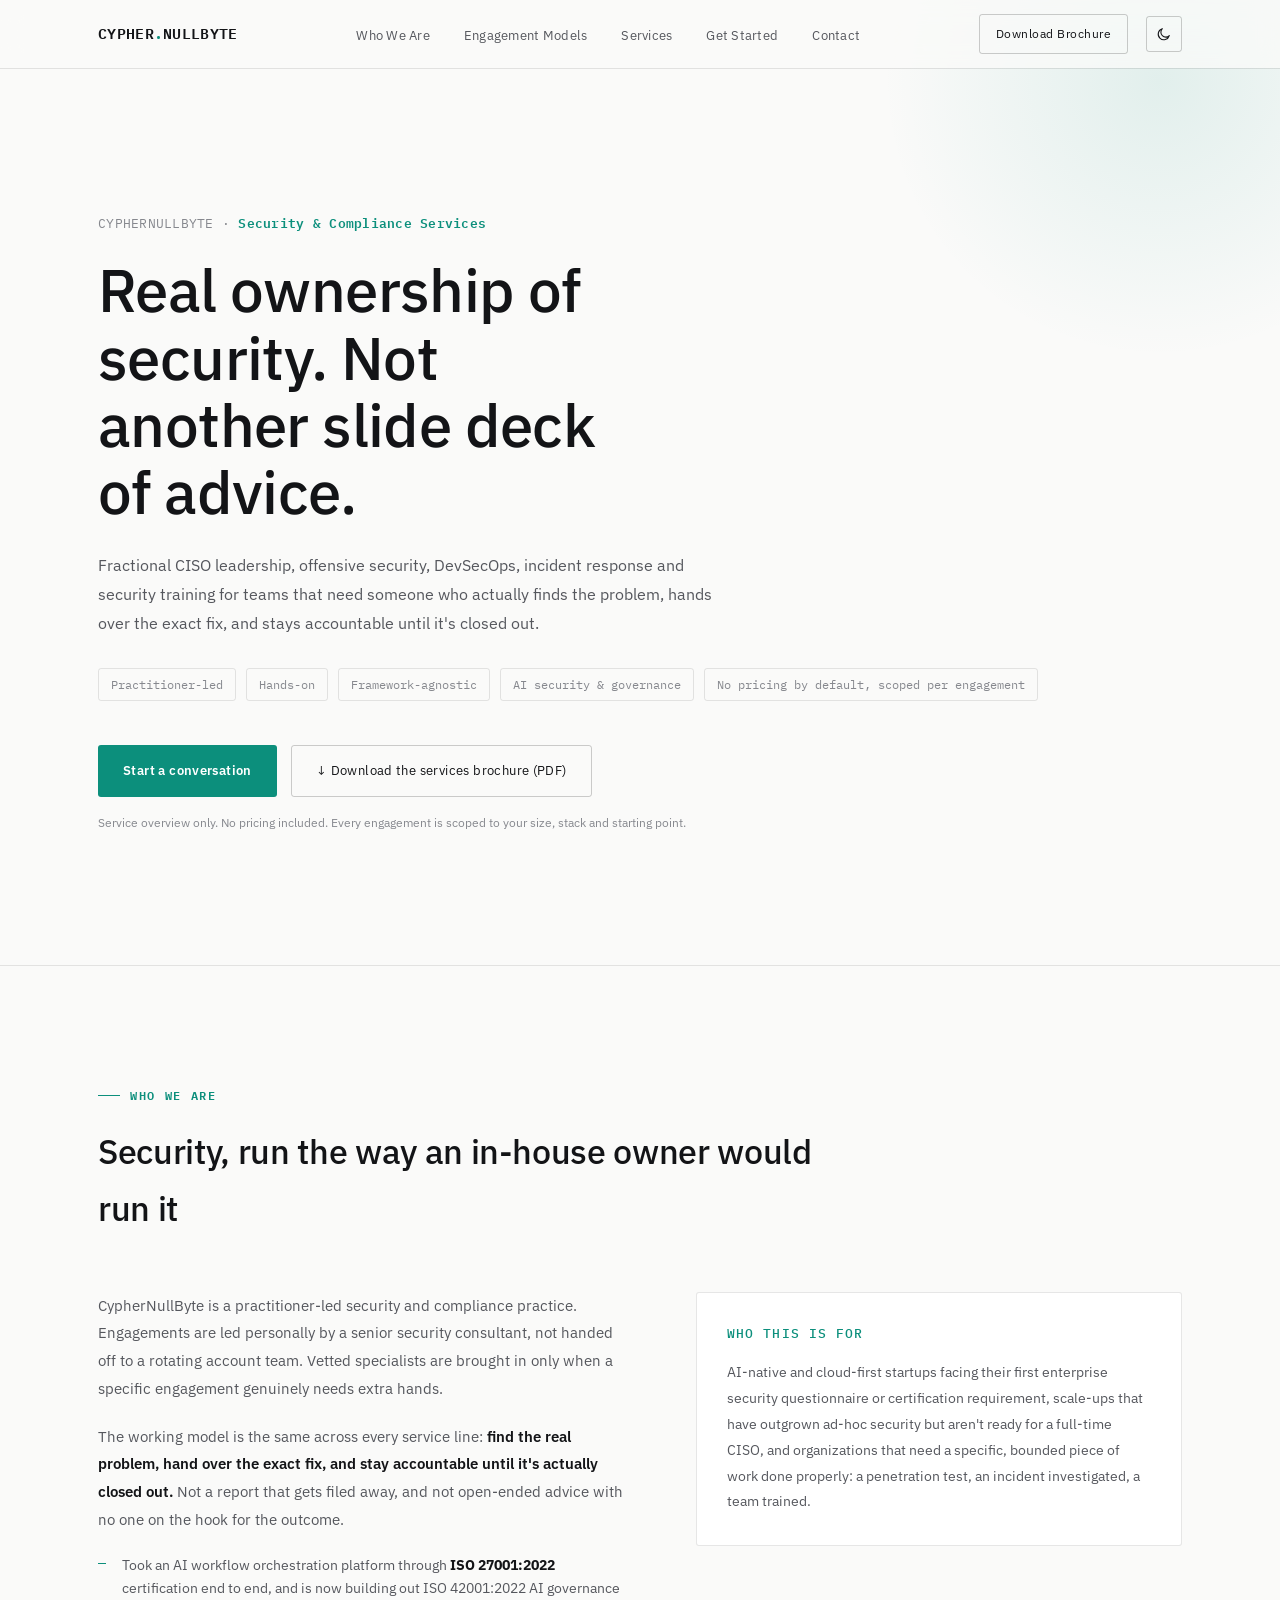
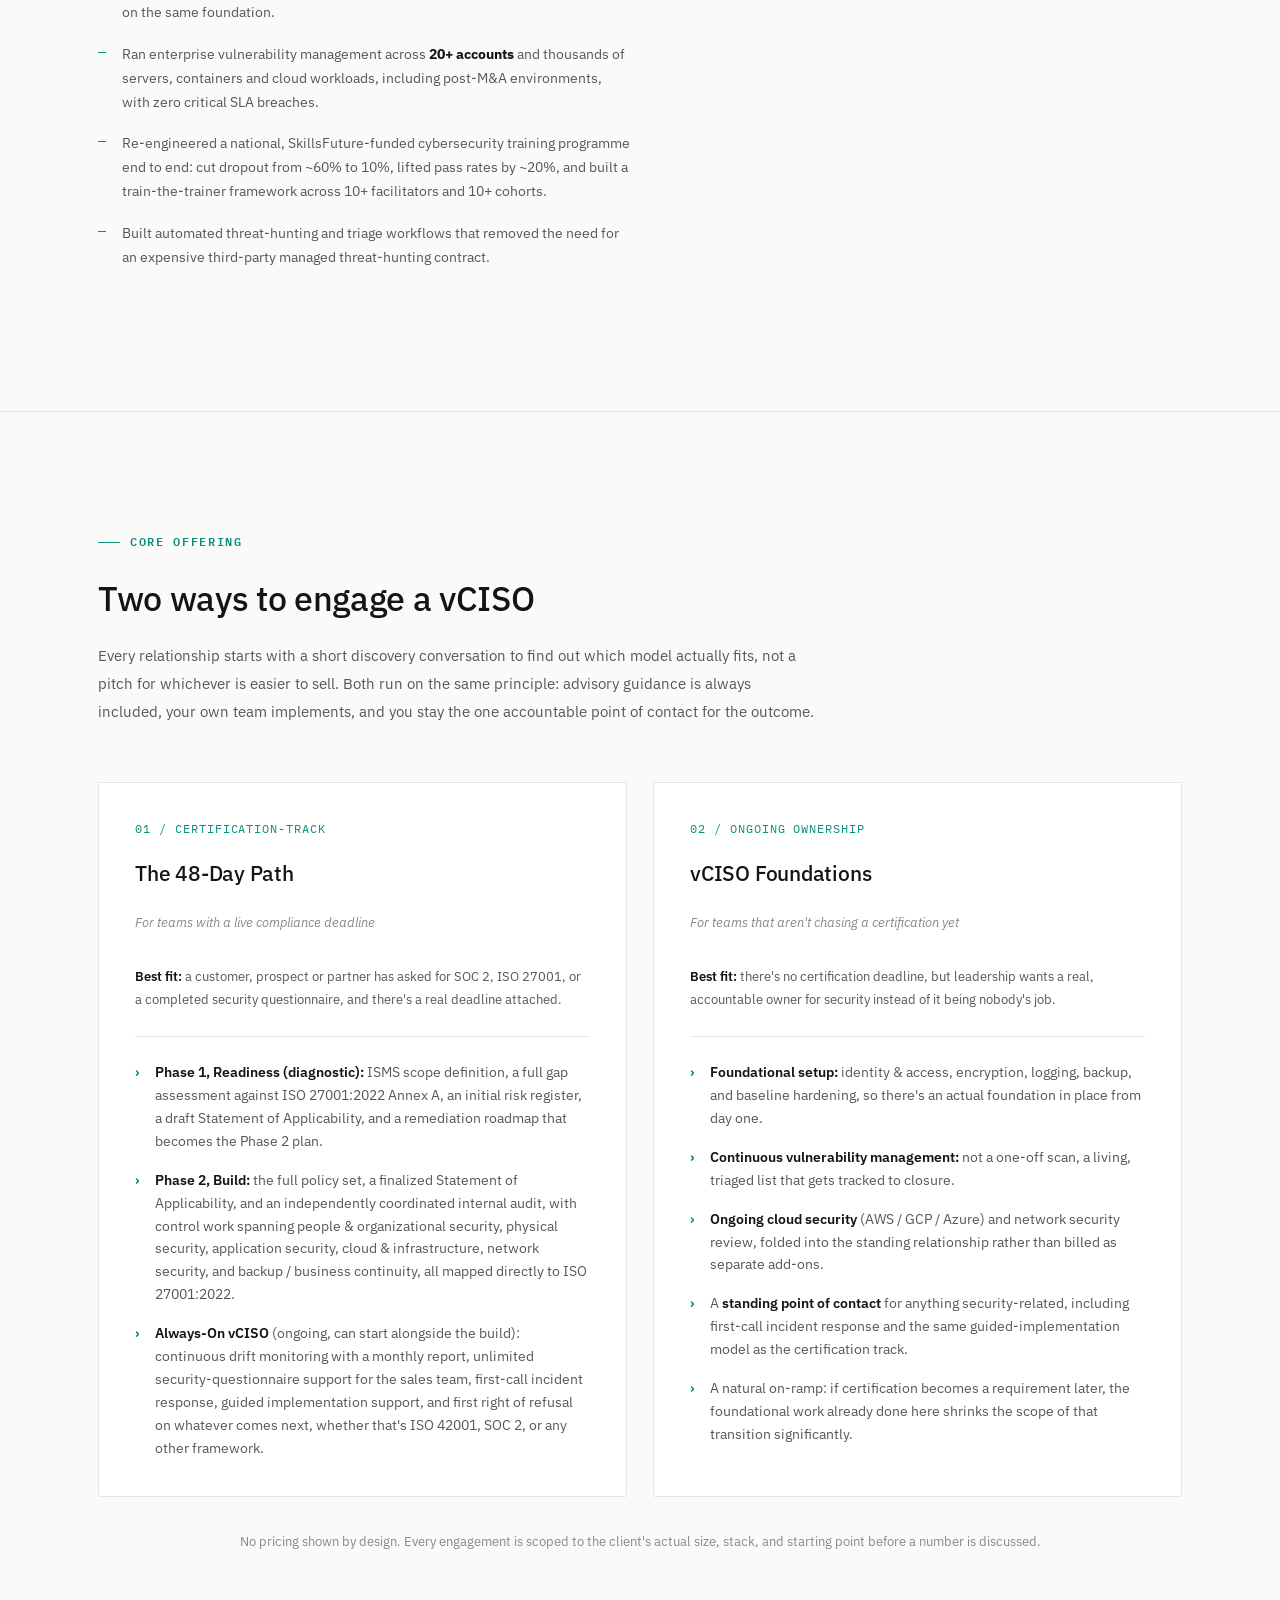
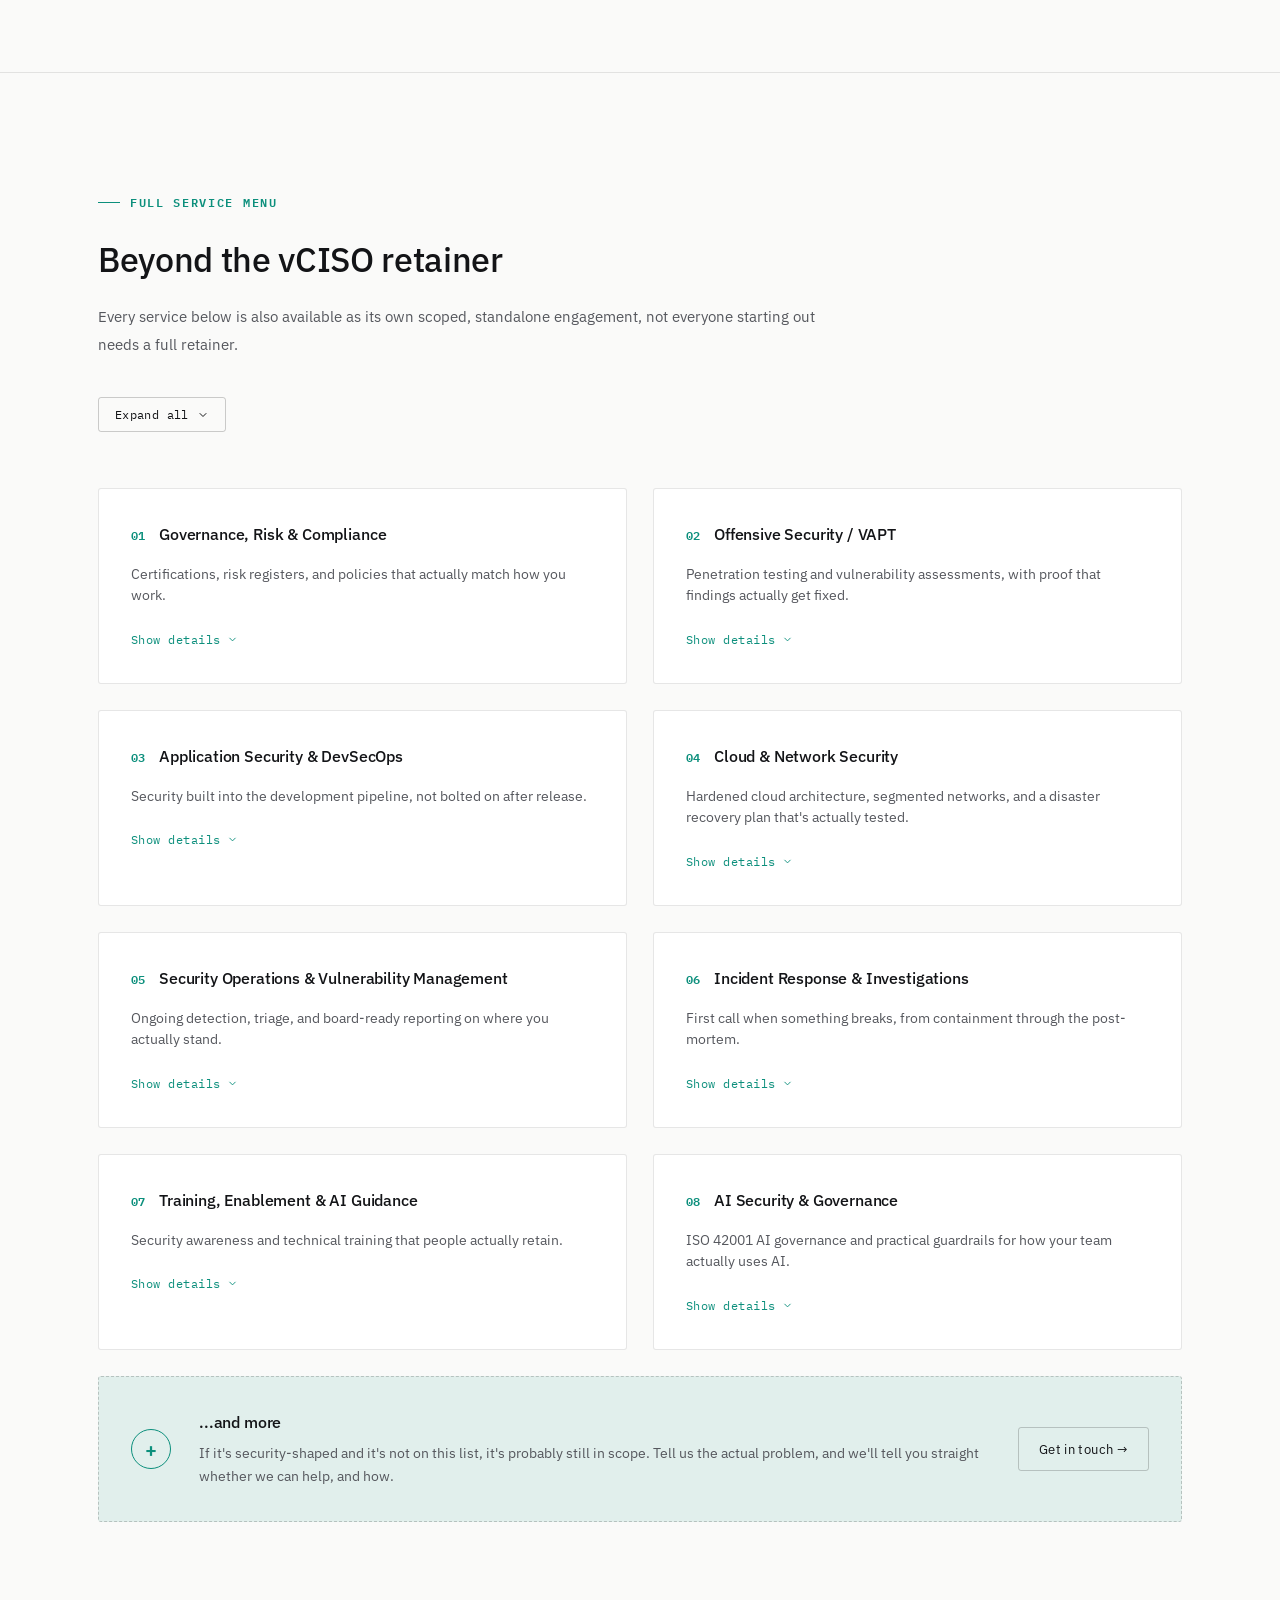
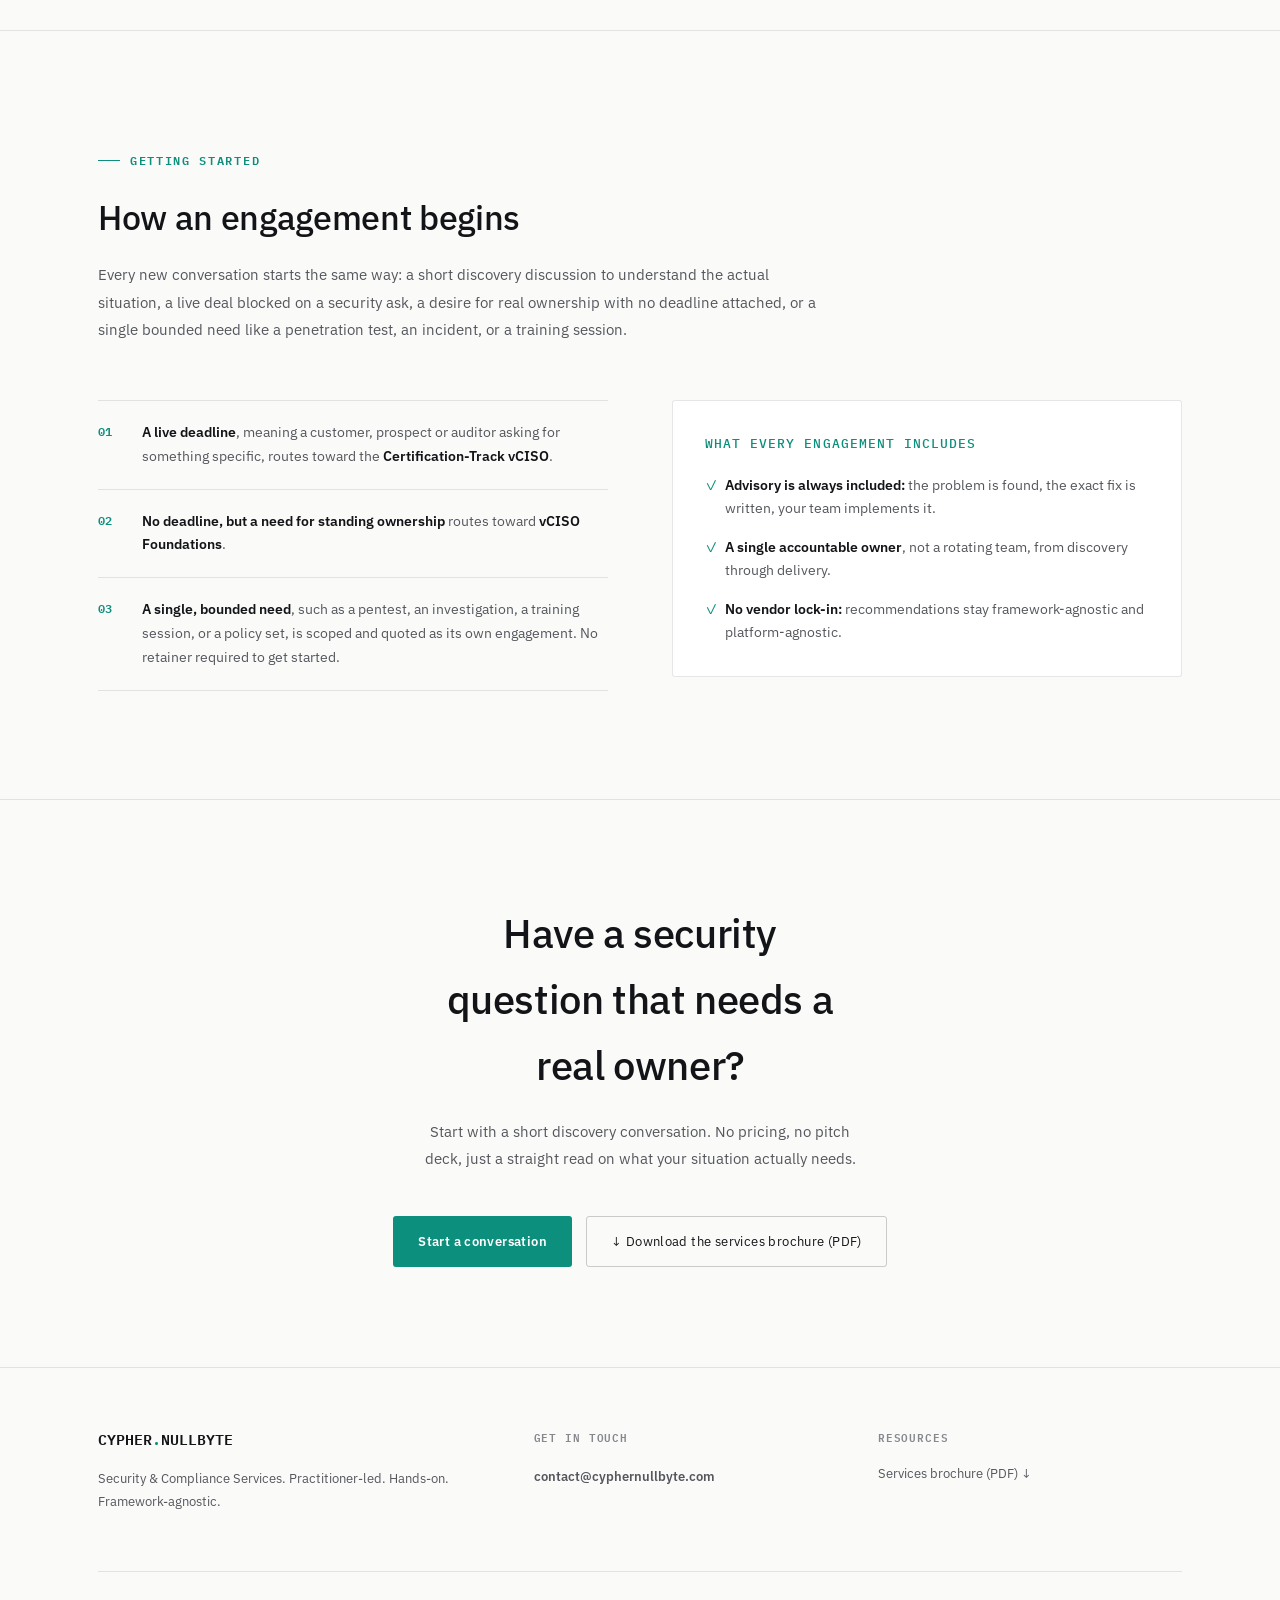
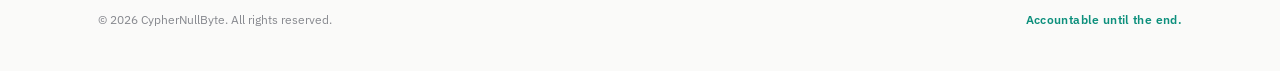
==== commit 0318aeb2: "Polish copy and typography, add collapsible service menu Remove all em dashes site-wide in favor of " ====
--- a/index.html
+++ b/index.html
@@ -3,31 +3,31 @@
 <head>
       <meta charset="UTF-8">
       <meta name="viewport" content="width=device-width, initial-scale=1.0">
-      <meta name="description" content="CypherNullByte is a practitioner-led security and compliance practice: fractional CISO (vCISO) leadership, AI security & governance, offensive security, DevSecOps, incident response and security training. Hands-on, framework-agnostic, scoped to your actual need — no bloated retainer required.">
+      <meta name="description" content="CypherNullByte is a practitioner-led security and compliance practice: fractional CISO (vCISO) leadership, AI security & governance, offensive security, DevSecOps, incident response and security training. Hands-on, framework-agnostic, and scoped to your actual need instead of a bloated retainer.">
       <meta name="keywords" content="vCISO, fractional CISO, AI security, AI governance, ISO 42001, security compliance, ISO 27001, SOC 2, penetration testing, DevSecOps, incident response, security awareness training">
       <meta name="author" content="cypher-nullbyte">
       <link rel="canonical" href="https://cyphernullbyte.com/">
       <link rel="icon" type="image/png" href="images/favicon.png">
 
-      <title>CypherNullByte — Security &amp; Compliance Services</title>
+      <title>CypherNullByte | Security &amp; Compliance Services</title>
 
       <!-- Open Graph -->
       <meta property="og:type" content="website">
       <meta property="og:site_name" content="CypherNullByte">
-      <meta property="og:title" content="CypherNullByte — Security &amp; Compliance Services">
-      <meta property="og:description" content="Practitioner-led vCISO leadership, offensive security, DevSecOps, incident response and security training — for teams that need real ownership of security, not just advice.">
+      <meta property="og:title" content="CypherNullByte | Security &amp; Compliance Services">
+      <meta property="og:description" content="Practitioner-led vCISO leadership, offensive security, DevSecOps, incident response and security training for teams that need real ownership of security, not just advice.">
       <meta property="og:url" content="https://cyphernullbyte.com/">
       <meta property="og:image" content="https://cyphernullbyte.com/images/favicon.png">
 
       <!-- Twitter -->
       <meta name="twitter:card" content="summary">
-      <meta name="twitter:title" content="CypherNullByte — Security &amp; Compliance Services">
+      <meta name="twitter:title" content="CypherNullByte | Security &amp; Compliance Services">
       <meta name="twitter:description" content="Practitioner-led vCISO leadership, offensive security, DevSecOps, incident response and security training.">
       <meta name="twitter:image" content="https://cyphernullbyte.com/images/favicon.png">
 
       <link rel="stylesheet" href="style.css">
 
-      <!-- Structured data — lets search and AI answer engines parse services as data, not just prose -->
+      <!-- Structured data: lets search and AI answer engines parse services as data, not just prose -->
       <script type="application/ld+json">
       {
             "@context": "https://schema.org",
@@ -41,7 +41,7 @@
             "knowsAbout": ["ISO 27001", "ISO 42001", "AI Security", "AI Governance", "AI Risk Management", "SOC 2", "GDPR", "HIPAA", "Penetration Testing", "DevSecOps", "Cloud Security", "Incident Response", "Security Awareness Training"],
             "makesOffer": [
                   { "@type": "Offer", "itemOffered": { "@type": "Service", "name": "Certification-Track vCISO (48-Day Path)", "description": "ISO 27001/SOC 2 readiness, ISMS build, and an ongoing Always-On vCISO option for teams with a live compliance deadline." } },
-                  { "@type": "Offer", "itemOffered": { "@type": "Service", "name": "vCISO Foundations", "description": "Ongoing, accountable security ownership with no certification deadline required — foundational hardening, continuous vulnerability management, and cloud/network security review." } },
+                  { "@type": "Offer", "itemOffered": { "@type": "Service", "name": "vCISO Foundations", "description": "Ongoing, accountable security ownership with no certification deadline required. Includes foundational hardening, continuous vulnerability management, and cloud/network security review." } },
                   { "@type": "Offer", "itemOffered": { "@type": "Service", "name": "Governance, Risk & Compliance", "description": "ISO 27001:2022, ISO 42001:2022 AI governance, SOC 2, GDPR/HIPAA alignment, risk register management, policy development, TPRM, internal audit coordination." } },
                   { "@type": "Offer", "itemOffered": { "@type": "Service", "name": "AI Security & Governance", "description": "ISO 42001:2022 AI management system design, AI-risk awareness training, and practical, model-agnostic AI-tool usage guidance for teams shipping AI features or using AI in regulated workflows." } },
                   { "@type": "Offer", "itemOffered": { "@type": "Service", "name": "Offensive Security / VAPT", "description": "Network, web application, API and cloud penetration testing, vulnerability assessments, remediation verification." } },
@@ -66,7 +66,7 @@
                         <li><a href="#engagements">Engagement Models</a></li>
                         <li><a href="#services">Services</a></li>
                         <li><a href="#start">Get Started</a></li>
-                        <li><a href="#contact">Contact</a></li>
+                        <li><a href="mailto:contact@cyphernullbyte.com">Contact</a></li>
                   </ul>
 
                   <div class="nav__right">
@@ -87,25 +87,25 @@
             <!-- ============================== hero ============================== -->
             <section class="hero">
                   <div class="wrap">
-                        <p class="hero__kicker reveal">CYPHERNULLBYTE — <strong>Security &amp; Compliance Services</strong></p>
+                        <p class="hero__kicker reveal">CYPHERNULLBYTE · <strong>Security &amp; Compliance Services</strong></p>
 
                         <h1 class="reveal">Real ownership of security. Not another slide deck of advice.</h1>
 
-                        <p class="hero__lede reveal">Fractional CISO leadership, offensive security, DevSecOps, incident response and security training — for teams that need someone who actually finds the problem, hands over the exact fix, and stays accountable until it's closed out.</p>
+                        <p class="hero__lede reveal">Fractional CISO leadership, offensive security, DevSecOps, incident response and security training for teams that need someone who actually finds the problem, hands over the exact fix, and stays accountable until it's closed out.</p>
 
                         <div class="hero__tags reveal">
                               <span>Practitioner-led</span>
                               <span>Hands-on</span>
                               <span>Framework-agnostic</span>
                               <span>AI security &amp; governance</span>
-                              <span>No pricing by default — scoped per engagement</span>
+                              <span>No pricing by default, scoped per engagement</span>
                         </div>
 
                         <div class="hero__cta reveal">
                               <a class="btn btn-primary" href="#contact">Start a conversation</a>
                               <a class="btn btn-ghost" href="assets/CypherNullByte-Services-Brochure.pdf" download="CypherNullByte-Services-Brochure.pdf">↓ Download the services brochure (PDF)</a>
                         </div>
-                        <p class="hero__note reveal">Service overview only — no pricing included. Every engagement is scoped to your size, stack and starting point.</p>
+                        <p class="hero__note reveal">Service overview only. No pricing included. Every engagement is scoped to your size, stack and starting point.</p>
                   </div>
             </section>
 
@@ -119,12 +119,12 @@
 
                         <div class="about-grid">
                               <div class="about-copy reveal">
-                                    <p>CypherNullByte is a practitioner-led security and compliance practice. Engagements are led personally by a senior security consultant, not handed off to a rotating account team — vetted specialists are brought in only when a specific engagement genuinely needs extra hands.</p>
+                                    <p>CypherNullByte is a practitioner-led security and compliance practice. Engagements are led personally by a senior security consultant, not handed off to a rotating account team. Vetted specialists are brought in only when a specific engagement genuinely needs extra hands.</p>
                                     <p>The working model is the same across every service line: <strong>find the real problem, hand over the exact fix, and stay accountable until it's actually closed out.</strong> Not a report that gets filed away, and not open-ended advice with no one on the hook for the outcome.</p>
 
                                     <ul class="proof-list">
                                           <li>Took an AI workflow orchestration platform through <b style="color:var(--text)">ISO 27001:2022</b> certification end to end, and is now building out ISO 42001:2022 AI governance on the same foundation.</li>
-                                          <li>Ran enterprise vulnerability management across <b style="color:var(--text)">20+ accounts</b> and thousands of servers, containers and cloud workloads — including post-M&amp;A environments — with zero critical SLA breaches.</li>
+                                          <li>Ran enterprise vulnerability management across <b style="color:var(--text)">20+ accounts</b> and thousands of servers, containers and cloud workloads, including post-M&amp;A environments, with zero critical SLA breaches.</li>
                                           <li>Re-engineered a national, SkillsFuture-funded cybersecurity training programme end to end: cut dropout from ~60% to 10%, lifted pass rates by ~20%, and built a train-the-trainer framework across 10+ facilitators and 10+ cohorts.</li>
                                           <li>Built automated threat-hunting and triage workflows that removed the need for an expensive third-party managed threat-hunting contract.</li>
                                     </ul>
@@ -132,7 +132,7 @@
 
                               <div class="who-box reveal">
                                     <h3>Who this is for</h3>
-                                    <p>AI-native and cloud-first startups facing their first enterprise security questionnaire or certification requirement, scale-ups that have outgrown ad-hoc security but aren't ready for a full-time CISO, and organizations that need a specific, bounded piece of work done properly — a penetration test, an incident investigated, a team trained.</p>
+                                    <p>AI-native and cloud-first startups facing their first enterprise security questionnaire or certification requirement, scale-ups that have outgrown ad-hoc security but aren't ready for a full-time CISO, and organizations that need a specific, bounded piece of work done properly: a penetration test, an incident investigated, a team trained.</p>
                               </div>
                         </div>
                   </div>
@@ -144,7 +144,7 @@
                         <div class="section__head reveal">
                               <p class="eyebrow">Core offering</p>
                               <h2 class="section__title">Two ways to engage a vCISO</h2>
-                              <p class="section__lead">Every relationship starts with a short discovery conversation to find out which model actually fits — not a pitch for whichever is easier to sell. Both run on the same principle: advisory guidance is always included, your own team implements, and you stay the one accountable point of contact for the outcome.</p>
+                              <p class="section__lead">Every relationship starts with a short discovery conversation to find out which model actually fits, not a pitch for whichever is easier to sell. Both run on the same principle: advisory guidance is always included, your own team implements, and you stay the one accountable point of contact for the outcome.</p>
                         </div>
 
                         <div class="engagement-grid">
@@ -152,12 +152,12 @@
                                     <div class="engagement-card__num">01 / CERTIFICATION-TRACK</div>
                                     <h3>The 48-Day Path</h3>
                                     <p class="engagement-card__for">For teams with a live compliance deadline</p>
-                                    <p class="engagement-card__fit"><b>Best fit:</b> a customer, prospect or partner has asked for SOC 2, ISO 27001, or a completed security questionnaire — and there's a real deadline attached.</p>
+                                    <p class="engagement-card__fit"><b>Best fit:</b> a customer, prospect or partner has asked for SOC 2, ISO 27001, or a completed security questionnaire, and there's a real deadline attached.</p>
 
                                     <ul class="feature-list">
-                                          <li><b>Phase 1 — Readiness (diagnostic):</b> ISMS scope definition, a full gap assessment against ISO 27001:2022 Annex A, an initial risk register, a draft Statement of Applicability, and a remediation roadmap that becomes the Phase 2 plan.</li>
-                                          <li><b>Phase 2 — Build:</b> the full policy set, a finalized Statement of Applicability, and an independently coordinated internal audit, with control work spanning people &amp; organizational security, physical security, application security, cloud &amp; infrastructure, network security, and backup / business continuity — all mapped directly to ISO 27001:2022.</li>
-                                          <li><b>Always-On vCISO</b> (ongoing, can start alongside the build): continuous drift monitoring with a monthly report, unlimited security-questionnaire support for the sales team, first-call incident response, guided implementation support, and first right of refusal on whatever comes next — ISO 42001, SOC 2, or any other framework.</li>
+                                          <li><b>Phase 1, Readiness (diagnostic):</b> ISMS scope definition, a full gap assessment against ISO 27001:2022 Annex A, an initial risk register, a draft Statement of Applicability, and a remediation roadmap that becomes the Phase 2 plan.</li>
+                                          <li><b>Phase 2, Build:</b> the full policy set, a finalized Statement of Applicability, and an independently coordinated internal audit, with control work spanning people &amp; organizational security, physical security, application security, cloud &amp; infrastructure, network security, and backup / business continuity, all mapped directly to ISO 27001:2022.</li>
+                                          <li><b>Always-On vCISO</b> (ongoing, can start alongside the build): continuous drift monitoring with a monthly report, unlimited security-questionnaire support for the sales team, first-call incident response, guided implementation support, and first right of refusal on whatever comes next, whether that's ISO 42001, SOC 2, or any other framework.</li>
                                     </ul>
                               </div>
 
@@ -168,7 +168,7 @@
                                     <p class="engagement-card__fit"><b>Best fit:</b> there's no certification deadline, but leadership wants a real, accountable owner for security instead of it being nobody's job.</p>
 
                                     <ul class="feature-list">
-                                          <li><b>Foundational setup:</b> identity &amp; access, encryption, logging, backup, and baseline hardening — an actual foundation in place from day one.</li>
+                                          <li><b>Foundational setup:</b> identity &amp; access, encryption, logging, backup, and baseline hardening, so there's an actual foundation in place from day one.</li>
                                           <li><b>Continuous vulnerability management:</b> not a one-off scan, a living, triaged list that gets tracked to closure.</li>
                                           <li><b>Ongoing cloud security</b> (AWS / GCP / Azure) and network security review, folded into the standing relationship rather than billed as separate add-ons.</li>
                                           <li>A <b>standing point of contact</b> for anything security-related, including first-call incident response and the same guided-implementation model as the certification track.</li>
@@ -184,107 +184,162 @@
             <!-- ============================== full service menu ============================== -->
             <section class="section" id="services">
                   <div class="wrap">
-                        <div class="section__head reveal">
-                              <p class="eyebrow">Full service menu</p>
-                              <h2 class="section__title">Beyond the vCISO retainer</h2>
-                              <p class="section__lead">Every service below is also available as its own scoped, standalone engagement — not everyone starting out needs a full retainer. This is the working menu of what's realistically offered across the security lifecycle.</p>
+                        <div class="section__head section__head--row reveal">
+                              <div>
+                                    <p class="eyebrow">Full service menu</p>
+                                    <h2 class="section__title">Beyond the vCISO retainer</h2>
+                                    <p class="section__lead">Every service below is also available as its own scoped, standalone engagement, not everyone starting out needs a full retainer.</p>
+                              </div>
+                              <button type="button" id="services-expand-all" class="btn-expand-all" aria-expanded="false">
+                                    <span class="label-expand">Expand all</span>
+                                    <span class="label-collapse">Collapse all</span>
+                                    <svg class="chev" viewBox="0 0 24 24" fill="none" stroke="currentColor" stroke-width="2" stroke-linecap="round" stroke-linejoin="round"><path d="M6 9l6 6 6-6"/></svg>
+                              </button>
                         </div>
 
                         <div class="services-grid reveal">
 
                               <div class="service-card">
                                     <div class="service-card__head"><span class="service-card__num">01</span><h3>Governance, Risk &amp; Compliance</h3></div>
-                                    <ul>
-                                          <li><b>ISO 27001:2022</b> certification readiness — full ISMS build, Annex A gap mapping, Statement of Applicability, internal audit coordination.</li>
-                                          <li><b>ISO 42001:2022 AI governance</b> — AI management system design for teams shipping AI features or using AI in regulated workflows.</li>
-                                          <li><b>SOC 2 (Type I &amp; II) readiness</b> — control design and the operating-evidence window Type II requires.</li>
-                                          <li><b>Privacy &amp; data protection alignment</b> — GDPR and HIPAA gap assessment and control mapping (legal review and DPA drafting stay with your counsel).</li>
-                                          <li><b>Risk assessment &amp; risk register management</b> — methodology, scoring, and an actively maintained register.</li>
-                                          <li><b>Policy &amp; procedure development</b> — written to match how the organization actually operates.</li>
-                                          <li><b>Third-party / vendor risk assessments (TPRM)</b> — running your vendor questionnaires, or answering a customer's.</li>
-                                          <li><b>Internal audit coordination</b> — sourcing and managing an independent auditor to keep audit independence clean.</li>
-                                    </ul>
+                                    <p class="service-card__highlight">Certifications, risk registers, and policies that actually match how you work.</p>
+                                    <button type="button" class="service-card__toggle" aria-expanded="false">
+                                          <span class="label-more">Show details</span>
+                                          <span class="label-less">Hide details</span>
+                                          <svg class="chev" viewBox="0 0 24 24" fill="none" stroke="currentColor" stroke-width="2" stroke-linecap="round" stroke-linejoin="round"><path d="M6 9l6 6 6-6"/></svg>
+                                    </button>
+                                    <div class="service-card__details"><div class="service-card__details-inner"><ul>
+                                          <li><b>ISO 27001:2022 certification readiness:</b> full ISMS build, Annex A gap mapping, Statement of Applicability, internal audit coordination.</li>
+                                          <li><b>ISO 42001:2022 AI governance:</b> AI management system design for teams shipping AI features or using AI in regulated workflows.</li>
+                                          <li><b>SOC 2 (Type I &amp; II) readiness:</b> control design and the operating-evidence window Type II requires.</li>
+                                          <li><b>Privacy &amp; data protection alignment:</b> GDPR and HIPAA gap assessment and control mapping (legal review and DPA drafting stay with your counsel).</li>
+                                          <li><b>Risk assessment &amp; risk register management:</b> methodology, scoring, and an actively maintained register.</li>
+                                          <li><b>Policy &amp; procedure development:</b> written to match how the organization actually operates.</li>
+                                          <li><b>Third-party / vendor risk assessments (TPRM):</b> running your vendor questionnaires, or answering a customer's.</li>
+                                          <li><b>Internal audit coordination:</b> sourcing and managing an independent auditor to keep audit independence clean.</li>
+                                    </ul></div></div>
                               </div>
 
                               <div class="service-card">
                                     <div class="service-card__head"><span class="service-card__num">02</span><h3>Offensive Security / VAPT</h3></div>
-                                    <ul>
+                                    <p class="service-card__highlight">Penetration testing and vulnerability assessments, with proof that findings actually get fixed.</p>
+                                    <button type="button" class="service-card__toggle" aria-expanded="false">
+                                          <span class="label-more">Show details</span>
+                                          <span class="label-less">Hide details</span>
+                                          <svg class="chev" viewBox="0 0 24 24" fill="none" stroke="currentColor" stroke-width="2" stroke-linecap="round" stroke-linejoin="round"><path d="M6 9l6 6 6-6"/></svg>
+                                    </button>
+                                    <div class="service-card__details"><div class="service-card__details-inner"><ul>
                                           <li>External and internal network penetration testing</li>
                                           <li>Web application and API penetration testing</li>
                                           <li>Cloud environment penetration testing and configuration review</li>
                                           <li>Point-in-time and ongoing vulnerability assessments</li>
-                                          <li>Remediation verification and re-testing — findings get closed, not just logged</li>
-                                    </ul>
+                                          <li>Remediation verification and re-testing, so findings get closed, not just logged</li>
+                                    </ul></div></div>
                               </div>
 
                               <div class="service-card">
                                     <div class="service-card__head"><span class="service-card__num">03</span><h3>Application Security &amp; DevSecOps</h3></div>
-                                    <ul>
+                                    <p class="service-card__highlight">Security built into the development pipeline, not bolted on after release.</p>
+                                    <button type="button" class="service-card__toggle" aria-expanded="false">
+                                          <span class="label-more">Show details</span>
+                                          <span class="label-less">Hide details</span>
+                                          <svg class="chev" viewBox="0 0 24 24" fill="none" stroke="currentColor" stroke-width="2" stroke-linecap="round" stroke-linejoin="round"><path d="M6 9l6 6 6-6"/></svg>
+                                    </button>
+                                    <div class="service-card__details"><div class="service-card__details-inner"><ul>
                                           <li>Secure SDLC design and threat modeling for new features and high-risk workflows</li>
                                           <li>SAST, DAST and SCA integration into the existing development workflow</li>
                                           <li>CI/CD pipeline security automation and container / Kubernetes controls</li>
                                           <li>Secrets management architecture (e.g. HashiCorp Vault) across cloud and on-prem</li>
                                           <li>Infrastructure-as-code review and cloud security posture management</li>
-                                    </ul>
+                                    </ul></div></div>
                               </div>
 
                               <div class="service-card">
                                     <div class="service-card__head"><span class="service-card__num">04</span><h3>Cloud &amp; Network Security</h3></div>
-                                    <ul>
+                                    <p class="service-card__highlight">Hardened cloud architecture, segmented networks, and a disaster recovery plan that's actually tested.</p>
+                                    <button type="button" class="service-card__toggle" aria-expanded="false">
+                                          <span class="label-more">Show details</span>
+                                          <span class="label-less">Hide details</span>
+                                          <svg class="chev" viewBox="0 0 24 24" fill="none" stroke="currentColor" stroke-width="2" stroke-linecap="round" stroke-linejoin="round"><path d="M6 9l6 6 6-6"/></svg>
+                                    </button>
+                                    <div class="service-card__details"><div class="service-card__details-inner"><ul>
                                           <li>Cloud security architecture and hardening across AWS, GCP and Azure</li>
                                           <li>Network segmentation, firewall and access-control review</li>
                                           <li>Zero-trust and secure remote-access design</li>
                                           <li>Backup, disaster recovery and business continuity design, including restore validation and runbooks</li>
-                                    </ul>
+                                    </ul></div></div>
                               </div>
 
                               <div class="service-card">
                                     <div class="service-card__head"><span class="service-card__num">05</span><h3>Security Operations &amp; Vulnerability Management</h3></div>
-                                    <ul>
+                                    <p class="service-card__highlight">Ongoing detection, triage, and board-ready reporting on where you actually stand.</p>
+                                    <button type="button" class="service-card__toggle" aria-expanded="false">
+                                          <span class="label-more">Show details</span>
+                                          <span class="label-less">Hide details</span>
+                                          <svg class="chev" viewBox="0 0 24 24" fill="none" stroke="currentColor" stroke-width="2" stroke-linecap="round" stroke-linejoin="round"><path d="M6 9l6 6 6-6"/></svg>
+                                    </button>
+                                    <div class="service-card__details"><div class="service-card__details-inner"><ul>
                                           <li>Vulnerability management programme design and day-to-day operation (VMDR lifecycle)</li>
-                                          <li>SOC advisory — detection engineering guidance and MITRE ATT&amp;CK-aligned monitoring</li>
+                                          <li>SOC advisory: detection engineering guidance and MITRE ATT&amp;CK-aligned monitoring</li>
                                           <li>Threat hunting and triage workflow design</li>
                                           <li>Executive risk dashboards and board-ready reporting on posture, remediation and incident trends</li>
-                                    </ul>
+                                    </ul></div></div>
                               </div>
 
                               <div class="service-card">
                                     <div class="service-card__head"><span class="service-card__num">06</span><h3>Incident Response &amp; Investigations</h3></div>
-                                    <ul>
-                                          <li>Incident response readiness — runbooks, playbooks and tabletop exercises</li>
+                                    <p class="service-card__highlight">First call when something breaks, from containment through the post-mortem.</p>
+                                    <button type="button" class="service-card__toggle" aria-expanded="false">
+                                          <span class="label-more">Show details</span>
+                                          <span class="label-less">Hide details</span>
+                                          <svg class="chev" viewBox="0 0 24 24" fill="none" stroke="currentColor" stroke-width="2" stroke-linecap="round" stroke-linejoin="round"><path d="M6 9l6 6 6-6"/></svg>
+                                    </button>
+                                    <div class="service-card__details"><div class="service-card__details-inner"><ul>
+                                          <li>Incident response readiness: runbooks, playbooks and tabletop exercises</li>
                                           <li>First-call triage and containment coordination</li>
                                           <li>Breach and incident investigation support</li>
                                           <li>Digital forensics support and evidence handling</li>
                                           <li>Post-incident review and lessons-learned facilitation</li>
-                                    </ul>
+                                    </ul></div></div>
                               </div>
 
                               <div class="service-card">
                                     <div class="service-card__head"><span class="service-card__num">07</span><h3>Training, Enablement &amp; AI Guidance</h3></div>
-                                    <ul>
+                                    <p class="service-card__highlight">Security awareness and technical training that people actually retain.</p>
+                                    <button type="button" class="service-card__toggle" aria-expanded="false">
+                                          <span class="label-more">Show details</span>
+                                          <span class="label-less">Hide details</span>
+                                          <svg class="chev" viewBox="0 0 24 24" fill="none" stroke="currentColor" stroke-width="2" stroke-linecap="round" stroke-linejoin="round"><path d="M6 9l6 6 6-6"/></svg>
+                                    </button>
+                                    <div class="service-card__details"><div class="service-card__details-inner"><ul>
                                           <li>Security awareness training for all-staff audiences, built around how the organization actually works</li>
-                                          <li>Technical curriculum design and delivery — network security, ethical hacking, digital forensics, security monitoring, applied AI-in-security</li>
+                                          <li>Technical curriculum design and delivery: network security, ethical hacking, digital forensics, security monitoring, and applied AI-in-security</li>
                                           <li>Train-the-trainer programmes to scale delivery across multiple facilitators without losing consistency</li>
-                                          <li>Practical, model-agnostic AI-tool usage guidance — how people use it, verify its output, and stay accountable for it. Humans remain the end controllers.</li>
+                                          <li>Practical, model-agnostic AI-tool usage guidance: how people use it, verify its output, and stay accountable for it. Humans remain the end controllers.</li>
                                           <li>AI governance and AI-risk awareness training, tied into ISO 42001 work where relevant</li>
-                                    </ul>
+                                    </ul></div></div>
                               </div>
 
                               <div class="service-card">
                                     <div class="service-card__head"><span class="service-card__num">08</span><h3>AI Security &amp; Governance</h3></div>
-                                    <ul>
-                                          <li><b>ISO 42001:2022 AI management system design</b> — for teams shipping AI features or using AI in regulated workflows.</li>
+                                    <p class="service-card__highlight">ISO 42001 AI governance and practical guardrails for how your team actually uses AI.</p>
+                                    <button type="button" class="service-card__toggle" aria-expanded="false">
+                                          <span class="label-more">Show details</span>
+                                          <span class="label-less">Hide details</span>
+                                          <svg class="chev" viewBox="0 0 24 24" fill="none" stroke="currentColor" stroke-width="2" stroke-linecap="round" stroke-linejoin="round"><path d="M6 9l6 6 6-6"/></svg>
+                                    </button>
+                                    <div class="service-card__details"><div class="service-card__details-inner"><ul>
+                                          <li><b>ISO 42001:2022 AI management system design:</b> for teams shipping AI features or using AI in regulated workflows.</li>
                                           <li><b>AI governance and AI-risk awareness training</b>, tied into ISO 42001 work where relevant.</li>
-                                          <li>Practical, <b>model-agnostic AI-tool usage guidance</b> — how your people use it, verify its output, and stay accountable for it. Humans remain the end controllers.</li>
+                                          <li>Practical, <b>model-agnostic AI-tool usage guidance:</b> how your people use it, verify its output, and stay accountable for it. Humans remain the end controllers.</li>
                                           <li>Fits naturally alongside ISO 27001 / SOC 2 work, or stands alone as its own scoped engagement.</li>
-                                    </ul>
+                                    </ul></div></div>
                               </div>
 
                               <div class="service-card service-card--more">
                                     <div class="service-card--more__mark">+</div>
                                     <div class="service-card--more__body">
                                           <h3>...and more</h3>
-                                          <p>If it's security-shaped and it's not on this list, it's probably still in scope. Tell us the actual problem and we'll tell you straight whether — and how — we can help.</p>
+                                          <p>If it's security-shaped and it's not on this list, it's probably still in scope. Tell us the actual problem, and we'll tell you straight whether we can help, and how.</p>
                                     </div>
                                     <a class="btn btn-ghost service-card--more__cta" href="#contact">Get in touch →</a>
                               </div>
@@ -299,22 +354,22 @@
                         <div class="section__head reveal">
                               <p class="eyebrow">Getting started</p>
                               <h2 class="section__title">How an engagement begins</h2>
-                              <p class="section__lead">Every new conversation starts the same way — a short discovery discussion to understand the actual situation: a live deal blocked on a security ask, a desire for real ownership with no deadline attached, or a single bounded need like a penetration test, an incident, or a training session.</p>
+                              <p class="section__lead">Every new conversation starts the same way: a short discovery discussion to understand the actual situation, a live deal blocked on a security ask, a desire for real ownership with no deadline attached, or a single bounded need like a penetration test, an incident, or a training session.</p>
                         </div>
 
                         <div class="start-grid">
                               <ol class="route-list reveal">
-                                    <li><b>A live deadline</b> — a customer, prospect or auditor asking for something specific — routes toward the <b>Certification-Track vCISO</b>.</li>
+                                    <li><b>A live deadline</b>, meaning a customer, prospect or auditor asking for something specific, routes toward the <b>Certification-Track vCISO</b>.</li>
                                     <li><b>No deadline, but a need for standing ownership</b> routes toward <b>vCISO Foundations</b>.</li>
-                                    <li><b>A single, bounded need</b> — a pentest, an investigation, a training session, a policy set — is scoped and quoted as its own engagement. No retainer required to get started.</li>
+                                    <li><b>A single, bounded need</b>, such as a pentest, an investigation, a training session, or a policy set, is scoped and quoted as its own engagement. No retainer required to get started.</li>
                               </ol>
 
                               <div class="includes-box reveal">
                                     <h3>What every engagement includes</h3>
                                     <ul>
-                                          <li><b>Advisory is always included</b> — the problem is found, the exact fix is written, your team implements it.</li>
+                                          <li><b>Advisory is always included:</b> the problem is found, the exact fix is written, your team implements it.</li>
                                           <li><b>A single accountable owner</b>, not a rotating team, from discovery through delivery.</li>
-                                          <li><b>No vendor lock-in</b> — recommendations stay framework- and platform-agnostic.</li>
+                                          <li><b>No vendor lock-in:</b> recommendations stay framework-agnostic and platform-agnostic.</li>
                                     </ul>
                               </div>
                         </div>
@@ -325,7 +380,7 @@
             <section class="cta-strip">
                   <div class="wrap reveal">
                         <h2>Have a security question that needs a real owner?</h2>
-                        <p>Start with a short discovery conversation. No pricing, no pitch deck — just a straight read on what your situation actually needs.</p>
+                        <p>Start with a short discovery conversation. No pricing, no pitch deck, just a straight read on what your situation actually needs.</p>
                         <div class="hero__cta">
                               <a class="btn btn-primary" href="#contact">Start a conversation</a>
                               <a class="btn btn-ghost" href="assets/CypherNullByte-Services-Brochure.pdf" download="CypherNullByte-Services-Brochure.pdf">↓ Download the services brochure (PDF)</a>
@@ -353,13 +408,13 @@
                         <div class="footer-col reveal">
                               <h4>Resources</h4>
                               <a class="footer-link" href="assets/CypherNullByte-Services-Brochure.pdf" download="CypherNullByte-Services-Brochure.pdf">Services brochure (PDF) ↓</a>
-                              <!-- reserved for future use — intentionally left empty -->
+                              <!-- reserved for future use, intentionally left empty -->
                         </div>
                   </div>
 
                   <div class="footer-bottom">
                         <p class="footer-bottom__copy">© <span id="year"></span> CypherNullByte. All rights reserved.</p>
-                        <p class="footer-bottom__tag"><strong>Better than the rest.</strong></p>
+                        <p class="footer-bottom__tag"><strong>Accountable until the end.</strong></p>
                   </div>
             </div>
       </footer>
--- a/style.css
+++ b/style.css
@@ -1,8 +1,8 @@
 /* =====================================================================
-   CYPHERNULLBYTE — Security & Compliance Services
+   CYPHERNULLBYTE | Security & Compliance Services
    ===================================================================== */
 
-@import url('https://fonts.googleapis.com/css2?family=Roboto+Mono:ital,wght@0,300;0,400;0,500;0,600;0,700;1,400&display=swap');
+@import url('https://fonts.googleapis.com/css2?family=IBM+Plex+Sans:ital,wght@0,400;0,500;0,600;0,700;1,400&family=IBM+Plex+Mono:ital,wght@0,400;0,500;0,600;0,700;1,400&display=swap');
 
 /* --------------------------- design tokens --------------------------- */
 
@@ -22,6 +22,8 @@
       --shadow: 0 20px 60px rgba(0, 0, 0, 0.45);
       --radius: 3px;
       --max: 1140px;
+      --font-sans: "IBM Plex Sans", ui-sans-serif, -apple-system, "Segoe UI", Roboto, Helvetica, Arial, sans-serif;
+      --font-mono: "IBM Plex Mono", ui-monospace, "SFMono-Regular", Menlo, monospace;
       color-scheme: dark;
 }
 
@@ -50,7 +52,7 @@
       margin: 0;
       background: var(--bg);
       color: var(--text);
-      font-family: "Roboto Mono", ui-monospace, "SFMono-Regular", Menlo, monospace;
+      font-family: var(--font-sans);
       font-weight: 400;
       line-height: 1.65;
       -webkit-font-smoothing: antialiased;
@@ -73,8 +75,9 @@
       display: inline-flex;
       align-items: center;
       gap: 10px;
+      font-family: var(--font-mono);
       font-size: 12px;
-      letter-spacing: 0.18em;
+      letter-spacing: 0.14em;
       text-transform: uppercase;
       color: var(--accent);
       font-weight: 600;
@@ -108,7 +111,7 @@
       border-bottom: 1px solid var(--border);
 }
 
-/* blur lives on a pseudo-element, not on .nav itself — backdrop-filter on
+/* blur lives on a pseudo-element, not on .nav itself. backdrop-filter on
    .nav would make it a containing block for its position:fixed descendants
    (the mobile menu), collapsing that full-screen drawer down to .nav's own
    68px height. */
@@ -133,9 +136,10 @@
 }
 
 .nav__brand {
-      font-weight: 700;
+      font-family: var(--font-mono);
+      font-weight: 600;
       font-size: 15px;
-      letter-spacing: 0.04em;
+      letter-spacing: 0.02em;
 }
 
 .nav__brand span { color: var(--accent); }
@@ -233,9 +237,10 @@
 }
 
 .hero__kicker {
+      font-family: var(--font-mono);
       font-size: 13px;
       color: var(--text-faint);
-      letter-spacing: 0.03em;
+      letter-spacing: 0.02em;
       margin-bottom: 22px;
 }
 
@@ -266,6 +271,7 @@
 }
 
 .hero__tags span {
+      font-family: var(--font-mono);
       border: 1px solid var(--border);
       padding: 6px 12px;
       border-radius: var(--radius);
@@ -314,6 +320,45 @@
 
 .section__head { max-width: 720px; margin-bottom: 56px; }
 
+.section__head--row {
+      display: flex;
+      align-items: flex-end;
+      justify-content: space-between;
+      gap: 24px;
+      flex-wrap: wrap;
+}
+
+.btn-expand-all {
+      display: inline-flex;
+      align-items: center;
+      gap: 8px;
+      flex: 0 0 auto;
+      font-family: var(--font-mono);
+      font-size: 12px;
+      letter-spacing: 0.03em;
+      color: var(--text);
+      background: none;
+      border: 1px solid var(--border-strong);
+      border-radius: var(--radius);
+      padding: 9px 16px;
+      cursor: pointer;
+      transition: border-color 0.2s ease, background 0.2s ease;
+      white-space: nowrap;
+}
+
+.btn-expand-all:hover { border-color: var(--accent); background: var(--accent-soft); }
+
+.btn-expand-all .chev {
+      width: 12px;
+      height: 12px;
+      transition: transform 0.25s ease;
+}
+
+.btn-expand-all[aria-expanded="true"] .chev { transform: rotate(180deg); }
+.btn-expand-all .label-collapse { display: none; }
+.btn-expand-all[aria-expanded="true"] .label-expand { display: none; }
+.btn-expand-all[aria-expanded="true"] .label-collapse { display: inline; }
+
 .section__title { font-size: clamp(24px, 3.2vw, 34px); color: var(--text); }
 
 .section__lead {
@@ -370,8 +415,9 @@
 }
 
 .who-box h3 {
+      font-family: var(--font-mono);
       font-size: 13px;
-      letter-spacing: 0.1em;
+      letter-spacing: 0.08em;
       text-transform: uppercase;
       color: var(--accent);
       margin-bottom: 16px;
@@ -404,9 +450,10 @@
 }
 
 .engagement-card__num {
+      font-family: var(--font-mono);
       font-size: 12px;
       color: var(--accent);
-      letter-spacing: 0.1em;
+      letter-spacing: 0.08em;
       margin-bottom: 18px;
 }
 
@@ -492,6 +539,7 @@
 }
 
 .service-card__num {
+      font-family: var(--font-mono);
       font-size: 12px;
       color: var(--accent);
       font-weight: 600;
@@ -499,10 +547,52 @@
 
 .service-card h3 { font-size: 16px; color: var(--text); }
 
+.service-card__highlight {
+      font-size: 13.5px;
+      color: var(--text-dim);
+      line-height: 1.6;
+      margin: 0 0 18px;
+}
+
+.service-card__toggle {
+      display: inline-flex;
+      align-items: center;
+      gap: 6px;
+      font-family: var(--font-mono);
+      font-size: 11.5px;
+      letter-spacing: 0.04em;
+      color: var(--accent);
+      background: none;
+      border: none;
+      padding: 0;
+      cursor: pointer;
+}
+
+.service-card__toggle .chev {
+      width: 11px;
+      height: 11px;
+      transition: transform 0.25s ease;
+}
+
+.service-card__toggle[aria-expanded="true"] .chev { transform: rotate(180deg); }
+.service-card__toggle .label-less { display: none; }
+.service-card__toggle[aria-expanded="true"] .label-more { display: none; }
+.service-card__toggle[aria-expanded="true"] .label-less { display: inline; }
+
+.service-card__details {
+      display: grid;
+      grid-template-rows: 0fr;
+      transition: grid-template-rows 0.3s ease;
+}
+
+.service-card__details.is-open { grid-template-rows: 1fr; }
+
+.service-card__details-inner { overflow: hidden; }
+
 .service-card ul {
       list-style: none;
       margin: 0;
-      padding: 0;
+      padding: 14px 0 0;
       display: flex;
       flex-direction: column;
       gap: 11px;
@@ -612,6 +702,7 @@
       position: absolute;
       left: 0;
       top: 20px;
+      font-family: var(--font-mono);
       font-size: 12px;
       color: var(--accent);
       font-weight: 600;
@@ -628,8 +719,9 @@
 }
 
 .includes-box h3 {
+      font-family: var(--font-mono);
       font-size: 13px;
-      letter-spacing: 0.1em;
+      letter-spacing: 0.08em;
       text-transform: uppercase;
       color: var(--accent);
       margin-bottom: 20px;
@@ -674,14 +766,15 @@
       padding-bottom: 44px;
 }
 
-.footer-brand { font-size: 15px; font-weight: 700; margin-bottom: 14px; }
+.footer-brand { font-family: var(--font-mono); font-size: 15px; font-weight: 600; margin-bottom: 14px; }
 .footer-brand span { color: var(--accent); }
 
 .footer-col p, .footer-col a { font-size: 13px; color: var(--text-dim); line-height: 1.8; }
 
 .footer-col h4 {
+      font-family: var(--font-mono);
       font-size: 11px;
-      letter-spacing: 0.1em;
+      letter-spacing: 0.08em;
       text-transform: uppercase;
       color: var(--text-faint);
       margin-bottom: 16px;
